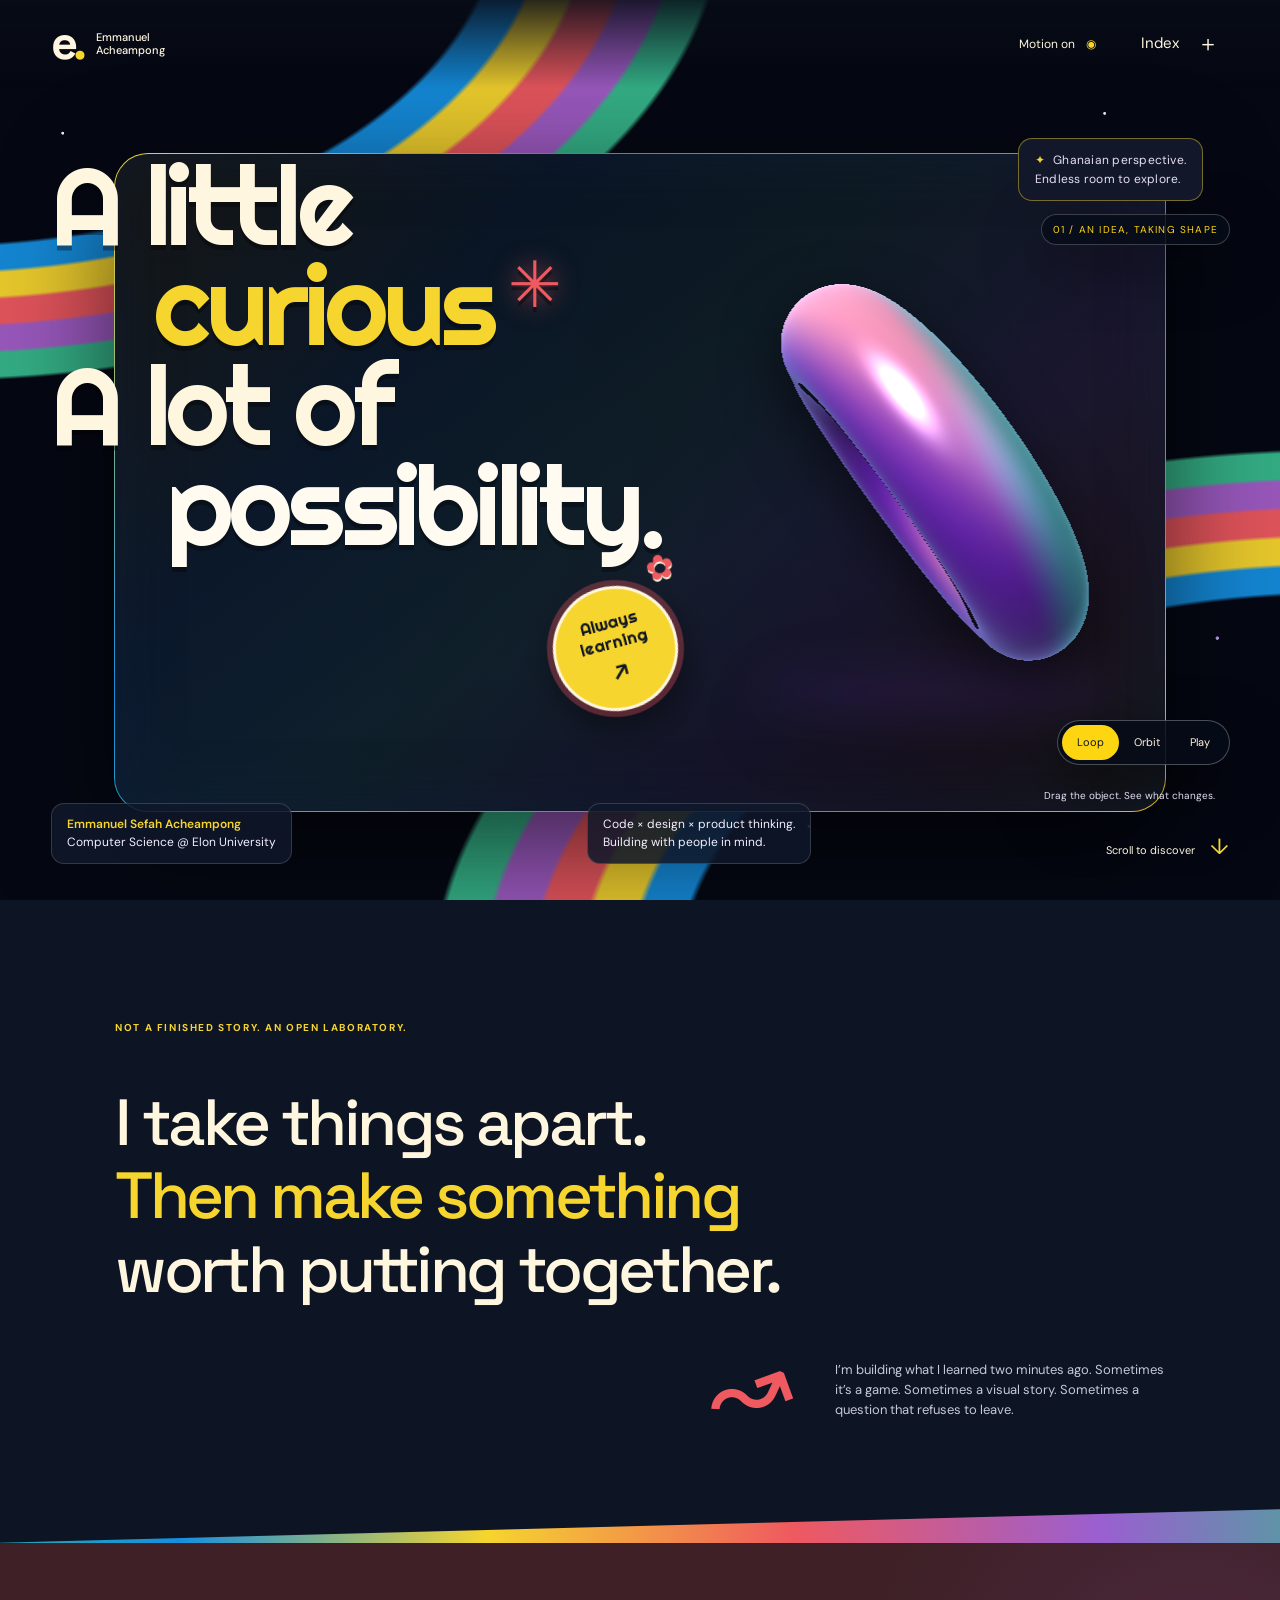
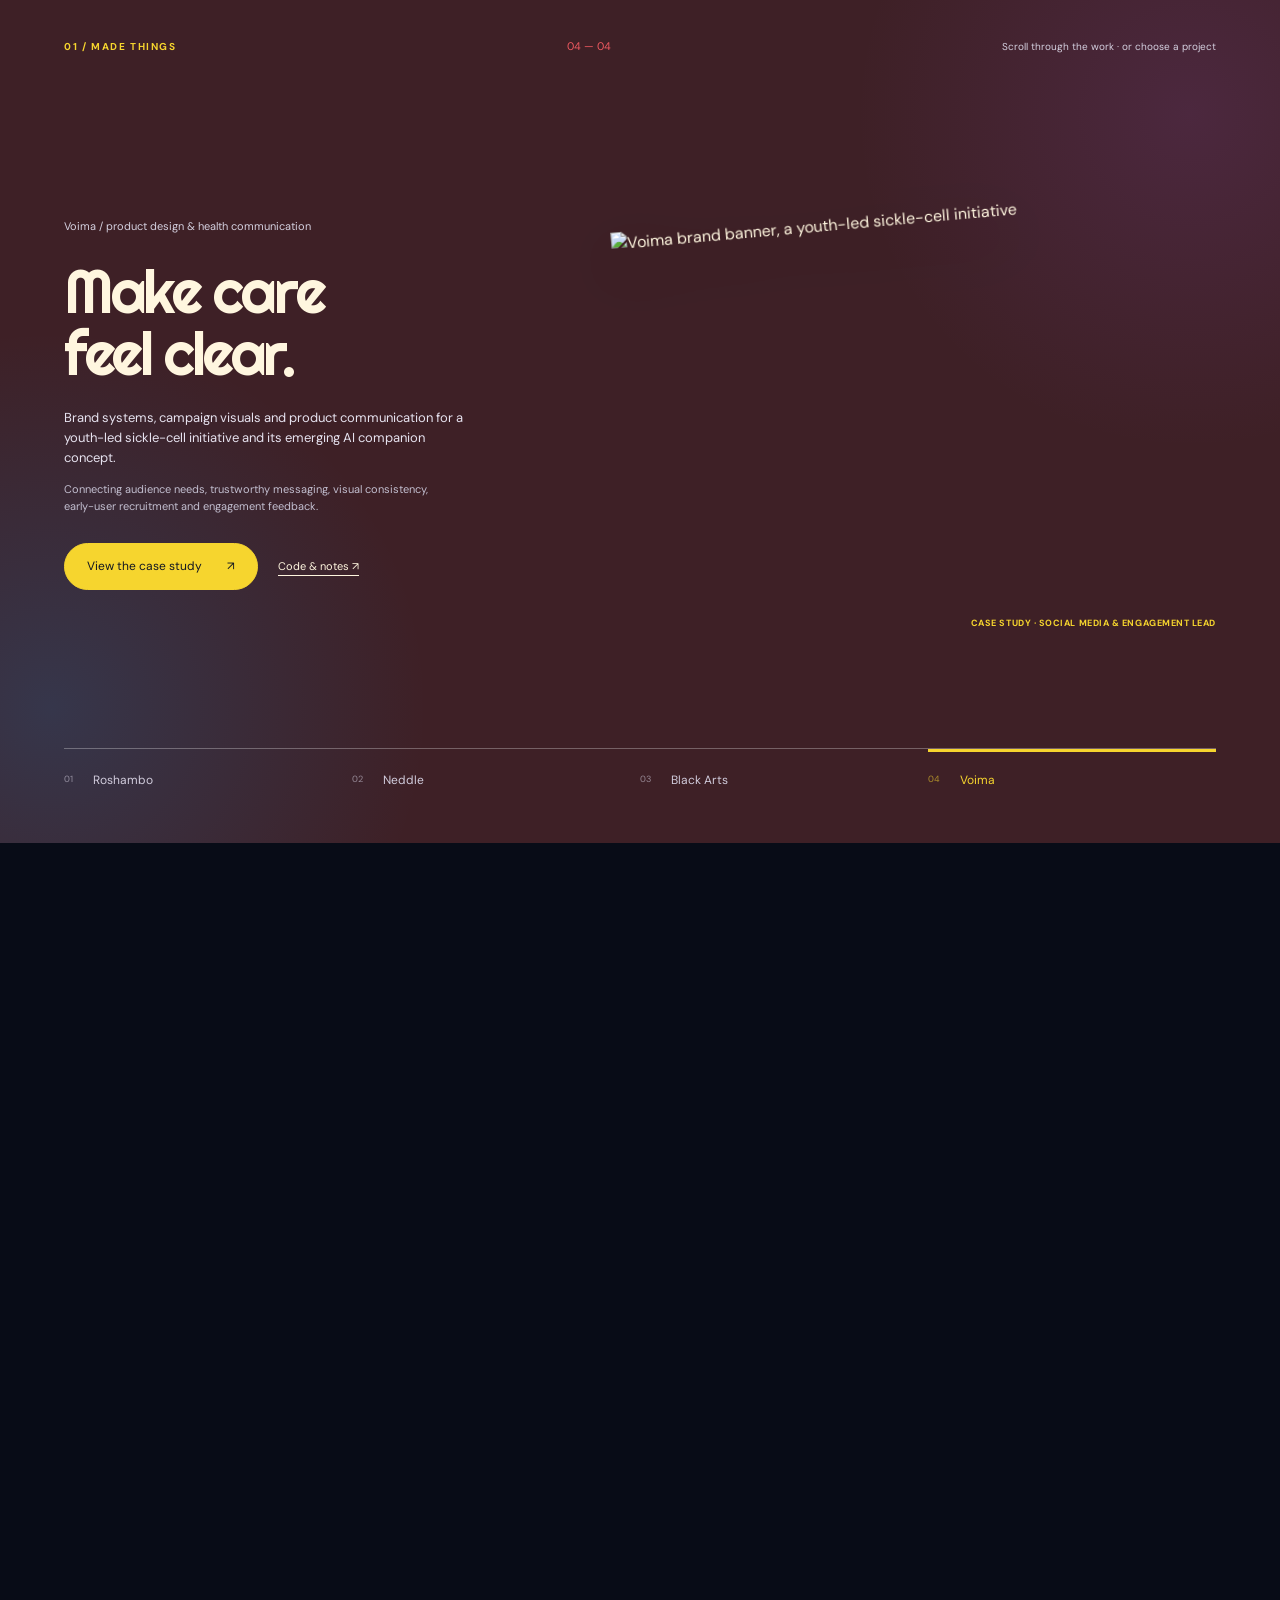
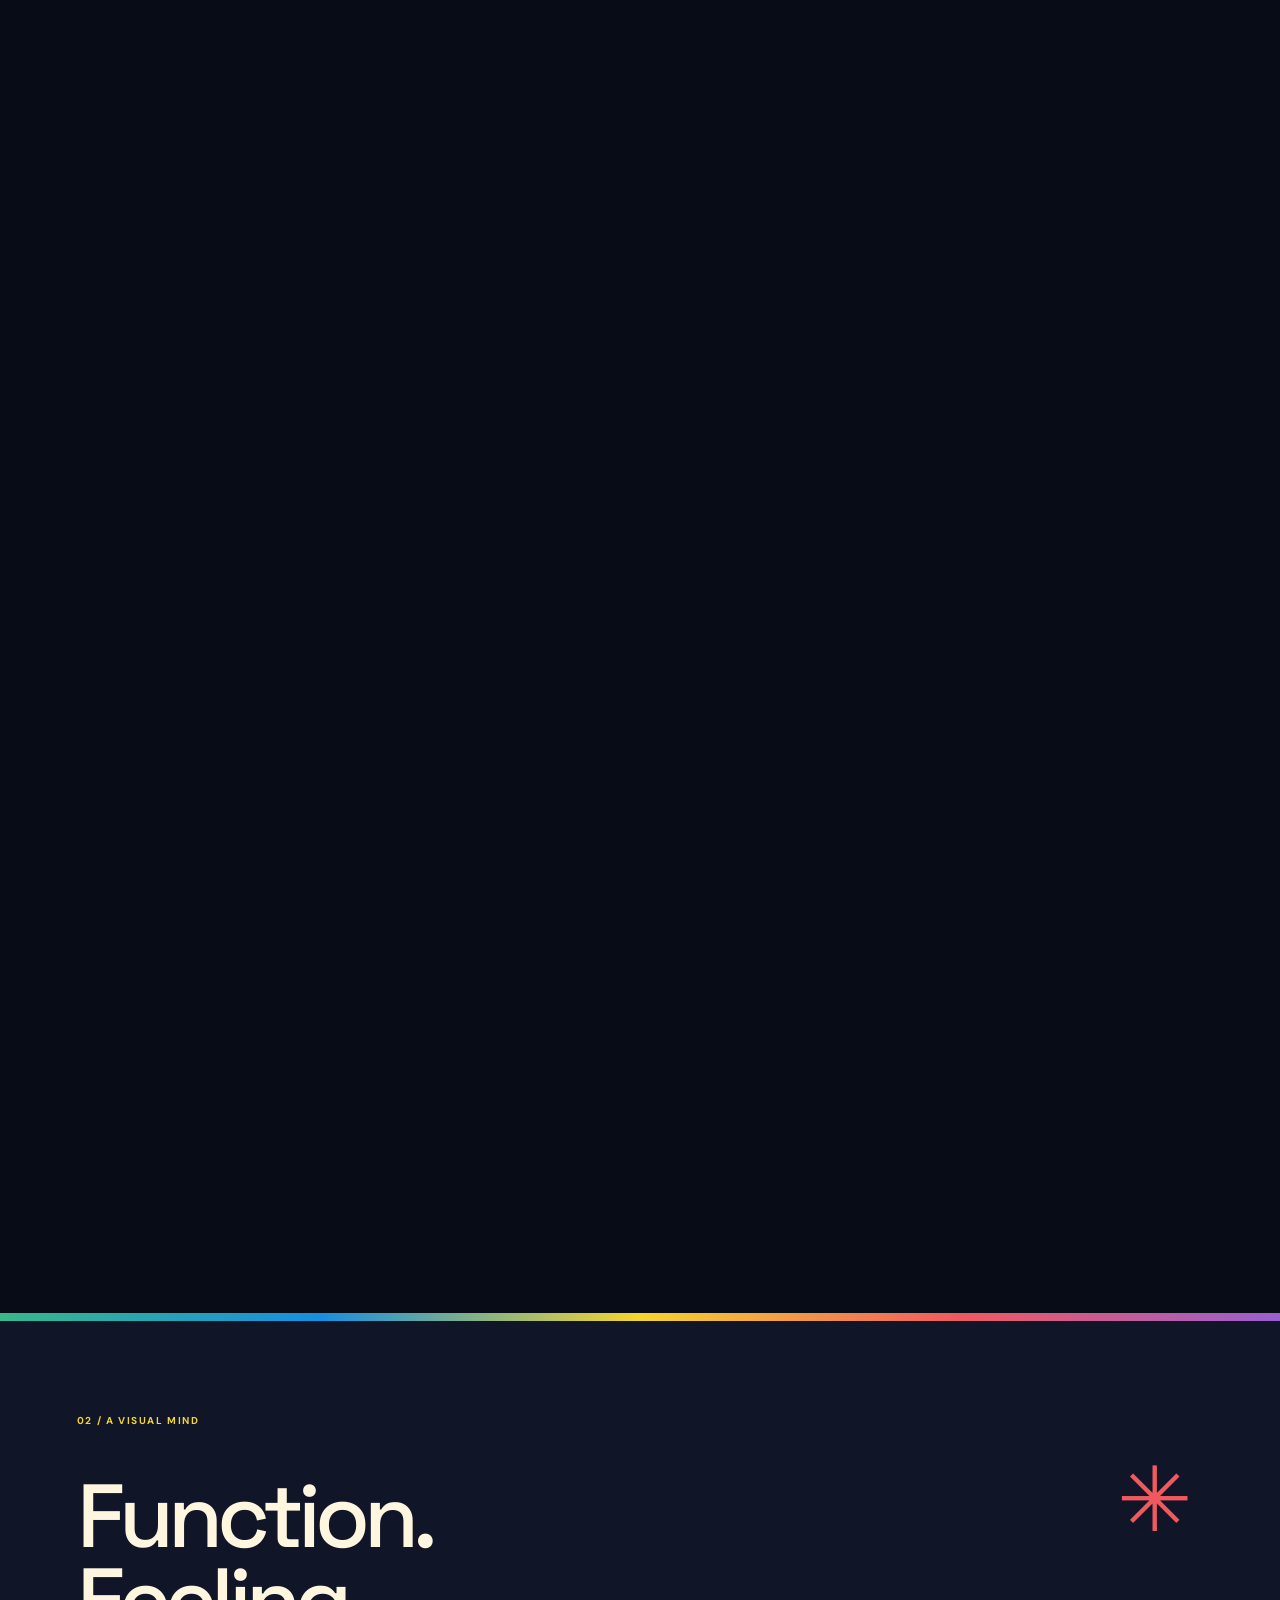
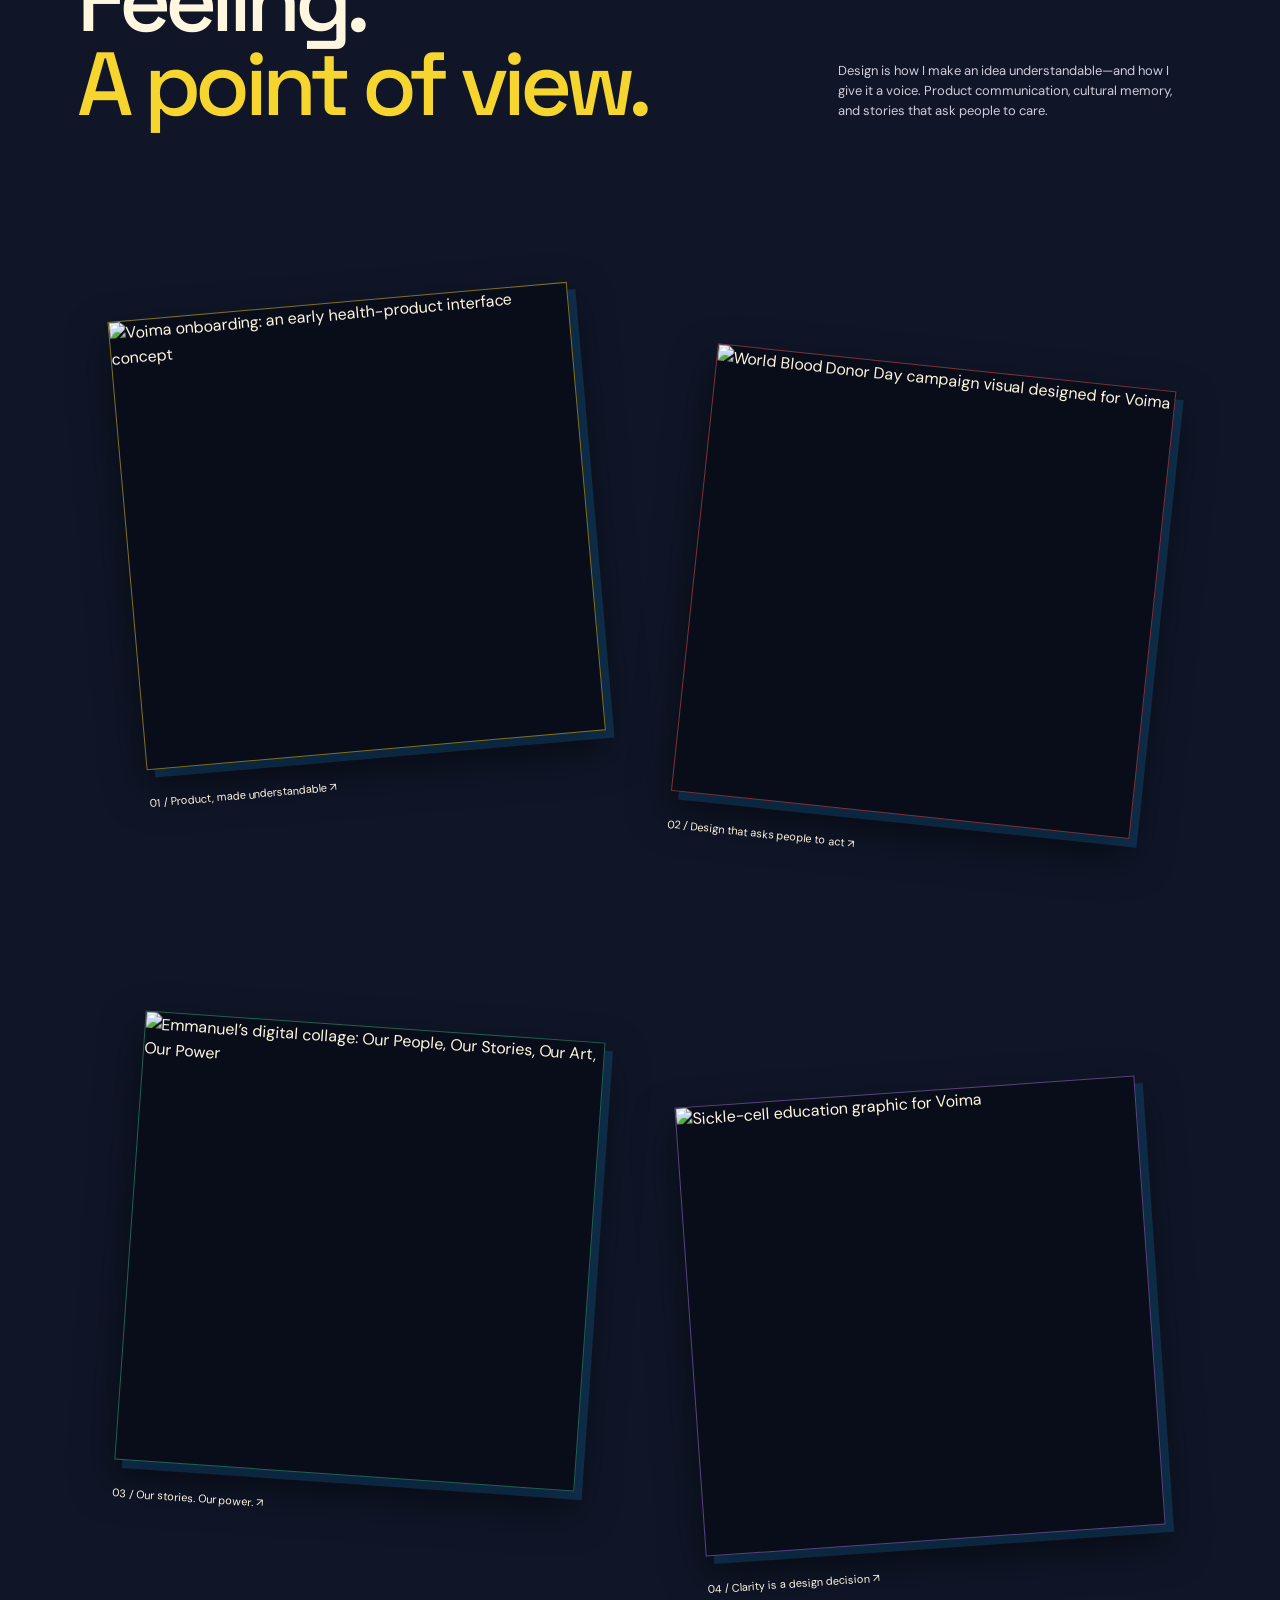
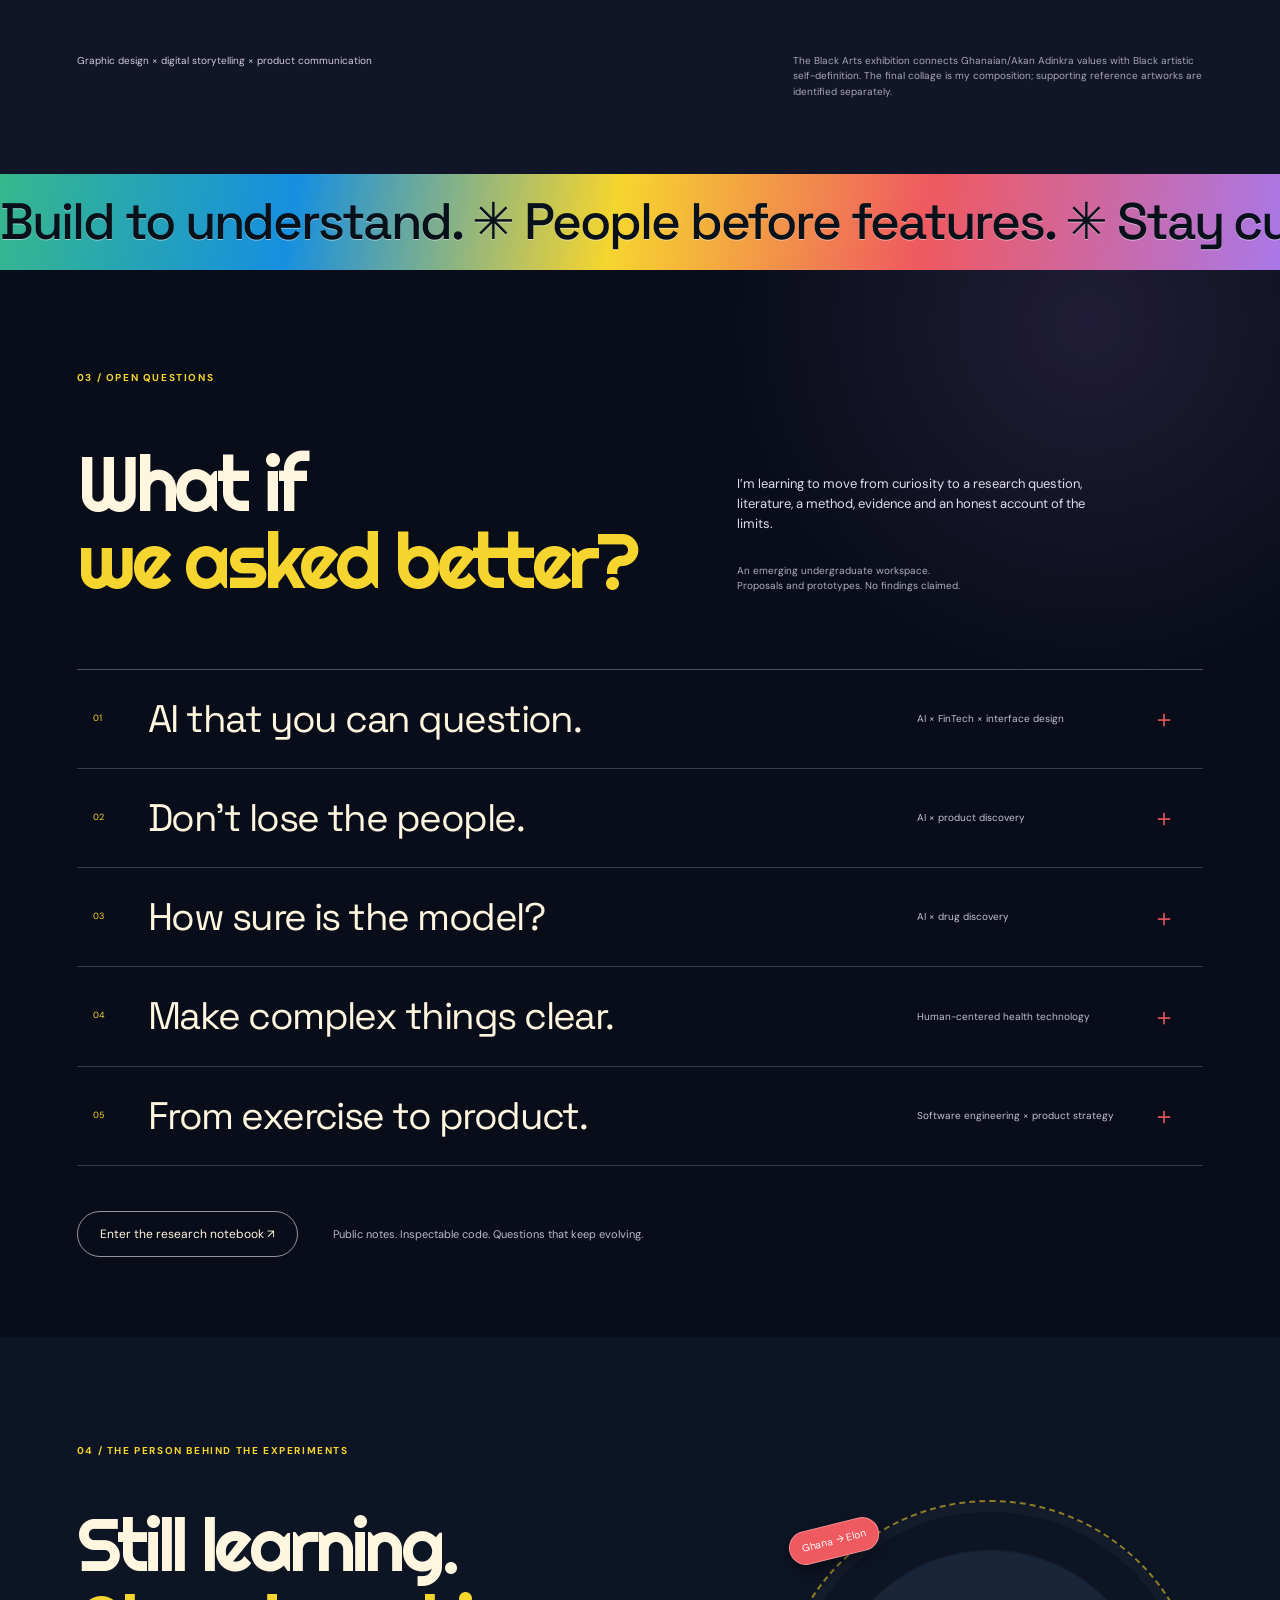
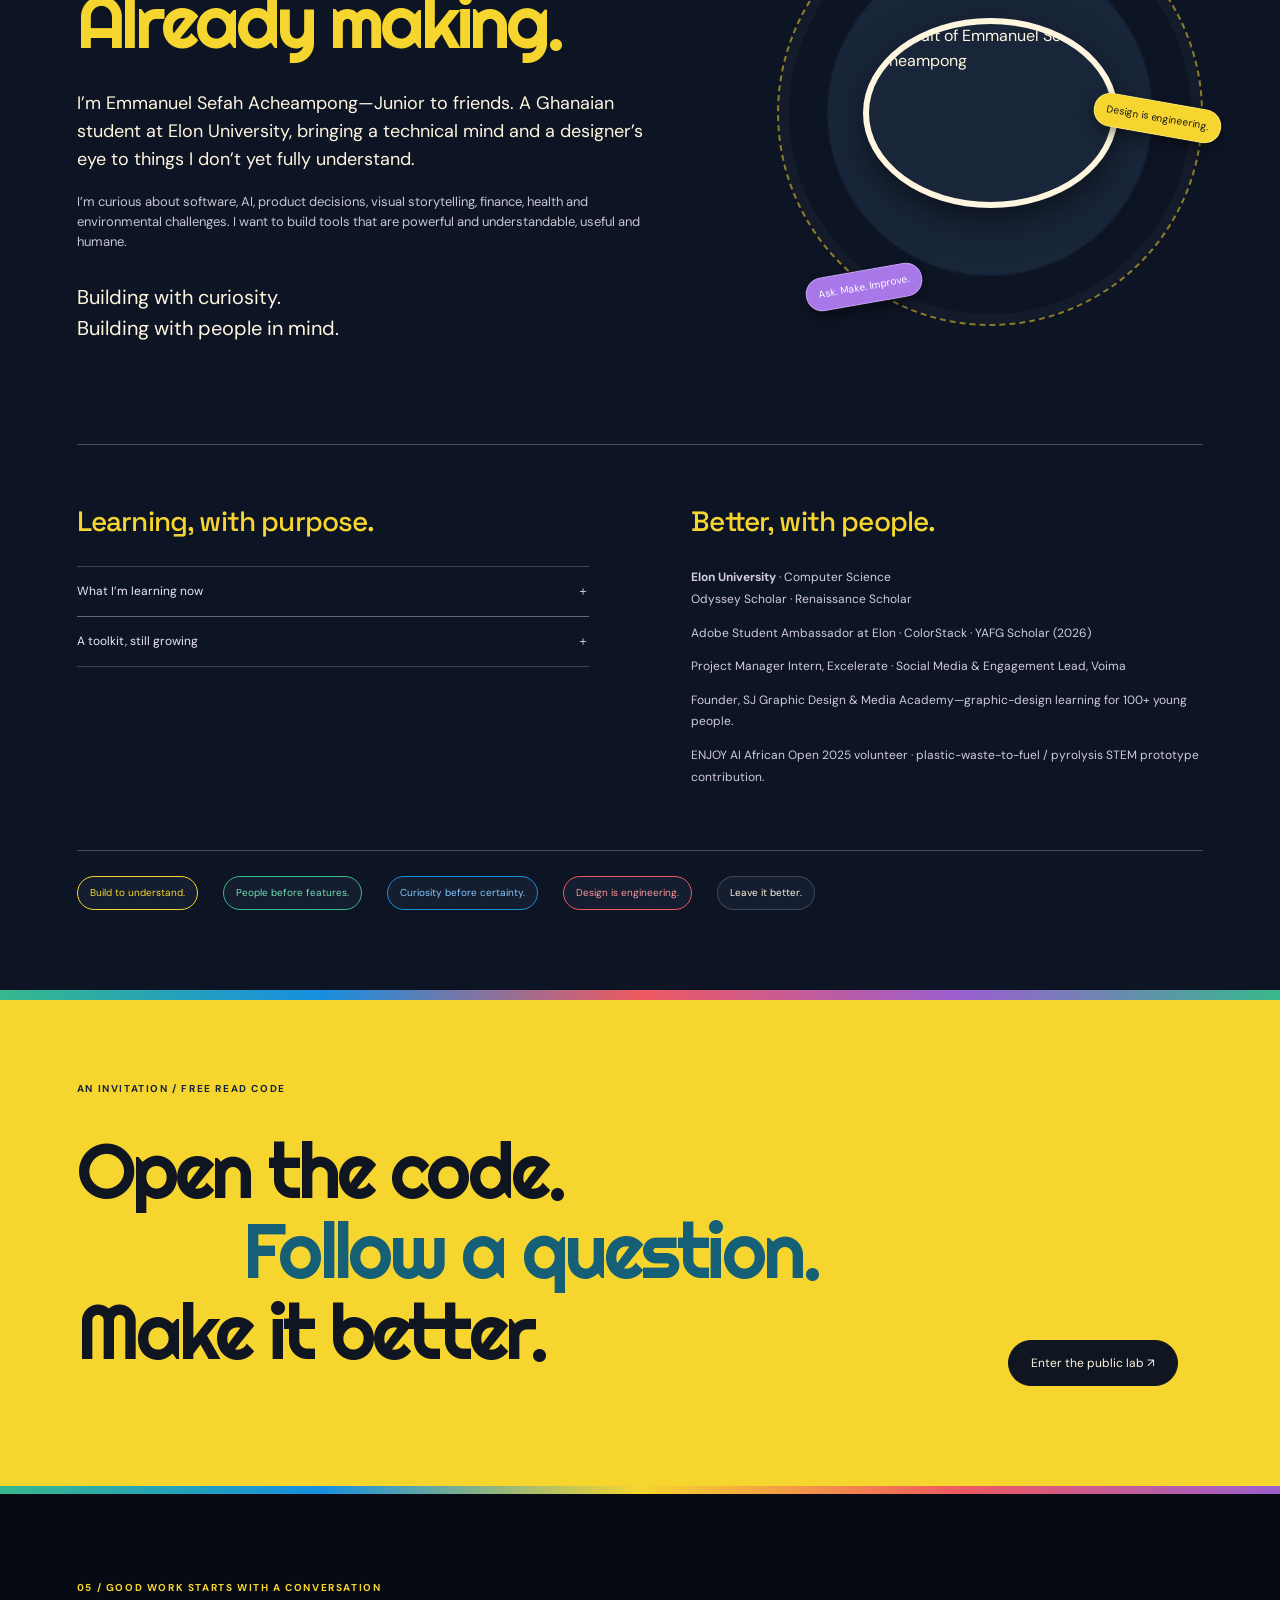
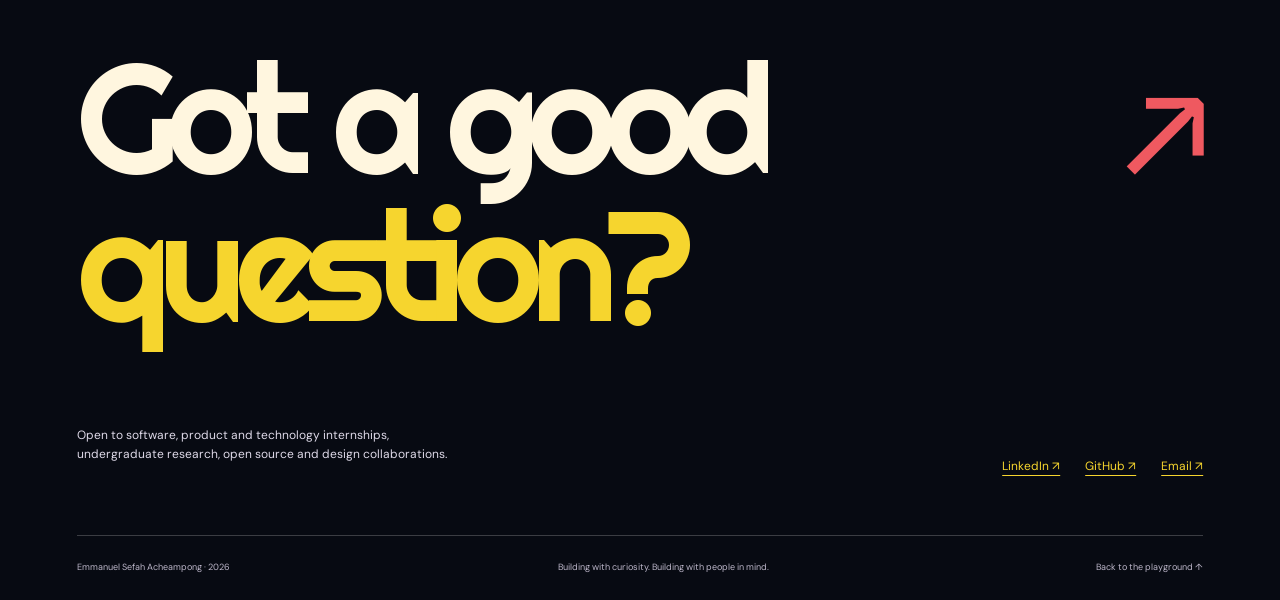
==== index.html @ b0d63a90 "Refresh festival portfolio styling" ====
<!doctype html>
<html lang="en"><head><meta charset="utf-8"><meta name="viewport" content="width=device-width,initial-scale=1"><meta name="theme-color" content="#ece9f7"><meta name="description" content="Emmanuel Sefah Acheampong: Computer Science student, design enthusiast, and curious builder. Explore playable games, visual stories and human-centered research."><title>Emmanuel — a curiosity playground</title><link rel="preconnect" href="https://fonts.googleapis.com"><link rel="preconnect" href="https://fonts.gstatic.com" crossorigin><link href="https://fonts.googleapis.com/css2?family=DM+Sans:wght@400;500;600;700&family=Righteous&family=Space+Grotesk:wght@400;500;600;700&display=swap" rel="stylesheet"><link rel="stylesheet" href="assets/portfolio/style.css?v=20261008-2"></head>
<body>
<a class="skip" href="#main">Skip to content</a><div class="cursor" aria-hidden="true"><span>Explore</span></div>
<header><a class="identity" href="#top" aria-label="Emmanuel, back to top">e<span class="identity-dot">.</span><span class="identity-name">Emmanuel<br>Acheampong</span></a><div class="header-right"><button class="motion-toggle" id="motion" type="button" aria-pressed="true">Motion on <span>◉</span></button><button class="menu-toggle" id="menu-button" aria-expanded="false" aria-controls="menu">Index <span>＋</span></button></div></header>
<div id="menu" class="menu-overlay" hidden><nav aria-label="Portfolio index"><a href="#work"><small>01</small> Made things <span>↗</span></a><a href="#design"><small>02</small> Visual mind <span>↗</span></a><a href="#lab"><small>03</small> Open questions <span>↗</span></a><a href="#about"><small>04</small> The person <span>↗</span></a><a href="#contact"><small>05</small> Say hello <span>↗</span></a><a class="menu-github" href="https://github.com/emmanuelacheampong0">Or open the source on GitHub ↗</a></nav></div>
<main id="main"><section class="hero" id="top" aria-labelledby="hero-title"><div class="hero-note">Ghanaian perspective.<br>Endless room to explore.</div><h1 id="hero-title"><span>A little</span><span class="curious">curious<span class="asterisk" aria-hidden="true">✳</span></span><span>A lot of</span><span class="possibility">possibility.</span></h1><div class="sculpture"><canvas id="sculpture" role="img" aria-label="A glossy, interactive 3D curiosity sculpture. Drag to rotate or use the shape controls."></canvas><div class="fallback-orb" aria-hidden="true"></div><span class="sculpture-caption">01 / an idea, taking shape</span><div class="shape-controls" role="group" aria-label="Change sculpture shape"><button type="button" data-shape="0" aria-pressed="true">Loop</button><button type="button" data-shape="1" aria-pressed="false">Orbit</button><button type="button" data-shape="2" aria-pressed="false">Play</button></div><p class="drag-hint">Drag the object. See what changes.</p></div><button type="button" class="sticker" id="spark" aria-label="Try another sculpture shape">Always<br>learning<span>↗</span></button><div class="hero-bottom"><p><strong>Emmanuel Sefah Acheampong</strong><br>Computer Science @ Elon University</p><p class="hero-position">Code × design × product thinking.<br>Building with people in mind.</p><a class="scroll-link" href="#work">Scroll to discover <span>↓</span></a></div></section>
<section class="manifesto" aria-labelledby="manifesto-title"><div class="chapter-label">Not a finished story. An open laboratory.</div><h2 id="manifesto-title" data-reveal>I take things apart.<br><span>Then make something</span><br>worth putting together.</h2><div class="manifesto-aside"><span class="scribble" aria-hidden="true">↝</span><p>I’m building what I learned two minutes ago. Sometimes it’s a game. Sometimes a visual story. Sometimes a question that refuses to leave.</p></div></section>
<section id="work" class="work-scroll" aria-labelledby="work-title"><div class="stage"><div class="stage-top"><span class="chapter-label" id="work-title">01 / made things</span><span class="stage-number" aria-hidden="true">01 — 04</span><span class="stage-instruction">Scroll through the work · or choose a project</span></div><div class="stage-layout"><div class="project-story" aria-live="polite"><span class="project-category" id="project-category">Python foundations / browser playable</span><h2 id="project-title">Small game.<br>Big learning.</h2><p id="project-description">Roshambo turns a familiar ruleset into reusable functions, fair decisions, randomized computer behavior and a complete little game.</p><p class="project-learning" id="project-learning">Built to understand functions, loops, debugging and incremental testing.</p><div class="project-actions"><a class="pill primary" id="project-demo" href="games/roshambo/">Play Roshambo <span>↗</span></a><a class="source-link" id="project-source" href="https://github.com/emmanuelacheampong0/emmanuelacheampong0/tree/main/games/roshambo">Code & notes ↗</a></div></div><div class="project-art" id="project-art" data-cursor="Look closer"><div class="project-art-inner" id="project-preview"><div class="rps-preview" aria-label="Roshambo game preview"><span class="preview-label">ROSHAMBO / PLAY</span><div class="rps-discs"><span>R</span><span>P</span><span>S</span></div><span class="preview-caption">A familiar ruleset. A new way to learn.</span></div></div><span class="art-tag" id="art-tag">Playable · Python + browser edition</span></div></div><div class="project-picker" role="group" aria-label="Choose a featured project"><button type="button" data-project="0" aria-pressed="true"><small>01</small> Roshambo</button><button type="button" data-project="1" aria-pressed="false"><small>02</small> Neddle</button><button type="button" data-project="2" aria-pressed="false"><small>03</small> Black Arts</button><button type="button" data-project="3" aria-pressed="false"><small>04</small> Voima</button></div></div></section>
<section class="visuals" id="design" aria-labelledby="design-title"><div class="visual-intro"><span class="chapter-label">02 / a visual mind</span><h2 id="design-title" data-reveal>Function.<br>Feeling.<br><em>A point of view.</em></h2><p>Design is how I make an idea understandable—and how I give it a voice. Product communication, cultural memory, and stories that ask people to care.</p><span class="visual-star" aria-hidden="true">✳</span></div><div class="gallery"><a class="gallery-piece piece-one" href="projects/voima/" data-cursor="View story"><img src="https://raw.githubusercontent.com/emmanuelacheampong0/emmanuelacheampong0/main/assets/projects/voima-app.jpg" loading="lazy" alt="Voima onboarding: an early health-product interface concept"><span>01 / Product, made understandable ↗</span></a><a class="gallery-piece piece-two" href="projects/voima/" data-cursor="View story"><img src="https://raw.githubusercontent.com/emmanuelacheampong0/emmanuelacheampong0/main/assets/projects/voima-campaign.jpg" loading="lazy" alt="World Blood Donor Day campaign visual designed for Voima"><span>02 / Design that asks people to act ↗</span></a><a class="gallery-piece piece-three" href="projects/black-arts/" data-cursor="Explore"><img src="https://raw.githubusercontent.com/emmanuelacheampong0/emmanuelacheampong0/main/assets/projects/black-arts-collage.jpg" loading="lazy" alt="Emmanuel’s digital collage: Our People, Our Stories, Our Art, Our Power"><span>03 / Our stories. Our power. ↗</span></a><a class="gallery-piece piece-four" href="projects/voima/" data-cursor="View story"><img src="https://raw.githubusercontent.com/emmanuelacheampong0/emmanuelacheampong0/main/assets/projects/voima-health-info.jpg" loading="lazy" alt="Sickle-cell education graphic for Voima"><span>04 / Clarity is a design decision ↗</span></a></div><div class="design-footnote"><span>Graphic design × digital storytelling × product communication</span><p>The Black Arts exhibition connects Ghanaian/Akan Adinkra values with Black artistic self-definition. The final collage is my composition; supporting reference artworks are identified separately.</p></div></section>
<div class="ticker" aria-hidden="true"><div>Build to understand. ✳ People before features. ✳ Stay curious. ✳ Build to understand. ✳ People before features. ✳ Stay curious. ✳ </div></div>
<section class="lab" id="lab" aria-labelledby="lab-title"><div class="lab-intro"><span class="chapter-label">03 / open questions</span><h2 id="lab-title" data-reveal>What if<br><span>we asked better?</span></h2><div><p>I’m learning to move from curiosity to a research question, literature, a method, evidence and an honest account of the limits.</p><p class="lab-status">An emerging undergraduate workspace.<br>Proposals and prototypes. No findings claimed.</p></div></div><div class="research-list">
<details><summary><span>01</span><h3>AI that you can question.</h3><small>AI × FinTech × interface design</small><b>＋</b></summary><div class="research-content"><p class="research-question">Can evidence, uncertainty and reflection cues help students evaluate an AI budgeting suggestion?</p><dl><dt>Why it matters</dt><dd>Trust alone is not success. People should be able to inspect advice and retain judgment.</dd><dt>Current work</dt><dd>A literature-based proposal, fixed fictional scenarios and an interactive comparison of two interface approaches.</dd><dt>Status</dt><dd>Proposal + scripted prototype. No participants, live AI or study results.</dd><dt>Next step</dt><dd>Review task clarity and evaluation criteria before a supervised pilot.</dd><dt>Collaboration</dt><dd>HCI, responsible AI and student financial well-being.</dd></dl><div class="research-links"><a class="pill" href="research/prototype/">Try the prototype ↗</a><a href="https://github.com/emmanuelacheampong0/emmanuelacheampong0/blob/main/research/proposal.md">Read the full proposal ↗</a></div></div></details>
<details><summary><span>02</span><h3>Don’t lose the people.</h3><small>AI × product discovery</small><b>＋</b></summary><div class="research-content"><p class="research-question">How can AI synthesize user feedback without hiding minority perspectives or losing source context?</p><dl><dt>Why it matters</dt><dd>A persuasive summary can influence a roadmap even when its evidence is weak.</dd><dt>Current work</dt><dd>A source-linked feedback-synthesis direction with human review.</dd><dt>Status</dt><dd>Question development.</dd><dt>Next step</dt><dd>Create a synthetic feedback set; compare coverage, source fidelity and minority-need preservation.</dd><dt>Collaboration</dt><dd>Product discovery, NLP evaluation and user research.</dd></dl><a href="https://github.com/emmanuelacheampong0/emmanuelacheampong0/blob/main/research/ai-product-discovery.md">Read the direction ↗</a></div></details>
<details><summary><span>03</span><h3>How sure is the model?</h3><small>AI × drug discovery</small><b>＋</b></summary><div class="research-content"><p class="research-question">How do scaffold-aware splits and calibrated uncertainty change the evaluation of public bioactivity predictions?</p><dl><dt>Why it matters</dt><dd>Generalization and uncertainty deserve attention alongside prediction scores.</dd><dt>Current work</dt><dd>A sourced computational benchmark brief with baselines, metrics and limitations.</dd><dt>Status</dt><dd>Scoping / literature review. No trained models, biomedical experiments or results.</dd><dt>Next step</dt><dd>Select one public task and reproduce a modest baseline.</dd><dt>Collaboration</dt><dd>Cheminformatics, ML evaluation and undergraduate mentoring.</dd></dl><a href="https://github.com/emmanuelacheampong0/emmanuelacheampong0/blob/main/research/drug-discovery.md">Read the research brief ↗</a></div></details>
<details><summary><span>04</span><h3>Make complex things clear.</h3><small>Human-centered health technology</small><b>＋</b></summary><div class="research-content"><p class="research-question">What helps intelligent interfaces communicate complex or sensitive health information accessibly?</p><dl><dt>Why it matters</dt><dd>Understanding and trust matter when information affects well-being.</dd><dt>Current work</dt><dd>Reflecting on Voima’s health communication work and identifying interface questions.</dd><dt>Status</dt><dd>Exploring.</dd><dt>Next step</dt><dd>Map comprehension needs and review health-communication literature.</dd><dt>Collaboration</dt><dd>Health equity, accessibility and human-centered computing.</dd></dl><a href="projects/voima/">Explore the design context ↗</a></div></details>
<details><summary><span>05</span><h3>From exercise to product.</h3><small>Software engineering × product strategy</small><b>＋</b></summary><div class="research-content"><p class="research-question">What helps a small program become a maintainable product—and what evidence tells us it is worth building?</p><dl><dt>Why it matters</dt><dd>Correct functions, clear experiences and meaningful user needs belong together.</dd><dt>Current work</dt><dd>Modular games, edge-case tests, documentation and deployment; learning product discovery and prioritization.</dd><dt>Status</dt><dd>Building / learning foundations.</dd><dt>Next step</dt><dd>Document architecture choices and write a hypothesis-driven product brief.</dd><dt>Collaboration</dt><dd>Testing, developer experience, UX research and experimentation.</dd></dl><a href="https://github.com/emmanuelacheampong0/emmanuelacheampong0/tree/main/games">Inspect the game systems ↗</a></div></details>
</div><div class="lab-footer"><a class="pill" href="research/">Enter the research notebook ↗</a><p>Public notes. Inspectable code. Questions that keep evolving.</p></div></section>
<section id="about" class="about" aria-labelledby="about-title"><span class="chapter-label">04 / the person behind the experiments</span><div class="about-layout"><div><h2 id="about-title" data-reveal>Still learning.<br><em>Already making.</em></h2><p class="about-lede">I’m Emmanuel Sefah Acheampong—Junior to friends. A Ghanaian student at Elon University, bringing a technical mind and a designer’s eye to things I don’t yet fully understand.</p><p>I’m curious about software, AI, product decisions, visual storytelling, finance, health and environmental challenges. I want to build tools that are powerful and understandable, useful and humane.</p><p class="philosophy">Building with curiosity.<br>Building with people in mind.</p></div><div class="about-orbit"><img src="https://raw.githubusercontent.com/emmanuelacheampong0/emmanuelacheampong0/main/assets/projects/emmanuel-portrait.jpg" loading="lazy" alt="Portrait of Emmanuel Sefah Acheampong"><span class="orbit-note note-one">Ghana → Elon</span><span class="orbit-note note-two">Design is engineering.</span><span class="orbit-note note-three">Ask. Make. Improve.</span></div></div><div class="about-columns"><div><h3>Learning, with purpose.</h3><details><summary>What I’m learning now <span>＋</span></summary><ul><li><strong>Software engineering & Python</strong> — functions, strings, sequences, modularity, tests, debugging, documentation, deployment and maintenance.</li><li><strong>AI & machine learning</strong> — programming, math, data, model evaluation and human-centered foundations.</li><li><strong>Product management</strong> — discovery, user research, requirements, prioritization, experiments, metrics and strategy.</li><li><strong>Product design & UI/UX</strong> — accessible flows, information architecture, hierarchy, prototyping and usability.</li><li><strong>FinTech & research</strong> — understandable tools and the process from questions to methods, evidence and limitations.</li></ul></details><details><summary>A toolkit, still growing <span>＋</span></summary><p>Engineering: Python, HTML, JavaScript, Git, GitHub, tests.<br>Design: Adobe Creative Cloud, Figma, UI/UX, prototyping and visual storytelling.<br>Product: discovery, workflows and meaningful metrics.<br>Research: literature review, questions, methods and evaluation.<br>Development: VS Code, browser tools and documentation.</p><p>Tools I use or am learning through projects—not claims of expert-level proficiency.</p></details></div><div><h3>Better, with people.</h3><p><strong>Elon University</strong> · Computer Science<br>Odyssey Scholar · Renaissance Scholar</p><p>Adobe Student Ambassador at Elon · ColorStack · YAFG Scholar (2026)</p><p>Project Manager Intern, Excelerate · Social Media & Engagement Lead, Voima</p><p>Founder, SJ Graphic Design & Media Academy—graphic-design learning for 100+ young people.</p><p>ENJOY AI African Open 2025 volunteer · plastic-waste-to-fuel / pyrolysis STEM prototype contribution.</p></div></div><div class="principle-line"><span>Build to understand.</span><span>People before features.</span><span>Curiosity before certainty.</span><span>Design is engineering.</span><span>Leave it better.</span></div></section>
<section class="open-source"><span class="chapter-label">An invitation / Free Read Code</span><p>Open the code.<br><span>Follow a question.</span><br>Make it better.</p><a class="pill" href="https://github.com/emmanuelacheampong0">Enter the public lab ↗</a></section>
<footer id="contact"><span class="chapter-label">05 / good work starts with a conversation</span><a class="hello" href="mailto:emmanuelacheampong816@gmail.com" data-cursor="Say hello">Got a good<br><em>question?</em><span>↗</span></a><div class="contact-bottom"><p>Open to software, product and technology internships,<br>undergraduate research, open source and design collaborations.</p><div><a href="https://www.linkedin.com/in/emmanuel-acheampong0">LinkedIn ↗</a><a href="https://github.com/emmanuelacheampong0">GitHub ↗</a><a href="mailto:emmanuelacheampong816@gmail.com">Email ↗</a></div></div><div class="colophon"><span>Emmanuel Sefah Acheampong · <span id="year"></span></span><span>Building with curiosity. Building with people in mind.</span><a href="#top">Back to the playground ↑</a></div></footer>
</main><script src="assets/portfolio/app.js?v=20261007-1"></script><script src="assets/portfolio/sculpture.js?v=20261006-2"></script></body></html>
---- assets/portfolio/style.css ----
:root{--paper:#ece9f7;--ink:#16171d;--muted:#64616e;--acid:#dbff7a;--purple:#6f47da;--line:#c8c3d5;--display:'Space Grotesk',Arial,sans-serif;--body:'DM Sans',Arial,sans-serif}*{box-sizing:border-box}html{scroll-behavior:smooth;scroll-padding-top:90px}body{margin:0;background:var(--paper);color:var(--ink);font-family:var(--body);line-height:1.55}button,a{-webkit-tap-highlight-color:transparent}button{font:inherit;cursor:pointer}a{color:inherit;text-underline-offset:5px}button:focus-visible,a:focus-visible,summary:focus-visible{outline:3px solid #844aff;outline-offset:6px}[hidden]{display:none!important}.skip{position:fixed;top:-100px;left:20px;z-index:1000;background:#fff;padding:12px}.skip:focus{top:15px}header{position:fixed;inset:0 0 auto;z-index:40;display:flex;justify-content:space-between;align-items:center;padding:20px 4vw;transition:background .3s,backdrop-filter .3s}header.scrolled{background:#ece9f7e8;backdrop-filter:blur(15px);border-bottom:1px solid #16171d12}.identity{display:flex;align-items:center;font:700 47px/.8 var(--display);letter-spacing:-5px;text-decoration:none}.identity-dot{color:var(--purple);margin-right:14px}.identity-name{font:500 11px/1.2 var(--body);letter-spacing:0}.header-right{display:flex;align-items:center;gap:25px}.menu-toggle,.motion-toggle{border:0;background:none;font-size:12px;padding:10px}.menu-toggle{display:flex;gap:18px;align-items:center;font-size:15px}.menu-toggle span{font-size:22px}.motion-toggle span{margin-left:8px;color:var(--purple)}.menu-overlay{position:fixed;inset:0;background:#18171f;color:#f1edff;z-index:35;display:grid;place-items:center;padding:85px 7vw 30px}.menu-overlay nav{width:min(100%,1000px)}.menu-overlay nav>a{display:flex;align-items:center;gap:25px;border-bottom:1px solid #ffffff24;padding:8px 0;font:500 clamp(30px,6vw,70px)/1.3 var(--display);letter-spacing:-.05em;text-decoration:none}.menu-overlay nav>a small{font:12px var(--body);letter-spacing:0;color:#b8b0c7}.menu-overlay nav>a span{margin-left:auto;transition:transform .3s}.menu-overlay nav>a:hover span{transform:rotate(45deg);color:var(--acid)}.menu-overlay nav>a.menu-github{font:14px var(--body);letter-spacing:0;margin-top:20px;border:0}body.menu-open header{color:white;background:none}.cursor{position:fixed;width:16px;height:16px;border-radius:50%;background:var(--purple);pointer-events:none;z-index:100;left:0;top:0;opacity:0;display:grid;place-items:center;transition:width .25s,height .25s,background .25s;transform:translate(-50%,-50%)}.cursor span{display:none;font-size:11px;color:#18171f;white-space:nowrap}.cursor.big{width:90px;height:90px;background:var(--acid)}.cursor.big span{display:block}.chapter-label{text-transform:uppercase;font-size:10px;letter-spacing:.12em;font-weight:500}.hero{min-height:850px;height:100svh;max-height:1200px;position:relative;padding:155px 4vw 35px;overflow:hidden}.hero-note{position:absolute;top:138px;right:6vw;font-size:12px;z-index:3}.hero h1{margin:0;position:relative;z-index:2;font:500 clamp(68px,8.6vw,142px)/.91 var(--display);letter-spacing:-.075em;pointer-events:none}.hero h1>span{display:block;max-width:1050px}.hero .curious{padding-left:8vw}.hero .possibility{padding-left:9vw}.asterisk{display:inline-block;font-size:.58em;vertical-align:top;color:var(--purple);margin:0 0 0 15px;animation:starspin 22s linear infinite}.sculpture{position:absolute;width:59vw;height:68vh;max-height:720px;right:-2vw;top:19vh;z-index:1;touch-action:pan-y}.sculpture canvas{width:100%;height:100%;display:block;touch-action:pan-y;cursor:grab}.sculpture canvas.dragging{cursor:grabbing;touch-action:none}.sculpture::after{content:'';position:absolute;width:47%;height:8%;background:#52318d2e;filter:blur(22px);border-radius:50%;bottom:11%;left:28%;z-index:-1}.sculpture-caption{position:absolute;top:7%;right:10%;font-size:10px;text-transform:uppercase;letter-spacing:.12em}.shape-controls{position:absolute;bottom:3%;right:10%;display:flex;padding:4px;background:#ffffff8a;border:1px solid #b3aabf80;backdrop-filter:blur(10px);border-radius:50px;z-index:5}.shape-controls button{padding:9px 15px;border:0;border-radius:30px;background:none;font-size:11px}.shape-controls button[aria-pressed=true]{background:var(--ink);color:#fff}.drag-hint{position:absolute;right:12%;bottom:-5%;font-size:10px;color:var(--muted)}.fallback-orb{display:none;position:absolute;inset:20% 25%;border-radius:42% 58% 68% 32%;background:radial-gradient(circle at 33% 27%,#fff,#ceb3f1 23%,#7037b0 50%,#5220bb 68%,#2bbfc8);box-shadow:inset -22px -20px 20px #30165599;transform:rotate(-25deg);animation:float 7s ease-in-out infinite}.no-webgl .fallback-orb{display:block}.no-webgl canvas{visibility:hidden}.sticker{position:absolute;right:47%;bottom:21%;z-index:4;background:var(--acid);color:var(--ink);border:0;border-radius:50%;height:125px;width:125px;font:500 17px/1.2 var(--display);transform:rotate(-15deg);box-shadow:0 12px 35px #49336112;transition:transform .3s}.sticker span{display:block;font-size:27px}.sticker:hover{transform:rotate(10deg) scale(1.06)}.hero-bottom{position:absolute;bottom:36px;left:4vw;right:4vw;display:flex;justify-content:space-between;align-items:end;gap:20px;z-index:3}.hero-bottom p{font-size:12px;margin:0}.hero-bottom strong{font-weight:600}.scroll-link{font-size:11px;text-decoration:none}.scroll-link span{display:inline-block;font-size:22px;margin-left:12px;animation:nudge 2s ease-in-out infinite}.manifesto{padding:120px 9vw 110px;background:#f9f8fc;position:relative}.manifesto h2{font:500 clamp(34px,5.1vw,78px)/1.13 var(--display);letter-spacing:-.055em;margin:50px 0 40px}.manifesto h2 span{color:var(--purple)}.manifesto-aside{display:flex;justify-content:end;align-items:center;gap:45px}.manifesto-aside p{max-width:330px;font-size:13px;color:var(--muted)}.scribble{font:100px/.7 var(--display);transform:rotate(-20deg);color:var(--purple)}[data-reveal]{opacity:.2;transform:translateY(35px);transition:opacity .9s,transform .9s}[data-reveal].seen{opacity:1;transform:none}.work-scroll{height:330vh;background:#171720;color:#f9f7ff;position:relative}.stage{position:sticky;top:0;min-height:100svh;padding:95px 5vw 35px;display:flex;flex-direction:column;justify-content:space-between;overflow:hidden;background:#171720;transition:background .65s}.stage-top{display:flex;justify-content:space-between;align-items:center;gap:20px}.stage-instruction{font-size:10px;color:#c7c4d0}.stage-number{font-size:11px}.stage-layout{display:grid;grid-template-columns:.9fr 1.1fr;gap:4vw;align-items:center;margin:36px 0}.project-category{font-size:11px;color:#cbc5dd}.project-story h2{font:500 clamp(37px,4.7vw,75px)/1.03 var(--display);letter-spacing:-.055em;margin:23px 0;max-width:540px}.project-story p{font-size:13px;max-width:400px;color:#e3ddec}.project-story p.project-learning{font-size:11px;color:#beb4cd;max-width:390px}.project-actions{display:flex;gap:20px;align-items:center;margin-top:28px;flex-wrap:wrap}.pill{display:inline-flex;align-items:center;justify-content:space-between;gap:25px;border:1px solid currentColor;border-radius:50px;padding:13px 22px;font-size:12px;text-decoration:none;transition:transform .25s,background .25s,color .25s}.pill:hover{transform:translateY(-4px);background:var(--acid);color:#15141c;border-color:var(--acid)}.pill.primary{background:var(--acid);color:#15141c;border-color:var(--acid)}.source-link{font-size:11px}.project-art{height:min(46vh,500px);position:relative;perspective:1100px;display:grid;place-items:center}.project-art-inner{width:95%;height:94%;position:relative;transform:rotate(-5deg);transition:transform .6s,opacity .35s;filter:drop-shadow(0 25px 28px #0003)}.project-art-inner.changed{animation:projectenter .65s cubic-bezier(.2,.8,.2,1)}.project-art img{height:100%;width:100%;object-fit:contain}.art-tag{position:absolute;bottom:-22px;right:0;font-size:9px;letter-spacing:.06em;text-transform:uppercase;color:#c6bed6}.project-picker{display:grid;grid-template-columns:repeat(4,1fr);border-top:1px solid #ffffff3d}.project-picker button{background:none;color:#c1bacb;border:0;border-top:3px solid transparent;padding:19px 0;text-align:left;display:flex;gap:20px;align-items:center;font-size:12px}.project-picker button small{font-size:9px;opacity:.6}.project-picker button[aria-pressed=true]{border-color:var(--acid);color:var(--acid)}.rps-preview,.word-preview{height:100%;width:100%;background:#7359cb;border-radius:24px;padding:30px;color:white;position:relative;display:flex;flex-direction:column;justify-content:space-between;overflow:hidden}.rps-preview::before{content:'';position:absolute;width:380px;height:380px;border:1px solid #ffffff28;border-radius:50%;top:-170px;right:-80px}.preview-label{font-size:11px;letter-spacing:.1em}.preview-caption{font-size:12px}.rps-discs{display:flex;justify-content:center;align-items:center;gap:10px;position:relative}.rps-discs span{border-radius:50%;background:#ded2f9;color:#362360;width:100px;height:100px;display:grid;place-items:center;font:500 66px var(--display);box-shadow:0 9px 0 #39287255;animation:float 4s ease-in-out infinite}.rps-discs span:nth-child(2){background:var(--acid);animation-delay:-1.2s}.rps-discs span:nth-child(3){background:#fea9aa;animation-delay:-2.5s}.word-preview{background:#caee9d;color:#213525}.word-preview .word-title{font:500 clamp(35px,5vw,72px)/1 var(--display);letter-spacing:-.07em}.word-row{display:flex;gap:8px}.word-row span{background:#316554;color:white;flex:1;text-align:center;font:500 40px var(--display);padding:13px 0;border-radius:8px;transform:rotate(-4deg)}.word-row span:nth-child(2n){background:#fafae7;color:#316554;transform:rotate(4deg)}.visuals{background:#ffe8de;padding:100px 6vw 75px;position:relative;overflow:hidden}.visual-intro{display:grid;grid-template-columns:1.15fr .65fr;column-gap:9vw;align-items:end;position:relative}.visual-intro .chapter-label{grid-column:1/-1}.visual-intro h2{font:500 clamp(52px,7vw,105px)/.94 var(--display);letter-spacing:-.065em;margin:45px 0}.visual-intro h2 em{font-style:normal;color:#ab423e}.visual-intro p{font-size:13px;max-width:350px;margin-bottom:50px}.visual-star{position:absolute;right:1%;top:5%;font-size:90px;color:#da705f;animation:starspin 30s linear infinite}.gallery{display:grid;grid-template-columns:repeat(2,1fr);gap:8vw 8vw;align-items:center;padding:65px 4vw 70px}.gallery-piece{text-decoration:none;display:block;transition:transform .5s}.gallery-piece img{width:100%;height:450px;object-fit:contain;background:#f9d8ca;display:block;box-shadow:0 18px 40px #7b3e351c;transition:transform .5s}.gallery-piece span{display:block;font-size:11px;margin-top:25px}.piece-one{transform:rotate(-5deg)}.piece-two{transform:rotate(6deg);margin-top:130px}.piece-three{transform:rotate(4deg)}.piece-four{transform:rotate(-4deg);margin-top:130px}.gallery-piece:hover{transform:rotate(0) translateY(-15px)}.gallery-piece:hover img{transform:scale(1.03)}.design-footnote{display:flex;justify-content:space-between;gap:40px;font-size:10px;color:#8d554c}.design-footnote p{max-width:410px;margin:0}.ticker{background:var(--acid);padding:22px 0;overflow:hidden;color:#16171d}.ticker div{width:max-content;white-space:nowrap;font:500 clamp(28px,4vw,55px)/1 var(--display);letter-spacing:-.04em;animation:marquee 24s linear infinite}.lab{background:#191820;color:#ece8f5;padding:100px 6vw 80px}.lab-intro{display:grid;grid-template-columns:1.15fr .85fr;gap:30px;align-items:end}.lab-intro>.chapter-label{grid-column:1/-1}.lab-intro h2{font:500 clamp(45px,6vw,90px)/1 var(--display);letter-spacing:-.055em;margin:30px 0 70px}.lab-intro h2 span{color:#bdadf1}.lab-intro>div{font-size:13px;max-width:380px;margin-bottom:65px}.lab-status{color:#a198b4;font-size:10px;margin-top:28px}.research-list{border-top:1px solid #ffffff2e}.research-list details{border-bottom:1px solid #ffffff2e}.research-list summary{display:grid;grid-template-columns:30px 1fr 210px 35px;gap:25px;align-items:center;padding:28px 0;list-style:none;cursor:pointer}.research-list summary::-webkit-details-marker{display:none}.research-list summary>span{font-size:9px;color:#a198b4}.research-list summary h3{font:400 clamp(21px,3vw,39px)/1.1 var(--display);letter-spacing:-.04em;margin:0}.research-list summary small{font-size:10px;color:#aaa0bb}.research-list summary b{font-weight:400;font-size:24px;color:#b6a1eb;transition:transform .3s}.research-list details[open] summary b{transform:rotate(45deg)}.research-content{padding:0 60px 40px;animation:projectenter .45s ease-out}.research-question{font:400 23px/1.4 var(--display);max-width:750px;color:#cfc1f1}.research-content dl{display:grid;grid-template-columns:135px 1fr;gap:15px 25px;font-size:12px;max-width:860px;margin:30px 0}.research-content dt{color:#a097b1}.research-content dd{margin:0}.research-content a{font-size:12px}.research-links{display:flex;gap:25px;align-items:center;flex-wrap:wrap}.lab-footer{display:flex;align-items:center;gap:35px;margin-top:45px}.lab-footer p{font-size:11px;color:#aaa0bb}.about{padding:100px 6vw 80px;background:#f6f4eb}.about-layout{display:grid;grid-template-columns:1.1fr .8fr;gap:9vw;align-items:center}.about h2{font:500 clamp(42px,5.7vw,82px)/1.05 var(--display);letter-spacing:-.06em;margin:45px 0 30px}.about h2 em{font-style:normal;color:#7569a4}.about-layout p{max-width:600px;font-size:13px;color:#6b6573}.about-layout .about-lede{font-size:18px;color:var(--ink)}.about-layout .philosophy{font-size:20px;color:var(--ink);margin-top:30px}.about-orbit{position:relative;padding:65px 15px;border:1px dashed #bdb4ca;border-radius:50%;aspect-ratio:1;display:grid;place-items:center}.about-orbit img{height:65%;width:65%;object-fit:cover;border-radius:50%;filter:grayscale(1);transition:filter .5s}.about-orbit:hover img{filter:none}.orbit-note{position:absolute;font-size:10px;padding:8px 12px;border-radius:30px;background:#e4dcf0;white-space:nowrap}.note-one{top:5%;left:2%;transform:rotate(-14deg)}.note-two{right:-5%;top:47%;transform:rotate(10deg);background:var(--acid)}.note-three{bottom:5%;left:6%;transform:rotate(-10deg)}.about-columns{display:grid;grid-template-columns:1fr 1fr;gap:8vw;margin-top:80px;border-top:1px solid #c5bfcc;padding-top:30px;font-size:12px}.about-columns h3{font:500 28px var(--display);letter-spacing:-.03em}.about-columns details{border-block:1px solid #d3ced7;margin-top:-1px}.about-columns summary{padding:15px 0;cursor:pointer;list-style:none;display:flex;justify-content:space-between}.about-columns ul{padding-left:18px}.about-columns li{margin-bottom:15px}.about-columns p{line-height:1.8}.principle-line{display:flex;gap:25px;flex-wrap:wrap;font-size:10px;border-top:1px solid #c5bfcc;padding-top:25px;margin-top:50px}.open-source{padding:85px 6vw;background:#d6cdee;position:relative}.open-source p{font:500 clamp(42px,6vw,85px)/1.05 var(--display);letter-spacing:-.05em;margin:30px 0}.open-source p span{padding-left:13vw;color:#68518e}.open-source .pill{position:absolute;right:8vw;bottom:100px}footer{padding:80px 6vw 25px;background:#191820;color:#f4f0fa}.hello{position:relative;display:block;font:500 clamp(70px,12vw,185px)/.96 var(--display);letter-spacing:-.075em;text-decoration:none;margin:45px 0 75px}.hello em{font-style:normal;color:#cbb3ff;transition:color .3s}.hello:hover em{color:var(--acid)}.hello>span{position:absolute;right:0;top:0;font-weight:400;color:var(--acid);transition:transform .4s}.hello:hover>span{transform:translate(10px,-10px)}.contact-bottom{display:flex;justify-content:space-between;gap:30px;align-items:end;font-size:12px}.contact-bottom>div{display:flex;gap:25px}.colophon{border-top:1px solid #ffffff25;padding-top:25px;margin-top:60px;font-size:9px;color:#b8acc7;display:flex;justify-content:space-between;gap:25px}.colophon a{text-decoration:none}.motion-off *, .motion-off *::before,.motion-off *::after{animation:none!important;transition:none!important;scroll-behavior:auto!important}.motion-off [data-reveal]{opacity:1;transform:none}
@keyframes starspin{to{transform:rotate(360deg)}}@keyframes float{0%,100%{transform:translateY(0)}50%{transform:translateY(-14px)}}@keyframes nudge{50%{transform:translateY(6px)}}@keyframes marquee{to{transform:translateX(-50%)}}@keyframes projectenter{from{opacity:0;transform:translateY(25px) rotate(-3deg)}to{opacity:1}}
@media(min-width:1700px){.hero h1{font-size:155px}.hero{padding-top:180px}.hero-bottom{bottom:50px}}
@media(max-width:950px){.hero{min-height:800px}.hero h1{font-size:clamp(74px,10.2vw,105px)}.sculpture{width:68vw;right:-8vw;top:28vh;height:58vh}.sticker{right:50%;bottom:22%;width:100px;height:100px;font-size:14px}.hero-position{display:none}.gallery-piece img{height:340px}.research-list summary{grid-template-columns:20px 1fr 160px 25px;gap:15px}.stage-layout{gap:20px}.rps-discs span{width:70px;height:70px;font-size:45px}.project-picker button{gap:8px}.open-source .pill{position:static}.about-orbit{padding:25px}}
@media(max-width:650px){header{padding:17px 5vw}.header-right{gap:6px}.identity-name{font-size:9px}.identity{font-size:39px}.motion-toggle{font-size:10px}.menu-toggle{font-size:12px;gap:8px}.hero{height:105svh;min-height:790px;padding:125px 5vw 20px;max-height:none}.hero-note{top:92px;right:5vw;font-size:9px}.hero h1{font-size:clamp(55px,14.8vw,95px);line-height:.97}.hero .curious{padding-left:4vw}.hero .possibility{padding-left:0}.asterisk{margin-left:5px}.sculpture{width:100vw;right:-2vw;top:38%;height:50%;max-height:430px}.sculpture-caption{top:5%;font-size:8px;right:8%}.shape-controls{right:6%;bottom:5%}.shape-controls button{padding:7px 12px}.drag-hint{right:8%;bottom:-1%;font-size:8px}.sticker{right:auto;left:8%;bottom:25%;width:89px;height:89px;font-size:12px}.sticker span{font-size:22px}.hero-bottom{bottom:28px;left:5vw;right:5vw}.hero-bottom p{font-size:10px}.scroll-link{font-size:9px}.manifesto{padding:75px 6vw}.manifesto h2{font-size:clamp(30px,7.7vw,48px);margin:35px 0}.manifesto-aside{gap:20px}.manifesto-aside p{max-width:260px;font-size:12px}.scribble{font-size:70px}.work-scroll{height:350vh}.stage{padding:85px 6vw 20px;min-height:100svh}.stage-instruction{display:none}.stage-layout{display:flex;flex-direction:column;gap:22px;margin:25px 0 28px;align-items:stretch}.project-category{font-size:9px}.project-story h2{font-size:37px;margin:12px 0}.project-story h2 br{display:none}.project-story p{font-size:11px;margin:10px 0}.project-story p.project-learning{font-size:9px}.project-actions{margin-top:15px;gap:18px}.pill{font-size:10px;padding:11px 17px}.source-link{font-size:9px}.project-art{height:230px;margin:0 8px}.project-art-inner{width:100%;height:95%}.art-tag{font-size:7px;bottom:-14px}.project-picker button{font-size:9px;padding:13px 0;gap:3px;display:block}.project-picker button small{display:block;margin-bottom:4px}.rps-preview,.word-preview{padding:20px;border-radius:14px}.rps-discs span{width:68px;height:68px;font-size:42px}.word-preview .word-title{font-size:43px}.word-row span{font-size:28px;padding:6px}.preview-label{font-size:9px}.preview-caption{font-size:9px}.visuals{padding:75px 6vw 50px}.visual-intro{display:block}.visual-intro h2{font-size:57px;margin:35px 0}.visual-intro p{max-width:310px;font-size:12px;margin:25px 0}.visual-star{right:2%;top:9%;font-size:65px}.gallery{padding:35px 2vw;gap:45px 5vw}.gallery-piece img{height:240px}.gallery-piece span{font-size:8px;margin-top:12px}.piece-two,.piece-four{margin-top:60px}.design-footnote{display:block;font-size:9px}.design-footnote p{margin-top:20px}.lab{padding:75px 6vw 60px}.lab-intro{display:block}.lab-intro h2{font-size:50px;margin:35px 0}.lab-intro>div{font-size:12px;margin-bottom:40px}.research-list summary{grid-template-columns:20px 1fr 20px;gap:10px;padding:25px 0}.research-list summary small{grid-column:2;grid-row:2;margin-top:-10px;font-size:8px}.research-list summary b{grid-column:3;grid-row:1/3}.research-list summary h3{font-size:26px}.research-content{padding:0 10px 30px}.research-question{font-size:19px}.research-content dl{grid-template-columns:1fr;gap:7px;font-size:11px}.research-content dt{margin-top:10px}.research-content a{font-size:10px}.lab-footer{display:block}.lab-footer p{margin-top:20px;font-size:10px}.about{padding:75px 6vw 50px}.about-layout{display:block}.about h2{font-size:50px}.about-layout .about-lede{font-size:16px}.about-orbit{width:75%;margin:55px auto 20px;padding:20px}.about-columns{grid-template-columns:1fr;gap:30px;margin-top:60px}.about-columns h3{font-size:25px}.principle-line{font-size:9px;gap:15px}.open-source{padding:70px 6vw}.open-source p{font-size:45px}.open-source p span{padding-left:0}footer{padding:70px 6vw 20px}.hello{font-size:clamp(66px,14vw,100px);margin:40px 0 50px}.hello>span{font-size:70px}.contact-bottom{display:block;font-size:11px}.contact-bottom>div{margin-top:28px}.colophon{display:block;line-height:2.5;margin-top:40px;font-size:8px}.colophon>*{display:block}.cursor{display:none}}
@media(prefers-reduced-motion:reduce){html{scroll-behavior:auto}*,*::before,*::after{animation:none!important;transition:none!important}[data-reveal]{opacity:1;transform:none}}
@media(pointer:coarse){.cursor{display:none}}
/* A responsive, interactive graphics fallback for devices without WebGL. */
.no-webgl .fallback-orb{cursor:grab;touch-action:pan-y;rotate:-25deg;transition:border-radius .6s,filter .6s;mask:radial-gradient(ellipse at center,transparent 0 23%,#000 25%);border-radius:50%}
.no-webgl[data-shape="1"] .fallback-orb{mask:radial-gradient(ellipse at center,transparent 0 39%,#000 41%);border-radius:35% 65% 35% 65%;filter:hue-rotate(35deg)}
.no-webgl[data-shape="2"] .fallback-orb{mask:none;border-radius:42% 58% 68% 32%;filter:hue-rotate(-20deg)}
.no-webgl .fallback-orb:active{cursor:grabbing}


/* Hacklanta-inspired festival pass art direction: playful, vivid, and original to Emmanuel. */
:root{
  --paper:#080c17;--ink:#fff6df;--muted:#c3c7d6;--acid:#f6d52e;--purple:#a978e8;--line:#ffffff2b;
  --display:'Space Grotesk',Arial,sans-serif;--body:'DM Sans',Arial,sans-serif;
  --night:#080c17;--navy:#10182b;--coral:#ef5960;--sky:#168fe0;--teal:#37b88c;--violet:#9a5fd0;
}
html{background:var(--night);scroll-padding-top:82px}
body{background:var(--night);color:var(--ink);background-image:radial-gradient(1px 1px at 8% 11%,#fff8 0 1px,transparent 1.6px),radial-gradient(1.5px 1.5px at 72% 21%,#f5d96b99 0 1px,transparent 1.8px),radial-gradient(1px 1px at 38% 77%,#cfc5ff99 0 1px,transparent 1.7px),radial-gradient(1px 1px at 92% 61%,#fff9 0 1px,transparent 1.7px);background-size:300px 240px,380px 290px,420px 330px,500px 400px}
a{color:inherit}button:focus-visible,a:focus-visible,summary:focus-visible{outline-color:var(--acid)}
header{color:var(--ink);background:linear-gradient(#080c17d9,#080c1700);padding-top:17px;padding-bottom:17px}
header.scrolled{background:#080c17ed;border-bottom:1px solid #ffffff24}
.identity{color:#fff6df}.identity-dot,.motion-toggle span{color:var(--acid)}
.menu-toggle:hover,.motion-toggle:hover{color:var(--acid)}
.menu-overlay{background:#080c17f7;color:var(--ink)}
.menu-overlay::before{content:"";position:absolute;inset:0 0 auto;height:7px;background:linear-gradient(90deg,var(--teal),var(--sky),var(--acid),var(--coral),var(--violet),var(--teal))}
.menu-overlay nav>a{border-color:#ffffff35}.menu-overlay nav>a small{color:var(--acid)}
.cursor{background:var(--acid)}.cursor span{color:#111624}.cursor.big{background:var(--acid)}
.chapter-label{color:var(--acid);font-weight:700;letter-spacing:.16em}
.hero{isolation:isolate;background:#050813;color:var(--ink);padding-top:155px}
.hero::before{content:"";position:absolute;z-index:0;inset:-5%;pointer-events:none;opacity:.93;background:
 radial-gradient(circle at 9% 18%,#fff 0 1px,transparent 1.8px),radial-gradient(circle at 25% 47%,#f7d75a 0 1.5px,transparent 2px),radial-gradient(circle at 83% 16%,#fff 0 1px,transparent 1.8px),radial-gradient(circle at 91% 69%,#c4a3ff 0 1.4px,transparent 2px),radial-gradient(circle at 62% 88%,#fff 0 1px,transparent 1.8px),
 radial-gradient(ellipse 105% 90% at 0% -5%,transparent 38%,#168fe0 38.4% 41%,#f6d52e 41.4% 44%,#ef5960 44.4% 47%,#a35dc7 47.4% 50%,#37b88c 50.4% 53%,transparent 53.4%),
 radial-gradient(ellipse 115% 96% at 100% 104%,transparent 41%,#168fe0 41.4% 44%,#f6d52e 44.4% 47%,#ef5960 47.4% 50%,#a35dc7 50.4% 53%,#37b88c 53.4% 56%,transparent 56.4%);
 animation:ribbonDrift 18s ease-in-out infinite alternate
}
.hero::after{content:"";position:absolute;z-index:0;top:17%;left:50%;transform:translateX(-50%);width:min(1050px,88vw);height:73%;border-radius:34px;background:linear-gradient(155deg,#080b13f2,#0b1020e8 60%,#080c17f2) padding-box,linear-gradient(130deg,#f6d52e,#168fe0 28%,#37b88c 48%,#a35dc7 69%,#ef5960 85%,#f6d52e) border-box;border:1px solid transparent;box-shadow:0 35px 110px #0009, inset 0 0 60px #10203980;pointer-events:none}
.hero-note{color:#e5dff0;background:#12182a;border:1px solid #f6d52e70;padding:12px 16px;border-radius:14px;letter-spacing:.02em}
.hero-note::before{content:"✦";color:var(--acid);margin-right:8px}
.hero h1{font-family:'Righteous','Space Grotesk',sans-serif;font-weight:400;letter-spacing:-.045em;line-height:.91;color:#fff6df;text-shadow:0 5px 0 #0005}
.hero h1>span{max-width:900px}
.hero .curious{color:#f6d52e}
.hero .possibility{color:#fffbf1}
.asterisk{color:#ef5960;filter:drop-shadow(0 0 12px #ef596099)}
.sculpture{filter:saturate(1.18) drop-shadow(0 20px 28px #0008)}
.sculpture-caption{color:#f6d52e;background:#080c17c9;border:1px solid #ffffff35;border-radius:100px;padding:7px 11px}
.shape-controls{background:#080c17dc;border-color:#ffffff45}
.shape-controls button{color:#fff6df}
.shape-controls button[aria-pressed=true]{background:var(--acid);color:#101522}
.drag-hint{color:#e2dff0}
.fallback-orb{background:radial-gradient(circle at 32% 25%,#fffbd4,#ffcf4a 22%,#ee594f 39%,#a452cf 58%,#168fe0 76%,#37b88c 90%);box-shadow:inset -22px -20px 20px #07101e99,0 22px 55px #050813aa}
.sticker{background:var(--acid);color:#101522;border:3px solid #fff6df;box-shadow:0 0 0 6px #ef596055,0 15px 40px #0008;font-family:'Righteous','Space Grotesk',sans-serif}
.sticker::before{content:"✿";position:absolute;top:-24px;right:-18px;color:#ef5960;font:34px/1 Georgia,serif;text-shadow:0 2px #fff6df}
.sticker:hover{box-shadow:0 0 0 8px #ef596070,0 15px 40px #0008}
.hero-bottom{color:#f4f0ff}.hero-bottom p{background:#10182bd9;border:1px solid #ffffff28;border-radius:13px;padding:11px 15px}.hero-bottom strong{color:var(--acid)}
.scroll-link{color:#fff6df}.scroll-link span{color:var(--acid)}
.manifesto{background:#0d1424;color:var(--ink);overflow:hidden}
.manifesto::after{content:"";position:absolute;inset:auto -10% -33px;height:50px;background:linear-gradient(90deg,var(--teal),var(--sky),var(--acid),var(--coral),var(--violet),var(--teal));transform:rotate(-1.5deg);filter:blur(.3px)}
.manifesto h2{color:#fff6df}
.manifesto h2 span{color:var(--acid)}
.manifesto-aside p{color:#c5c9d7}
.scribble{color:var(--coral)}
.work-scroll,.stage{background:#080c17;color:var(--ink)}
.stage{background-image:radial-gradient(circle at 93% 19%,#a55bdc22,transparent 24%),radial-gradient(circle at 4% 85%,#168fe033,transparent 26%)}
.stage-top{color:#fff6df}.stage-number{color:var(--coral)}
.stage-instruction,.project-category{color:#d5d1e0}
.project-story h2{font-family:'Righteous','Space Grotesk',sans-serif;font-weight:400;color:#fff6df}
.project-story p{color:#e6e2ef}.project-story p.project-learning{color:#c3bfd0}
.pill{border-color:#ffffff90}
.pill:hover,.pill.primary{background:var(--acid);color:#121722;border-color:var(--acid)}
.project-art-inner{filter:drop-shadow(0 22px 34px #0008)}
.art-tag{color:var(--acid);font-weight:700}
.project-picker{border-color:#ffffff4a}
.project-picker button{color:#d1ccdc}
.project-picker button[aria-pressed=true]{border-color:var(--acid);color:var(--acid)}
.rps-preview,.word-preview{border:1px solid #ffffff46;box-shadow:0 0 0 6px #ffffff08,0 20px 55px #0008}
.rps-preview{background:linear-gradient(145deg,#132342,#202051 60%,#3a1e5f);border-radius:22px}
.rps-preview::before{border-color:#f6d52e55}
.word-preview{background:linear-gradient(145deg,#c8ec8f,#f6d52e);color:#172218;border-radius:22px}
.word-preview .word-title{font-family:'Righteous','Space Grotesk',sans-serif}
.word-row span{background:#155a58;color:white;box-shadow:0 5px 0 #0b2b35;transform:rotate(-4deg)}
.word-row span:nth-child(2n){background:#fff6df;color:#163f42;transform:rotate(4deg)}
.visuals{background:#101628;color:#fff6df}
.visuals::before{content:"";display:block;position:absolute;top:0;left:0;right:0;height:8px;background:linear-gradient(90deg,var(--teal),var(--sky),var(--acid),var(--coral),var(--violet))}
.visual-intro h2{color:#fff6df}.visual-intro h2 em{color:var(--acid)}
.visual-intro p{color:#d0ccda}.visual-star{color:var(--coral)}
.gallery-piece img{background:#090d19;border:1px solid #ffffff38;box-shadow:8px 8px 0 #168fe033,0 18px 40px #0008}
.gallery-piece span{color:#fff6df}
.piece-one img{border-color:#f6d52e80}.piece-two img{border-color:#ef596080}.piece-three img{border-color:#37b88c80}.piece-four img{border-color:#a978e880}
.design-footnote{color:#d3ccdc}.design-footnote p{color:#aaa5b6}
.ticker{background:linear-gradient(100deg,#37b88c 0%,#168fe0 23%,#f6d52e 48%,#ef5960 72%,#a978e8 100%);color:#08101a}
.ticker div{text-shadow:0 1px #ffffff77}
.lab{background:#090d19;color:#fff6df;background-image:radial-gradient(circle at 85% 5%,#a978e825,transparent 24%)}
.lab-intro h2{font-family:'Righteous','Space Grotesk',sans-serif;font-weight:400}
.lab-intro h2 span{color:var(--acid)}
.lab-intro>div{color:#e0ddeb}.lab-status{color:#b1adbd}
.research-list{border-color:#ffffff45}
.research-list details{border-color:#ffffff31;transition:background .25s}
.research-list details:hover,.research-list details[open]{background:#121a2b}
.research-list summary{padding-left:16px;padding-right:16px}
.research-list summary>span{color:var(--acid)}
.research-list summary small{color:#c5bfd1}
.research-list summary b{color:var(--coral)}
.research-content{color:#e5e0ec}
.research-question{color:#f6d52e}
.research-content dt{color:#b2aec1}
.research-links .pill{color:var(--ink)}
.lab-footer p{color:#bdb7ca}
.about{background:#0d1424;color:#fff6df}
.about-layout p{color:#c8c5d1}.about-layout .about-lede,.about-layout .philosophy{color:#fff6df}
.about h2{font-family:'Righteous','Space Grotesk',sans-serif;font-weight:400}
.about h2 em{color:var(--acid)}
.about-orbit{border:2px dashed #f6d52e8c;background:radial-gradient(circle at center,#19263a 0 54%,transparent 55%);box-shadow:inset 0 0 0 10px #ffffff08}
.about-orbit img{filter:none;border:6px solid #fff6df;box-shadow:0 12px 35px #0008}
.about-orbit:hover img{filter:saturate(1.12)}
.orbit-note{background:#168fe0;color:white;border:1px solid #ffffff50;box-shadow:0 6px 16px #0006}
.note-one{background:#ef5960}.note-two{background:var(--acid);color:#121722}.note-three{background:#a978e8}
.about-columns{border-color:#ffffff3e;color:#ece8f4}
.about-columns h3{color:var(--acid)}
.about-columns details{border-color:#ffffff32}
.about-columns p{color:#d1ccda}
.principle-line{border-color:#ffffff3e}
.principle-line span{background:#141e30;border:1px solid #ffffff2d;border-radius:100px;padding:8px 12px;color:#fff6df}
.principle-line span:nth-child(5n+1){border-color:#f6d52e;color:#f6d52e}
.principle-line span:nth-child(5n+2){border-color:#37b88c;color:#72ddb3}
.principle-line span:nth-child(5n+3){border-color:#168fe0;color:#85c7ff}
.principle-line span:nth-child(5n+4){border-color:#ef5960;color:#ff969b}
.open-source{background:#f6d52e;color:#101522;overflow:hidden}
.open-source::before{content:"";position:absolute;inset:0 0 auto;height:10px;background:linear-gradient(90deg,var(--teal),var(--sky),var(--coral),var(--violet),var(--teal))}
.open-source p{font-family:'Righteous','Space Grotesk',sans-serif;font-weight:400}
.open-source p span{color:#155f77}
.open-source .pill{background:#101522;color:#fff6df;border-color:#101522}
.open-source .chapter-label{color:#17243c}
footer{background:#070a12;color:#fff6df;border-top:8px solid transparent;border-image:linear-gradient(90deg,var(--teal),var(--sky),var(--acid),var(--coral),var(--violet)) 1}
.hello{font-family:'Righteous','Space Grotesk',sans-serif;font-weight:400}
.hello em{color:var(--acid)}
.hello>span{color:var(--coral)}
.contact-bottom{color:#ded9e8}.contact-bottom a{color:#f6d52e}
.colophon{border-color:#ffffff35;color:#bdb7ca}
.motion-toggle span{color:var(--acid)}
@keyframes ribbonDrift{from{background-position:0 0,0 0,0 0,0 0,0 0,0 0,0 0}to{background-position:2% -1%,0 0,-1% 2%,0 -1%,1% 0,2% 1%,-2% -1%}}
@media(max-width:950px){
 .hero::after{width:92vw;height:70%;top:18%}
 .hero-note{background:#12182ae8}
}
@media(max-width:650px){
 .hero{background:#050813}
 .hero::before{inset:-2%;opacity:.8}
 .hero::after{top:18%;width:94vw;height:72%;border-radius:25px}
 .hero h1{font-family:'Righteous','Space Grotesk',sans-serif;font-size:clamp(53px,14vw,91px);line-height:.95}
 .hero-note{max-width:145px;border-radius:12px;padding:8px 10px;font-size:9px}
 .hero .curious{padding-left:4vw}
 .hero .possibility{padding-left:0}
 .sculpture{filter:saturate(1.2) drop-shadow(0 16px 22px #0009)}
 .hero-bottom p{background:#10182bd9}
 .manifesto::after{height:16px;bottom:-9px;transform:rotate(-2deg)}
 .gallery-piece img{background:#090d19}
 .about-orbit{background:radial-gradient(circle at center,#19263a 0 54%,transparent 55%)}
}
@media(prefers-reduced-motion:reduce){.hero::before{animation:none}}

/* Keep the fixed navigation readable against the dark festival header. */
header .menu-toggle,header .motion-toggle{color:var(--ink)}
header .menu-toggle:hover,header .motion-toggle:hover{color:var(--acid)}
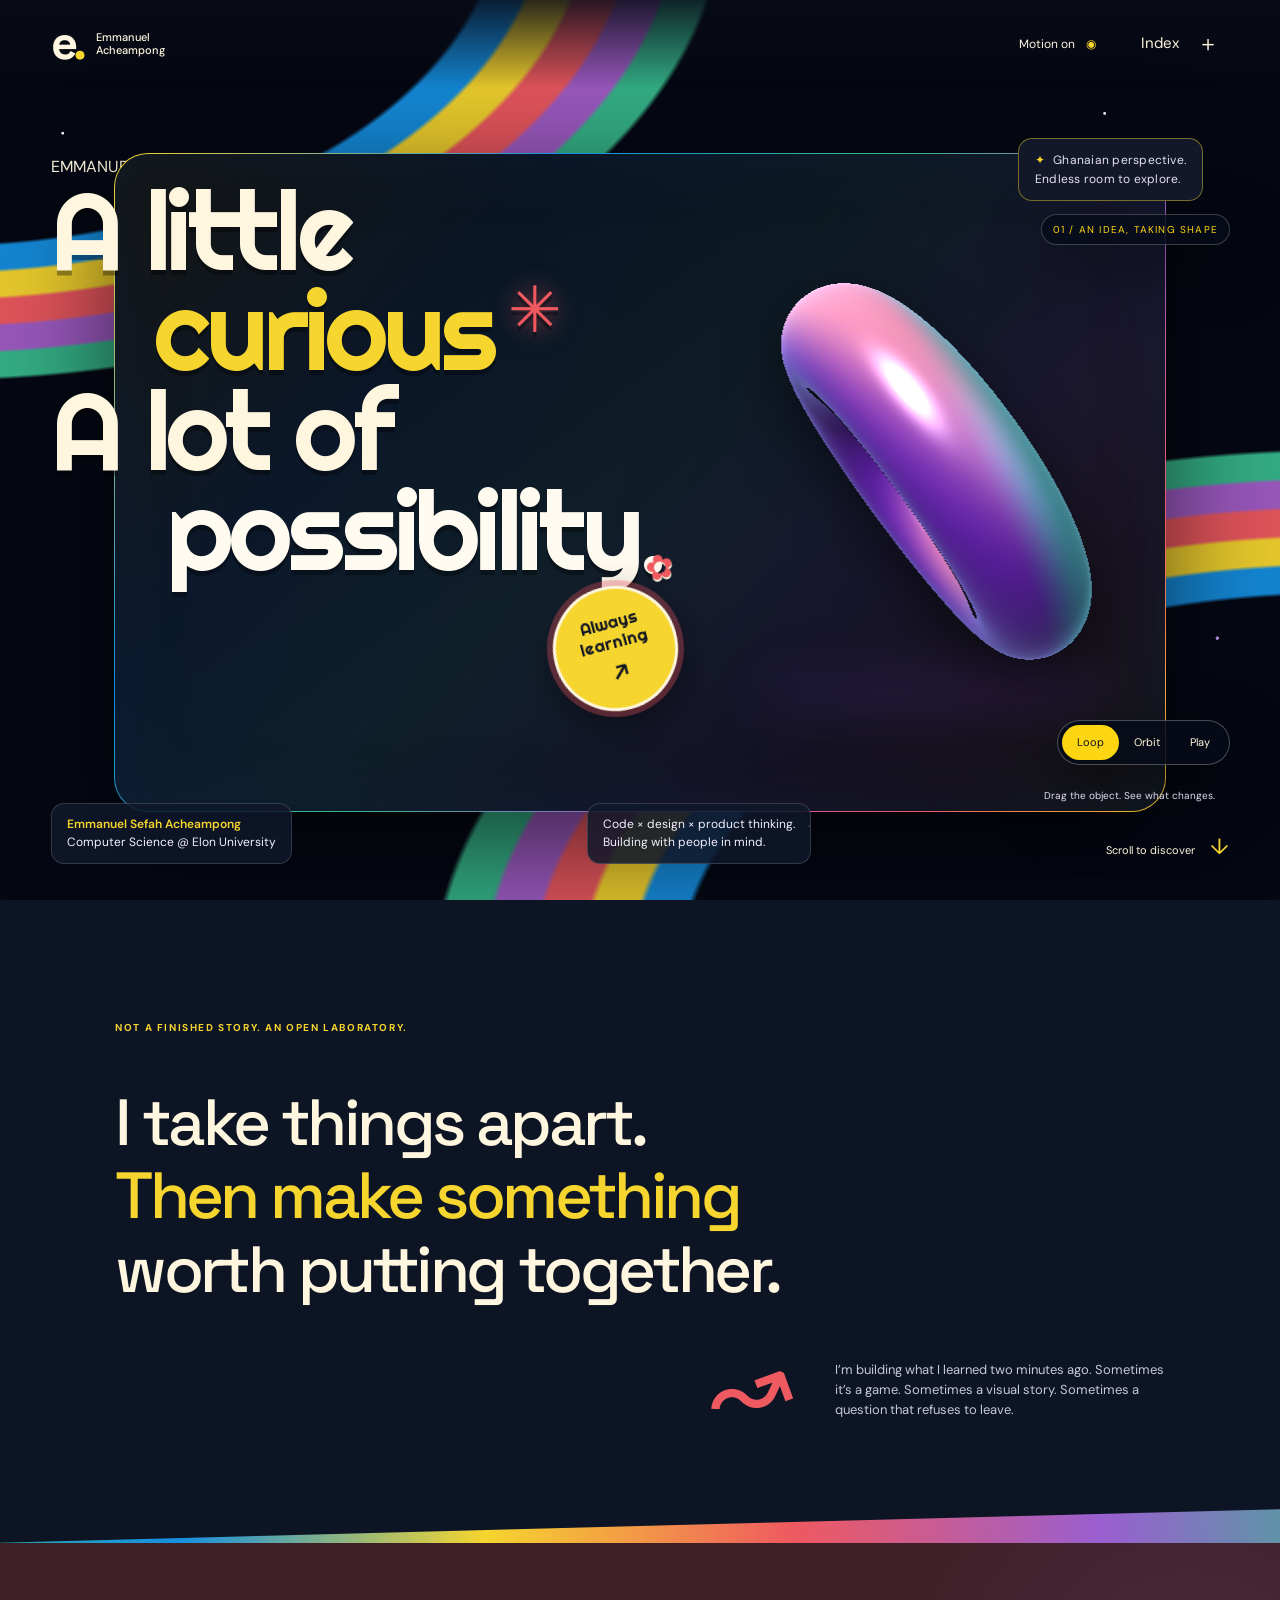
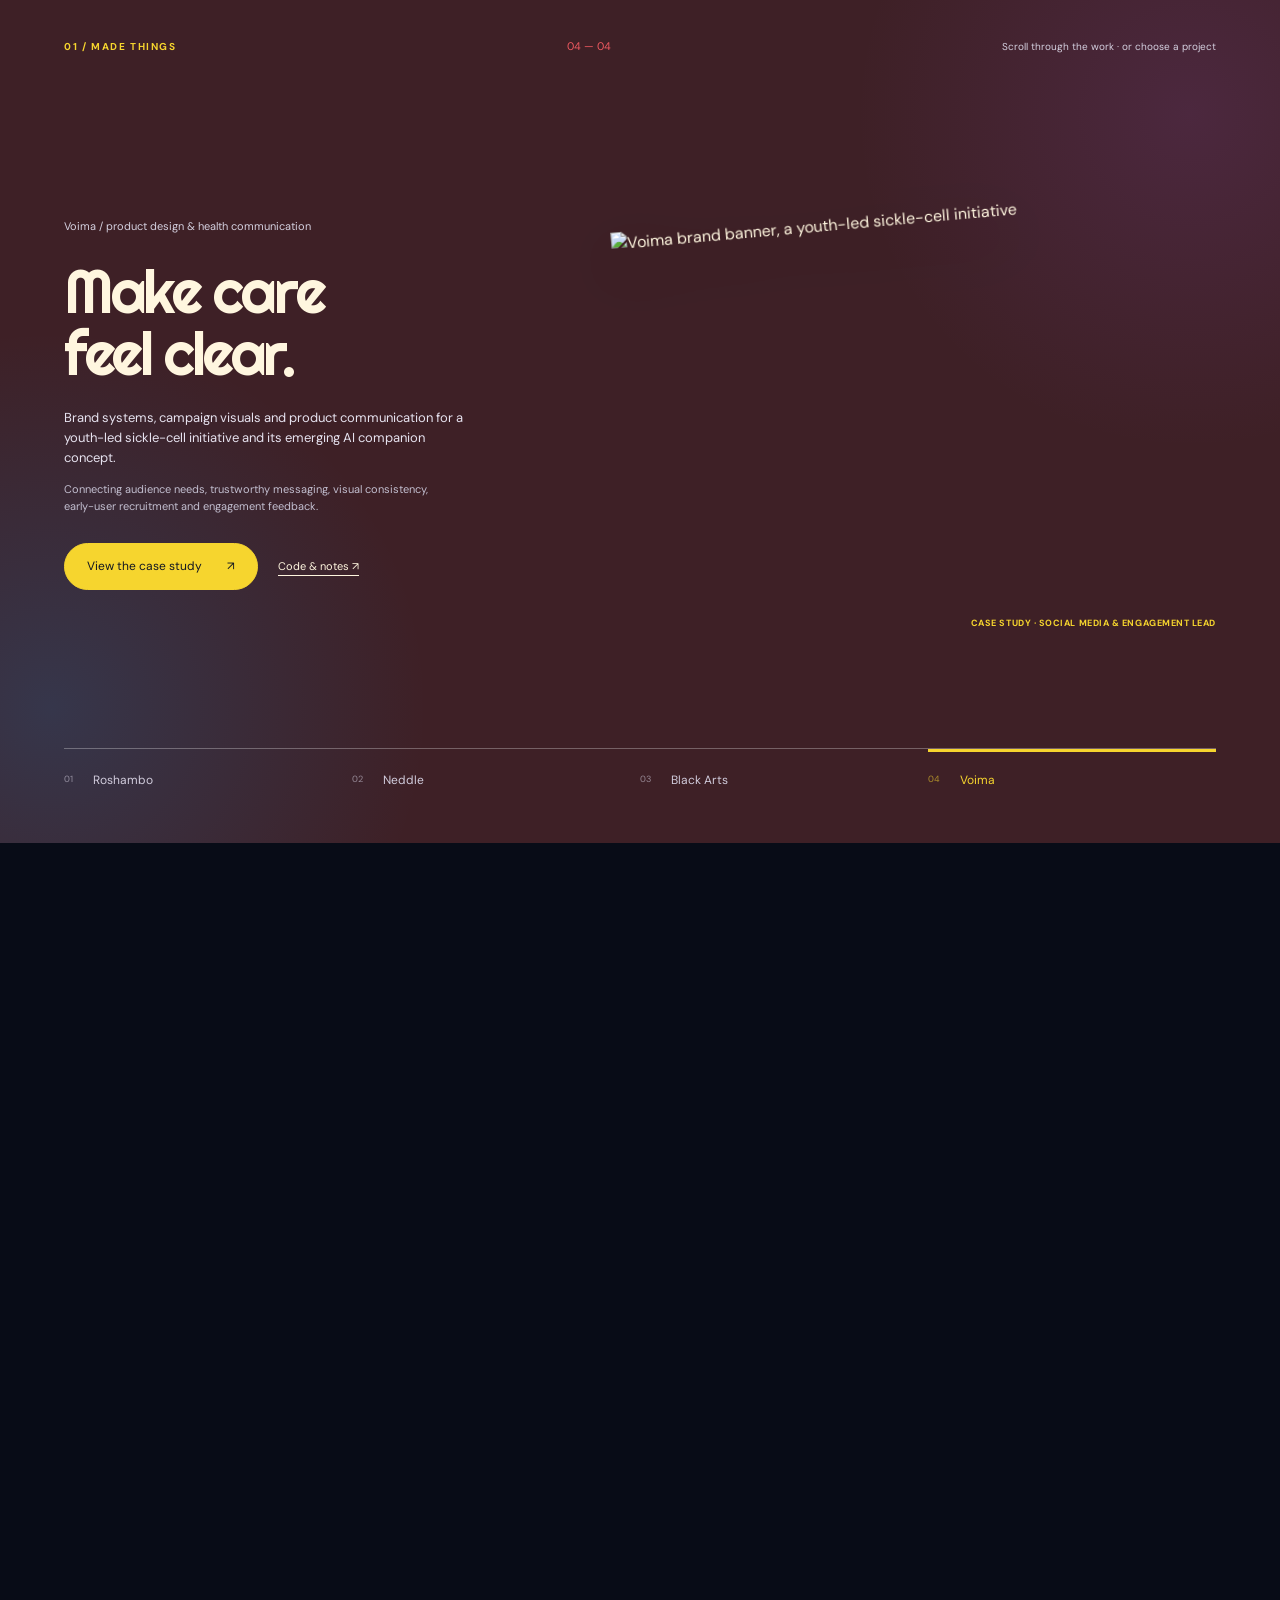
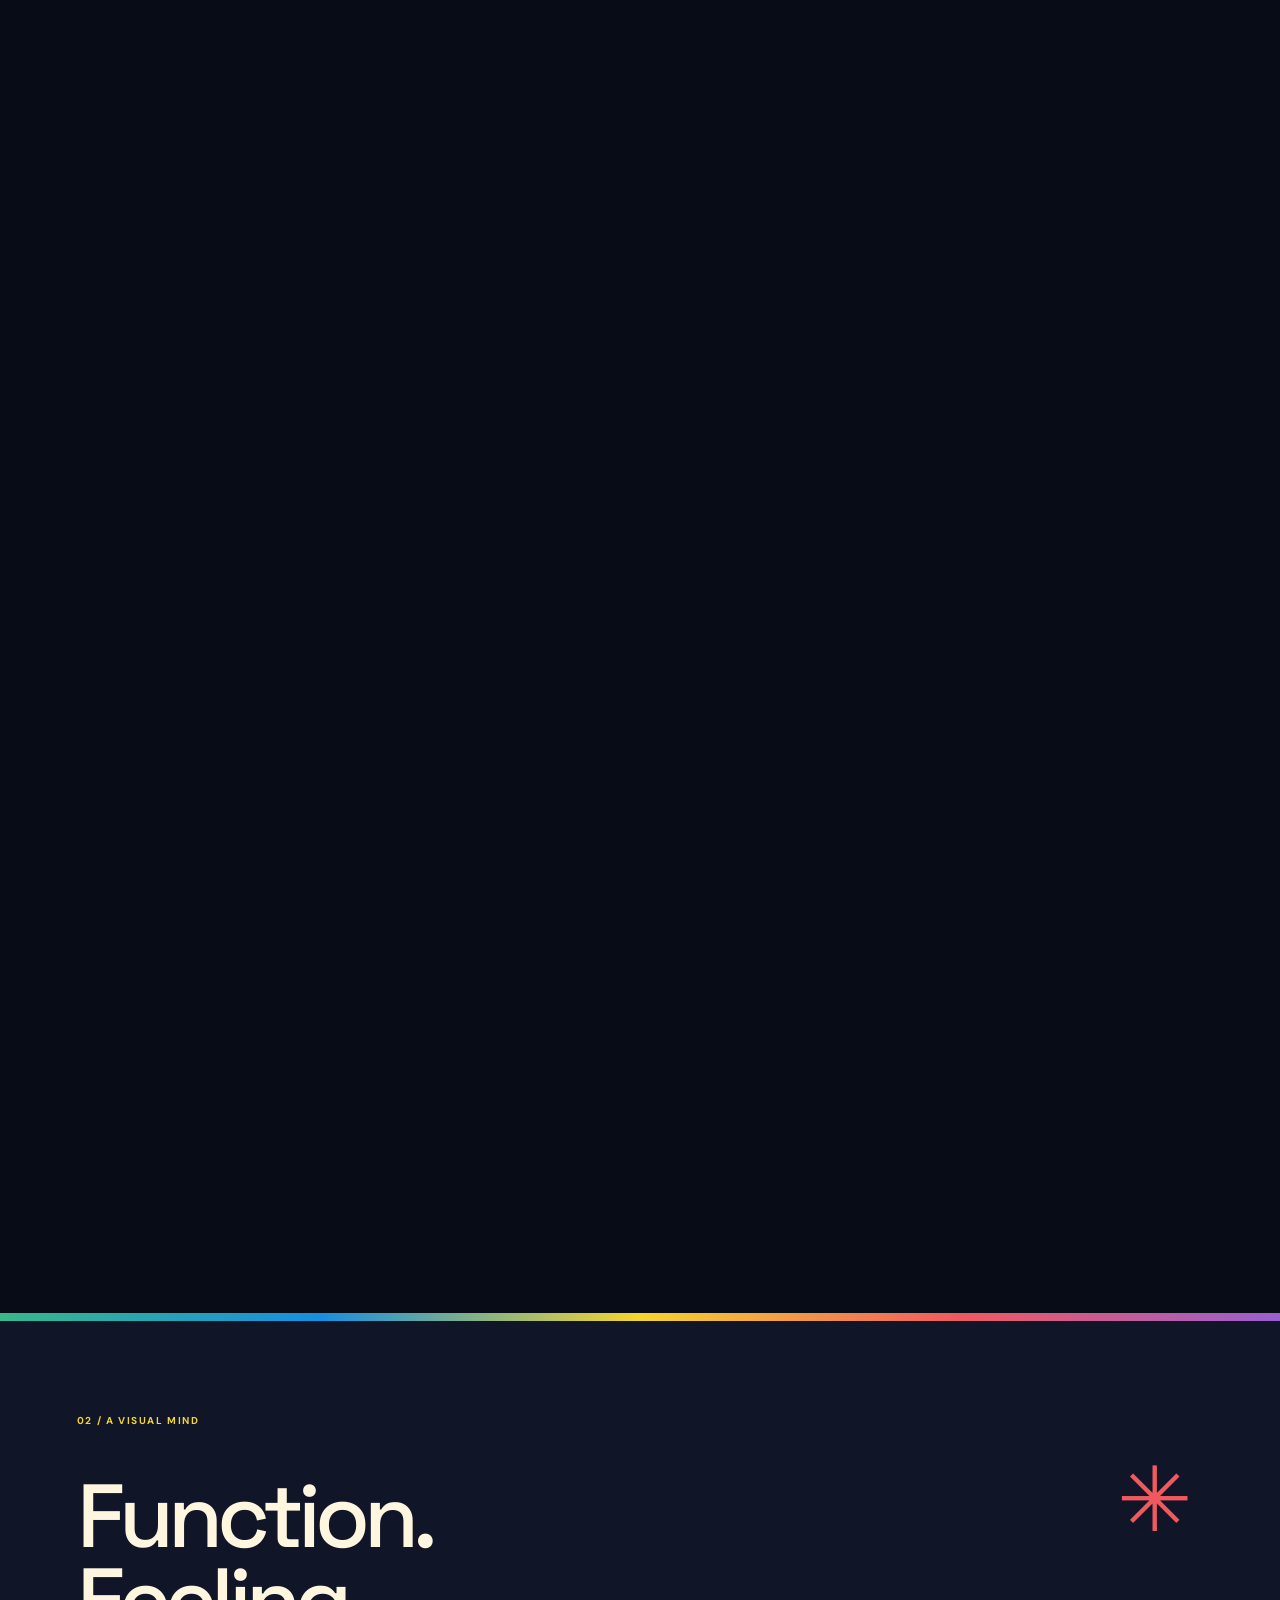
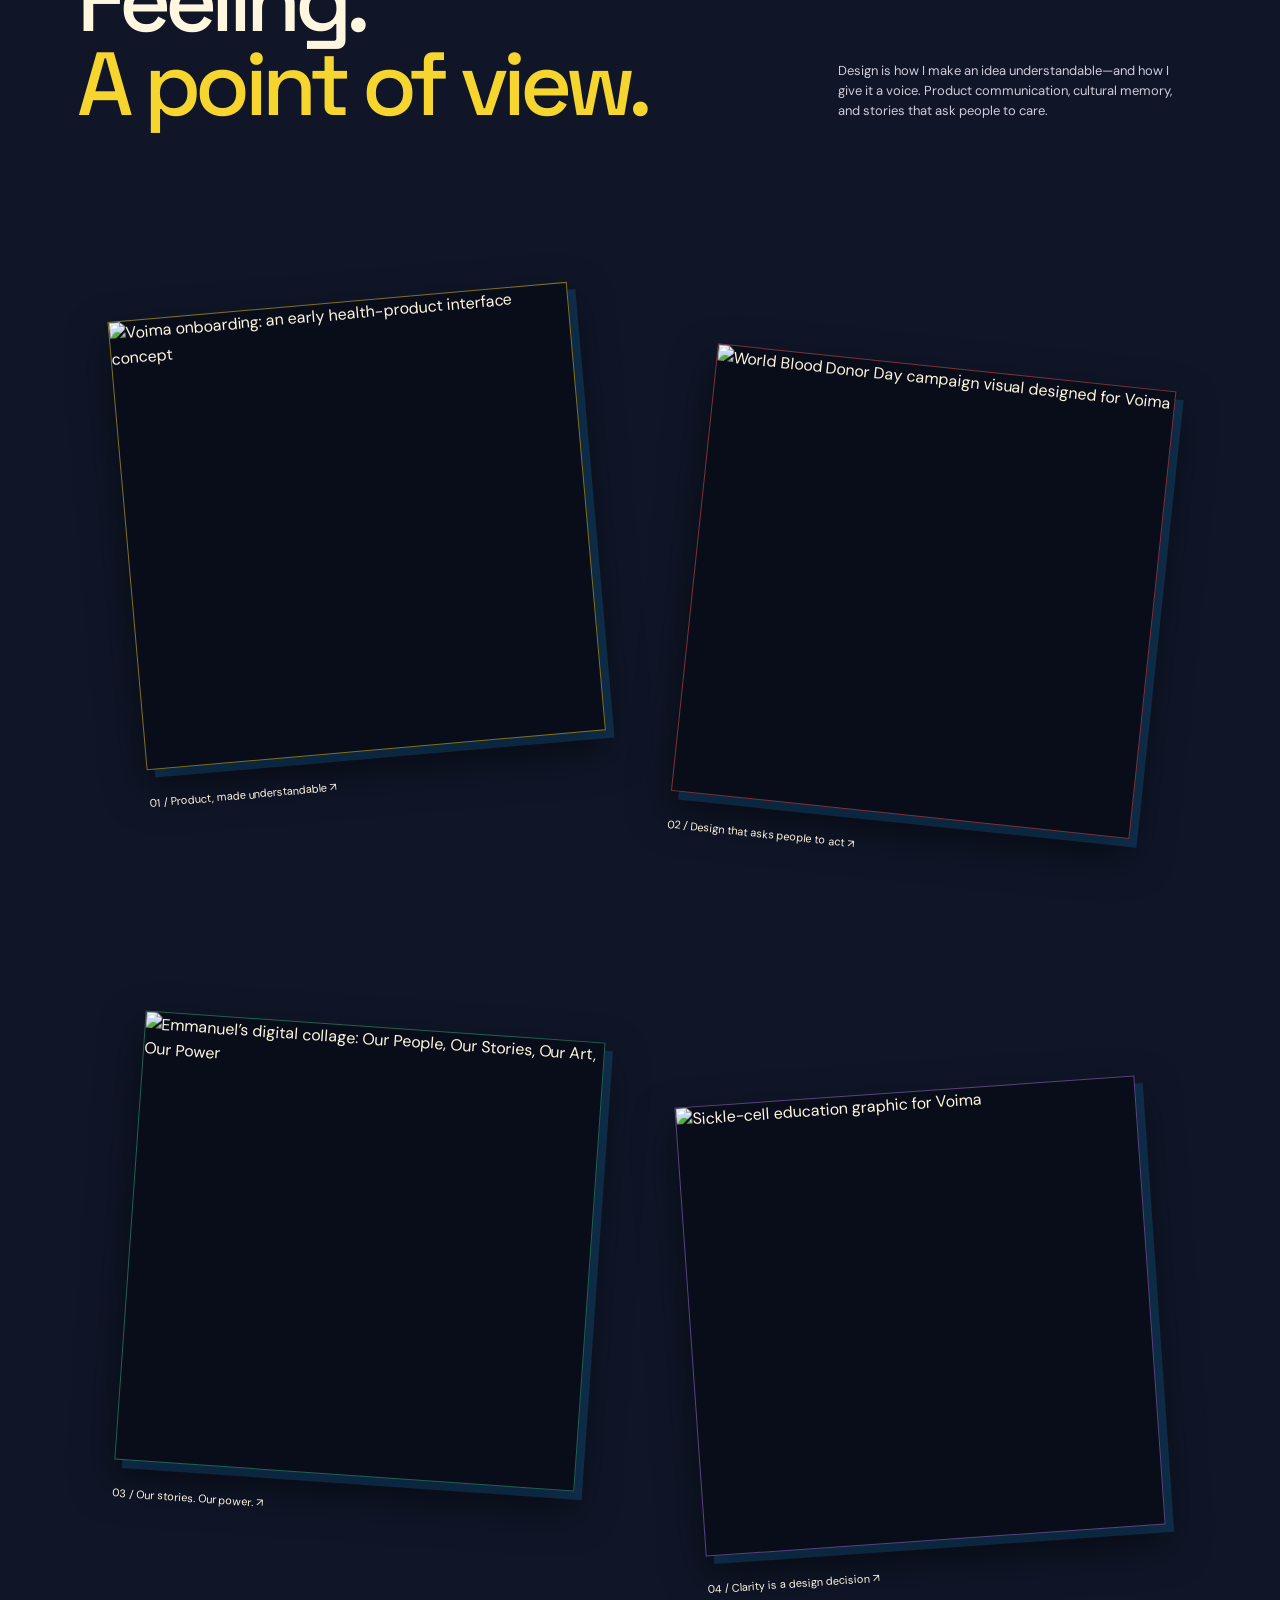
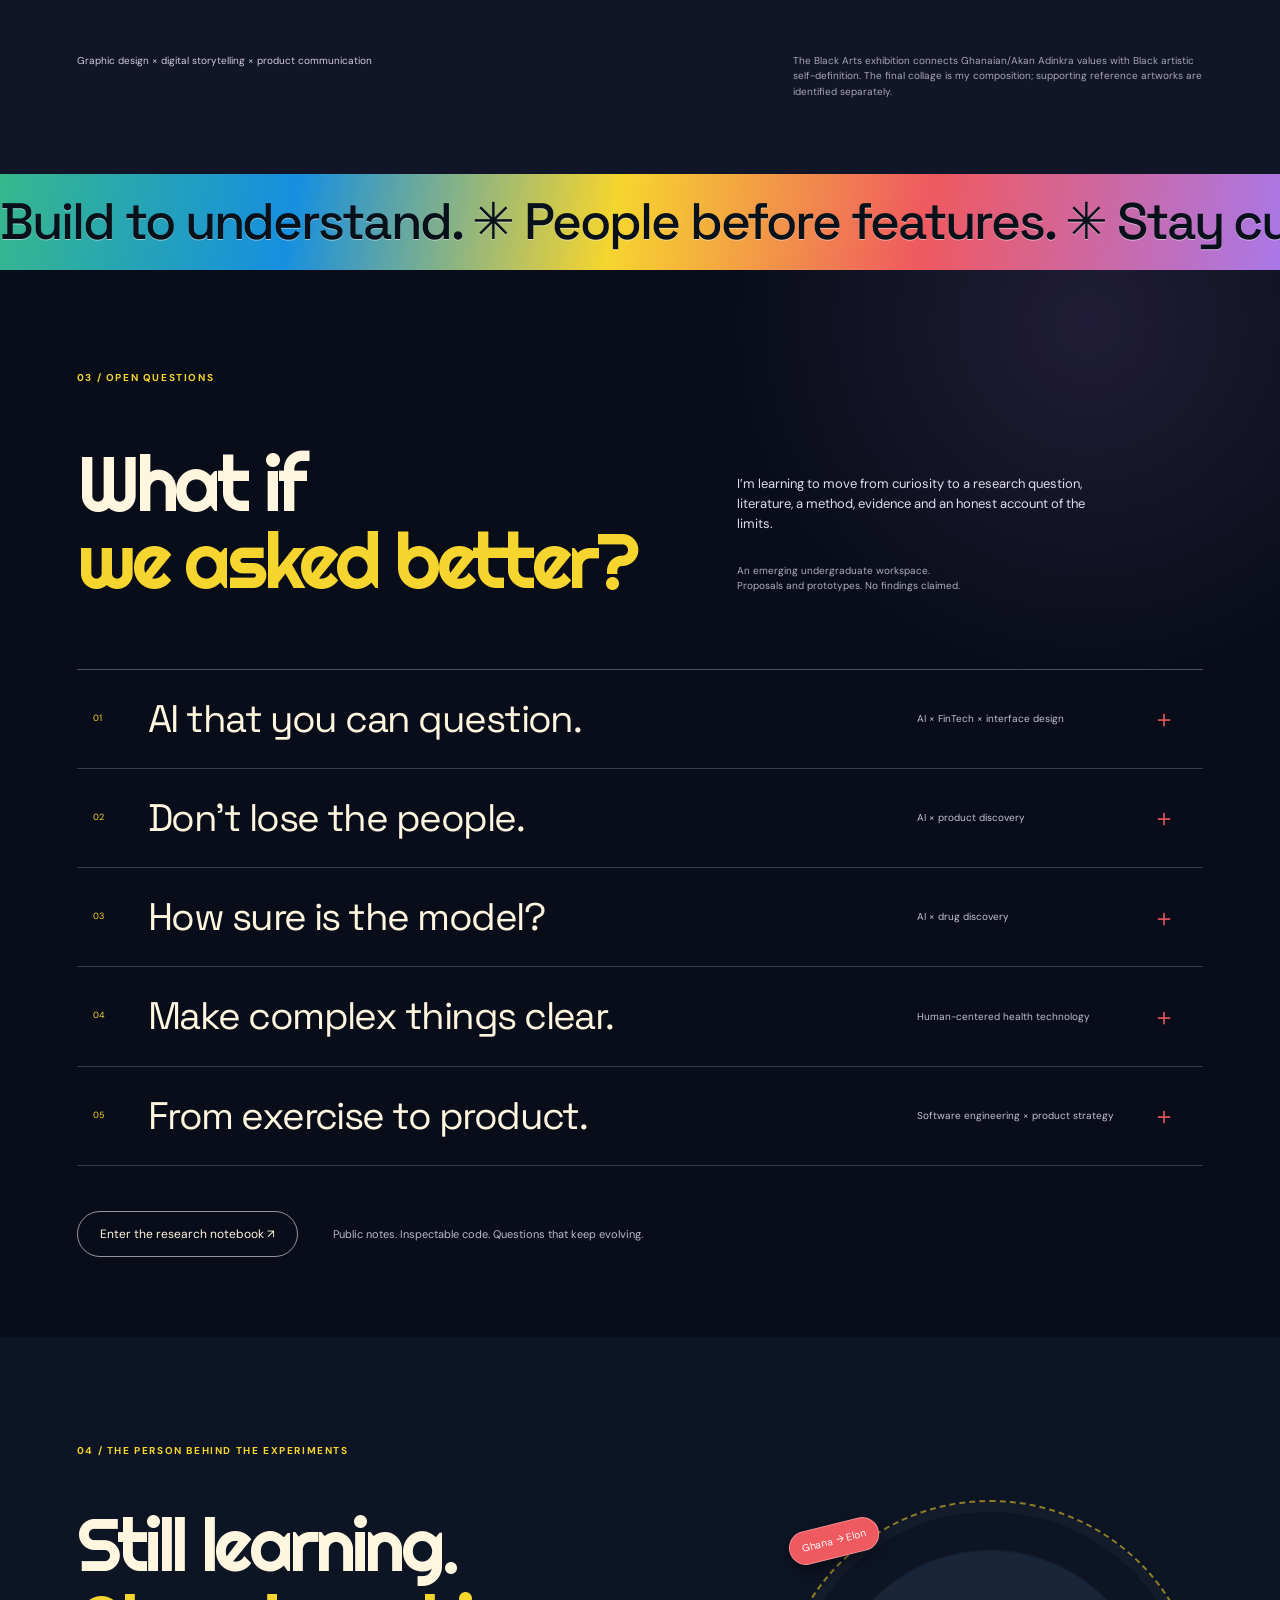
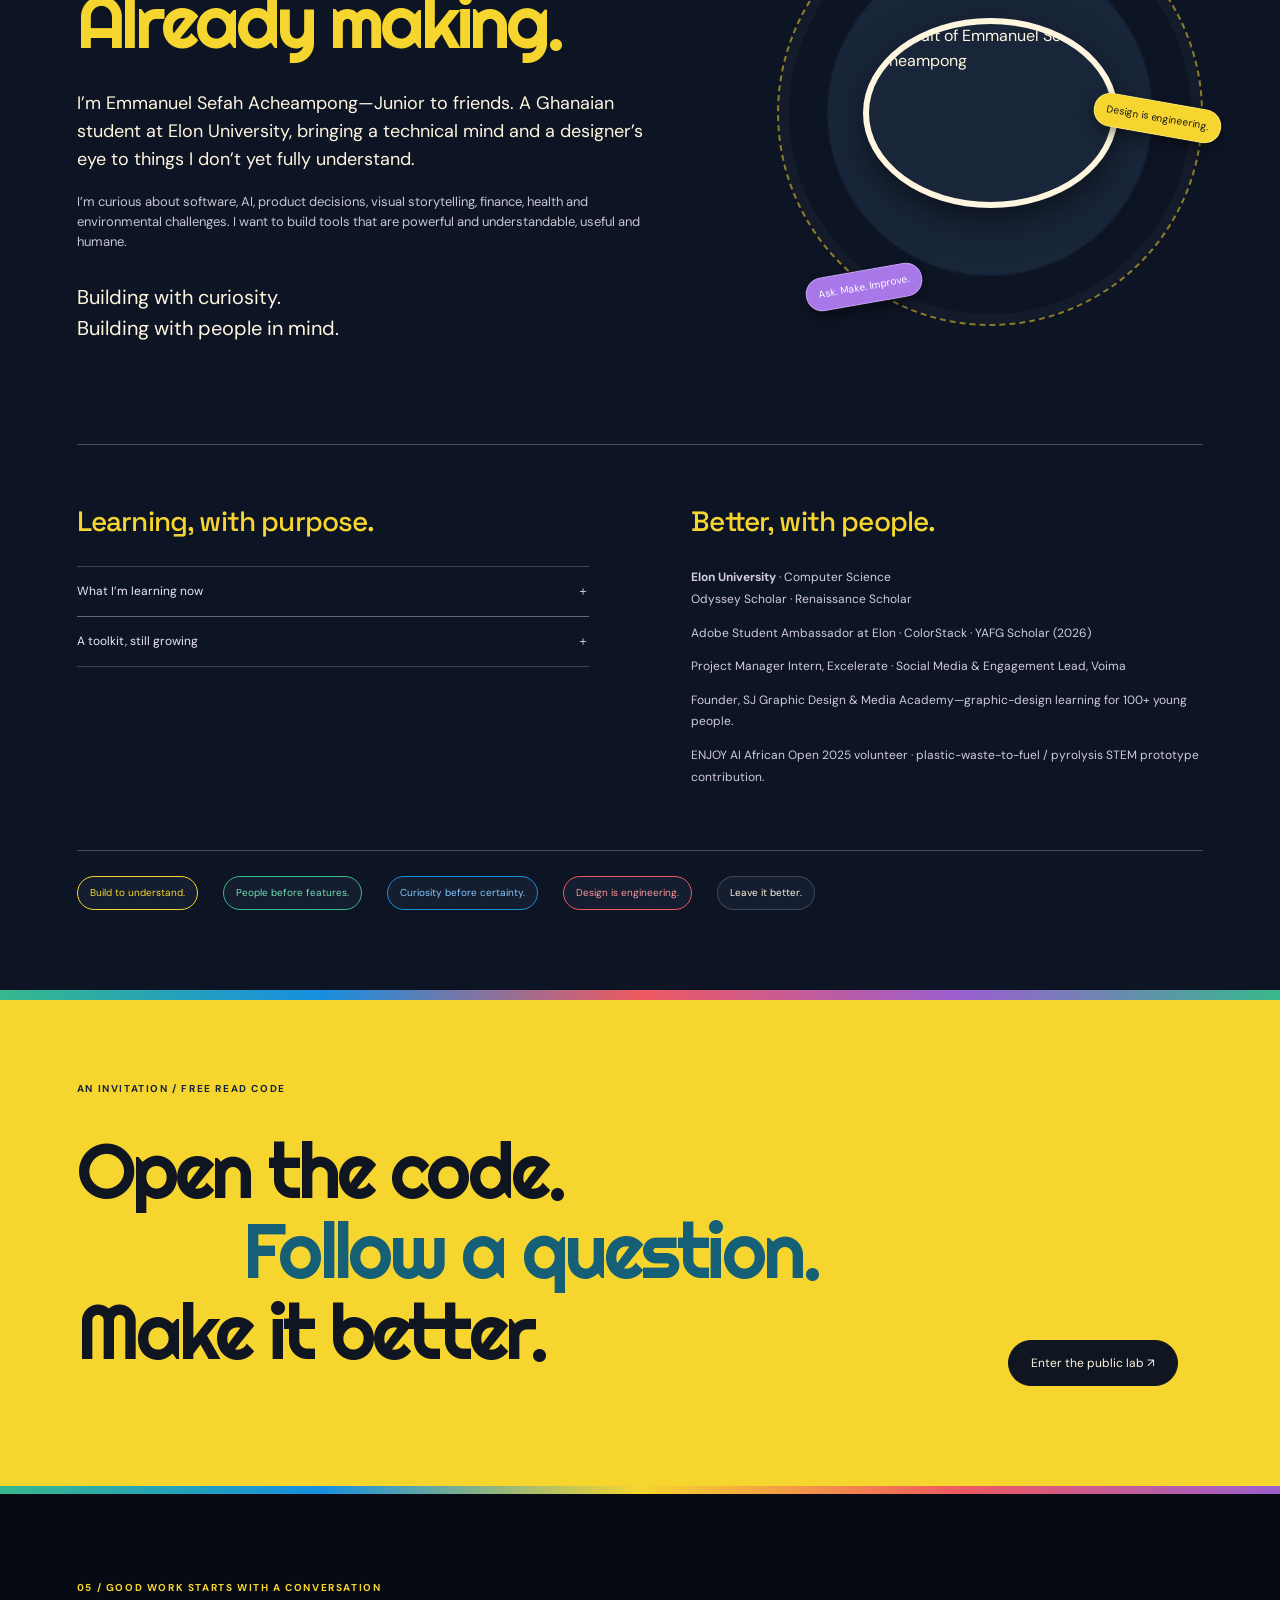
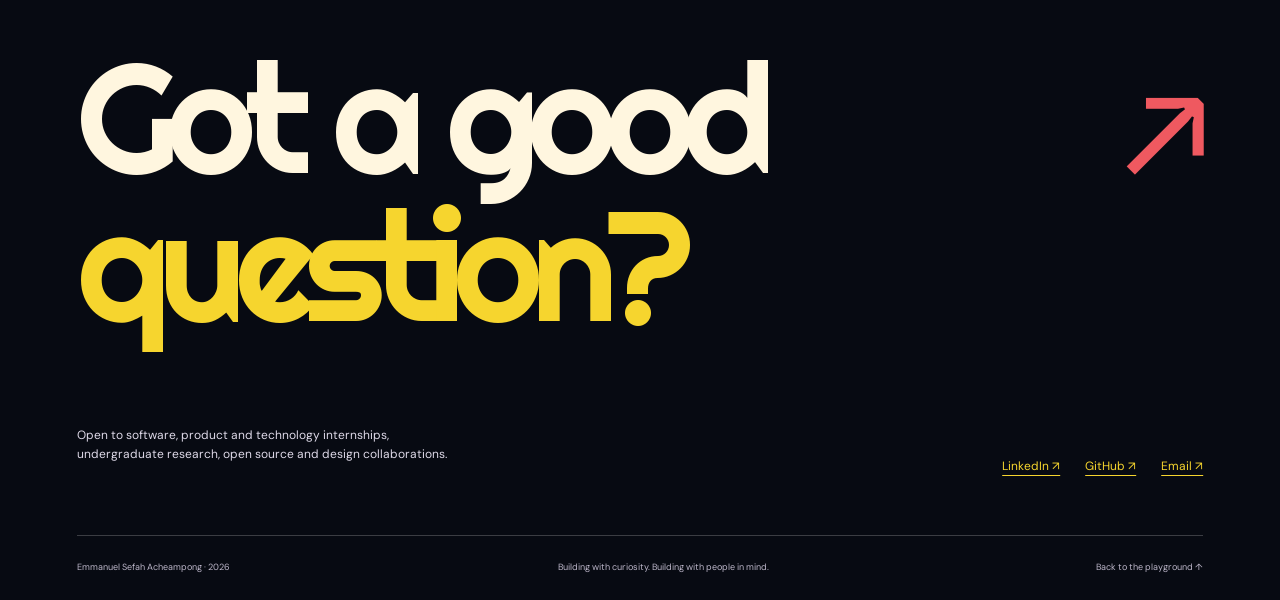
==== commit 52fcb5e9: "Rework portfolio hero as an interactive festival pass" ====
--- a/index.html
+++ b/index.html
@@ -1,10 +1,10 @@
 <!doctype html>
-<html lang="en"><head><meta charset="utf-8"><meta name="viewport" content="width=device-width,initial-scale=1"><meta name="theme-color" content="#ece9f7"><meta name="description" content="Emmanuel Sefah Acheampong: Computer Science student, design enthusiast, and curious builder. Explore playable games, visual stories and human-centered research."><title>Emmanuel — a curiosity playground</title><link rel="preconnect" href="https://fonts.googleapis.com"><link rel="preconnect" href="https://fonts.gstatic.com" crossorigin><link href="https://fonts.googleapis.com/css2?family=DM+Sans:wght@400;500;600;700&family=Righteous&family=Space+Grotesk:wght@400;500;600;700&display=swap" rel="stylesheet"><link rel="stylesheet" href="assets/portfolio/style.css?v=20261008-2"></head>
+<html lang="en"><head><meta charset="utf-8"><meta name="viewport" content="width=device-width,initial-scale=1"><meta name="theme-color" content="#080c17"><meta name="description" content="Emmanuel Sefah Acheampong: Computer Science student, design enthusiast, and curious builder. Explore playable games, visual stories and human-centered research."><title>Emmanuel — a curiosity playground</title><link rel="preconnect" href="https://fonts.googleapis.com"><link rel="preconnect" href="https://fonts.gstatic.com" crossorigin><link href="https://fonts.googleapis.com/css2?family=DM+Sans:wght@400;500;600;700&family=Righteous&family=Space+Grotesk:wght@400;500;600;700&display=swap" rel="stylesheet"><link rel="stylesheet" href="assets/portfolio/style.css?v=20261008-3"></head>
 <body>
 <a class="skip" href="#main">Skip to content</a><div class="cursor" aria-hidden="true"><span>Explore</span></div>
 <header><a class="identity" href="#top" aria-label="Emmanuel, back to top">e<span class="identity-dot">.</span><span class="identity-name">Emmanuel<br>Acheampong</span></a><div class="header-right"><button class="motion-toggle" id="motion" type="button" aria-pressed="true">Motion on <span>◉</span></button><button class="menu-toggle" id="menu-button" aria-expanded="false" aria-controls="menu">Index <span>＋</span></button></div></header>
 <div id="menu" class="menu-overlay" hidden><nav aria-label="Portfolio index"><a href="#work"><small>01</small> Made things <span>↗</span></a><a href="#design"><small>02</small> Visual mind <span>↗</span></a><a href="#lab"><small>03</small> Open questions <span>↗</span></a><a href="#about"><small>04</small> The person <span>↗</span></a><a href="#contact"><small>05</small> Say hello <span>↗</span></a><a class="menu-github" href="https://github.com/emmanuelacheampong0">Or open the source on GitHub ↗</a></nav></div>
-<main id="main"><section class="hero" id="top" aria-labelledby="hero-title"><div class="hero-note">Ghanaian perspective.<br>Endless room to explore.</div><h1 id="hero-title"><span>A little</span><span class="curious">curious<span class="asterisk" aria-hidden="true">✳</span></span><span>A lot of</span><span class="possibility">possibility.</span></h1><div class="sculpture"><canvas id="sculpture" role="img" aria-label="A glossy, interactive 3D curiosity sculpture. Drag to rotate or use the shape controls."></canvas><div class="fallback-orb" aria-hidden="true"></div><span class="sculpture-caption">01 / an idea, taking shape</span><div class="shape-controls" role="group" aria-label="Change sculpture shape"><button type="button" data-shape="0" aria-pressed="true">Loop</button><button type="button" data-shape="1" aria-pressed="false">Orbit</button><button type="button" data-shape="2" aria-pressed="false">Play</button></div><p class="drag-hint">Drag the object. See what changes.</p></div><button type="button" class="sticker" id="spark" aria-label="Try another sculpture shape">Always<br>learning<span>↗</span></button><div class="hero-bottom"><p><strong>Emmanuel Sefah Acheampong</strong><br>Computer Science @ Elon University</p><p class="hero-position">Code × design × product thinking.<br>Building with people in mind.</p><a class="scroll-link" href="#work">Scroll to discover <span>↓</span></a></div></section>
+<main id="main"><section class="hero" id="top" aria-labelledby="hero-title"><div class="pass-lanyard" aria-hidden="true"><span>EMMANUEL · CURIOSITY LAB</span><b></b></div><div class="hero-note">Ghanaian perspective.<br>Endless room to explore.</div><h1 id="hero-title"><span>A little</span><span class="curious">curious<span class="asterisk" aria-hidden="true">✳</span></span><span>A lot of</span><span class="possibility">possibility.</span></h1><div class="sculpture"><canvas id="sculpture" role="img" aria-label="A glossy, interactive 3D curiosity sculpture. Drag to rotate or use the shape controls."></canvas><div class="fallback-orb" aria-hidden="true"></div><span class="sculpture-caption">01 / an idea, taking shape</span><div class="shape-controls" role="group" aria-label="Change sculpture shape"><button type="button" data-shape="0" aria-pressed="true">Loop</button><button type="button" data-shape="1" aria-pressed="false">Orbit</button><button type="button" data-shape="2" aria-pressed="false">Play</button></div><p class="drag-hint">Drag the object. See what changes.</p></div><button type="button" class="sticker" id="spark" aria-label="Try another sculpture shape">Always<br>learning<span>↗</span></button><div class="hero-bottom"><p><strong>Emmanuel Sefah Acheampong</strong><br>Computer Science @ Elon University</p><p class="hero-position">Code × design × product thinking.<br>Building with people in mind.</p><a class="scroll-link" href="#work">Scroll to discover <span>↓</span></a></div></section>
 <section class="manifesto" aria-labelledby="manifesto-title"><div class="chapter-label">Not a finished story. An open laboratory.</div><h2 id="manifesto-title" data-reveal>I take things apart.<br><span>Then make something</span><br>worth putting together.</h2><div class="manifesto-aside"><span class="scribble" aria-hidden="true">↝</span><p>I’m building what I learned two minutes ago. Sometimes it’s a game. Sometimes a visual story. Sometimes a question that refuses to leave.</p></div></section>
 <section id="work" class="work-scroll" aria-labelledby="work-title"><div class="stage"><div class="stage-top"><span class="chapter-label" id="work-title">01 / made things</span><span class="stage-number" aria-hidden="true">01 — 04</span><span class="stage-instruction">Scroll through the work · or choose a project</span></div><div class="stage-layout"><div class="project-story" aria-live="polite"><span class="project-category" id="project-category">Python foundations / browser playable</span><h2 id="project-title">Small game.<br>Big learning.</h2><p id="project-description">Roshambo turns a familiar ruleset into reusable functions, fair decisions, randomized computer behavior and a complete little game.</p><p class="project-learning" id="project-learning">Built to understand functions, loops, debugging and incremental testing.</p><div class="project-actions"><a class="pill primary" id="project-demo" href="games/roshambo/">Play Roshambo <span>↗</span></a><a class="source-link" id="project-source" href="https://github.com/emmanuelacheampong0/emmanuelacheampong0/tree/main/games/roshambo">Code & notes ↗</a></div></div><div class="project-art" id="project-art" data-cursor="Look closer"><div class="project-art-inner" id="project-preview"><div class="rps-preview" aria-label="Roshambo game preview"><span class="preview-label">ROSHAMBO / PLAY</span><div class="rps-discs"><span>R</span><span>P</span><span>S</span></div><span class="preview-caption">A familiar ruleset. A new way to learn.</span></div></div><span class="art-tag" id="art-tag">Playable · Python + browser edition</span></div></div><div class="project-picker" role="group" aria-label="Choose a featured project"><button type="button" data-project="0" aria-pressed="true"><small>01</small> Roshambo</button><button type="button" data-project="1" aria-pressed="false"><small>02</small> Neddle</button><button type="button" data-project="2" aria-pressed="false"><small>03</small> Black Arts</button><button type="button" data-project="3" aria-pressed="false"><small>04</small> Voima</button></div></div></section>
 <section class="visuals" id="design" aria-labelledby="design-title"><div class="visual-intro"><span class="chapter-label">02 / a visual mind</span><h2 id="design-title" data-reveal>Function.<br>Feeling.<br><em>A point of view.</em></h2><p>Design is how I make an idea understandable—and how I give it a voice. Product communication, cultural memory, and stories that ask people to care.</p><span class="visual-star" aria-hidden="true">✳</span></div><div class="gallery"><a class="gallery-piece piece-one" href="projects/voima/" data-cursor="View story"><img src="https://raw.githubusercontent.com/emmanuelacheampong0/emmanuelacheampong0/main/assets/projects/voima-app.jpg" loading="lazy" alt="Voima onboarding: an early health-product interface concept"><span>01 / Product, made understandable ↗</span></a><a class="gallery-piece piece-two" href="projects/voima/" data-cursor="View story"><img src="https://raw.githubusercontent.com/emmanuelacheampong0/emmanuelacheampong0/main/assets/projects/voima-campaign.jpg" loading="lazy" alt="World Blood Donor Day campaign visual designed for Voima"><span>02 / Design that asks people to act ↗</span></a><a class="gallery-piece piece-three" href="projects/black-arts/" data-cursor="Explore"><img src="https://raw.githubusercontent.com/emmanuelacheampong0/emmanuelacheampong0/main/assets/projects/black-arts-collage.jpg" loading="lazy" alt="Emmanuel’s digital collage: Our People, Our Stories, Our Art, Our Power"><span>03 / Our stories. Our power. ↗</span></a><a class="gallery-piece piece-four" href="projects/voima/" data-cursor="View story"><img src="https://raw.githubusercontent.com/emmanuelacheampong0/emmanuelacheampong0/main/assets/projects/voima-health-info.jpg" loading="lazy" alt="Sickle-cell education graphic for Voima"><span>04 / Clarity is a design decision ↗</span></a></div><div class="design-footnote"><span>Graphic design × digital storytelling × product communication</span><p>The Black Arts exhibition connects Ghanaian/Akan Adinkra values with Black artistic self-definition. The final collage is my composition; supporting reference artworks are identified separately.</p></div></section>
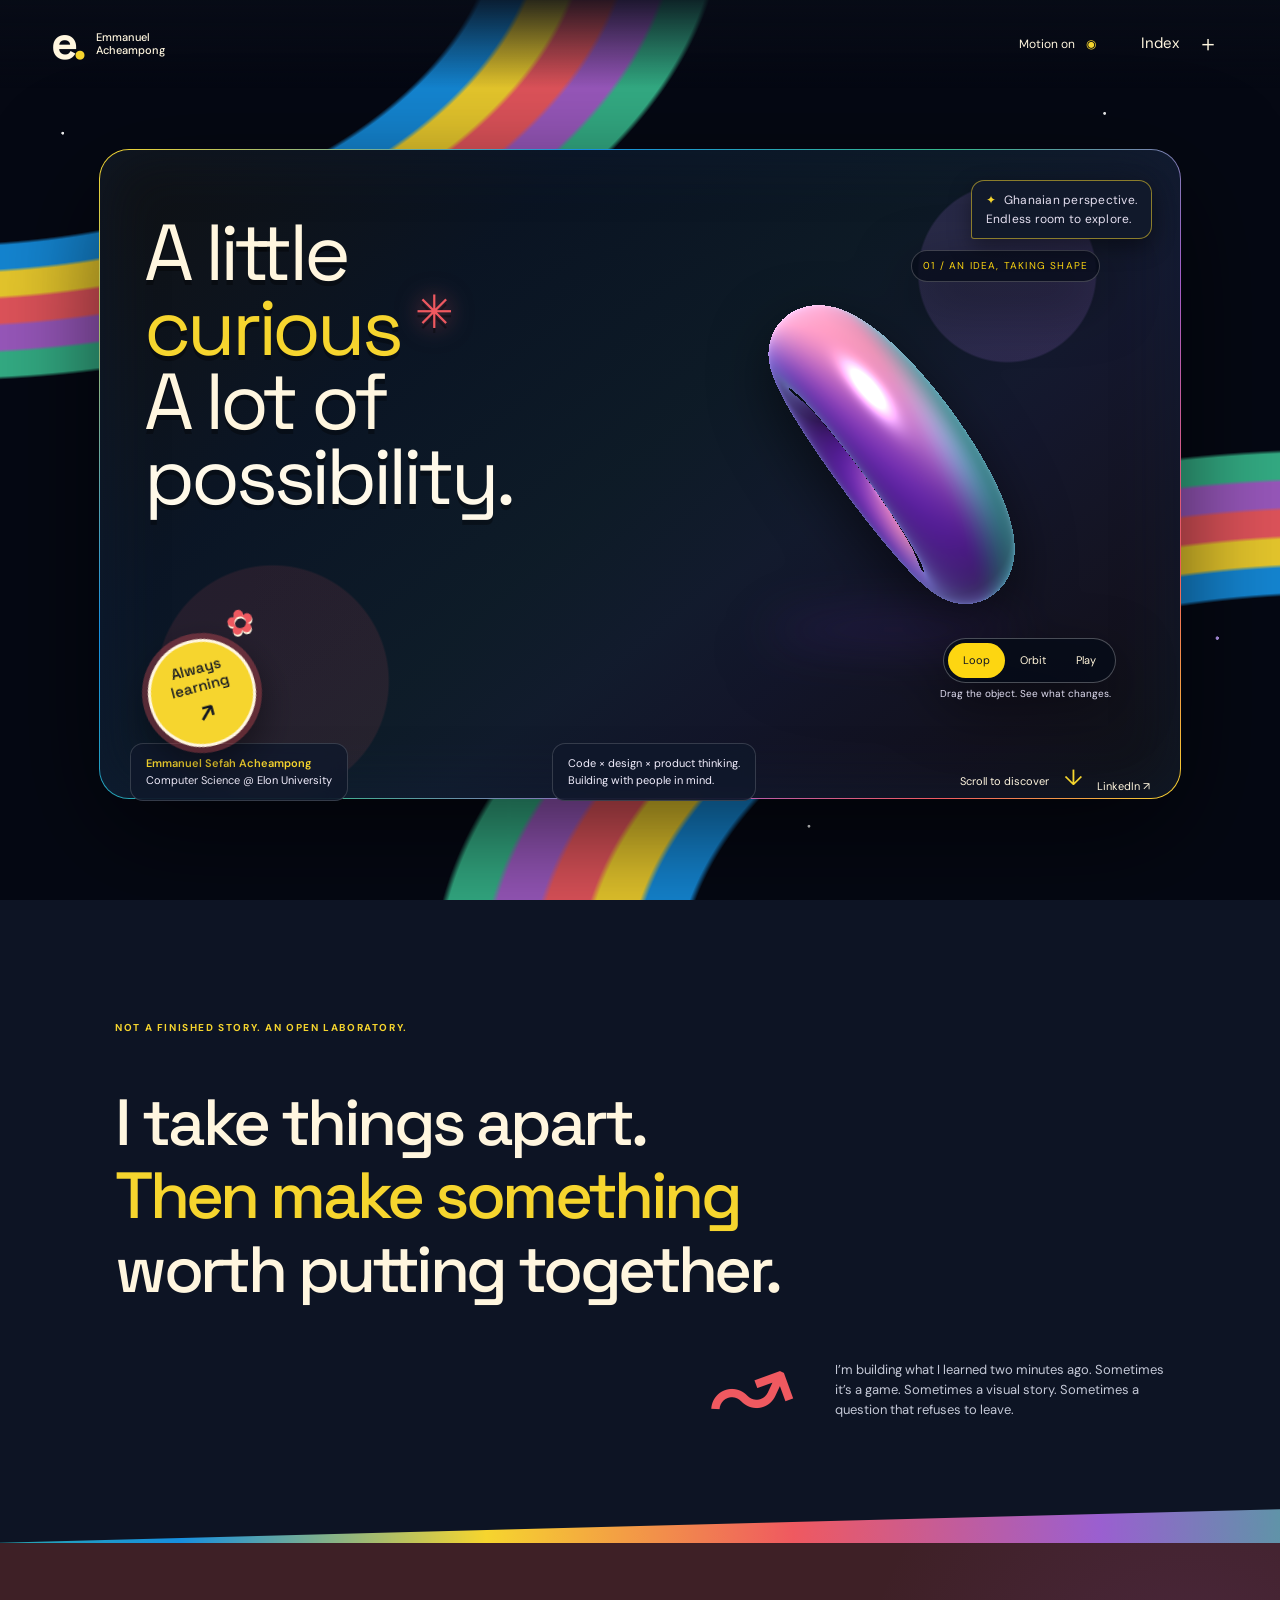
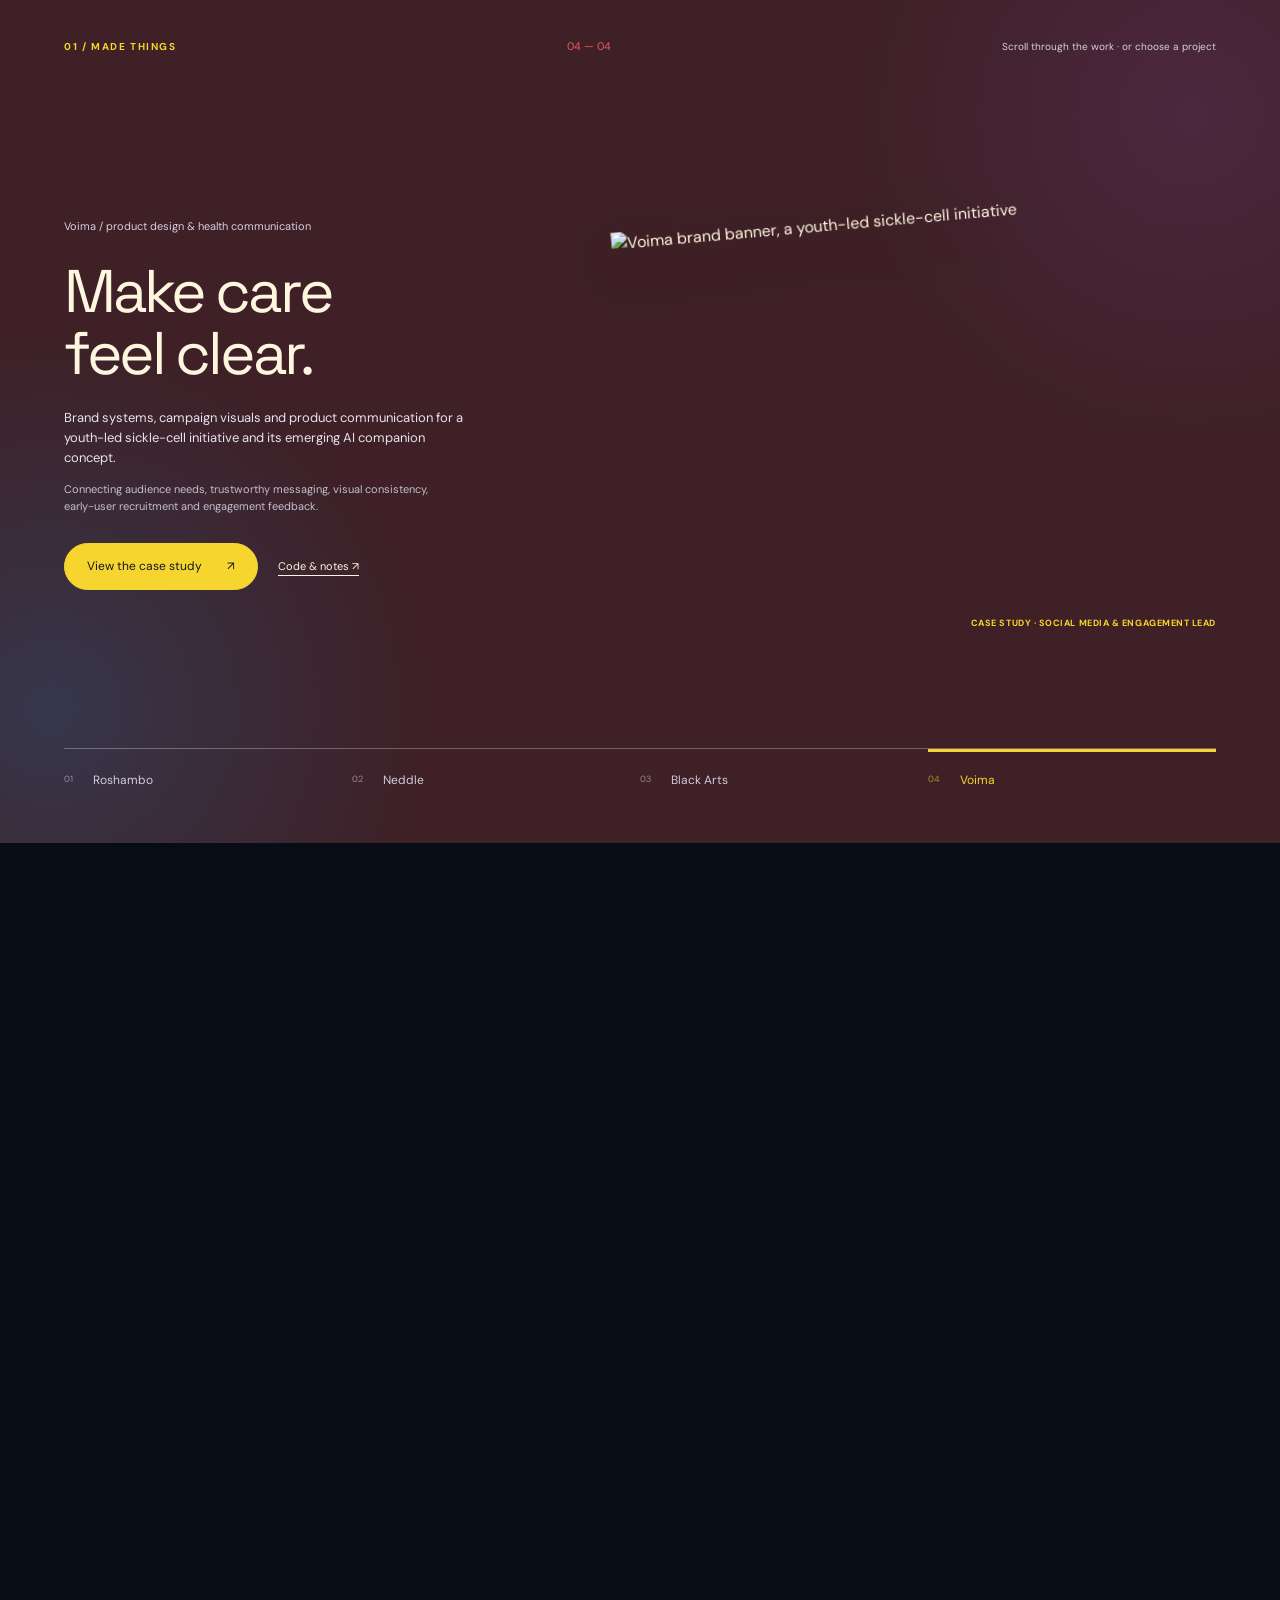
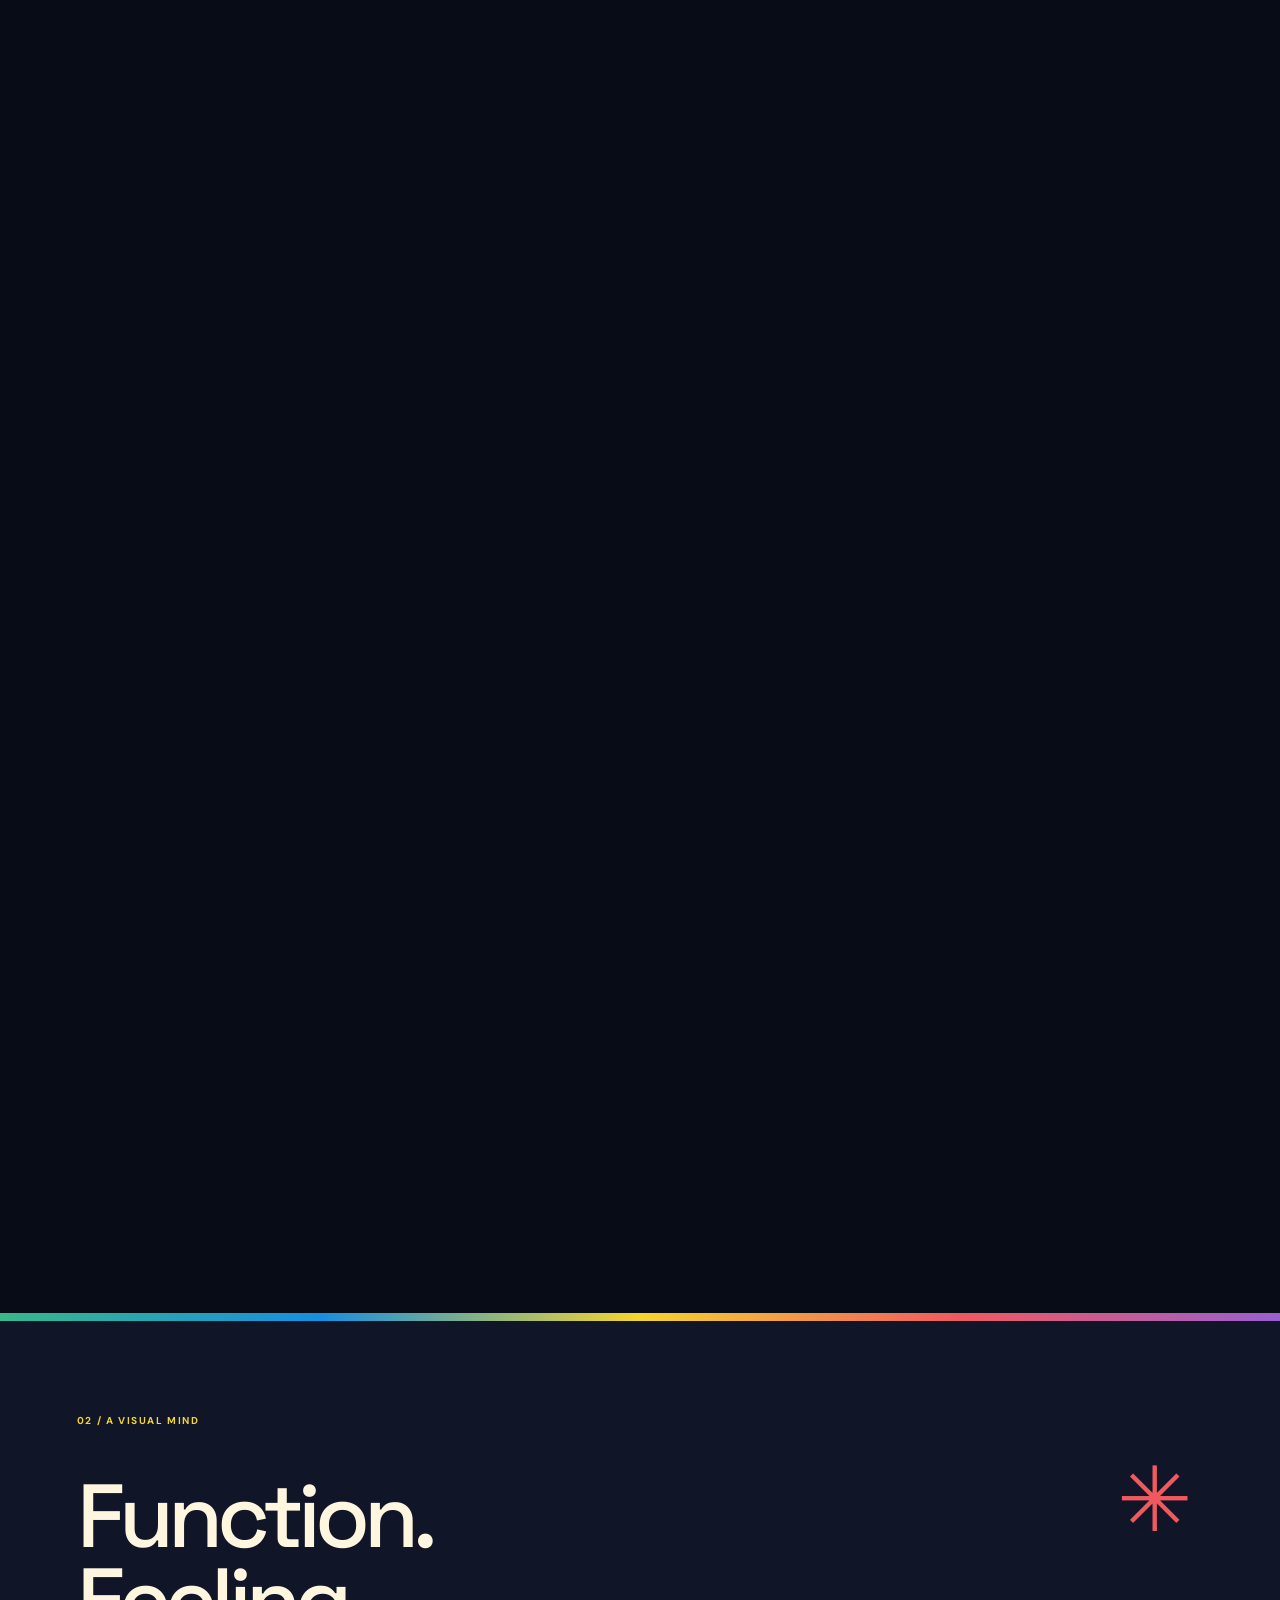
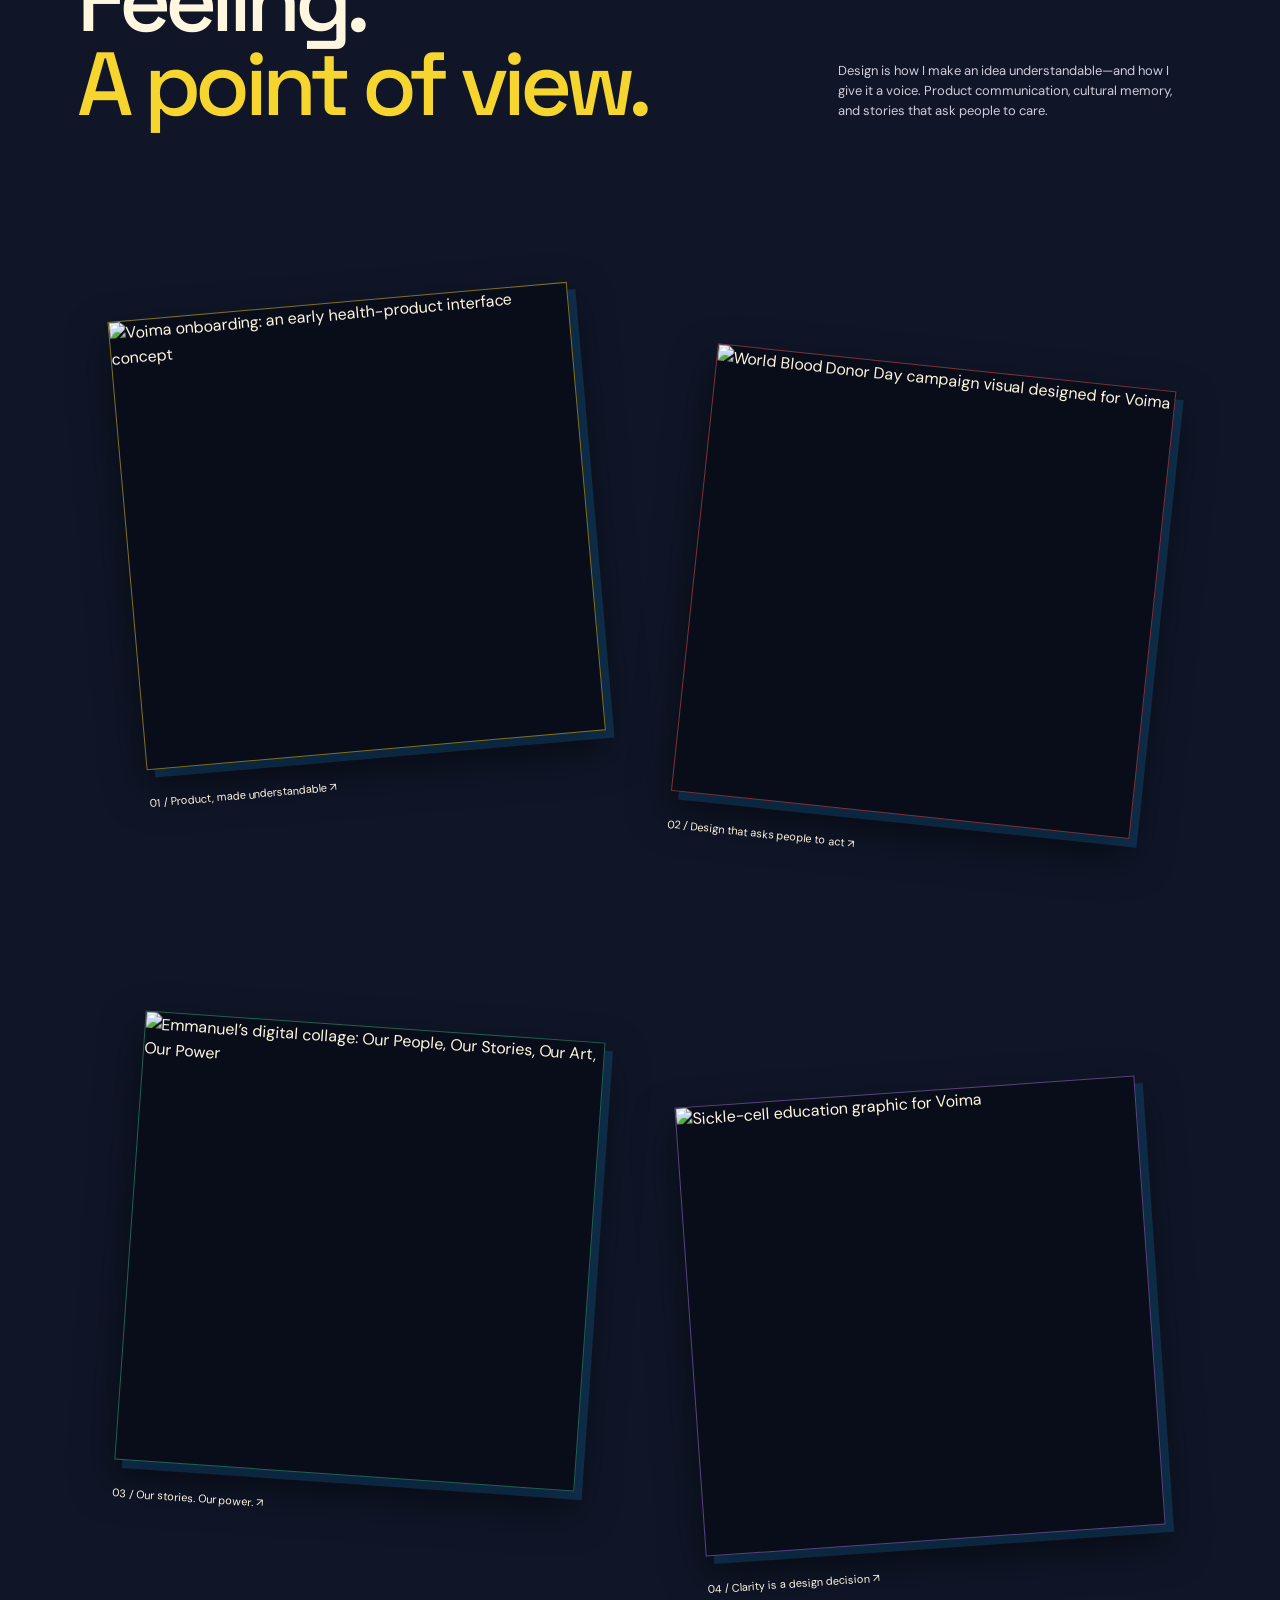
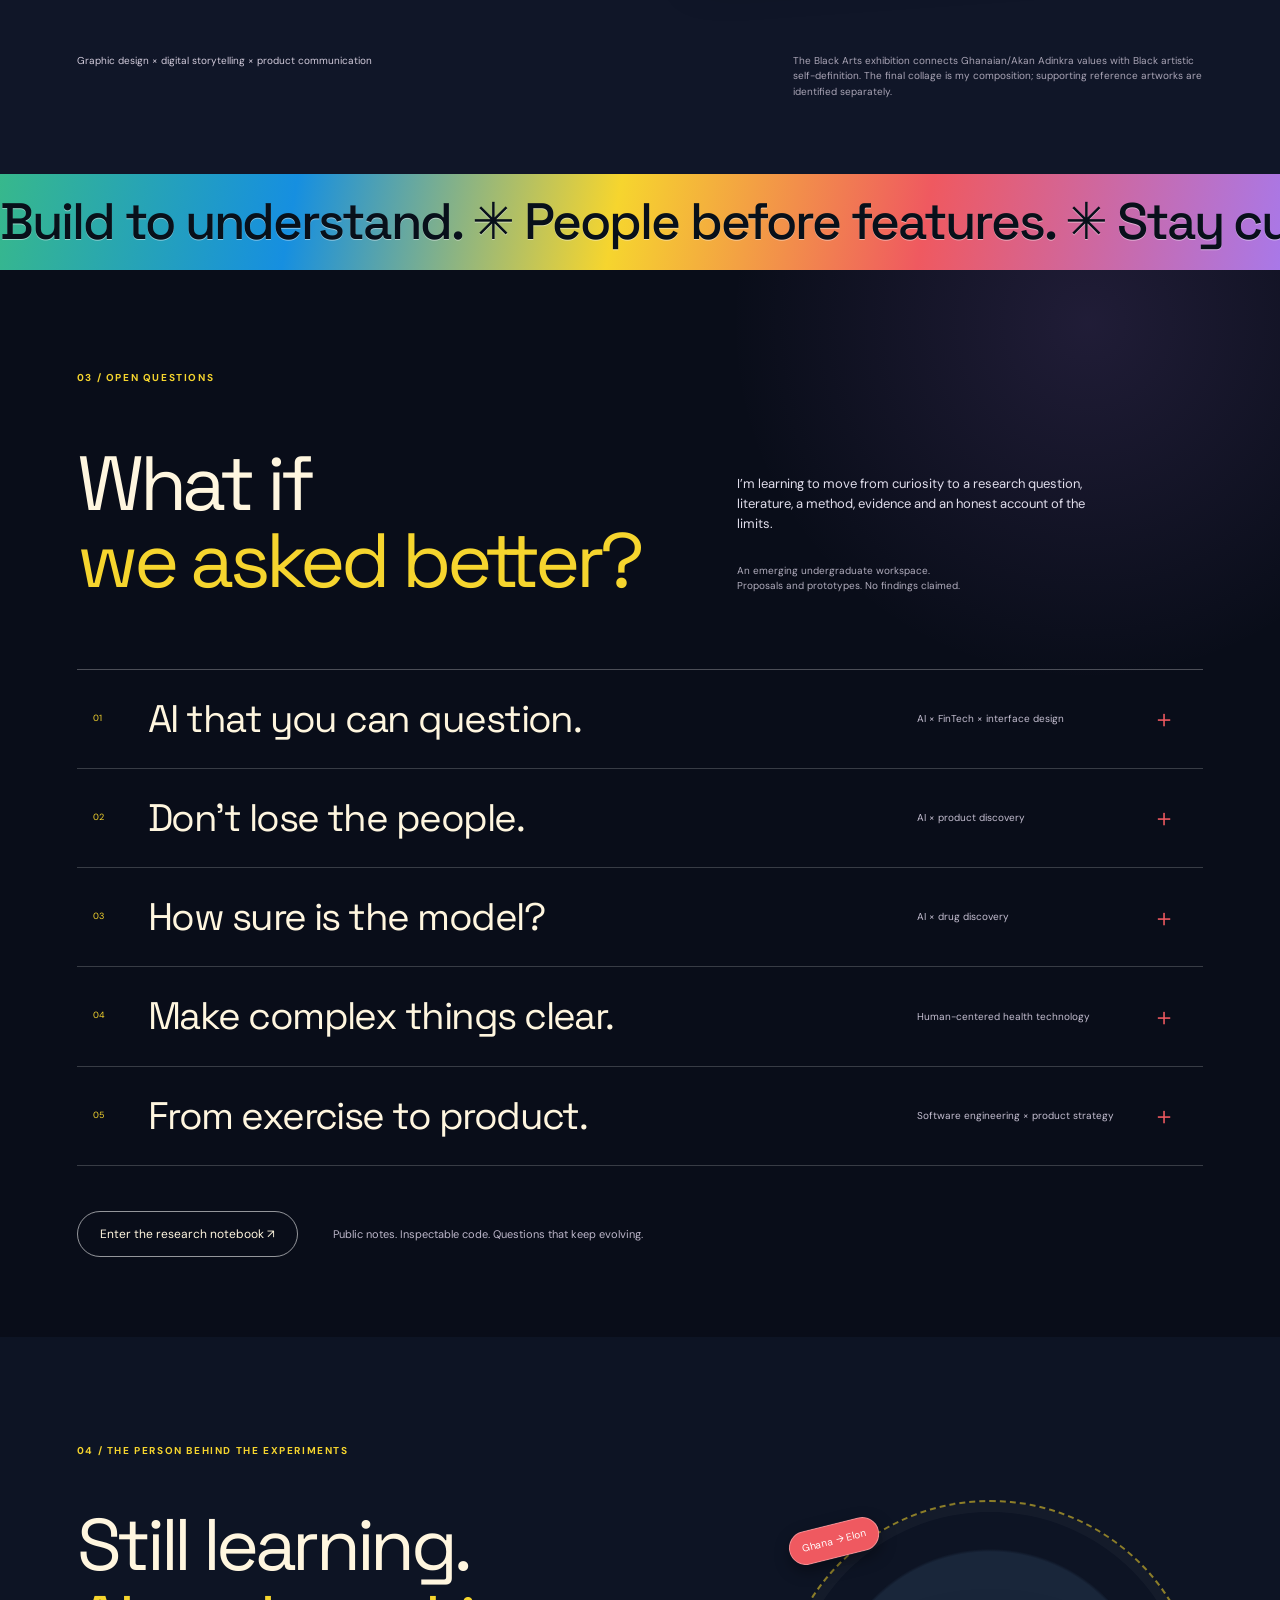
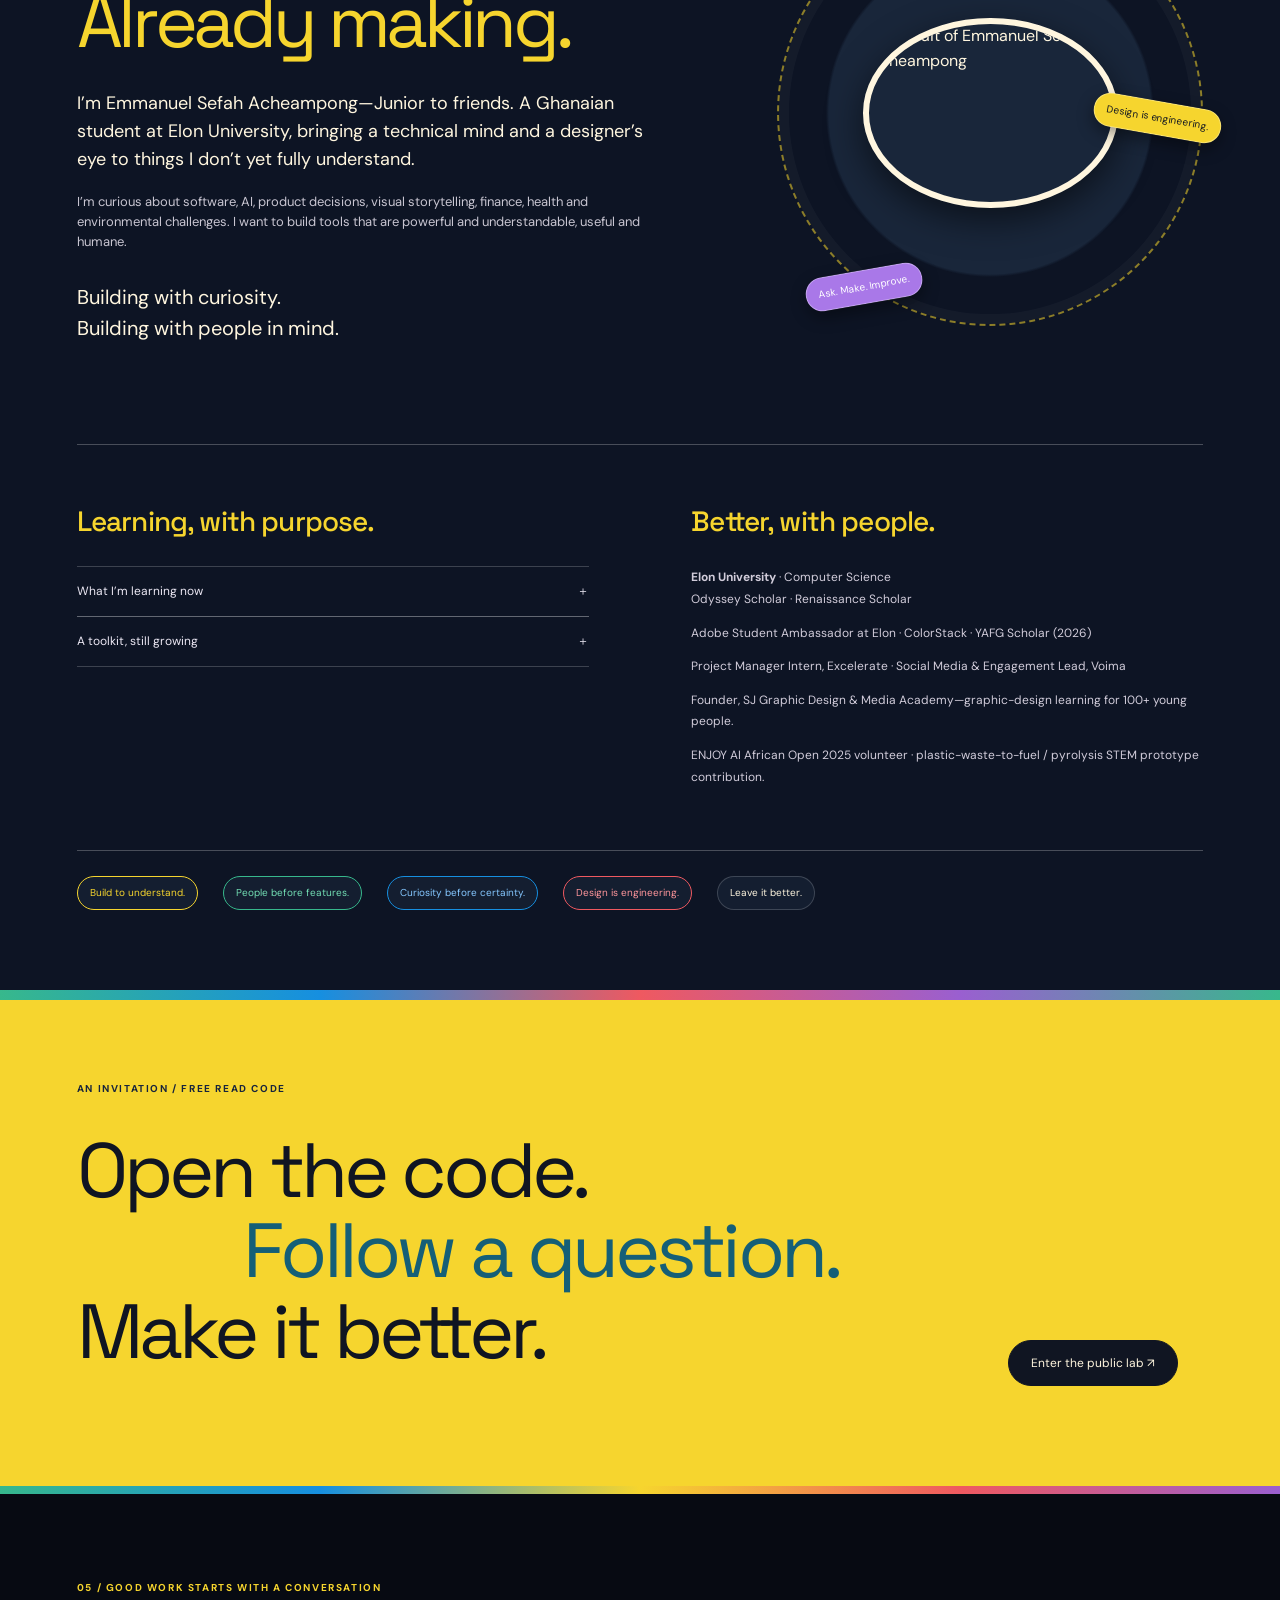
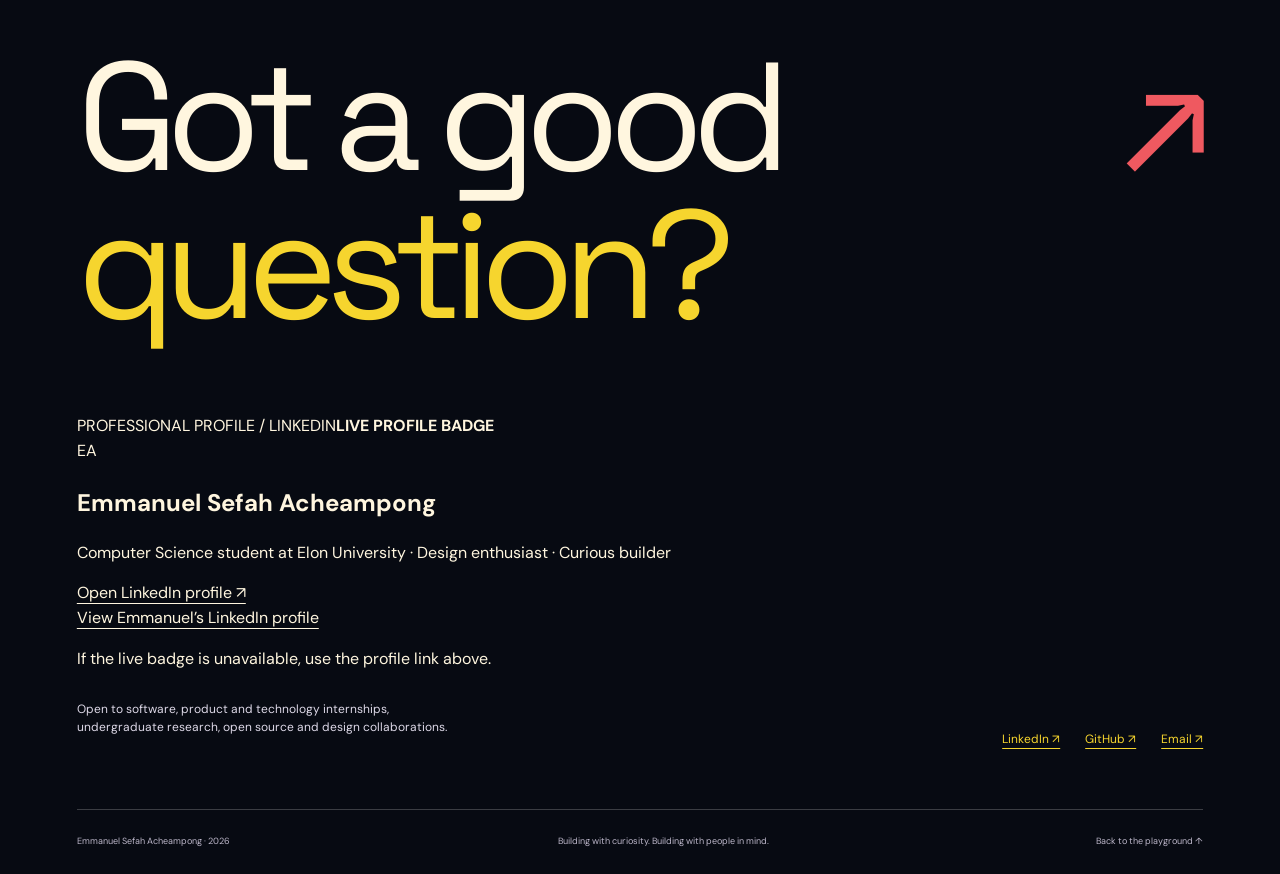
==== commit 71bf7c44: "Show LinkedIn profile preview in portfolio" ====
--- a/index.html
+++ b/index.html
@@ -1,10 +1,10 @@
 <!doctype html>
-<html lang="en"><head><meta charset="utf-8"><meta name="viewport" content="width=device-width,initial-scale=1"><meta name="theme-color" content="#080c17"><meta name="description" content="Emmanuel Sefah Acheampong: Computer Science student, design enthusiast, and curious builder. Explore playable games, visual stories and human-centered research."><title>Emmanuel — a curiosity playground</title><link rel="preconnect" href="https://fonts.googleapis.com"><link rel="preconnect" href="https://fonts.gstatic.com" crossorigin><link href="https://fonts.googleapis.com/css2?family=DM+Sans:wght@400;500;600;700&family=Righteous&family=Space+Grotesk:wght@400;500;600;700&display=swap" rel="stylesheet"><link rel="stylesheet" href="assets/portfolio/style.css?v=20261008-3"></head>
+<html lang="en"><head><meta charset="utf-8"><meta name="viewport" content="width=device-width,initial-scale=1"><meta name="theme-color" content="#ece9f7"><meta name="description" content="Emmanuel Sefah Acheampong: Computer Science student, design enthusiast, and curious builder. Explore playable games, visual stories and human-centered research."><title>Emmanuel — a curiosity playground</title><link rel="preconnect" href="https://fonts.googleapis.com"><link rel="preconnect" href="https://fonts.gstatic.com" crossorigin><link href="https://fonts.googleapis.com/css2?family=DM+Sans:wght@400;500;600;700&family=Space+Grotesk:wght@400;500;600;700&display=swap" rel="stylesheet"><link rel="stylesheet" href="assets/portfolio/style.css?v=20261006-2"></head>
 <body>
 <a class="skip" href="#main">Skip to content</a><div class="cursor" aria-hidden="true"><span>Explore</span></div>
 <header><a class="identity" href="#top" aria-label="Emmanuel, back to top">e<span class="identity-dot">.</span><span class="identity-name">Emmanuel<br>Acheampong</span></a><div class="header-right"><button class="motion-toggle" id="motion" type="button" aria-pressed="true">Motion on <span>◉</span></button><button class="menu-toggle" id="menu-button" aria-expanded="false" aria-controls="menu">Index <span>＋</span></button></div></header>
-<div id="menu" class="menu-overlay" hidden><nav aria-label="Portfolio index"><a href="#work"><small>01</small> Made things <span>↗</span></a><a href="#design"><small>02</small> Visual mind <span>↗</span></a><a href="#lab"><small>03</small> Open questions <span>↗</span></a><a href="#about"><small>04</small> The person <span>↗</span></a><a href="#contact"><small>05</small> Say hello <span>↗</span></a><a class="menu-github" href="https://github.com/emmanuelacheampong0">Or open the source on GitHub ↗</a></nav></div>
-<main id="main"><section class="hero" id="top" aria-labelledby="hero-title"><div class="pass-lanyard" aria-hidden="true"><span>EMMANUEL · CURIOSITY LAB</span><b></b></div><div class="hero-note">Ghanaian perspective.<br>Endless room to explore.</div><h1 id="hero-title"><span>A little</span><span class="curious">curious<span class="asterisk" aria-hidden="true">✳</span></span><span>A lot of</span><span class="possibility">possibility.</span></h1><div class="sculpture"><canvas id="sculpture" role="img" aria-label="A glossy, interactive 3D curiosity sculpture. Drag to rotate or use the shape controls."></canvas><div class="fallback-orb" aria-hidden="true"></div><span class="sculpture-caption">01 / an idea, taking shape</span><div class="shape-controls" role="group" aria-label="Change sculpture shape"><button type="button" data-shape="0" aria-pressed="true">Loop</button><button type="button" data-shape="1" aria-pressed="false">Orbit</button><button type="button" data-shape="2" aria-pressed="false">Play</button></div><p class="drag-hint">Drag the object. See what changes.</p></div><button type="button" class="sticker" id="spark" aria-label="Try another sculpture shape">Always<br>learning<span>↗</span></button><div class="hero-bottom"><p><strong>Emmanuel Sefah Acheampong</strong><br>Computer Science @ Elon University</p><p class="hero-position">Code × design × product thinking.<br>Building with people in mind.</p><a class="scroll-link" href="#work">Scroll to discover <span>↓</span></a></div></section>
+<div id="menu" class="menu-overlay" hidden><nav aria-label="Portfolio index"><a href="#work"><small>01</small> Made things <span>↗</span></a><a href="games/index.html"><small>↗</small> Play the games <span>↗</span></a><a href="#design"><small>02</small> Visual mind <span>↗</span></a><a href="#lab"><small>03</small> Open questions <span>↗</span></a><a href="#about"><small>04</small> The person <span>↗</span></a><a href="#contact"><small>05</small> Say hello <span>↗</span></a><a class="menu-github" href="https://github.com/emmanuelacheampong0">Or open the source on GitHub ↗</a></nav></div>
+<main id="main"><section class="hero" id="top" aria-labelledby="hero-title"><div class="hero-note">Ghanaian perspective.<br>Endless room to explore.</div><h1 id="hero-title"><span>A little</span><span class="curious">curious<span class="asterisk" aria-hidden="true">✳</span></span><span>A lot of</span><span class="possibility">possibility.</span></h1><div class="sculpture"><canvas id="sculpture" role="img" aria-label="A glossy, interactive 3D curiosity sculpture. Drag to rotate or use the shape controls."></canvas><div class="fallback-orb" aria-hidden="true"></div><span class="sculpture-caption">01 / an idea, taking shape</span><div class="shape-controls" role="group" aria-label="Change sculpture shape"><button type="button" data-shape="0" aria-pressed="true">Loop</button><button type="button" data-shape="1" aria-pressed="false">Orbit</button><button type="button" data-shape="2" aria-pressed="false">Play</button></div><p class="drag-hint">Drag the object. See what changes.</p></div><button type="button" class="sticker" id="spark" aria-label="Try another sculpture shape">Always<br>learning<span>↗</span></button><div class="hero-bottom"><p><strong>Emmanuel Sefah Acheampong</strong><br>Computer Science @ Elon University</p><p class="hero-position">Code × design × product thinking.<br>Building with people in mind.</p><a class="scroll-link" href="#work">Scroll to discover <span>↓</span></a><a class="scroll-link" href="https://www.linkedin.com/in/emmanuel-acheampong0/" target="_blank" rel="noopener noreferrer" aria-label="Visit Emmanuel’s LinkedIn profile">LinkedIn ↗</a></div></section>
 <section class="manifesto" aria-labelledby="manifesto-title"><div class="chapter-label">Not a finished story. An open laboratory.</div><h2 id="manifesto-title" data-reveal>I take things apart.<br><span>Then make something</span><br>worth putting together.</h2><div class="manifesto-aside"><span class="scribble" aria-hidden="true">↝</span><p>I’m building what I learned two minutes ago. Sometimes it’s a game. Sometimes a visual story. Sometimes a question that refuses to leave.</p></div></section>
 <section id="work" class="work-scroll" aria-labelledby="work-title"><div class="stage"><div class="stage-top"><span class="chapter-label" id="work-title">01 / made things</span><span class="stage-number" aria-hidden="true">01 — 04</span><span class="stage-instruction">Scroll through the work · or choose a project</span></div><div class="stage-layout"><div class="project-story" aria-live="polite"><span class="project-category" id="project-category">Python foundations / browser playable</span><h2 id="project-title">Small game.<br>Big learning.</h2><p id="project-description">Roshambo turns a familiar ruleset into reusable functions, fair decisions, randomized computer behavior and a complete little game.</p><p class="project-learning" id="project-learning">Built to understand functions, loops, debugging and incremental testing.</p><div class="project-actions"><a class="pill primary" id="project-demo" href="games/roshambo/">Play Roshambo <span>↗</span></a><a class="source-link" id="project-source" href="https://github.com/emmanuelacheampong0/emmanuelacheampong0/tree/main/games/roshambo">Code & notes ↗</a></div></div><div class="project-art" id="project-art" data-cursor="Look closer"><div class="project-art-inner" id="project-preview"><div class="rps-preview" aria-label="Roshambo game preview"><span class="preview-label">ROSHAMBO / PLAY</span><div class="rps-discs"><span>R</span><span>P</span><span>S</span></div><span class="preview-caption">A familiar ruleset. A new way to learn.</span></div></div><span class="art-tag" id="art-tag">Playable · Python + browser edition</span></div></div><div class="project-picker" role="group" aria-label="Choose a featured project"><button type="button" data-project="0" aria-pressed="true"><small>01</small> Roshambo</button><button type="button" data-project="1" aria-pressed="false"><small>02</small> Neddle</button><button type="button" data-project="2" aria-pressed="false"><small>03</small> Black Arts</button><button type="button" data-project="3" aria-pressed="false"><small>04</small> Voima</button></div></div></section>
 <section class="visuals" id="design" aria-labelledby="design-title"><div class="visual-intro"><span class="chapter-label">02 / a visual mind</span><h2 id="design-title" data-reveal>Function.<br>Feeling.<br><em>A point of view.</em></h2><p>Design is how I make an idea understandable—and how I give it a voice. Product communication, cultural memory, and stories that ask people to care.</p><span class="visual-star" aria-hidden="true">✳</span></div><div class="gallery"><a class="gallery-piece piece-one" href="projects/voima/" data-cursor="View story"><img src="https://raw.githubusercontent.com/emmanuelacheampong0/emmanuelacheampong0/main/assets/projects/voima-app.jpg" loading="lazy" alt="Voima onboarding: an early health-product interface concept"><span>01 / Product, made understandable ↗</span></a><a class="gallery-piece piece-two" href="projects/voima/" data-cursor="View story"><img src="https://raw.githubusercontent.com/emmanuelacheampong0/emmanuelacheampong0/main/assets/projects/voima-campaign.jpg" loading="lazy" alt="World Blood Donor Day campaign visual designed for Voima"><span>02 / Design that asks people to act ↗</span></a><a class="gallery-piece piece-three" href="projects/black-arts/" data-cursor="Explore"><img src="https://raw.githubusercontent.com/emmanuelacheampong0/emmanuelacheampong0/main/assets/projects/black-arts-collage.jpg" loading="lazy" alt="Emmanuel’s digital collage: Our People, Our Stories, Our Art, Our Power"><span>03 / Our stories. Our power. ↗</span></a><a class="gallery-piece piece-four" href="projects/voima/" data-cursor="View story"><img src="https://raw.githubusercontent.com/emmanuelacheampong0/emmanuelacheampong0/main/assets/projects/voima-health-info.jpg" loading="lazy" alt="Sickle-cell education graphic for Voima"><span>04 / Clarity is a design decision ↗</span></a></div><div class="design-footnote"><span>Graphic design × digital storytelling × product communication</span><p>The Black Arts exhibition connects Ghanaian/Akan Adinkra values with Black artistic self-definition. The final collage is my composition; supporting reference artworks are identified separately.</p></div></section>
@@ -18,5 +18,5 @@
 </div><div class="lab-footer"><a class="pill" href="research/">Enter the research notebook ↗</a><p>Public notes. Inspectable code. Questions that keep evolving.</p></div></section>
 <section id="about" class="about" aria-labelledby="about-title"><span class="chapter-label">04 / the person behind the experiments</span><div class="about-layout"><div><h2 id="about-title" data-reveal>Still learning.<br><em>Already making.</em></h2><p class="about-lede">I’m Emmanuel Sefah Acheampong—Junior to friends. A Ghanaian student at Elon University, bringing a technical mind and a designer’s eye to things I don’t yet fully understand.</p><p>I’m curious about software, AI, product decisions, visual storytelling, finance, health and environmental challenges. I want to build tools that are powerful and understandable, useful and humane.</p><p class="philosophy">Building with curiosity.<br>Building with people in mind.</p></div><div class="about-orbit"><img src="https://raw.githubusercontent.com/emmanuelacheampong0/emmanuelacheampong0/main/assets/projects/emmanuel-portrait.jpg" loading="lazy" alt="Portrait of Emmanuel Sefah Acheampong"><span class="orbit-note note-one">Ghana → Elon</span><span class="orbit-note note-two">Design is engineering.</span><span class="orbit-note note-three">Ask. Make. Improve.</span></div></div><div class="about-columns"><div><h3>Learning, with purpose.</h3><details><summary>What I’m learning now <span>＋</span></summary><ul><li><strong>Software engineering & Python</strong> — functions, strings, sequences, modularity, tests, debugging, documentation, deployment and maintenance.</li><li><strong>AI & machine learning</strong> — programming, math, data, model evaluation and human-centered foundations.</li><li><strong>Product management</strong> — discovery, user research, requirements, prioritization, experiments, metrics and strategy.</li><li><strong>Product design & UI/UX</strong> — accessible flows, information architecture, hierarchy, prototyping and usability.</li><li><strong>FinTech & research</strong> — understandable tools and the process from questions to methods, evidence and limitations.</li></ul></details><details><summary>A toolkit, still growing <span>＋</span></summary><p>Engineering: Python, HTML, JavaScript, Git, GitHub, tests.<br>Design: Adobe Creative Cloud, Figma, UI/UX, prototyping and visual storytelling.<br>Product: discovery, workflows and meaningful metrics.<br>Research: literature review, questions, methods and evaluation.<br>Development: VS Code, browser tools and documentation.</p><p>Tools I use or am learning through projects—not claims of expert-level proficiency.</p></details></div><div><h3>Better, with people.</h3><p><strong>Elon University</strong> · Computer Science<br>Odyssey Scholar · Renaissance Scholar</p><p>Adobe Student Ambassador at Elon · ColorStack · YAFG Scholar (2026)</p><p>Project Manager Intern, Excelerate · Social Media & Engagement Lead, Voima</p><p>Founder, SJ Graphic Design & Media Academy—graphic-design learning for 100+ young people.</p><p>ENJOY AI African Open 2025 volunteer · plastic-waste-to-fuel / pyrolysis STEM prototype contribution.</p></div></div><div class="principle-line"><span>Build to understand.</span><span>People before features.</span><span>Curiosity before certainty.</span><span>Design is engineering.</span><span>Leave it better.</span></div></section>
 <section class="open-source"><span class="chapter-label">An invitation / Free Read Code</span><p>Open the code.<br><span>Follow a question.</span><br>Make it better.</p><a class="pill" href="https://github.com/emmanuelacheampong0">Enter the public lab ↗</a></section>
-<footer id="contact"><span class="chapter-label">05 / good work starts with a conversation</span><a class="hello" href="mailto:emmanuelacheampong816@gmail.com" data-cursor="Say hello">Got a good<br><em>question?</em><span>↗</span></a><div class="contact-bottom"><p>Open to software, product and technology internships,<br>undergraduate research, open source and design collaborations.</p><div><a href="https://www.linkedin.com/in/emmanuel-acheampong0">LinkedIn ↗</a><a href="https://github.com/emmanuelacheampong0">GitHub ↗</a><a href="mailto:emmanuelacheampong816@gmail.com">Email ↗</a></div></div><div class="colophon"><span>Emmanuel Sefah Acheampong · <span id="year"></span></span><span>Building with curiosity. Building with people in mind.</span><a href="#top">Back to the playground ↑</a></div></footer>
-</main><script src="assets/portfolio/app.js?v=20261007-1"></script><script src="assets/portfolio/sculpture.js?v=20261006-2"></script></body></html>
+<footer id="contact"><span class="chapter-label">05 / good work starts with a conversation</span><a class="hello" href="mailto:emmanuelacheampong816@gmail.com" data-cursor="Say hello">Got a good<br><em>question?</em><span>↗</span></a><section class="linkedin-preview" aria-label="LinkedIn profile preview"><div class="linkedin-top"><span>PROFESSIONAL PROFILE / LINKEDIN</span><b>LIVE PROFILE BADGE</b></div><div class="linkedin-body"><div class="linkedin-monogram" aria-hidden="true">EA</div><div><h2>Emmanuel Sefah Acheampong</h2><p>Computer Science student at Elon University · Design enthusiast · Curious builder</p><a href="https://www.linkedin.com/in/emmanuel-acheampong0/" target="_blank" rel="noopener noreferrer">Open LinkedIn profile ↗</a></div></div><div class="badge-base LI-profile-badge" data-locale="en_US" data-size="medium" data-theme="dark" data-type="VERTICAL" data-vanity="emmanuel-acheampong0" data-version="v1"><a class="badge-base__link LI-simple-link" href="https://www.linkedin.com/in/emmanuel-acheampong0/">View Emmanuel’s LinkedIn profile</a></div><p class="linkedin-fallback">If the live badge is unavailable, use the profile link above.</p></section><div class="contact-bottom"><p>Open to software, product and technology internships,<br>undergraduate research, open source and design collaborations.</p><div><a href="https://www.linkedin.com/in/emmanuel-acheampong0">LinkedIn ↗</a><a href="https://github.com/emmanuelacheampong0">GitHub ↗</a><a href="mailto:emmanuelacheampong816@gmail.com">Email ↗</a></div></div><div class="colophon"><span>Emmanuel Sefah Acheampong · <span id="year"></span></span><span>Building with curiosity. Building with people in mind.</span><a href="#top">Back to the playground ↑</a></div></footer>
+</main><script src="assets/portfolio/app.js?v=20261006-2"></script><script src="assets/portfolio/sculpture.js?v=20261006-2"></script></body></html>
--- a/assets/portfolio/style.css
+++ b/assets/portfolio/style.css
@@ -165,3 +165,118 @@
 /* Keep the fixed navigation readable against the dark festival header. */
 header .menu-toggle,header .motion-toggle{color:var(--ink)}
 header .menu-toggle:hover,header .motion-toggle:hover{color:var(--acid)}
+
+
+/* A hanging pass turns the opening into an invitation to explore. */
+.hero{
+  height:100svh;min-height:790px;max-height:1040px;
+  padding:0 4vw 30px;
+  isolation:isolate;
+}
+.hero::after{
+  top:16.5%;left:50%;transform:translateX(-50%);
+  width:min(1080px,89vw);height:72%;
+  border-radius:30px;
+  background:
+    radial-gradient(circle at 84% 19%,#a978e82b 0 88px,transparent 90px),
+    radial-gradient(circle at 16% 82%,#ef59601c 0 115px,transparent 117px),
+    linear-gradient(145deg,#080b13f7,#0c1425f0 62%,#080c17f7) padding-box,
+    linear-gradient(135deg,#f6d52e,#168fe0 28%,#37b88c 49%,#a35dc7 70%,#ef5960 86%,#f6d52e) border-box;
+  animation:passSway 8s ease-in-out infinite;
+  transform-origin:50% 12%;
+}
+.pass-lanyard{
+  position:absolute;left:50%;top:0;z-index:2;transform:translateX(-50%);
+  width:38px;height:19.5%;display:flex;justify-content:center;
+  background:repeating-linear-gradient(180deg,#191d2c 0 15px,#30364a 15px 18px);
+  border-inline:1px solid #ffffff35;box-shadow:0 8px 20px #0008;
+}
+.pass-lanyard span{
+  position:absolute;top:7px;writing-mode:vertical-rl;transform:rotate(180deg);
+  color:#d7d3e2;font-size:7px;letter-spacing:.14em;white-space:nowrap;
+}
+.pass-lanyard b{
+  position:absolute;bottom:-9px;width:55px;height:22px;
+  border:4px solid #52576b;border-bottom:0;border-radius:18px 18px 0 0;
+  filter:drop-shadow(0 2px 2px #0008);
+}
+.hero h1{
+  position:absolute;z-index:3;top:24%;left:calc(50% - min(540px,44.5vw) + 44px);
+  width:min(47%,510px);max-width:none;
+  font-size:clamp(56px,6.2vw,92px);line-height:.94;
+  letter-spacing:-.052em;
+}
+.hero h1>span{max-width:none}
+.hero .curious,.hero .possibility{padding-left:0}
+.hero .curious{color:#f6d52e}
+.hero .possibility{color:#fff9e9}
+.hero-note{
+  top:20%;right:calc(50% - min(540px,44.5vw) + 28px);
+  z-index:4;max-width:230px;padding:10px 14px;
+  border-radius:13px 13px 13px 3px;
+  background:#11192b;border-color:#f6d52e88;
+  box-shadow:0 8px 22px #0006;
+}
+.sculpture{
+  top:24%;right:calc(50% - min(540px,44.5vw) + 26px);
+  width:min(42vw,570px);height:54%;max-height:570px;z-index:2;
+}
+.shape-controls{bottom:4%;right:7%}
+.drag-hint{right:8%;bottom:-2%}
+.sticker{
+  left:calc(50% - min(540px,44.5vw) + 48px);right:auto;bottom:17%;
+  width:108px;height:108px;font-size:15px;
+}
+.hero-bottom{
+  left:calc(50% - min(540px,44.5vw) + 30px);
+  right:calc(50% - min(540px,44.5vw) + 30px);
+  bottom:11%;gap:14px;
+}
+.hero-bottom p{font-size:11px}
+.hero-bottom .hero-position{margin-left:auto;margin-right:auto}
+.hero-bottom .scroll-link{white-space:nowrap;padding:6px 0}
+.hero::before{animation-duration:24s}
+.hero-note,.hero-bottom p,.shape-controls,.sticker{backdrop-filter:blur(9px)}
+@keyframes passSway{
+  0%,100%{transform:translateX(-50%) rotate(-.35deg)}
+  50%{transform:translateX(-50%) rotate(.45deg)}
+}
+@media(max-width:950px){
+  .hero{min-height:790px}
+  .hero::after{width:91vw;height:73%;top:15.5%}
+  .hero h1{left:calc(50% - 45.5vw + 32px);top:24%;width:47%;font-size:clamp(52px,7vw,76px)}
+  .hero-note{right:calc(50% - 45.5vw + 22px);top:18%;max-width:190px}
+  .sculpture{right:calc(50% - 45.5vw + 20px);top:29%;width:43vw;height:47%}
+  .sticker{left:calc(50% - 45.5vw + 40px);bottom:18%;width:94px;height:94px;font-size:13px}
+  .hero-bottom{left:calc(50% - 45.5vw + 20px);right:calc(50% - 45.5vw + 20px);bottom:9%}
+}
+@media(max-width:650px){
+  .hero{height:100svh;min-height:770px;max-height:none;padding:0 5vw 20px}
+  .hero::before{inset:-2%;opacity:.86}
+  .hero::after{top:13%;width:91vw;height:75%;border-radius:23px}
+  .pass-lanyard{height:15%;width:31px}
+  .pass-lanyard span{font-size:5.5px}
+  .pass-lanyard b{width:45px;height:18px;border-width:3px}
+  .hero-note{top:16.5%;right:8%;max-width:145px;padding:7px 9px;font-size:8px}
+  .hero h1{
+    top:26%;left:10%;width:78%;
+    font-size:clamp(44px,11.6vw,62px);line-height:.95;
+    letter-spacing:-.045em;
+  }
+  .hero .curious{padding-left:3vw}
+  .hero .possibility{padding-left:0}
+  .asterisk{font-size:.48em;margin-left:5px}
+  .sculpture{top:49%;left:16%;right:auto;width:78vw;height:37%;max-height:330px}
+  .sculpture-caption{top:4%;right:6%;font-size:7px}
+  .shape-controls{right:3%;bottom:4%;padding:3px}
+  .shape-controls button{font-size:9px;padding:7px 10px}
+  .drag-hint{display:none}
+  .sticker{left:8%;bottom:21%;width:82px;height:82px;font-size:11px;border-width:2px}
+  .sticker::before{font-size:25px;top:-18px;right:-13px}
+  .hero-bottom{left:8%;right:8%;bottom:6%;gap:8px;align-items:end}
+  .hero-bottom p{font-size:9px;padding:8px 9px}
+  .hero-bottom .hero-position{display:none}
+  .scroll-link{font-size:8px}
+  .scroll-link span{margin-left:4px;font-size:17px}
+}
+@media(prefers-reduced-motion:reduce){.hero::after{animation:none}}
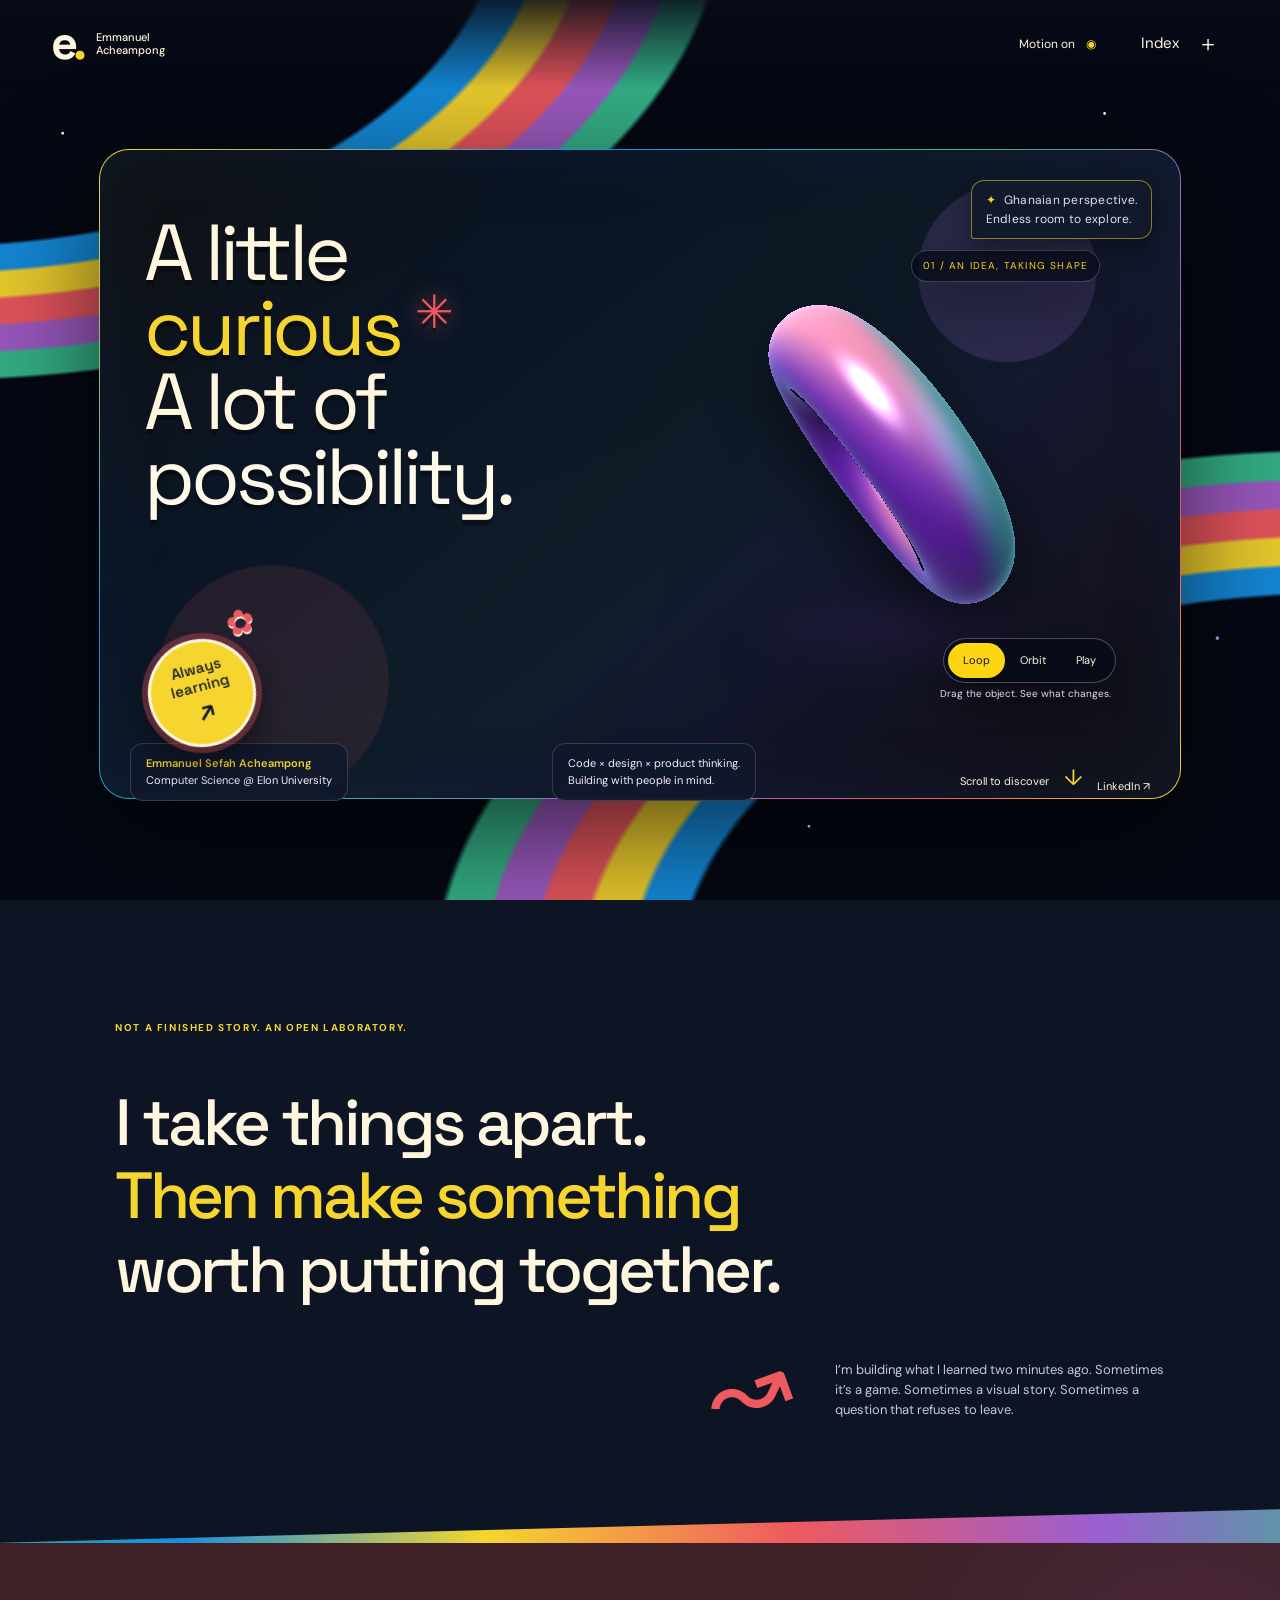
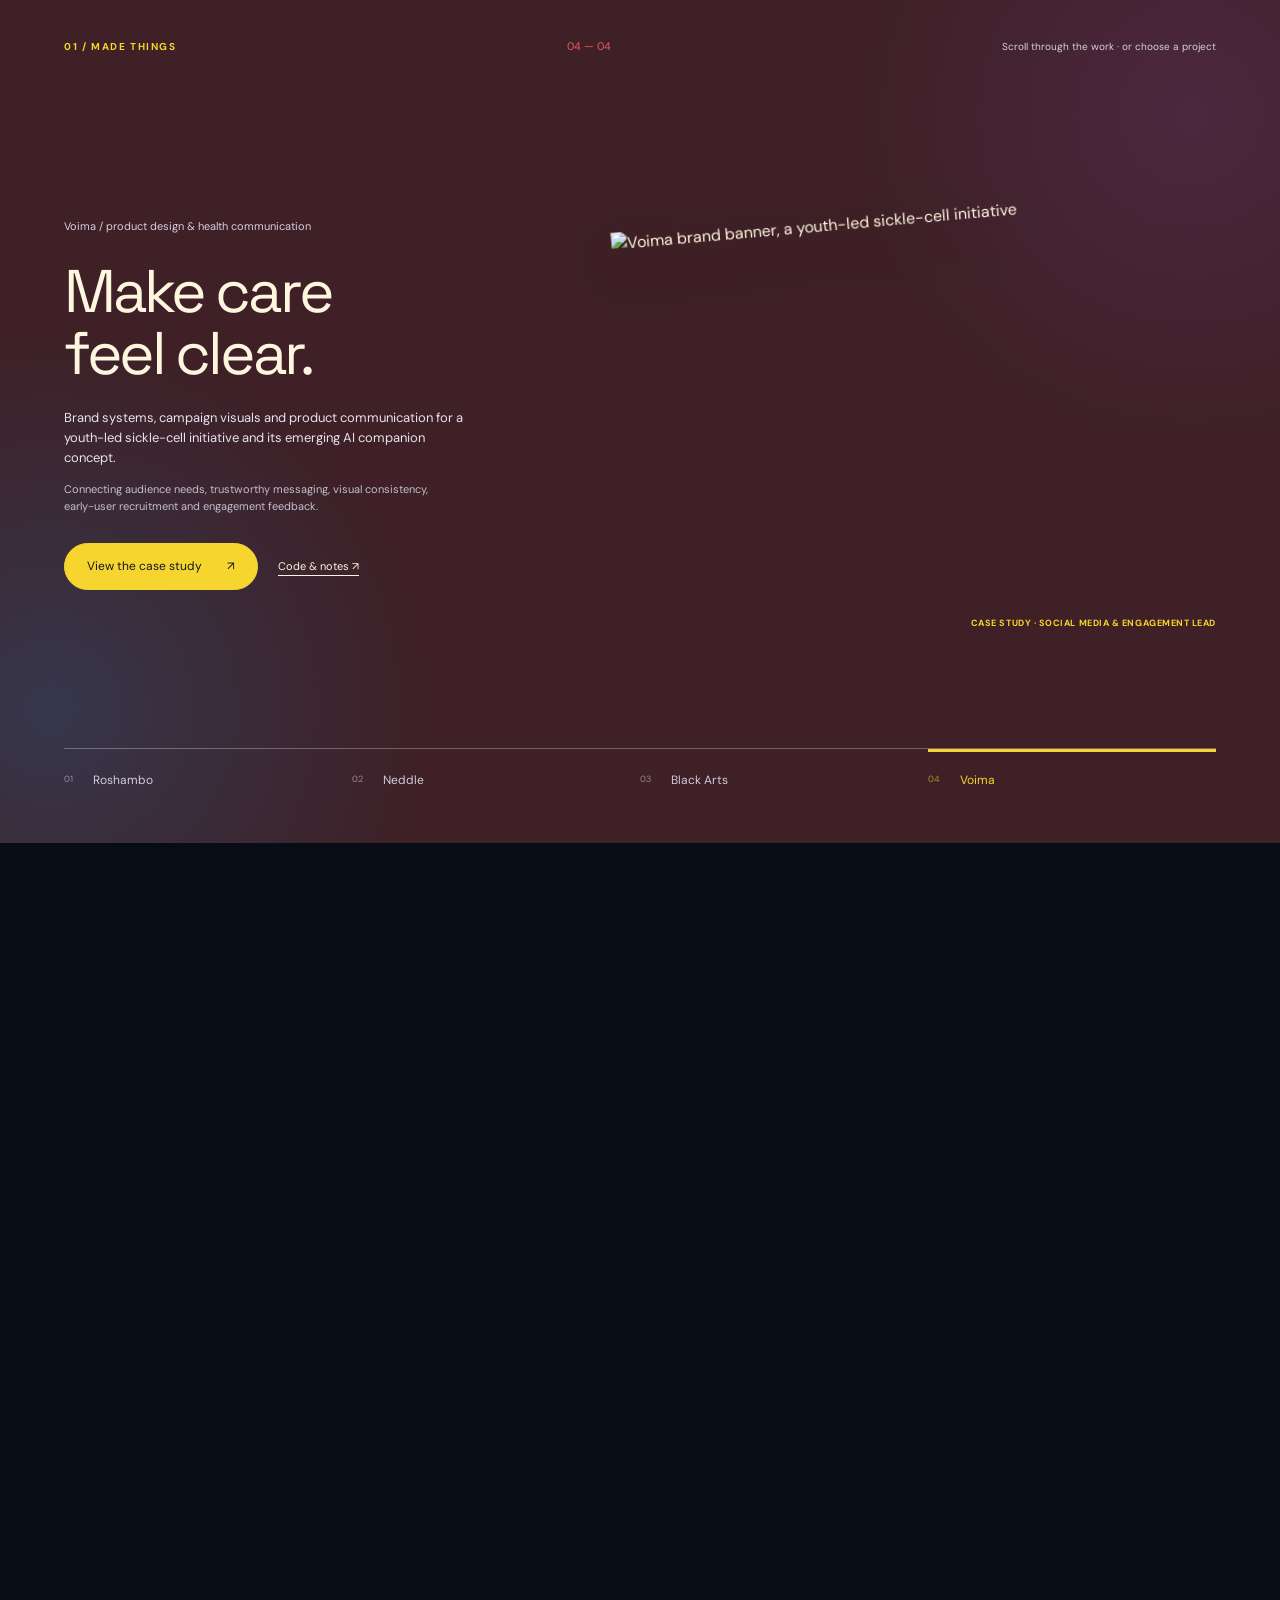
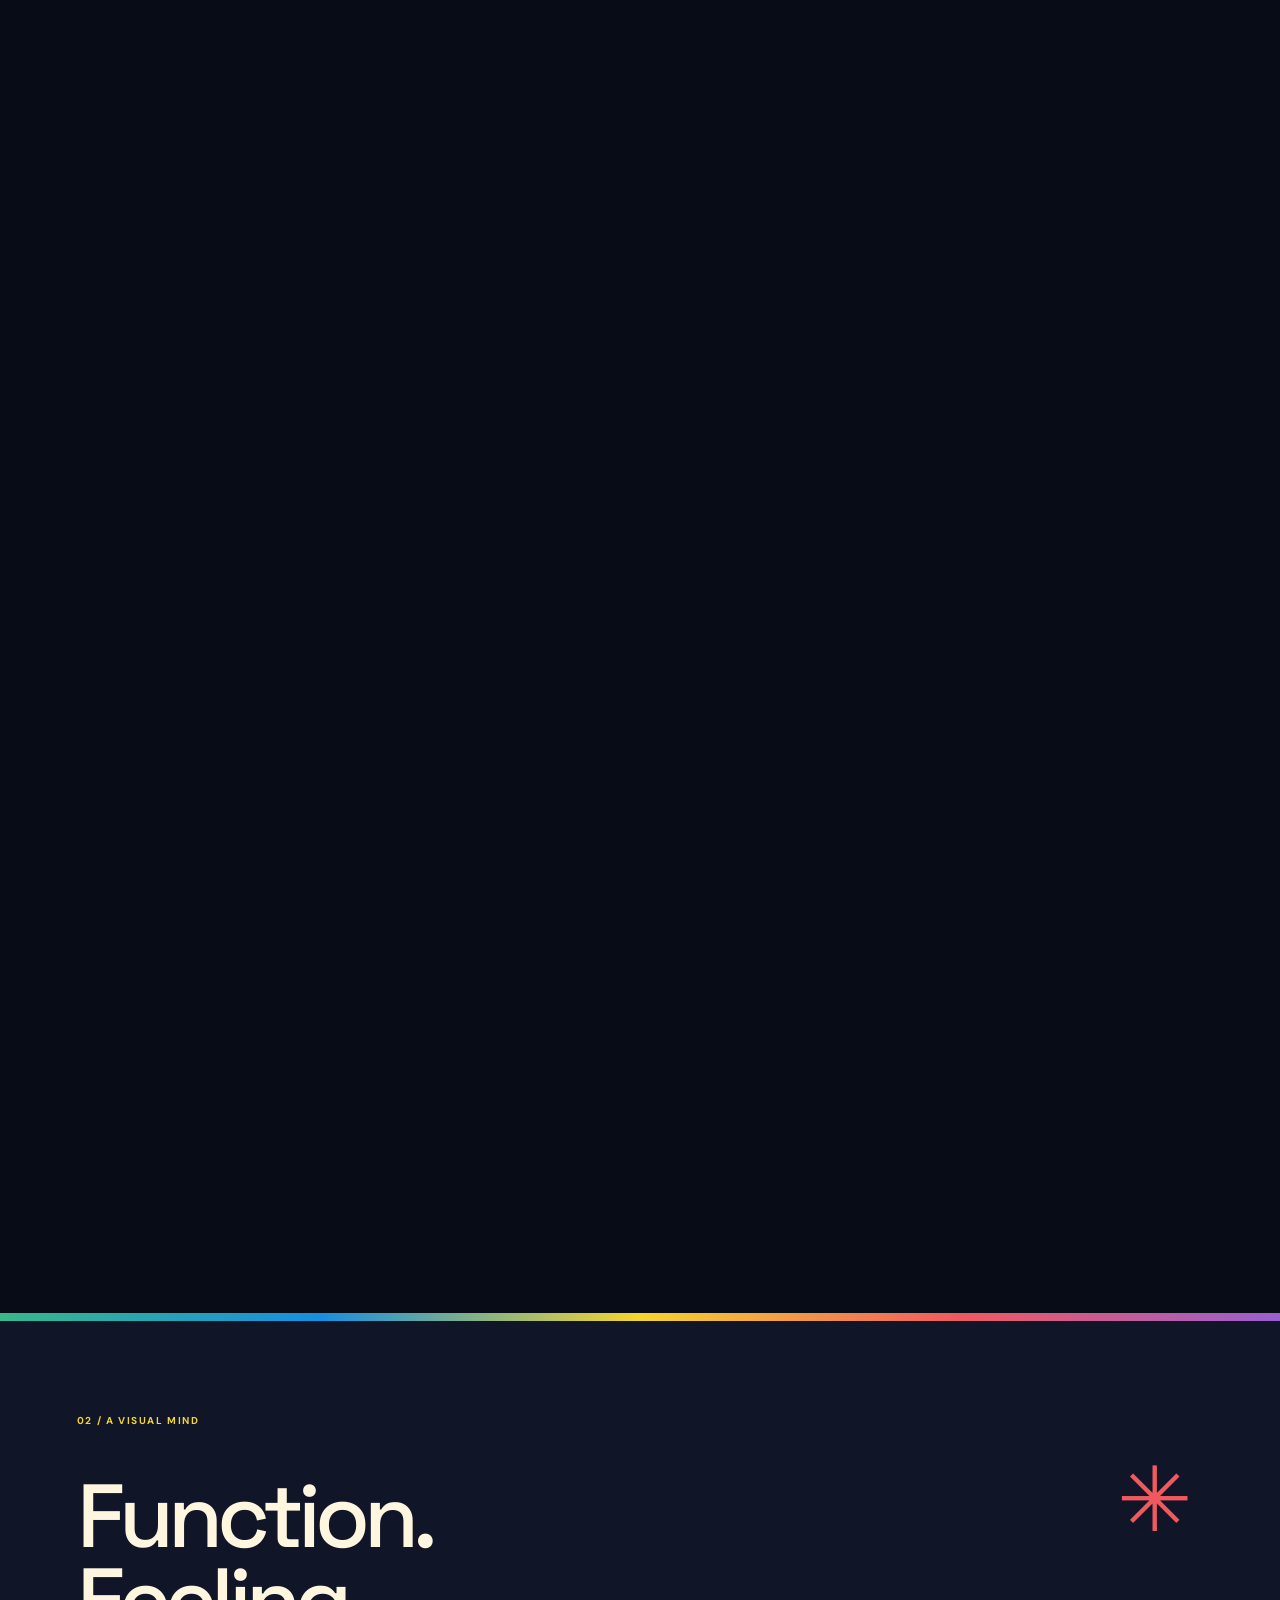
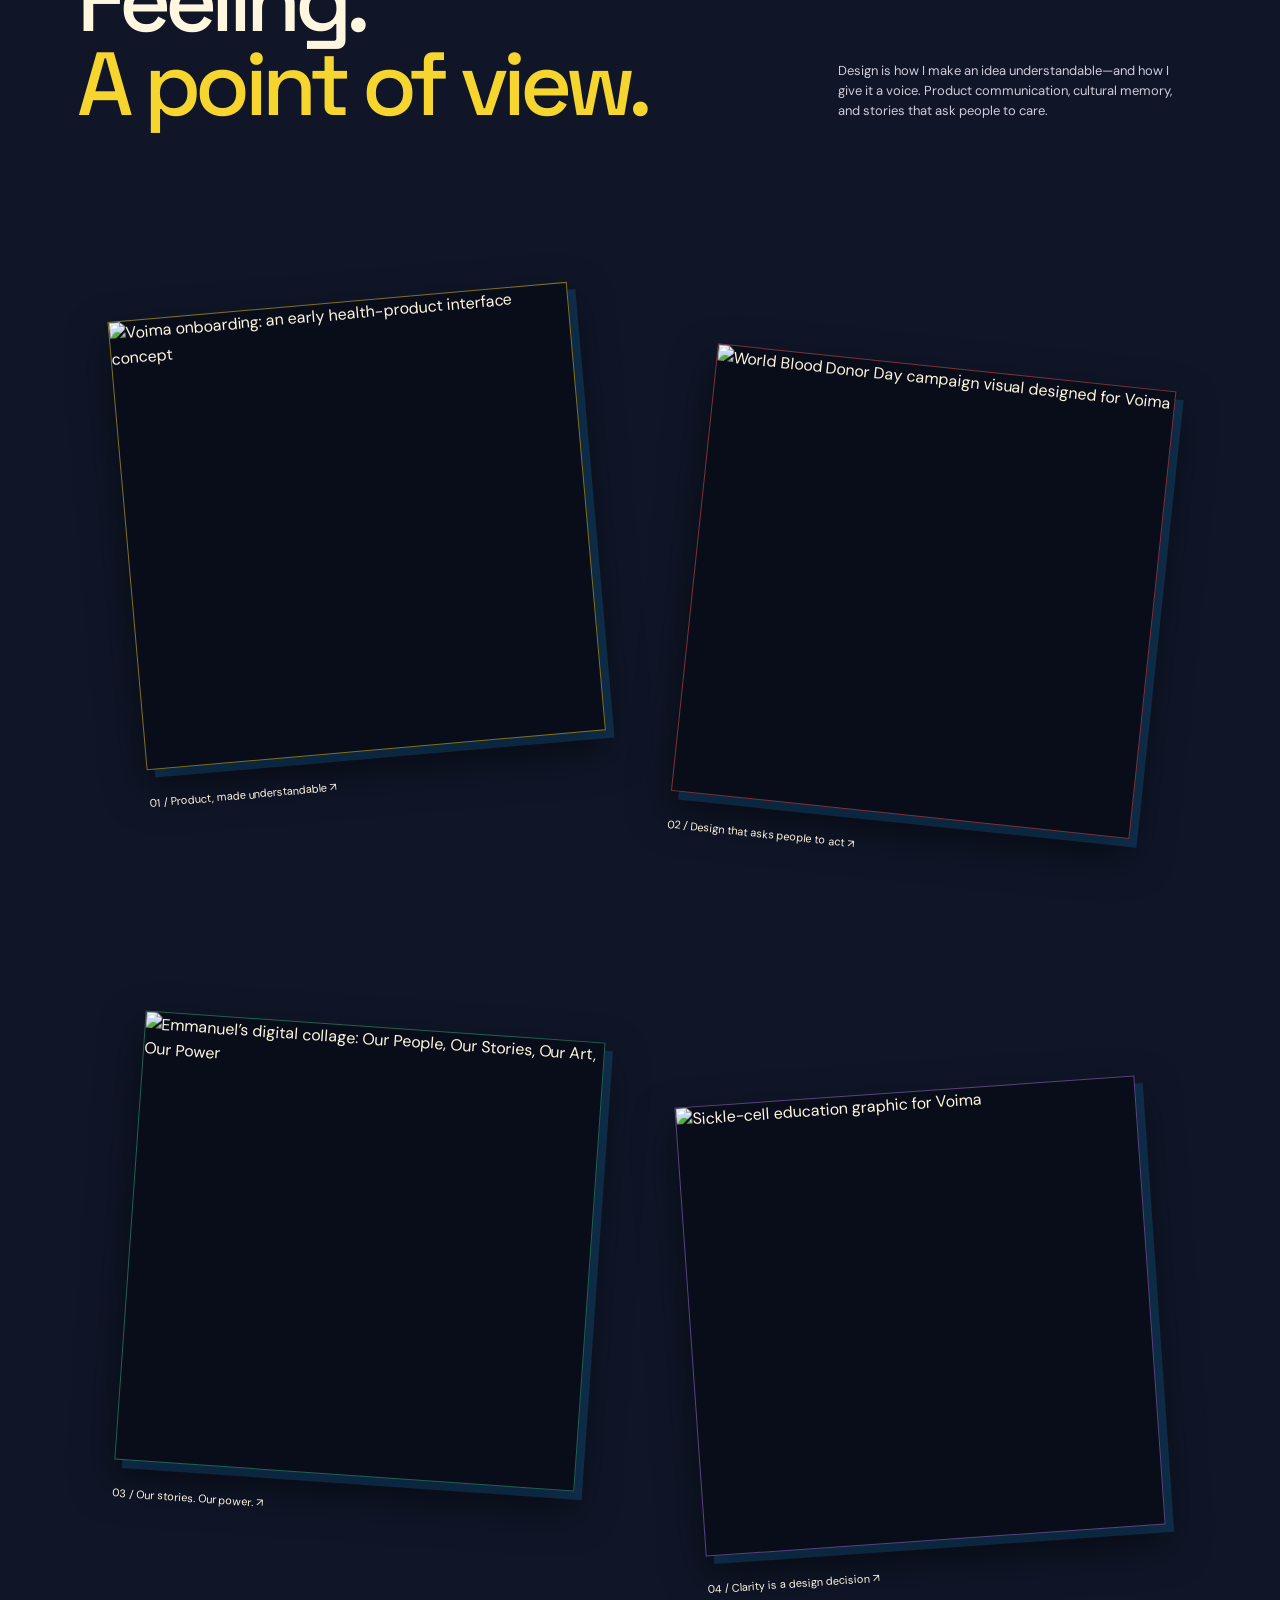
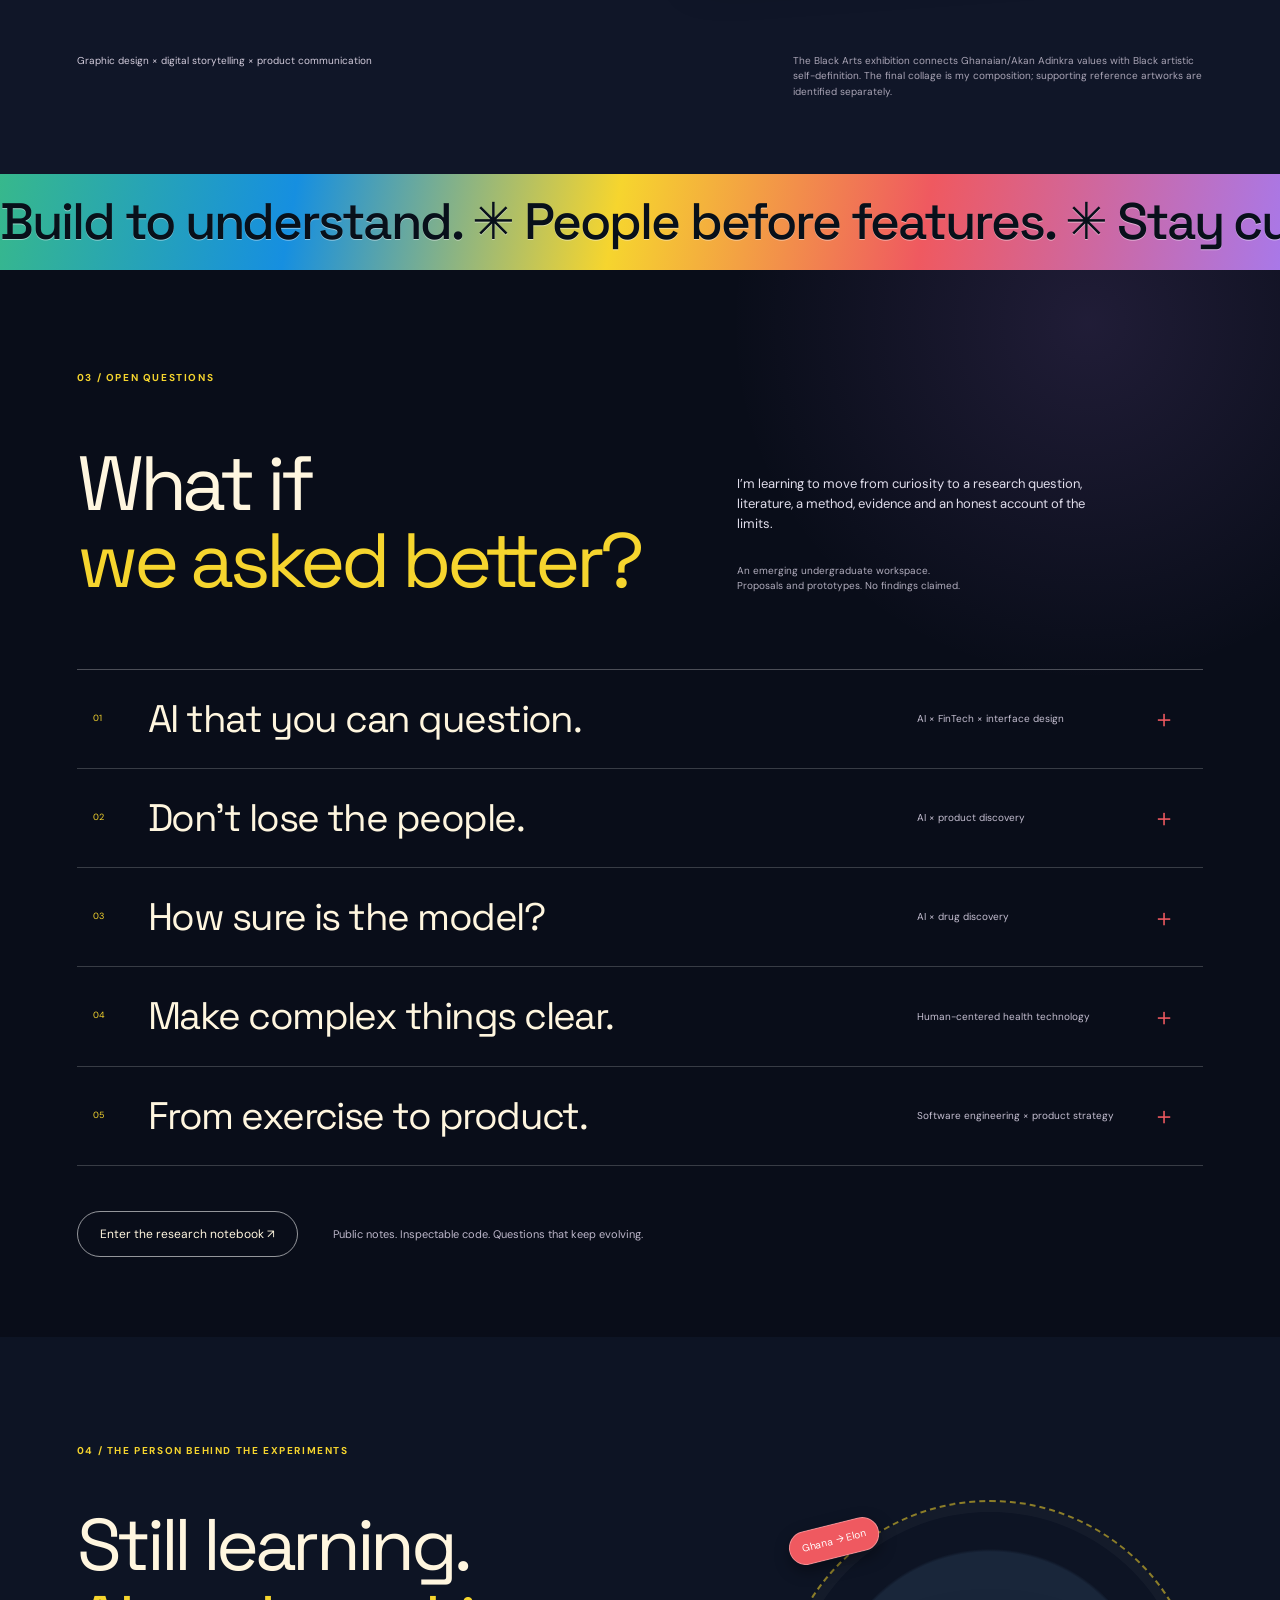
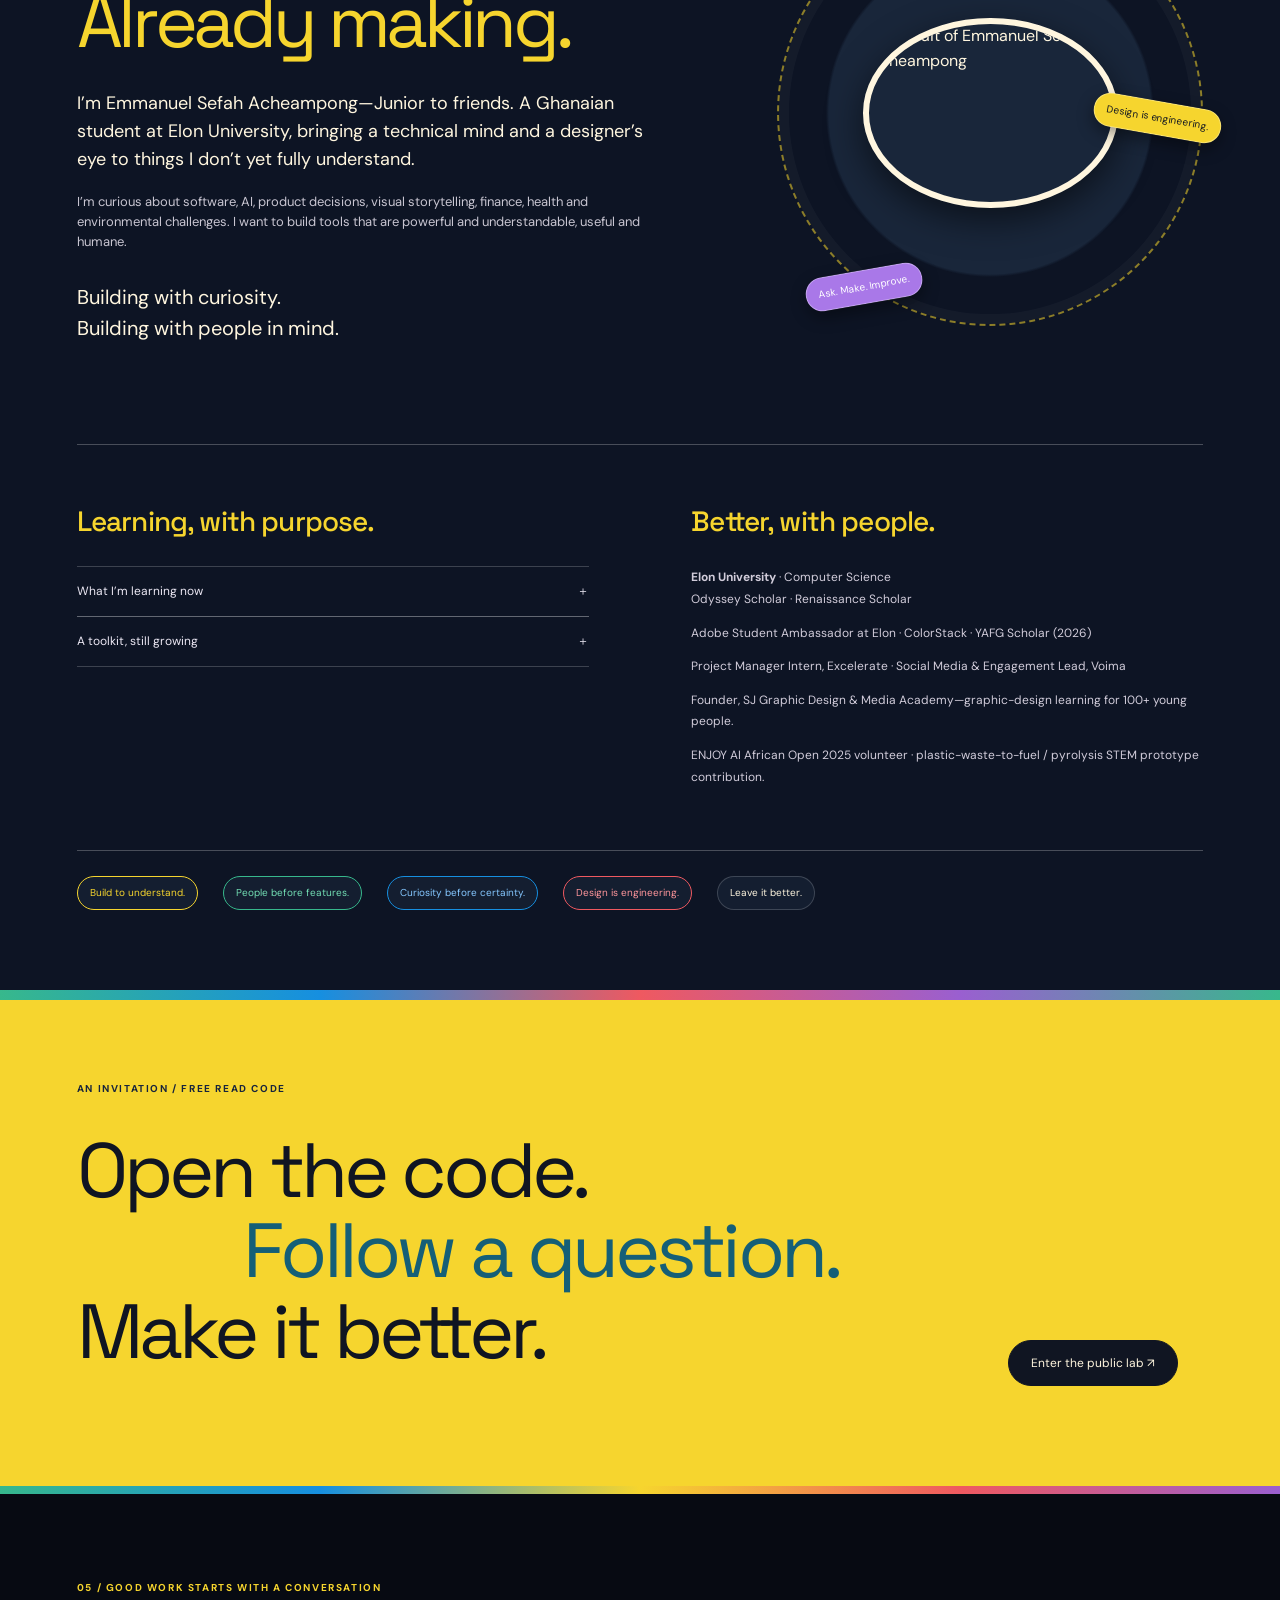
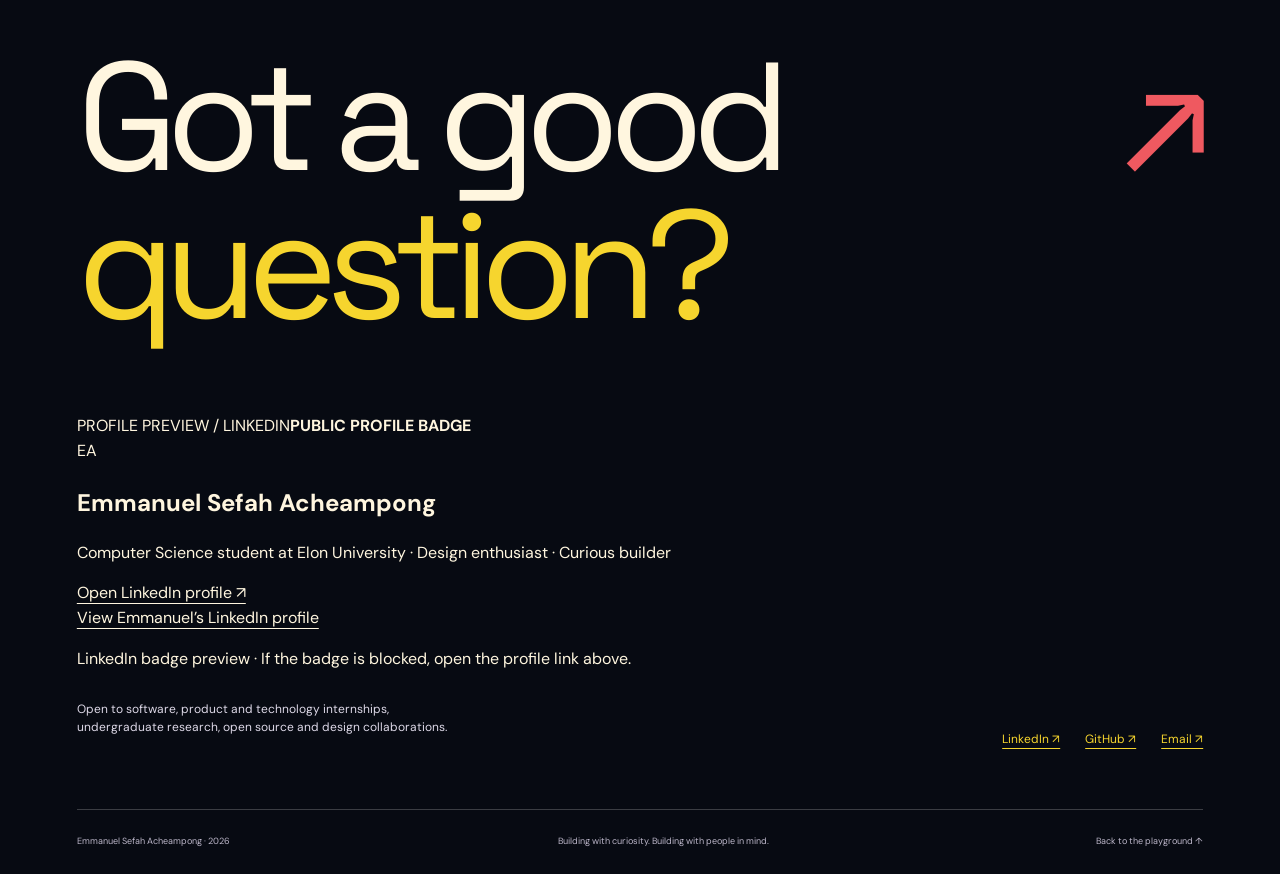
==== commit 56bb11b6: "Style LinkedIn badge preview and portfolio links" ====
--- a/index.html
+++ b/index.html
@@ -18,5 +18,5 @@
 </div><div class="lab-footer"><a class="pill" href="research/">Enter the research notebook ↗</a><p>Public notes. Inspectable code. Questions that keep evolving.</p></div></section>
 <section id="about" class="about" aria-labelledby="about-title"><span class="chapter-label">04 / the person behind the experiments</span><div class="about-layout"><div><h2 id="about-title" data-reveal>Still learning.<br><em>Already making.</em></h2><p class="about-lede">I’m Emmanuel Sefah Acheampong—Junior to friends. A Ghanaian student at Elon University, bringing a technical mind and a designer’s eye to things I don’t yet fully understand.</p><p>I’m curious about software, AI, product decisions, visual storytelling, finance, health and environmental challenges. I want to build tools that are powerful and understandable, useful and humane.</p><p class="philosophy">Building with curiosity.<br>Building with people in mind.</p></div><div class="about-orbit"><img src="https://raw.githubusercontent.com/emmanuelacheampong0/emmanuelacheampong0/main/assets/projects/emmanuel-portrait.jpg" loading="lazy" alt="Portrait of Emmanuel Sefah Acheampong"><span class="orbit-note note-one">Ghana → Elon</span><span class="orbit-note note-two">Design is engineering.</span><span class="orbit-note note-three">Ask. Make. Improve.</span></div></div><div class="about-columns"><div><h3>Learning, with purpose.</h3><details><summary>What I’m learning now <span>＋</span></summary><ul><li><strong>Software engineering & Python</strong> — functions, strings, sequences, modularity, tests, debugging, documentation, deployment and maintenance.</li><li><strong>AI & machine learning</strong> — programming, math, data, model evaluation and human-centered foundations.</li><li><strong>Product management</strong> — discovery, user research, requirements, prioritization, experiments, metrics and strategy.</li><li><strong>Product design & UI/UX</strong> — accessible flows, information architecture, hierarchy, prototyping and usability.</li><li><strong>FinTech & research</strong> — understandable tools and the process from questions to methods, evidence and limitations.</li></ul></details><details><summary>A toolkit, still growing <span>＋</span></summary><p>Engineering: Python, HTML, JavaScript, Git, GitHub, tests.<br>Design: Adobe Creative Cloud, Figma, UI/UX, prototyping and visual storytelling.<br>Product: discovery, workflows and meaningful metrics.<br>Research: literature review, questions, methods and evaluation.<br>Development: VS Code, browser tools and documentation.</p><p>Tools I use or am learning through projects—not claims of expert-level proficiency.</p></details></div><div><h3>Better, with people.</h3><p><strong>Elon University</strong> · Computer Science<br>Odyssey Scholar · Renaissance Scholar</p><p>Adobe Student Ambassador at Elon · ColorStack · YAFG Scholar (2026)</p><p>Project Manager Intern, Excelerate · Social Media & Engagement Lead, Voima</p><p>Founder, SJ Graphic Design & Media Academy—graphic-design learning for 100+ young people.</p><p>ENJOY AI African Open 2025 volunteer · plastic-waste-to-fuel / pyrolysis STEM prototype contribution.</p></div></div><div class="principle-line"><span>Build to understand.</span><span>People before features.</span><span>Curiosity before certainty.</span><span>Design is engineering.</span><span>Leave it better.</span></div></section>
 <section class="open-source"><span class="chapter-label">An invitation / Free Read Code</span><p>Open the code.<br><span>Follow a question.</span><br>Make it better.</p><a class="pill" href="https://github.com/emmanuelacheampong0">Enter the public lab ↗</a></section>
-<footer id="contact"><span class="chapter-label">05 / good work starts with a conversation</span><a class="hello" href="mailto:emmanuelacheampong816@gmail.com" data-cursor="Say hello">Got a good<br><em>question?</em><span>↗</span></a><section class="linkedin-preview" aria-label="LinkedIn profile preview"><div class="linkedin-top"><span>PROFESSIONAL PROFILE / LINKEDIN</span><b>LIVE PROFILE BADGE</b></div><div class="linkedin-body"><div class="linkedin-monogram" aria-hidden="true">EA</div><div><h2>Emmanuel Sefah Acheampong</h2><p>Computer Science student at Elon University · Design enthusiast · Curious builder</p><a href="https://www.linkedin.com/in/emmanuel-acheampong0/" target="_blank" rel="noopener noreferrer">Open LinkedIn profile ↗</a></div></div><div class="badge-base LI-profile-badge" data-locale="en_US" data-size="medium" data-theme="dark" data-type="VERTICAL" data-vanity="emmanuel-acheampong0" data-version="v1"><a class="badge-base__link LI-simple-link" href="https://www.linkedin.com/in/emmanuel-acheampong0/">View Emmanuel’s LinkedIn profile</a></div><p class="linkedin-fallback">If the live badge is unavailable, use the profile link above.</p></section><div class="contact-bottom"><p>Open to software, product and technology internships,<br>undergraduate research, open source and design collaborations.</p><div><a href="https://www.linkedin.com/in/emmanuel-acheampong0">LinkedIn ↗</a><a href="https://github.com/emmanuelacheampong0">GitHub ↗</a><a href="mailto:emmanuelacheampong816@gmail.com">Email ↗</a></div></div><div class="colophon"><span>Emmanuel Sefah Acheampong · <span id="year"></span></span><span>Building with curiosity. Building with people in mind.</span><a href="#top">Back to the playground ↑</a></div></footer>
+<footer id="contact"><span class="chapter-label">05 / good work starts with a conversation</span><a class="hello" href="mailto:emmanuelacheampong816@gmail.com" data-cursor="Say hello">Got a good<br><em>question?</em><span>↗</span></a><section class="linkedin-preview" aria-label="LinkedIn profile preview"><div class="linkedin-top"><span>PROFILE PREVIEW / LINKEDIN</span><b>PUBLIC PROFILE BADGE</b></div><div class="linkedin-body"><div class="linkedin-monogram" aria-hidden="true">EA</div><div><h2>Emmanuel Sefah Acheampong</h2><p>Computer Science student at Elon University · Design enthusiast · Curious builder</p><a href="https://www.linkedin.com/in/emmanuel-acheampong0/" target="_blank" rel="noopener noreferrer">Open LinkedIn profile ↗</a></div></div><div class="badge-base LI-profile-badge" data-locale="en_US" data-size="medium" data-theme="dark" data-type="VERTICAL" data-vanity="emmanuel-acheampong0" data-version="v1"><a class="badge-base__link LI-simple-link" href="https://www.linkedin.com/in/emmanuel-acheampong0/">View Emmanuel’s LinkedIn profile</a></div><p class="linkedin-fallback">LinkedIn badge preview · If the badge is blocked, open the profile link above.</p></section><div class="contact-bottom"><p>Open to software, product and technology internships,<br>undergraduate research, open source and design collaborations.</p><div><a href="https://www.linkedin.com/in/emmanuel-acheampong0">LinkedIn ↗</a><a href="https://github.com/emmanuelacheampong0">GitHub ↗</a><a href="mailto:emmanuelacheampong816@gmail.com">Email ↗</a></div></div><div class="colophon"><span>Emmanuel Sefah Acheampong · <span id="year"></span></span><span>Building with curiosity. Building with people in mind.</span><a href="#top">Back to the playground ↑</a></div></footer>
 </main><script src="assets/portfolio/app.js?v=20261006-2"></script><script src="assets/portfolio/sculpture.js?v=20261006-2"></script></body></html>
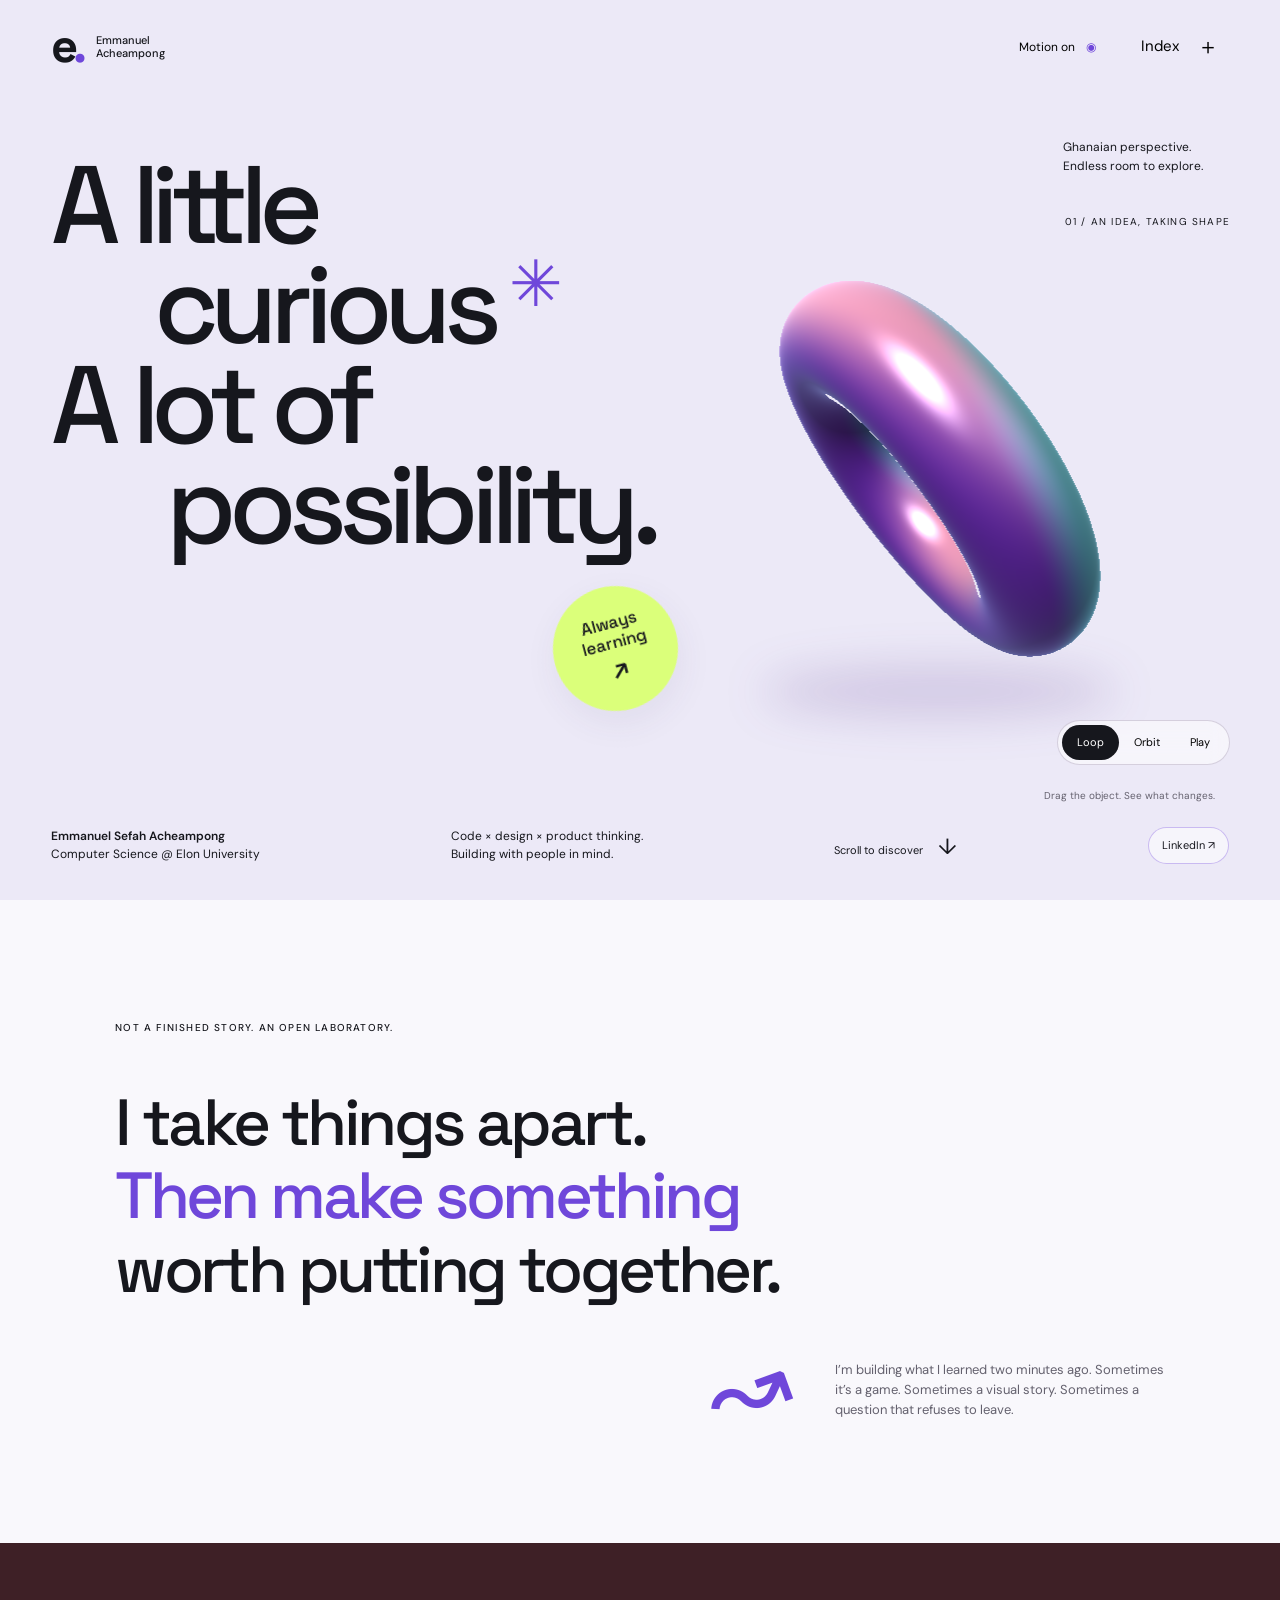
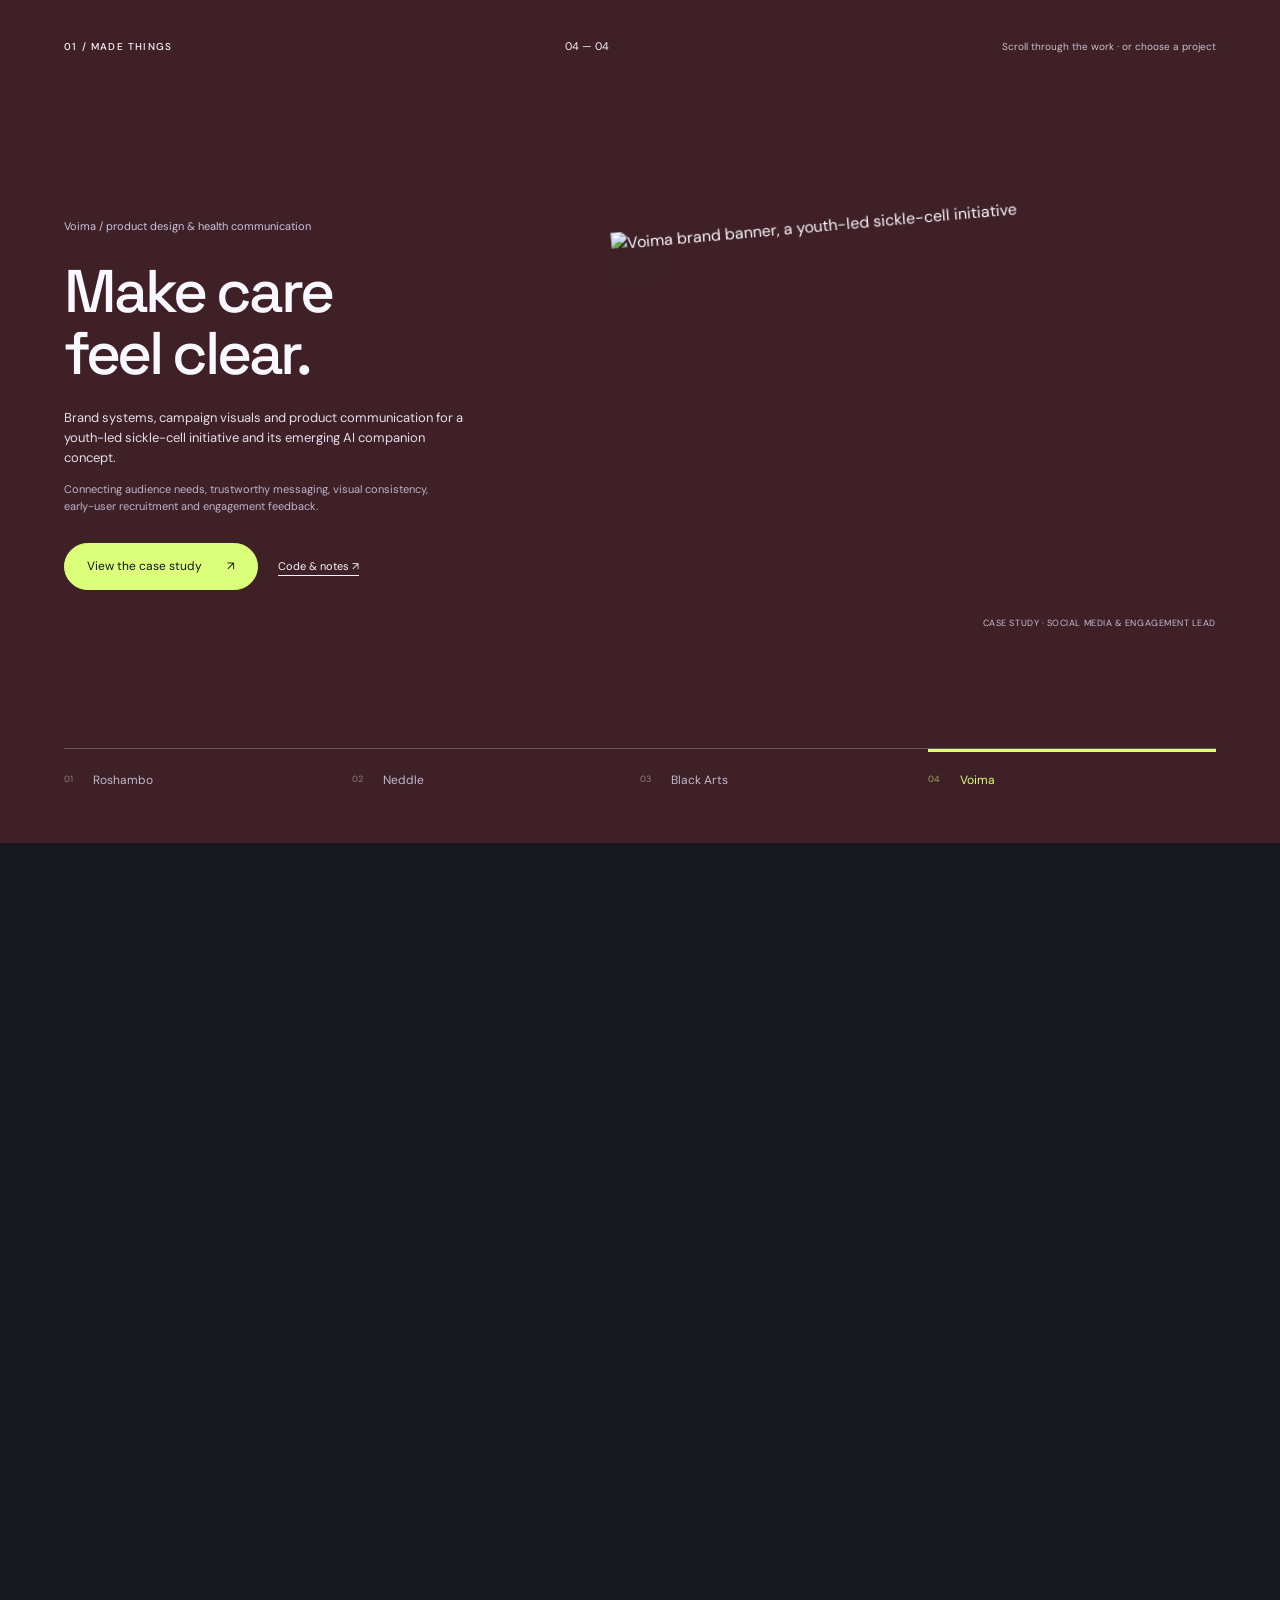
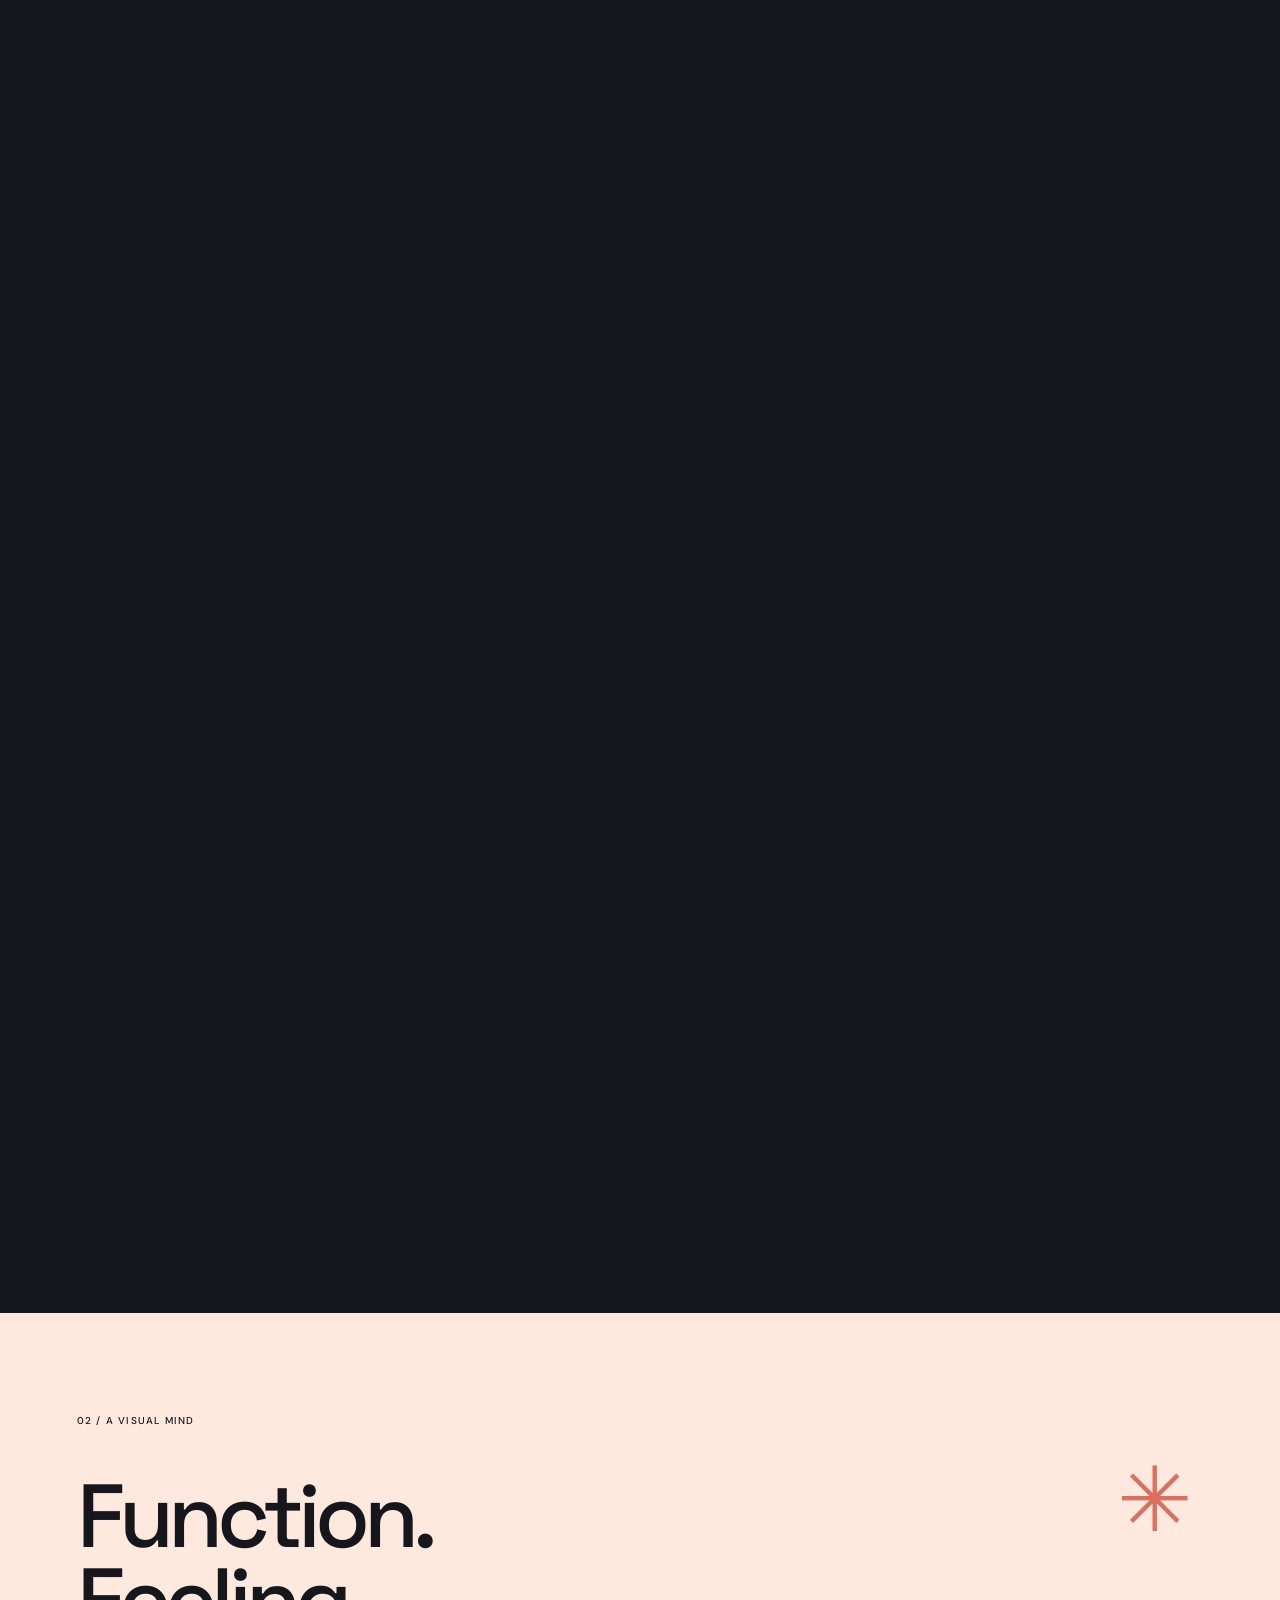
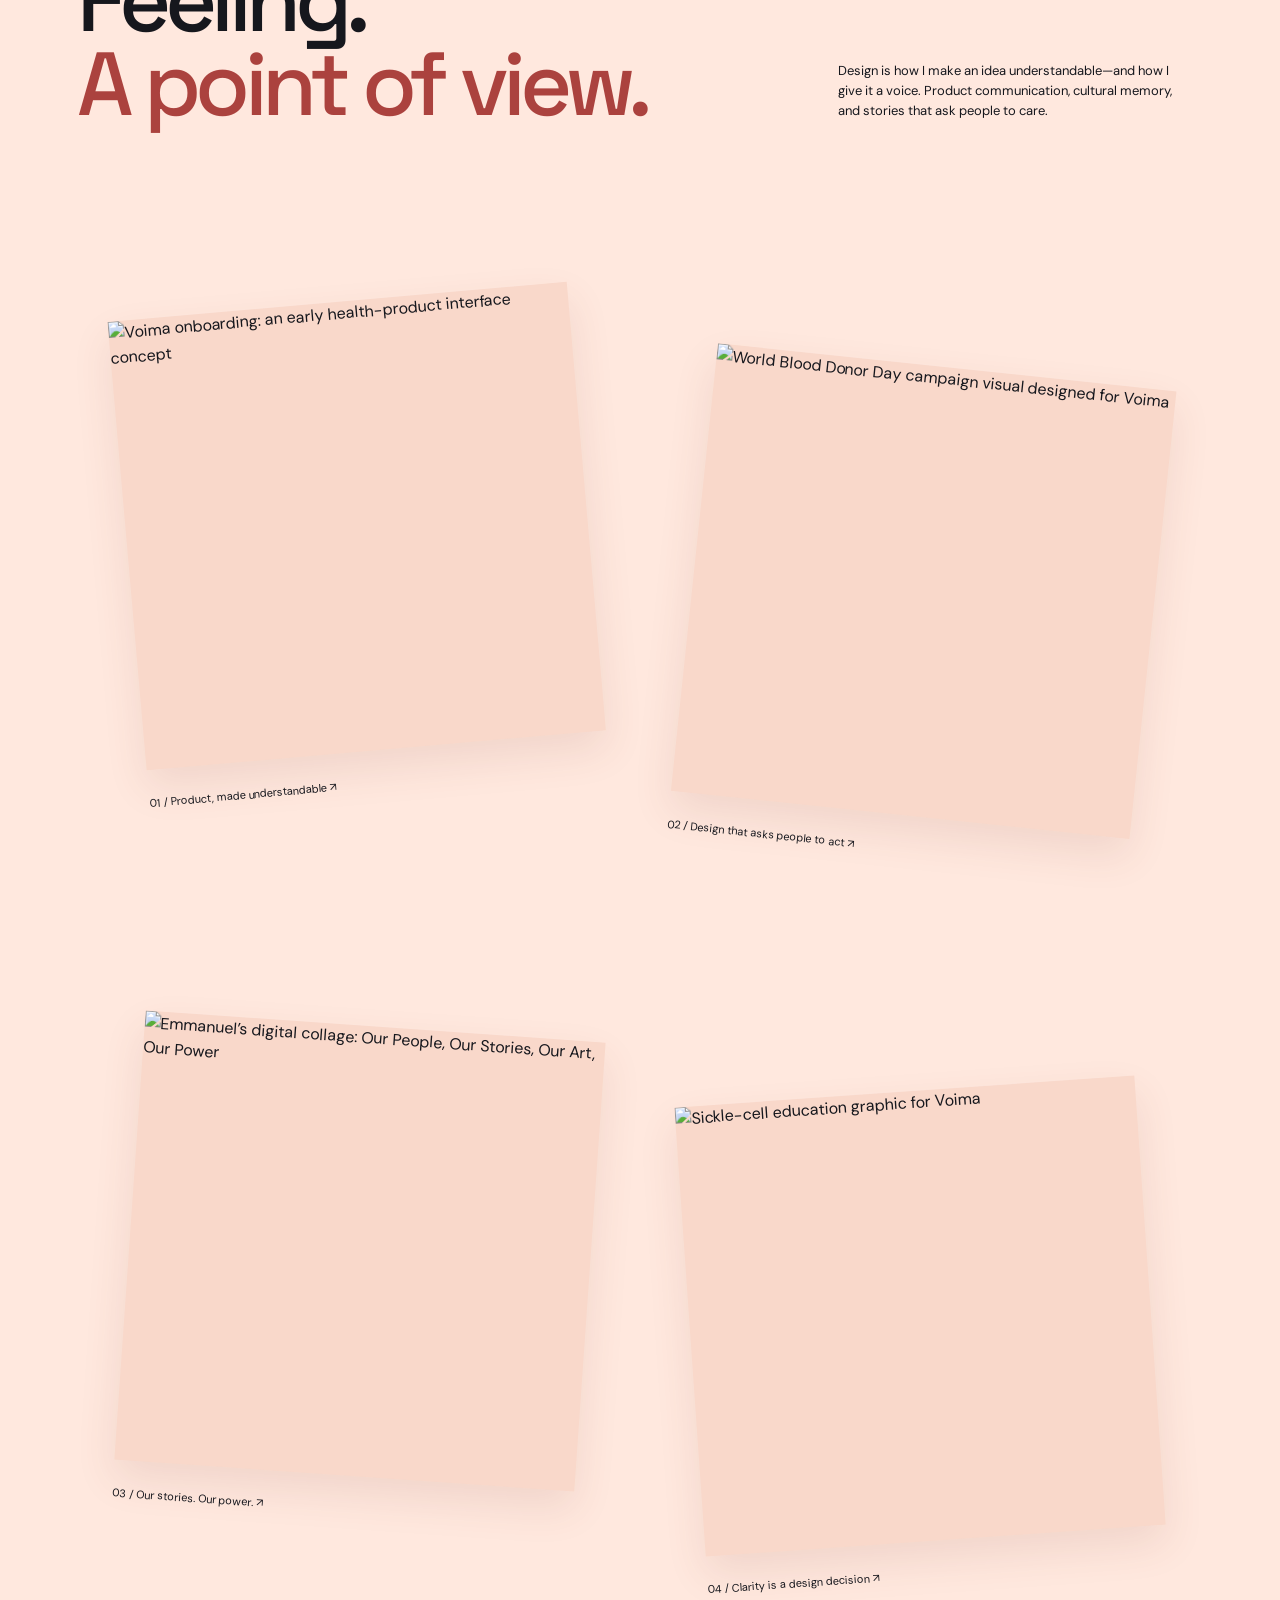
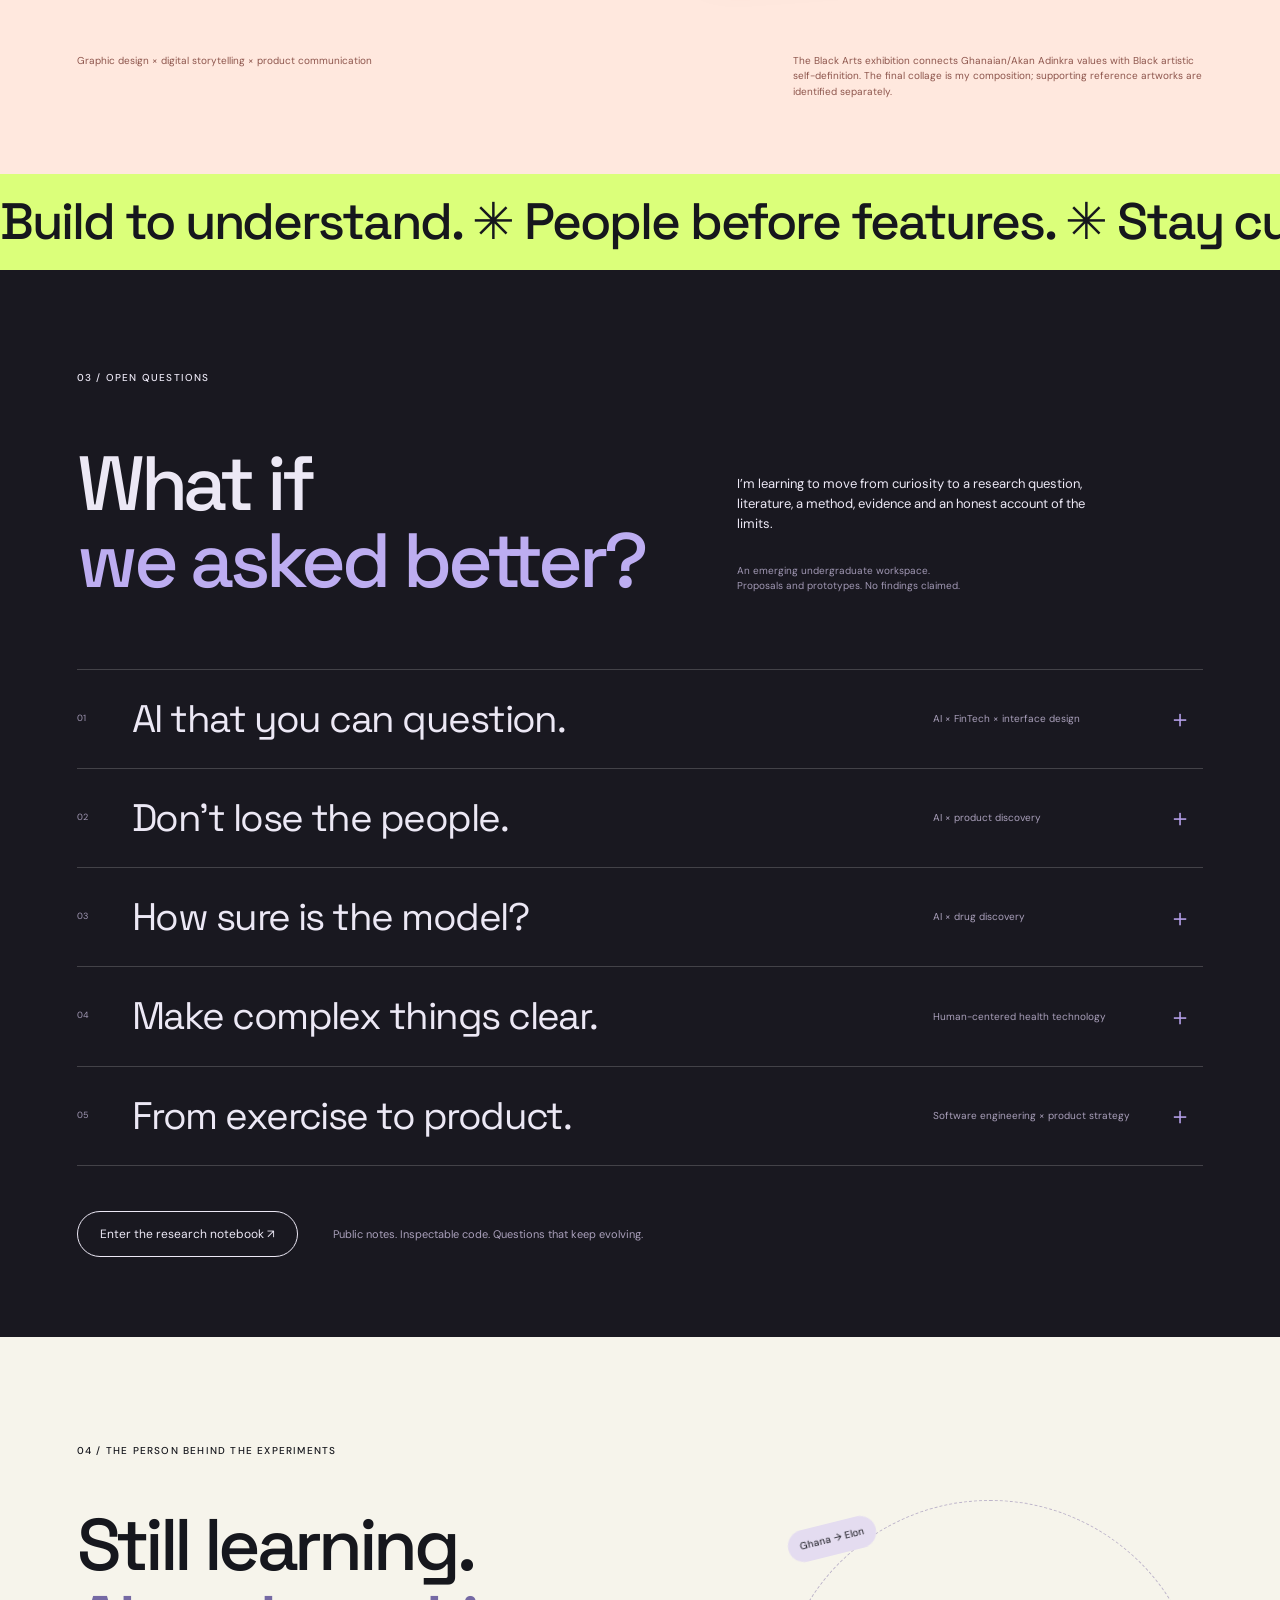
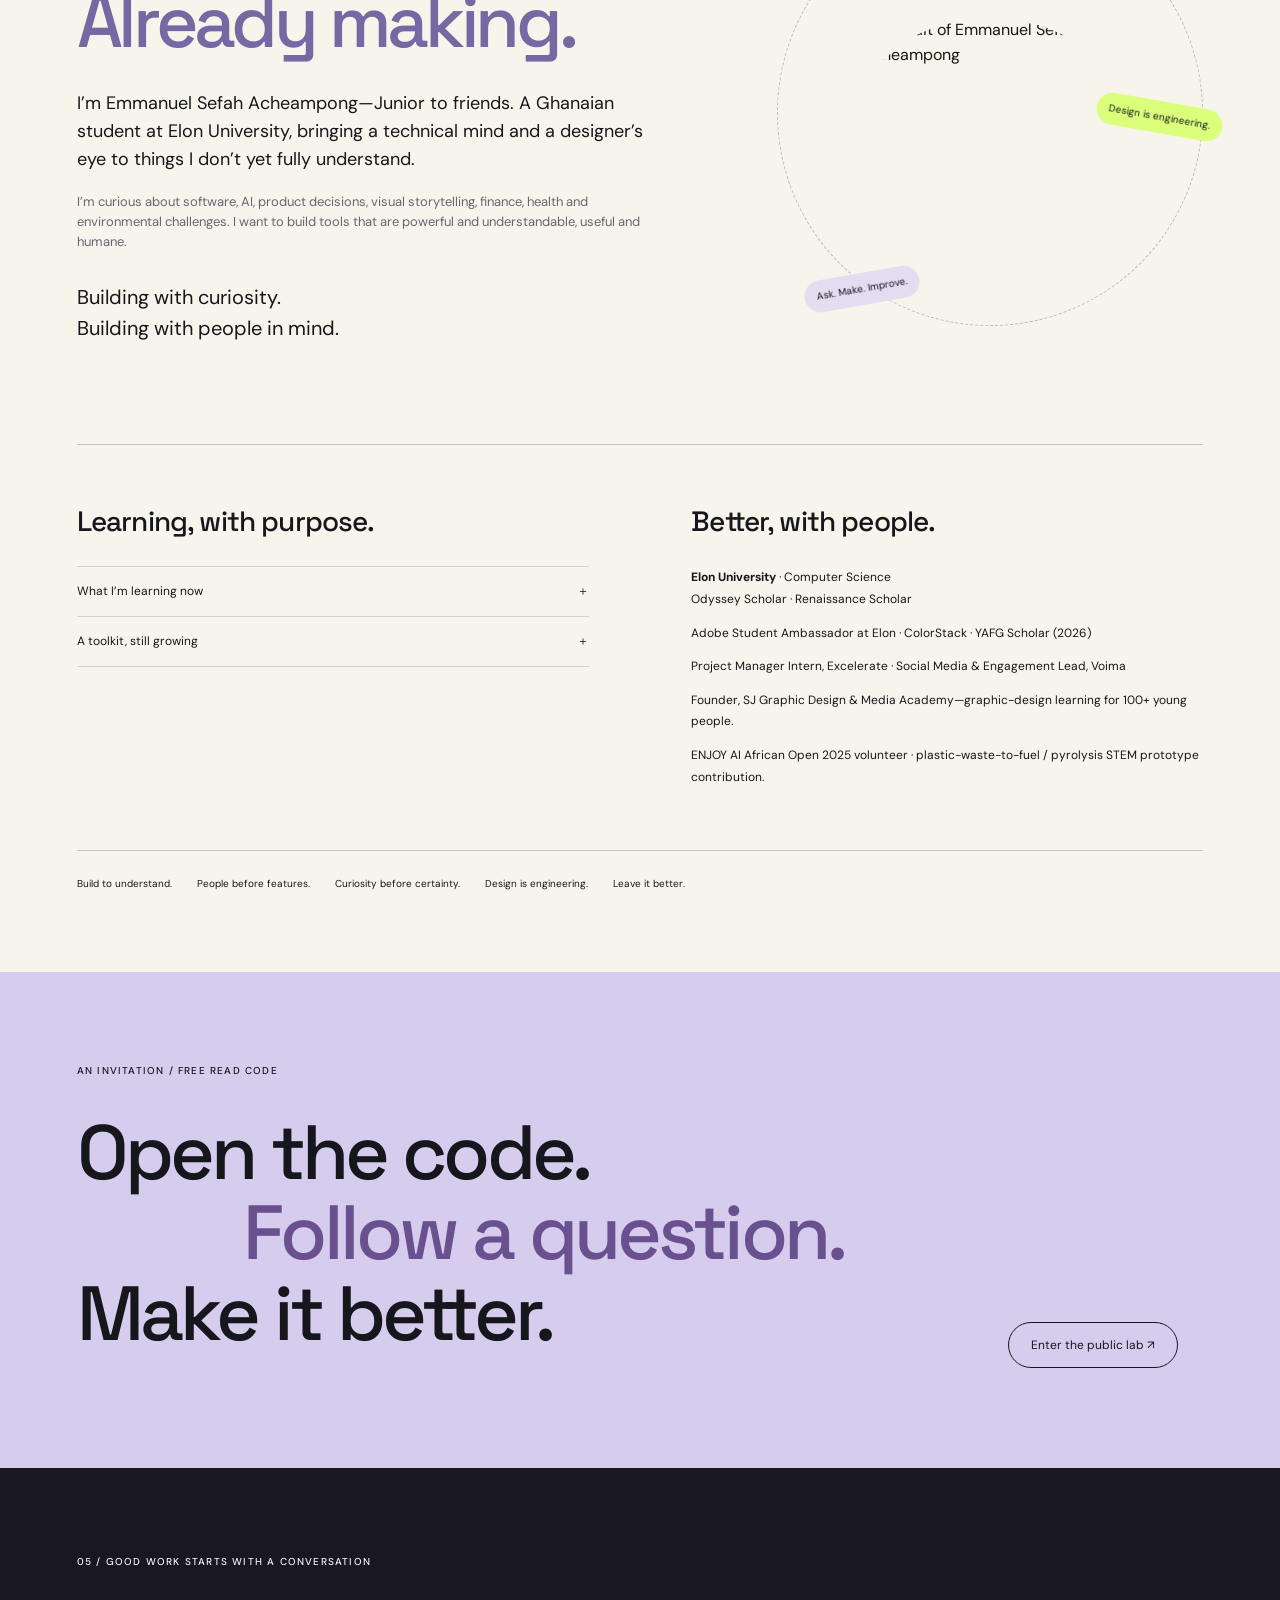
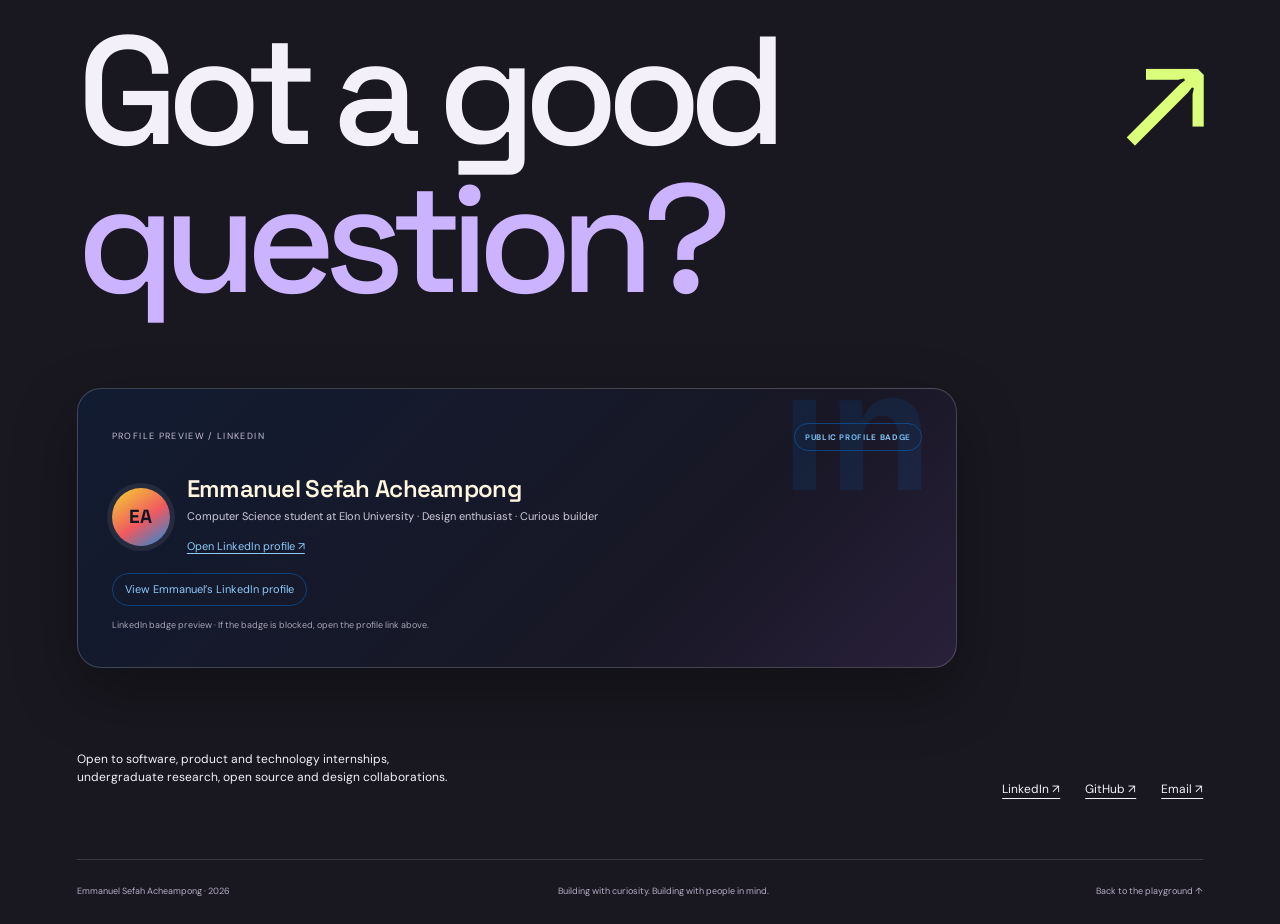
==== commit a6f70d82: "Refresh portfolio styles for LinkedIn profile badge" ====
--- a/index.html
+++ b/index.html
@@ -1,5 +1,5 @@
 <!doctype html>
-<html lang="en"><head><meta charset="utf-8"><meta name="viewport" content="width=device-width,initial-scale=1"><meta name="theme-color" content="#ece9f7"><meta name="description" content="Emmanuel Sefah Acheampong: Computer Science student, design enthusiast, and curious builder. Explore playable games, visual stories and human-centered research."><title>Emmanuel — a curiosity playground</title><link rel="preconnect" href="https://fonts.googleapis.com"><link rel="preconnect" href="https://fonts.gstatic.com" crossorigin><link href="https://fonts.googleapis.com/css2?family=DM+Sans:wght@400;500;600;700&family=Space+Grotesk:wght@400;500;600;700&display=swap" rel="stylesheet"><link rel="stylesheet" href="assets/portfolio/style.css?v=20261006-2"></head>
+<html lang="en"><head><meta charset="utf-8"><meta name="viewport" content="width=device-width,initial-scale=1"><meta name="theme-color" content="#080c17"><meta name="description" content="Emmanuel Sefah Acheampong: Computer Science student, design enthusiast, and curious builder. Explore playable games, visual stories and human-centered research."><title>Emmanuel — a curiosity playground</title><link rel="preconnect" href="https://fonts.googleapis.com"><link rel="preconnect" href="https://fonts.gstatic.com" crossorigin><link href="https://fonts.googleapis.com/css2?family=DM+Sans:wght@400;500;600;700&family=Space+Grotesk:wght@400;500;600;700&display=swap" rel="stylesheet"><link rel="stylesheet" href="assets/portfolio/style.css?v=20261008-4"></head>
 <body>
 <a class="skip" href="#main">Skip to content</a><div class="cursor" aria-hidden="true"><span>Explore</span></div>
 <header><a class="identity" href="#top" aria-label="Emmanuel, back to top">e<span class="identity-dot">.</span><span class="identity-name">Emmanuel<br>Acheampong</span></a><div class="header-right"><button class="motion-toggle" id="motion" type="button" aria-pressed="true">Motion on <span>◉</span></button><button class="menu-toggle" id="menu-button" aria-expanded="false" aria-controls="menu">Index <span>＋</span></button></div></header>
--- a/assets/portfolio/style.css
+++ b/assets/portfolio/style.css
@@ -11,272 +11,5 @@
 .no-webgl[data-shape="2"] .fallback-orb{mask:none;border-radius:42% 58% 68% 32%;filter:hue-rotate(-20deg)}
 .no-webgl .fallback-orb:active{cursor:grabbing}
 
-
-/* Hacklanta-inspired festival pass art direction: playful, vivid, and original to Emmanuel. */
-:root{
-  --paper:#080c17;--ink:#fff6df;--muted:#c3c7d6;--acid:#f6d52e;--purple:#a978e8;--line:#ffffff2b;
-  --display:'Space Grotesk',Arial,sans-serif;--body:'DM Sans',Arial,sans-serif;
-  --night:#080c17;--navy:#10182b;--coral:#ef5960;--sky:#168fe0;--teal:#37b88c;--violet:#9a5fd0;
-}
-html{background:var(--night);scroll-padding-top:82px}
-body{background:var(--night);color:var(--ink);background-image:radial-gradient(1px 1px at 8% 11%,#fff8 0 1px,transparent 1.6px),radial-gradient(1.5px 1.5px at 72% 21%,#f5d96b99 0 1px,transparent 1.8px),radial-gradient(1px 1px at 38% 77%,#cfc5ff99 0 1px,transparent 1.7px),radial-gradient(1px 1px at 92% 61%,#fff9 0 1px,transparent 1.7px);background-size:300px 240px,380px 290px,420px 330px,500px 400px}
-a{color:inherit}button:focus-visible,a:focus-visible,summary:focus-visible{outline-color:var(--acid)}
-header{color:var(--ink);background:linear-gradient(#080c17d9,#080c1700);padding-top:17px;padding-bottom:17px}
-header.scrolled{background:#080c17ed;border-bottom:1px solid #ffffff24}
-.identity{color:#fff6df}.identity-dot,.motion-toggle span{color:var(--acid)}
-.menu-toggle:hover,.motion-toggle:hover{color:var(--acid)}
-.menu-overlay{background:#080c17f7;color:var(--ink)}
-.menu-overlay::before{content:"";position:absolute;inset:0 0 auto;height:7px;background:linear-gradient(90deg,var(--teal),var(--sky),var(--acid),var(--coral),var(--violet),var(--teal))}
-.menu-overlay nav>a{border-color:#ffffff35}.menu-overlay nav>a small{color:var(--acid)}
-.cursor{background:var(--acid)}.cursor span{color:#111624}.cursor.big{background:var(--acid)}
-.chapter-label{color:var(--acid);font-weight:700;letter-spacing:.16em}
-.hero{isolation:isolate;background:#050813;color:var(--ink);padding-top:155px}
-.hero::before{content:"";position:absolute;z-index:0;inset:-5%;pointer-events:none;opacity:.93;background:
- radial-gradient(circle at 9% 18%,#fff 0 1px,transparent 1.8px),radial-gradient(circle at 25% 47%,#f7d75a 0 1.5px,transparent 2px),radial-gradient(circle at 83% 16%,#fff 0 1px,transparent 1.8px),radial-gradient(circle at 91% 69%,#c4a3ff 0 1.4px,transparent 2px),radial-gradient(circle at 62% 88%,#fff 0 1px,transparent 1.8px),
- radial-gradient(ellipse 105% 90% at 0% -5%,transparent 38%,#168fe0 38.4% 41%,#f6d52e 41.4% 44%,#ef5960 44.4% 47%,#a35dc7 47.4% 50%,#37b88c 50.4% 53%,transparent 53.4%),
- radial-gradient(ellipse 115% 96% at 100% 104%,transparent 41%,#168fe0 41.4% 44%,#f6d52e 44.4% 47%,#ef5960 47.4% 50%,#a35dc7 50.4% 53%,#37b88c 53.4% 56%,transparent 56.4%);
- animation:ribbonDrift 18s ease-in-out infinite alternate
-}
-.hero::after{content:"";position:absolute;z-index:0;top:17%;left:50%;transform:translateX(-50%);width:min(1050px,88vw);height:73%;border-radius:34px;background:linear-gradient(155deg,#080b13f2,#0b1020e8 60%,#080c17f2) padding-box,linear-gradient(130deg,#f6d52e,#168fe0 28%,#37b88c 48%,#a35dc7 69%,#ef5960 85%,#f6d52e) border-box;border:1px solid transparent;box-shadow:0 35px 110px #0009, inset 0 0 60px #10203980;pointer-events:none}
-.hero-note{color:#e5dff0;background:#12182a;border:1px solid #f6d52e70;padding:12px 16px;border-radius:14px;letter-spacing:.02em}
-.hero-note::before{content:"✦";color:var(--acid);margin-right:8px}
-.hero h1{font-family:'Righteous','Space Grotesk',sans-serif;font-weight:400;letter-spacing:-.045em;line-height:.91;color:#fff6df;text-shadow:0 5px 0 #0005}
-.hero h1>span{max-width:900px}
-.hero .curious{color:#f6d52e}
-.hero .possibility{color:#fffbf1}
-.asterisk{color:#ef5960;filter:drop-shadow(0 0 12px #ef596099)}
-.sculpture{filter:saturate(1.18) drop-shadow(0 20px 28px #0008)}
-.sculpture-caption{color:#f6d52e;background:#080c17c9;border:1px solid #ffffff35;border-radius:100px;padding:7px 11px}
-.shape-controls{background:#080c17dc;border-color:#ffffff45}
-.shape-controls button{color:#fff6df}
-.shape-controls button[aria-pressed=true]{background:var(--acid);color:#101522}
-.drag-hint{color:#e2dff0}
-.fallback-orb{background:radial-gradient(circle at 32% 25%,#fffbd4,#ffcf4a 22%,#ee594f 39%,#a452cf 58%,#168fe0 76%,#37b88c 90%);box-shadow:inset -22px -20px 20px #07101e99,0 22px 55px #050813aa}
-.sticker{background:var(--acid);color:#101522;border:3px solid #fff6df;box-shadow:0 0 0 6px #ef596055,0 15px 40px #0008;font-family:'Righteous','Space Grotesk',sans-serif}
-.sticker::before{content:"✿";position:absolute;top:-24px;right:-18px;color:#ef5960;font:34px/1 Georgia,serif;text-shadow:0 2px #fff6df}
-.sticker:hover{box-shadow:0 0 0 8px #ef596070,0 15px 40px #0008}
-.hero-bottom{color:#f4f0ff}.hero-bottom p{background:#10182bd9;border:1px solid #ffffff28;border-radius:13px;padding:11px 15px}.hero-bottom strong{color:var(--acid)}
-.scroll-link{color:#fff6df}.scroll-link span{color:var(--acid)}
-.manifesto{background:#0d1424;color:var(--ink);overflow:hidden}
-.manifesto::after{content:"";position:absolute;inset:auto -10% -33px;height:50px;background:linear-gradient(90deg,var(--teal),var(--sky),var(--acid),var(--coral),var(--violet),var(--teal));transform:rotate(-1.5deg);filter:blur(.3px)}
-.manifesto h2{color:#fff6df}
-.manifesto h2 span{color:var(--acid)}
-.manifesto-aside p{color:#c5c9d7}
-.scribble{color:var(--coral)}
-.work-scroll,.stage{background:#080c17;color:var(--ink)}
-.stage{background-image:radial-gradient(circle at 93% 19%,#a55bdc22,transparent 24%),radial-gradient(circle at 4% 85%,#168fe033,transparent 26%)}
-.stage-top{color:#fff6df}.stage-number{color:var(--coral)}
-.stage-instruction,.project-category{color:#d5d1e0}
-.project-story h2{font-family:'Righteous','Space Grotesk',sans-serif;font-weight:400;color:#fff6df}
-.project-story p{color:#e6e2ef}.project-story p.project-learning{color:#c3bfd0}
-.pill{border-color:#ffffff90}
-.pill:hover,.pill.primary{background:var(--acid);color:#121722;border-color:var(--acid)}
-.project-art-inner{filter:drop-shadow(0 22px 34px #0008)}
-.art-tag{color:var(--acid);font-weight:700}
-.project-picker{border-color:#ffffff4a}
-.project-picker button{color:#d1ccdc}
-.project-picker button[aria-pressed=true]{border-color:var(--acid);color:var(--acid)}
-.rps-preview,.word-preview{border:1px solid #ffffff46;box-shadow:0 0 0 6px #ffffff08,0 20px 55px #0008}
-.rps-preview{background:linear-gradient(145deg,#132342,#202051 60%,#3a1e5f);border-radius:22px}
-.rps-preview::before{border-color:#f6d52e55}
-.word-preview{background:linear-gradient(145deg,#c8ec8f,#f6d52e);color:#172218;border-radius:22px}
-.word-preview .word-title{font-family:'Righteous','Space Grotesk',sans-serif}
-.word-row span{background:#155a58;color:white;box-shadow:0 5px 0 #0b2b35;transform:rotate(-4deg)}
-.word-row span:nth-child(2n){background:#fff6df;color:#163f42;transform:rotate(4deg)}
-.visuals{background:#101628;color:#fff6df}
-.visuals::before{content:"";display:block;position:absolute;top:0;left:0;right:0;height:8px;background:linear-gradient(90deg,var(--teal),var(--sky),var(--acid),var(--coral),var(--violet))}
-.visual-intro h2{color:#fff6df}.visual-intro h2 em{color:var(--acid)}
-.visual-intro p{color:#d0ccda}.visual-star{color:var(--coral)}
-.gallery-piece img{background:#090d19;border:1px solid #ffffff38;box-shadow:8px 8px 0 #168fe033,0 18px 40px #0008}
-.gallery-piece span{color:#fff6df}
-.piece-one img{border-color:#f6d52e80}.piece-two img{border-color:#ef596080}.piece-three img{border-color:#37b88c80}.piece-four img{border-color:#a978e880}
-.design-footnote{color:#d3ccdc}.design-footnote p{color:#aaa5b6}
-.ticker{background:linear-gradient(100deg,#37b88c 0%,#168fe0 23%,#f6d52e 48%,#ef5960 72%,#a978e8 100%);color:#08101a}
-.ticker div{text-shadow:0 1px #ffffff77}
-.lab{background:#090d19;color:#fff6df;background-image:radial-gradient(circle at 85% 5%,#a978e825,transparent 24%)}
-.lab-intro h2{font-family:'Righteous','Space Grotesk',sans-serif;font-weight:400}
-.lab-intro h2 span{color:var(--acid)}
-.lab-intro>div{color:#e0ddeb}.lab-status{color:#b1adbd}
-.research-list{border-color:#ffffff45}
-.research-list details{border-color:#ffffff31;transition:background .25s}
-.research-list details:hover,.research-list details[open]{background:#121a2b}
-.research-list summary{padding-left:16px;padding-right:16px}
-.research-list summary>span{color:var(--acid)}
-.research-list summary small{color:#c5bfd1}
-.research-list summary b{color:var(--coral)}
-.research-content{color:#e5e0ec}
-.research-question{color:#f6d52e}
-.research-content dt{color:#b2aec1}
-.research-links .pill{color:var(--ink)}
-.lab-footer p{color:#bdb7ca}
-.about{background:#0d1424;color:#fff6df}
-.about-layout p{color:#c8c5d1}.about-layout .about-lede,.about-layout .philosophy{color:#fff6df}
-.about h2{font-family:'Righteous','Space Grotesk',sans-serif;font-weight:400}
-.about h2 em{color:var(--acid)}
-.about-orbit{border:2px dashed #f6d52e8c;background:radial-gradient(circle at center,#19263a 0 54%,transparent 55%);box-shadow:inset 0 0 0 10px #ffffff08}
-.about-orbit img{filter:none;border:6px solid #fff6df;box-shadow:0 12px 35px #0008}
-.about-orbit:hover img{filter:saturate(1.12)}
-.orbit-note{background:#168fe0;color:white;border:1px solid #ffffff50;box-shadow:0 6px 16px #0006}
-.note-one{background:#ef5960}.note-two{background:var(--acid);color:#121722}.note-three{background:#a978e8}
-.about-columns{border-color:#ffffff3e;color:#ece8f4}
-.about-columns h3{color:var(--acid)}
-.about-columns details{border-color:#ffffff32}
-.about-columns p{color:#d1ccda}
-.principle-line{border-color:#ffffff3e}
-.principle-line span{background:#141e30;border:1px solid #ffffff2d;border-radius:100px;padding:8px 12px;color:#fff6df}
-.principle-line span:nth-child(5n+1){border-color:#f6d52e;color:#f6d52e}
-.principle-line span:nth-child(5n+2){border-color:#37b88c;color:#72ddb3}
-.principle-line span:nth-child(5n+3){border-color:#168fe0;color:#85c7ff}
-.principle-line span:nth-child(5n+4){border-color:#ef5960;color:#ff969b}
-.open-source{background:#f6d52e;color:#101522;overflow:hidden}
-.open-source::before{content:"";position:absolute;inset:0 0 auto;height:10px;background:linear-gradient(90deg,var(--teal),var(--sky),var(--coral),var(--violet),var(--teal))}
-.open-source p{font-family:'Righteous','Space Grotesk',sans-serif;font-weight:400}
-.open-source p span{color:#155f77}
-.open-source .pill{background:#101522;color:#fff6df;border-color:#101522}
-.open-source .chapter-label{color:#17243c}
-footer{background:#070a12;color:#fff6df;border-top:8px solid transparent;border-image:linear-gradient(90deg,var(--teal),var(--sky),var(--acid),var(--coral),var(--violet)) 1}
-.hello{font-family:'Righteous','Space Grotesk',sans-serif;font-weight:400}
-.hello em{color:var(--acid)}
-.hello>span{color:var(--coral)}
-.contact-bottom{color:#ded9e8}.contact-bottom a{color:#f6d52e}
-.colophon{border-color:#ffffff35;color:#bdb7ca}
-.motion-toggle span{color:var(--acid)}
-@keyframes ribbonDrift{from{background-position:0 0,0 0,0 0,0 0,0 0,0 0,0 0}to{background-position:2% -1%,0 0,-1% 2%,0 -1%,1% 0,2% 1%,-2% -1%}}
-@media(max-width:950px){
- .hero::after{width:92vw;height:70%;top:18%}
- .hero-note{background:#12182ae8}
-}
-@media(max-width:650px){
- .hero{background:#050813}
- .hero::before{inset:-2%;opacity:.8}
- .hero::after{top:18%;width:94vw;height:72%;border-radius:25px}
- .hero h1{font-family:'Righteous','Space Grotesk',sans-serif;font-size:clamp(53px,14vw,91px);line-height:.95}
- .hero-note{max-width:145px;border-radius:12px;padding:8px 10px;font-size:9px}
- .hero .curious{padding-left:4vw}
- .hero .possibility{padding-left:0}
- .sculpture{filter:saturate(1.2) drop-shadow(0 16px 22px #0009)}
- .hero-bottom p{background:#10182bd9}
- .manifesto::after{height:16px;bottom:-9px;transform:rotate(-2deg)}
- .gallery-piece img{background:#090d19}
- .about-orbit{background:radial-gradient(circle at center,#19263a 0 54%,transparent 55%)}
-}
-@media(prefers-reduced-motion:reduce){.hero::before{animation:none}}
-
-/* Keep the fixed navigation readable against the dark festival header. */
-header .menu-toggle,header .motion-toggle{color:var(--ink)}
-header .menu-toggle:hover,header .motion-toggle:hover{color:var(--acid)}
-
-
-/* A hanging pass turns the opening into an invitation to explore. */
-.hero{
-  height:100svh;min-height:790px;max-height:1040px;
-  padding:0 4vw 30px;
-  isolation:isolate;
-}
-.hero::after{
-  top:16.5%;left:50%;transform:translateX(-50%);
-  width:min(1080px,89vw);height:72%;
-  border-radius:30px;
-  background:
-    radial-gradient(circle at 84% 19%,#a978e82b 0 88px,transparent 90px),
-    radial-gradient(circle at 16% 82%,#ef59601c 0 115px,transparent 117px),
-    linear-gradient(145deg,#080b13f7,#0c1425f0 62%,#080c17f7) padding-box,
-    linear-gradient(135deg,#f6d52e,#168fe0 28%,#37b88c 49%,#a35dc7 70%,#ef5960 86%,#f6d52e) border-box;
-  animation:passSway 8s ease-in-out infinite;
-  transform-origin:50% 12%;
-}
-.pass-lanyard{
-  position:absolute;left:50%;top:0;z-index:2;transform:translateX(-50%);
-  width:38px;height:19.5%;display:flex;justify-content:center;
-  background:repeating-linear-gradient(180deg,#191d2c 0 15px,#30364a 15px 18px);
-  border-inline:1px solid #ffffff35;box-shadow:0 8px 20px #0008;
-}
-.pass-lanyard span{
-  position:absolute;top:7px;writing-mode:vertical-rl;transform:rotate(180deg);
-  color:#d7d3e2;font-size:7px;letter-spacing:.14em;white-space:nowrap;
-}
-.pass-lanyard b{
-  position:absolute;bottom:-9px;width:55px;height:22px;
-  border:4px solid #52576b;border-bottom:0;border-radius:18px 18px 0 0;
-  filter:drop-shadow(0 2px 2px #0008);
-}
-.hero h1{
-  position:absolute;z-index:3;top:24%;left:calc(50% - min(540px,44.5vw) + 44px);
-  width:min(47%,510px);max-width:none;
-  font-size:clamp(56px,6.2vw,92px);line-height:.94;
-  letter-spacing:-.052em;
-}
-.hero h1>span{max-width:none}
-.hero .curious,.hero .possibility{padding-left:0}
-.hero .curious{color:#f6d52e}
-.hero .possibility{color:#fff9e9}
-.hero-note{
-  top:20%;right:calc(50% - min(540px,44.5vw) + 28px);
-  z-index:4;max-width:230px;padding:10px 14px;
-  border-radius:13px 13px 13px 3px;
-  background:#11192b;border-color:#f6d52e88;
-  box-shadow:0 8px 22px #0006;
-}
-.sculpture{
-  top:24%;right:calc(50% - min(540px,44.5vw) + 26px);
-  width:min(42vw,570px);height:54%;max-height:570px;z-index:2;
-}
-.shape-controls{bottom:4%;right:7%}
-.drag-hint{right:8%;bottom:-2%}
-.sticker{
-  left:calc(50% - min(540px,44.5vw) + 48px);right:auto;bottom:17%;
-  width:108px;height:108px;font-size:15px;
-}
-.hero-bottom{
-  left:calc(50% - min(540px,44.5vw) + 30px);
-  right:calc(50% - min(540px,44.5vw) + 30px);
-  bottom:11%;gap:14px;
-}
-.hero-bottom p{font-size:11px}
-.hero-bottom .hero-position{margin-left:auto;margin-right:auto}
-.hero-bottom .scroll-link{white-space:nowrap;padding:6px 0}
-.hero::before{animation-duration:24s}
-.hero-note,.hero-bottom p,.shape-controls,.sticker{backdrop-filter:blur(9px)}
-@keyframes passSway{
-  0%,100%{transform:translateX(-50%) rotate(-.35deg)}
-  50%{transform:translateX(-50%) rotate(.45deg)}
-}
-@media(max-width:950px){
-  .hero{min-height:790px}
-  .hero::after{width:91vw;height:73%;top:15.5%}
-  .hero h1{left:calc(50% - 45.5vw + 32px);top:24%;width:47%;font-size:clamp(52px,7vw,76px)}
-  .hero-note{right:calc(50% - 45.5vw + 22px);top:18%;max-width:190px}
-  .sculpture{right:calc(50% - 45.5vw + 20px);top:29%;width:43vw;height:47%}
-  .sticker{left:calc(50% - 45.5vw + 40px);bottom:18%;width:94px;height:94px;font-size:13px}
-  .hero-bottom{left:calc(50% - 45.5vw + 20px);right:calc(50% - 45.5vw + 20px);bottom:9%}
-}
-@media(max-width:650px){
-  .hero{height:100svh;min-height:770px;max-height:none;padding:0 5vw 20px}
-  .hero::before{inset:-2%;opacity:.86}
-  .hero::after{top:13%;width:91vw;height:75%;border-radius:23px}
-  .pass-lanyard{height:15%;width:31px}
-  .pass-lanyard span{font-size:5.5px}
-  .pass-lanyard b{width:45px;height:18px;border-width:3px}
-  .hero-note{top:16.5%;right:8%;max-width:145px;padding:7px 9px;font-size:8px}
-  .hero h1{
-    top:26%;left:10%;width:78%;
-    font-size:clamp(44px,11.6vw,62px);line-height:.95;
-    letter-spacing:-.045em;
-  }
-  .hero .curious{padding-left:3vw}
-  .hero .possibility{padding-left:0}
-  .asterisk{font-size:.48em;margin-left:5px}
-  .sculpture{top:49%;left:16%;right:auto;width:78vw;height:37%;max-height:330px}
-  .sculpture-caption{top:4%;right:6%;font-size:7px}
-  .shape-controls{right:3%;bottom:4%;padding:3px}
-  .shape-controls button{font-size:9px;padding:7px 10px}
-  .drag-hint{display:none}
-  .sticker{left:8%;bottom:21%;width:82px;height:82px;font-size:11px;border-width:2px}
-  .sticker::before{font-size:25px;top:-18px;right:-13px}
-  .hero-bottom{left:8%;right:8%;bottom:6%;gap:8px;align-items:end}
-  .hero-bottom p{font-size:9px;padding:8px 9px}
-  .hero-bottom .hero-position{display:none}
-  .scroll-link{font-size:8px}
-  .scroll-link span{margin-left:4px;font-size:17px}
-}
-@media(prefers-reduced-motion:reduce){.hero::after{animation:none}}
+/* LinkedIn public profile preview card */
+.linkedin-preview{max-width:880px;margin:10px 0 70px;padding:clamp(20px,4vw,34px);border:1px solid #ffffff30;border-radius:24px;background:linear-gradient(135deg,#111b31,#181725 68%,#29203a);color:#f4f0e8;box-shadow:0 24px 65px #0005;position:relative;overflow:hidden}.linkedin-preview:before{content:"in";position:absolute;right:24px;top:-43px;font:bold 170px/1 Arial,sans-serif;color:#0a66c222;pointer-events:none}.linkedin-top{display:flex;justify-content:space-between;gap:15px;align-items:center;color:#c8bfd5;font-size:9px;letter-spacing:.15em}.linkedin-top b{padding:7px 10px;border:1px solid #0a66c288;border-radius:99px;color:#85c5f3;letter-spacing:.08em;font-size:8px}.linkedin-body{display:flex;align-items:center;gap:17px;margin:24px 0 15px}.linkedin-monogram{width:58px;height:58px;flex:0 0 auto;display:grid;place-items:center;border-radius:50%;background:linear-gradient(145deg,#f6d52e,#ef5960 55%,#168fe0);font:700 19px 'Space Grotesk',sans-serif;color:#111624;box-shadow:0 0 0 5px #ffffff13}.linkedin-body h2{margin:0 0 5px;color:#fff6df;font:600 clamp(18px,3vw,24px)/1.15 'Space Grotesk',sans-serif!important;letter-spacing:-.03em}.linkedin-body p{margin:0 0 8px;color:#d1ccda;font-size:11px}.linkedin-body a,.linkedin-preview .badge-base__link{color:#8dcafa;font-size:11px;text-underline-offset:3px}.linkedin-preview .badge-base{width:100%;max-width:320px;min-height:36px;position:relative;z-index:1}.linkedin-preview .badge-base__link{display:inline-flex;align-items:center;min-height:32px;padding:7px 12px;border:1px solid #0a66c288;border-radius:99px;text-decoration:none}.linkedin-preview .badge-base__link:hover{background:#0a66c222}.linkedin-fallback{margin:10px 0 0;color:#aaa3b4;font-size:9px}.hero-bottom .scroll-link[href*="linkedin"]{padding:9px 13px;border:1px solid #6f47da55;border-radius:99px;background:#ffffff8a;text-decoration:none;white-space:nowrap}.hero-bottom .scroll-link[href*="linkedin"]:hover{background:var(--acid)}@media(max-width:760px){.linkedin-preview{margin:0 0 50px}.linkedin-top{align-items:flex-start;flex-direction:column}.linkedin-body{align-items:flex-start}.hero-bottom{flex-wrap:wrap}.hero-bottom .hero-position{display:none}.hero-bottom .scroll-link[href*="linkedin"]{font-size:10px}}
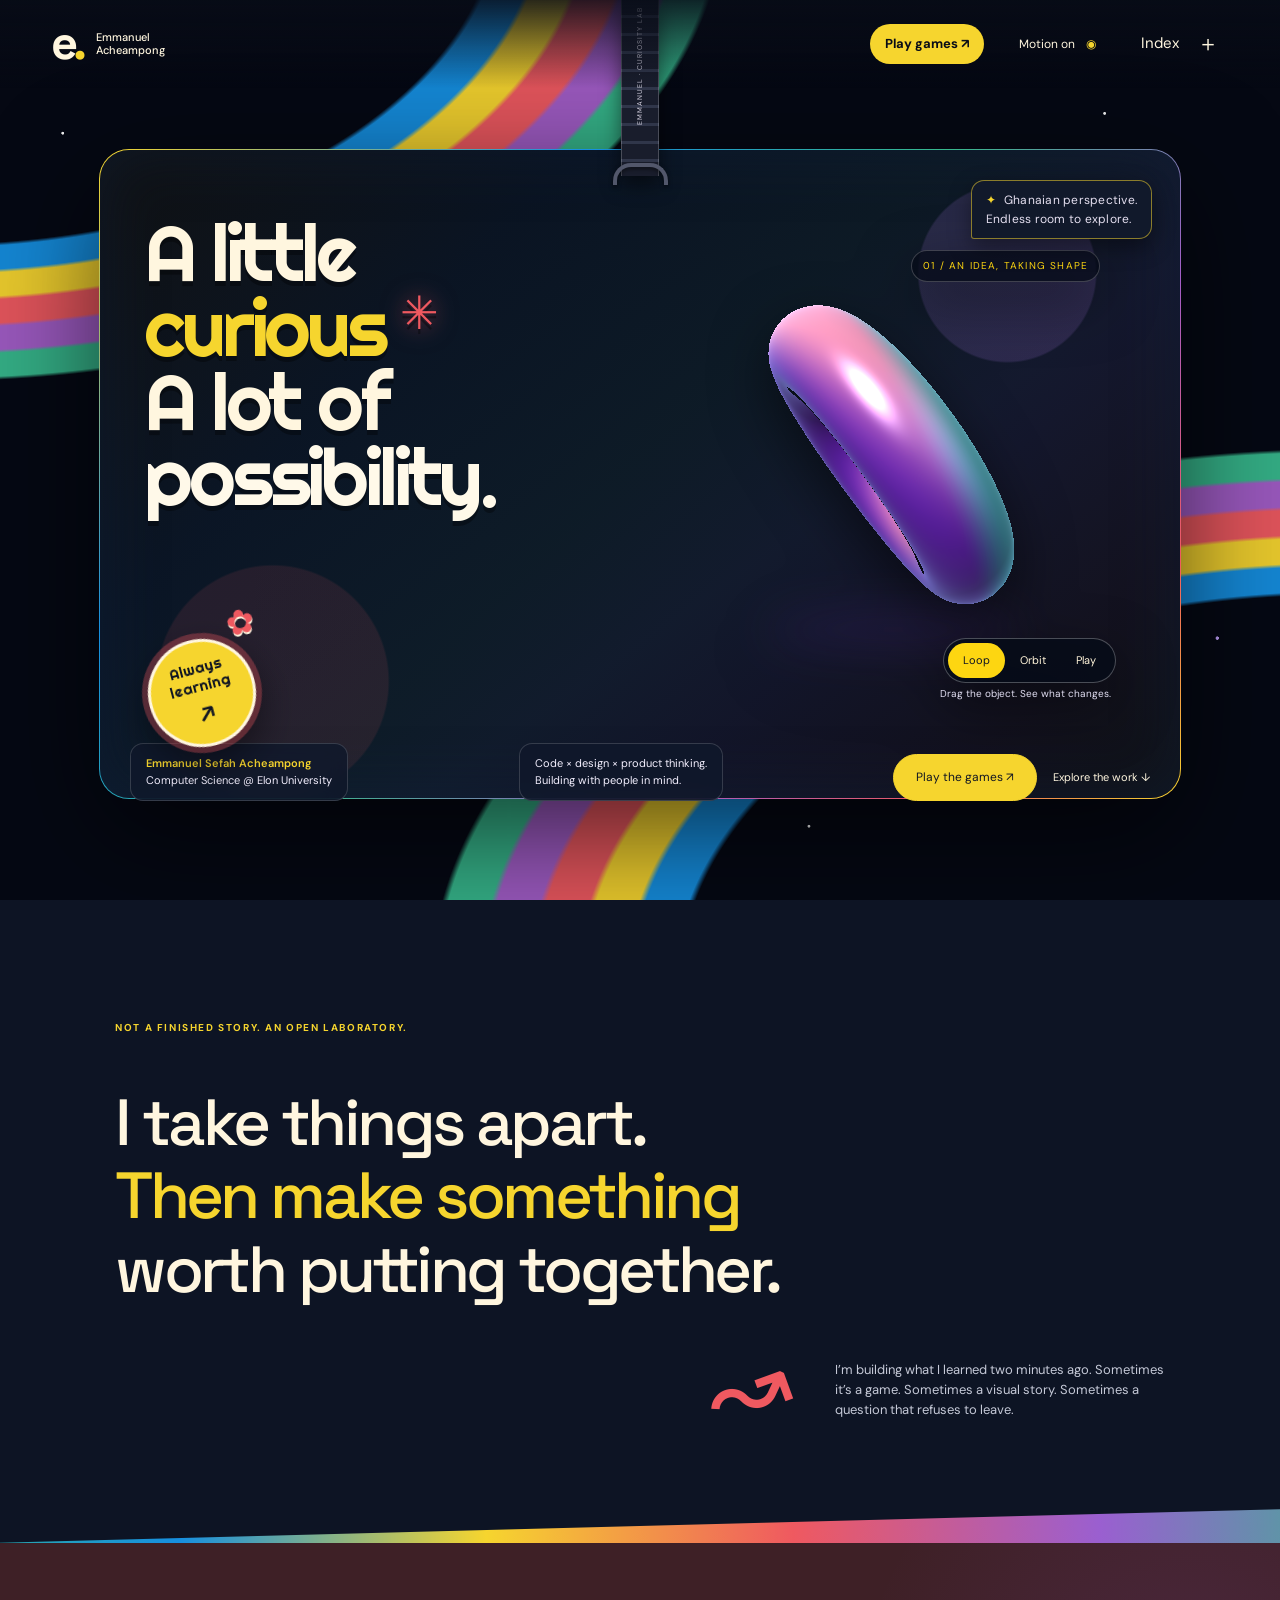
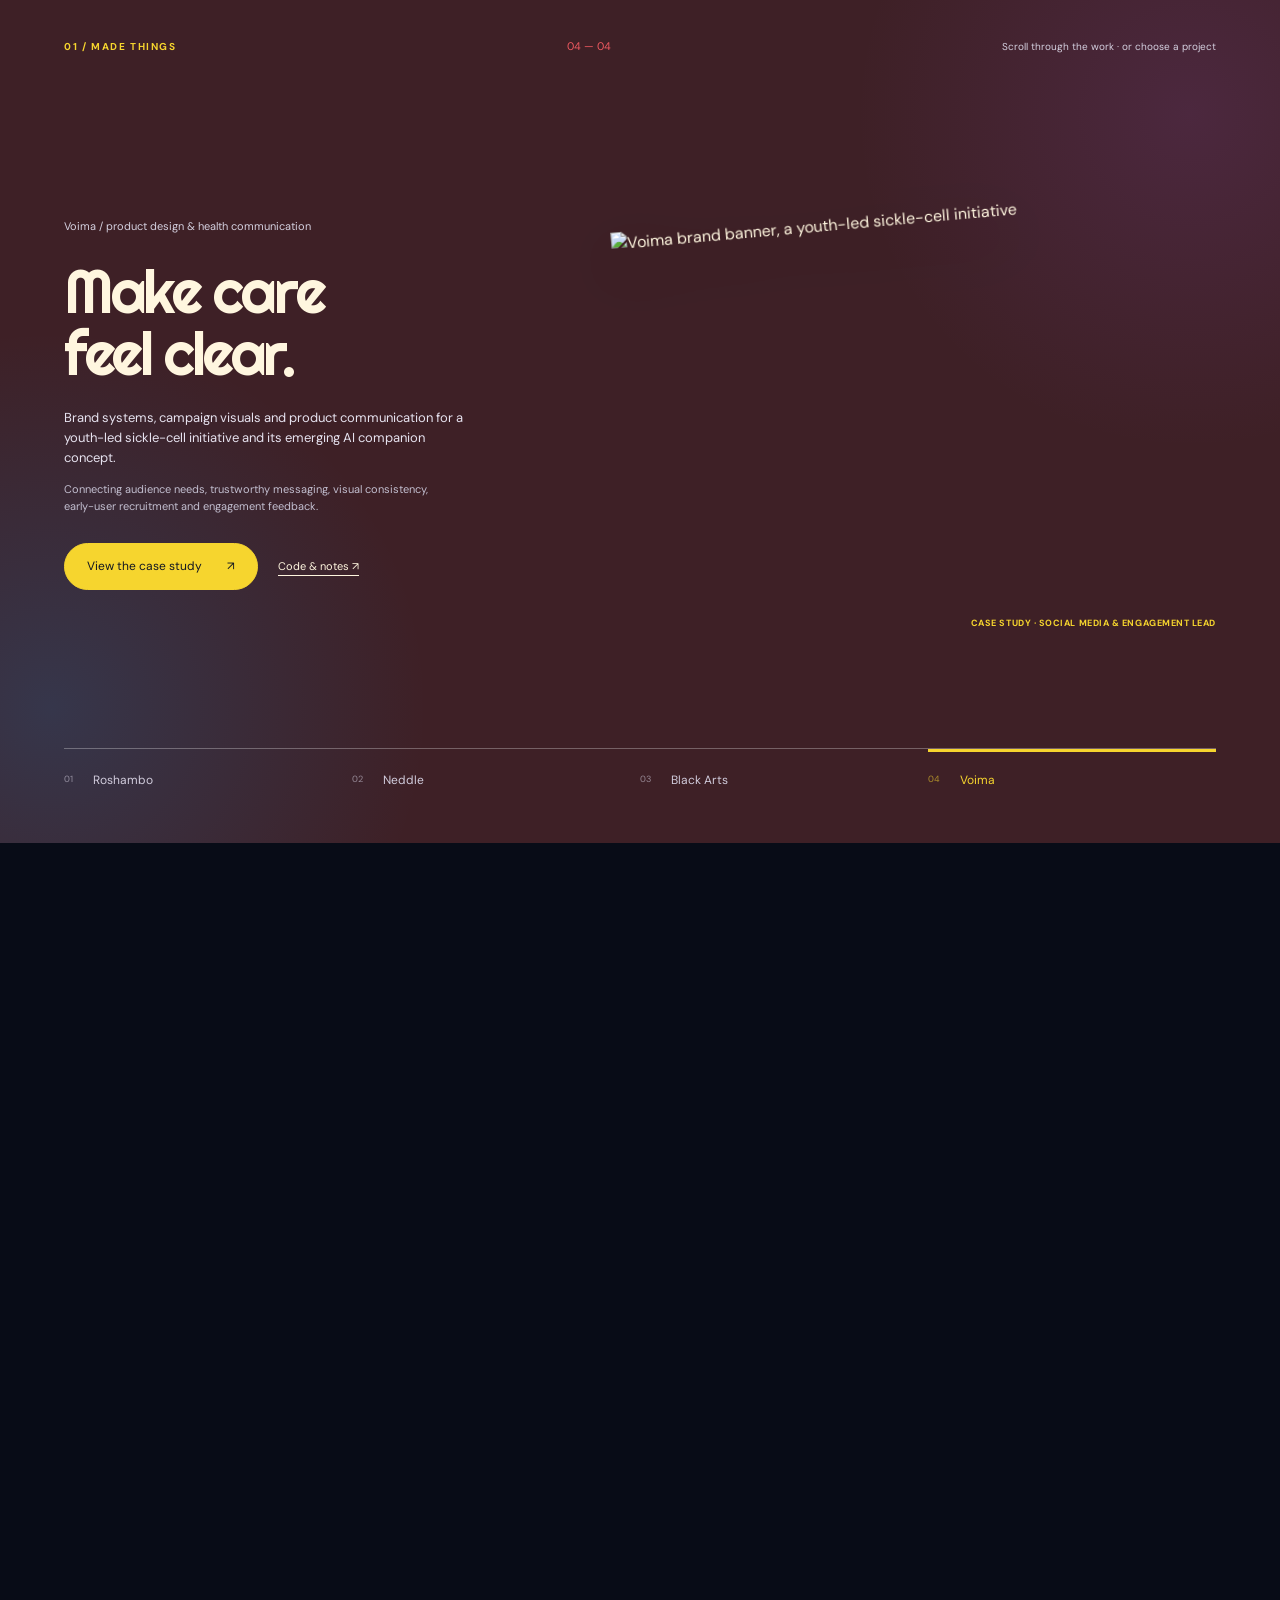
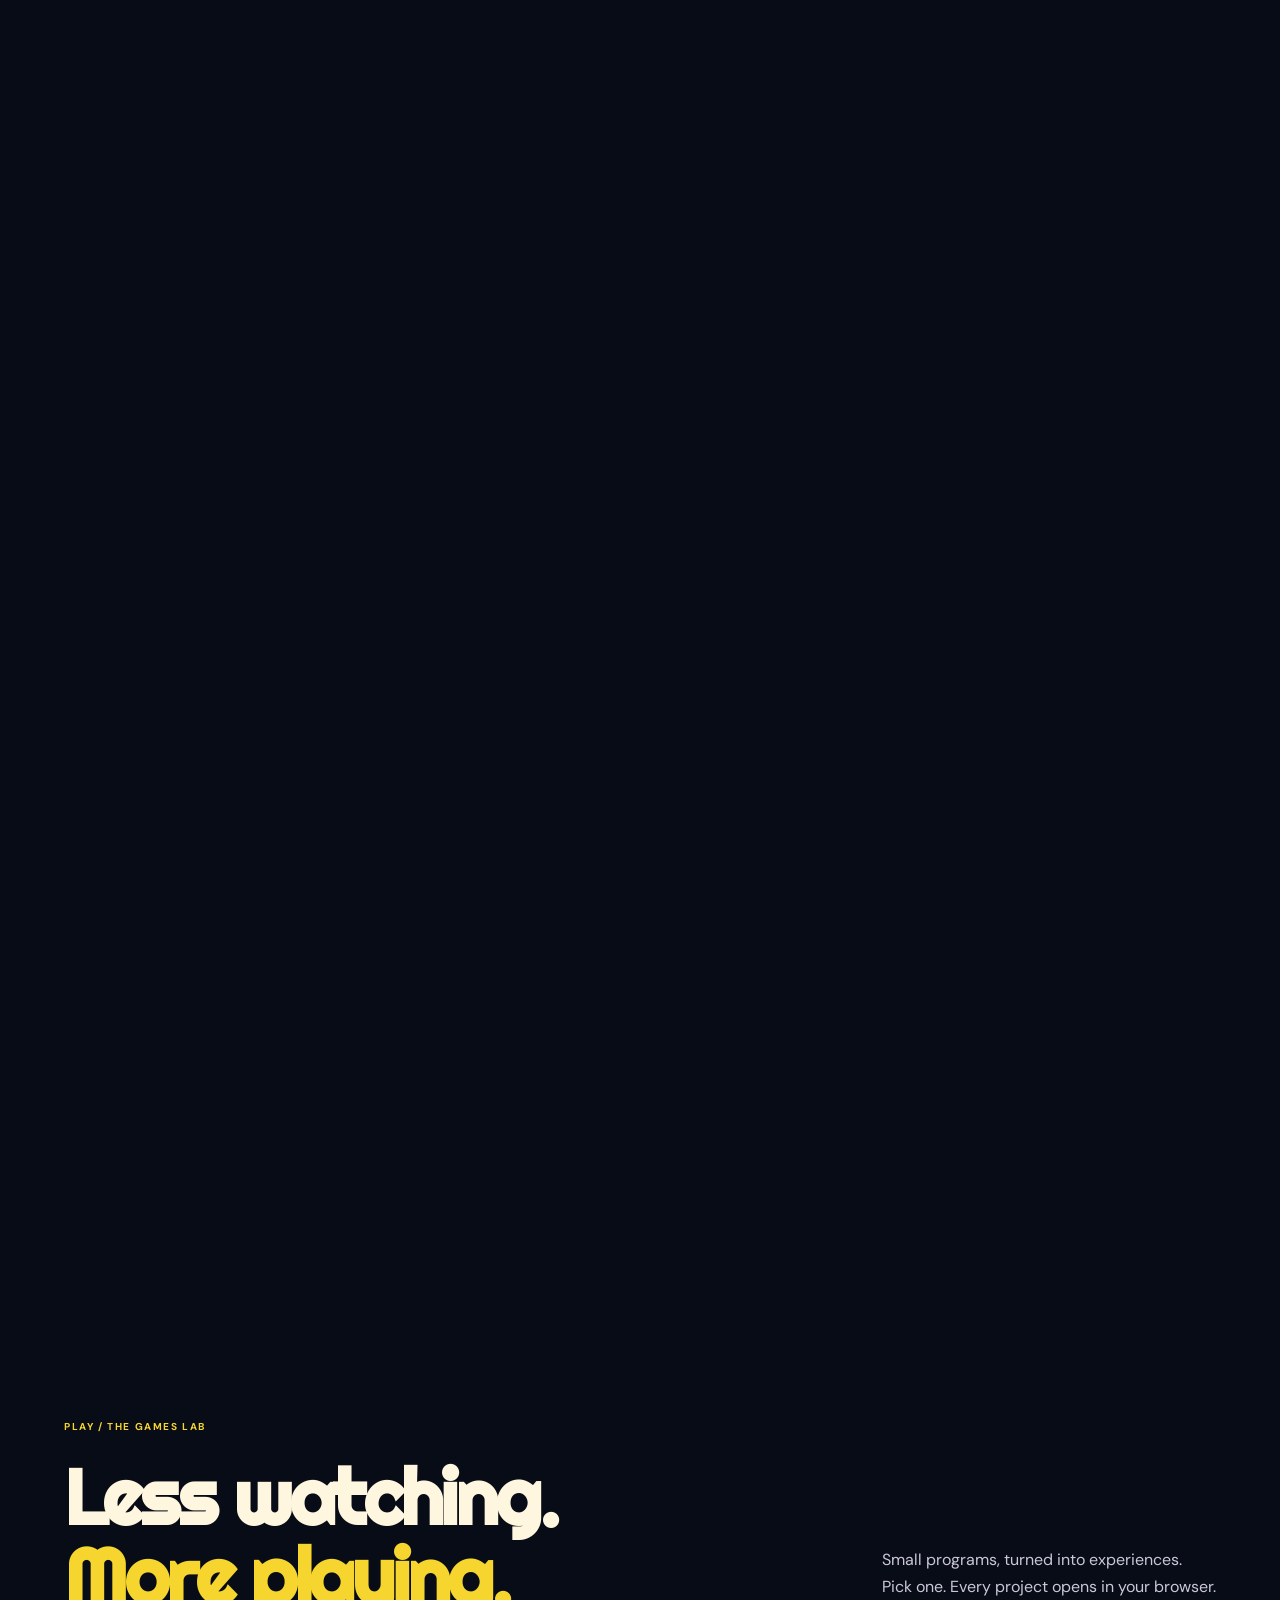
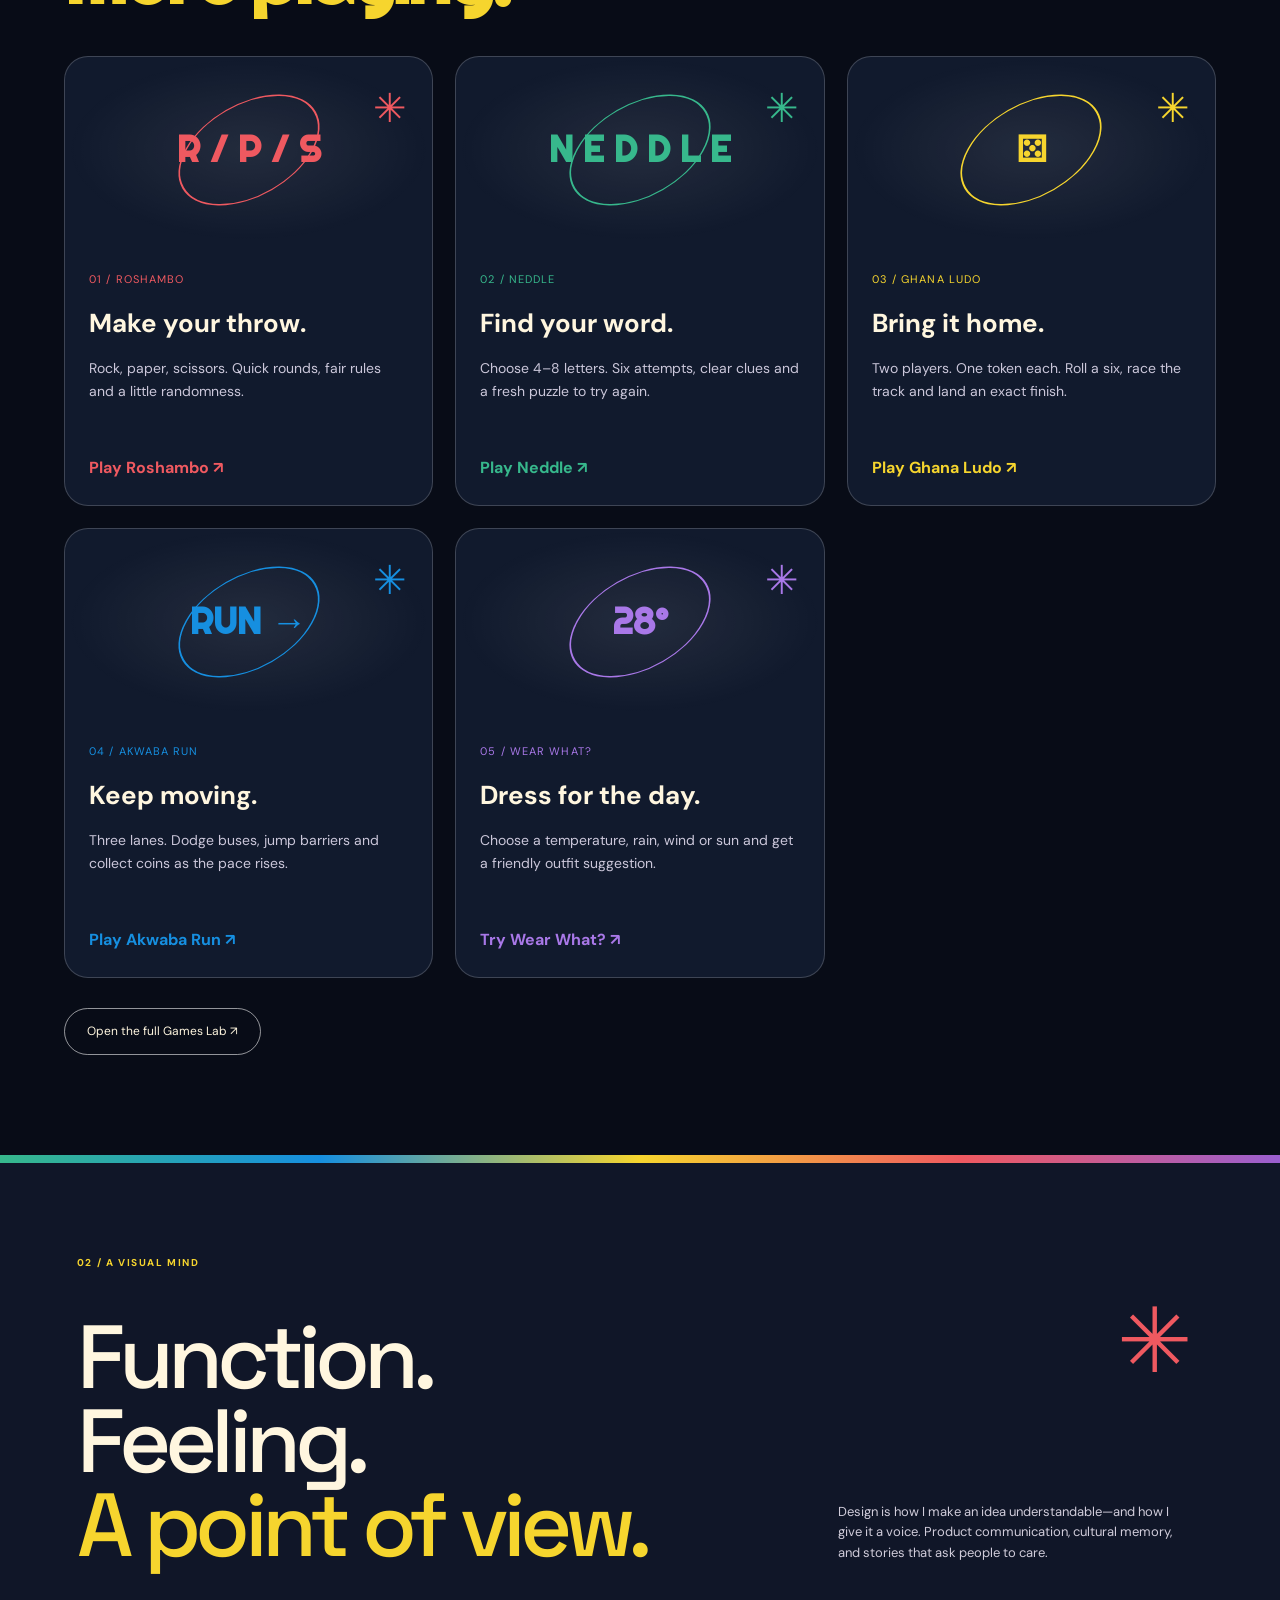
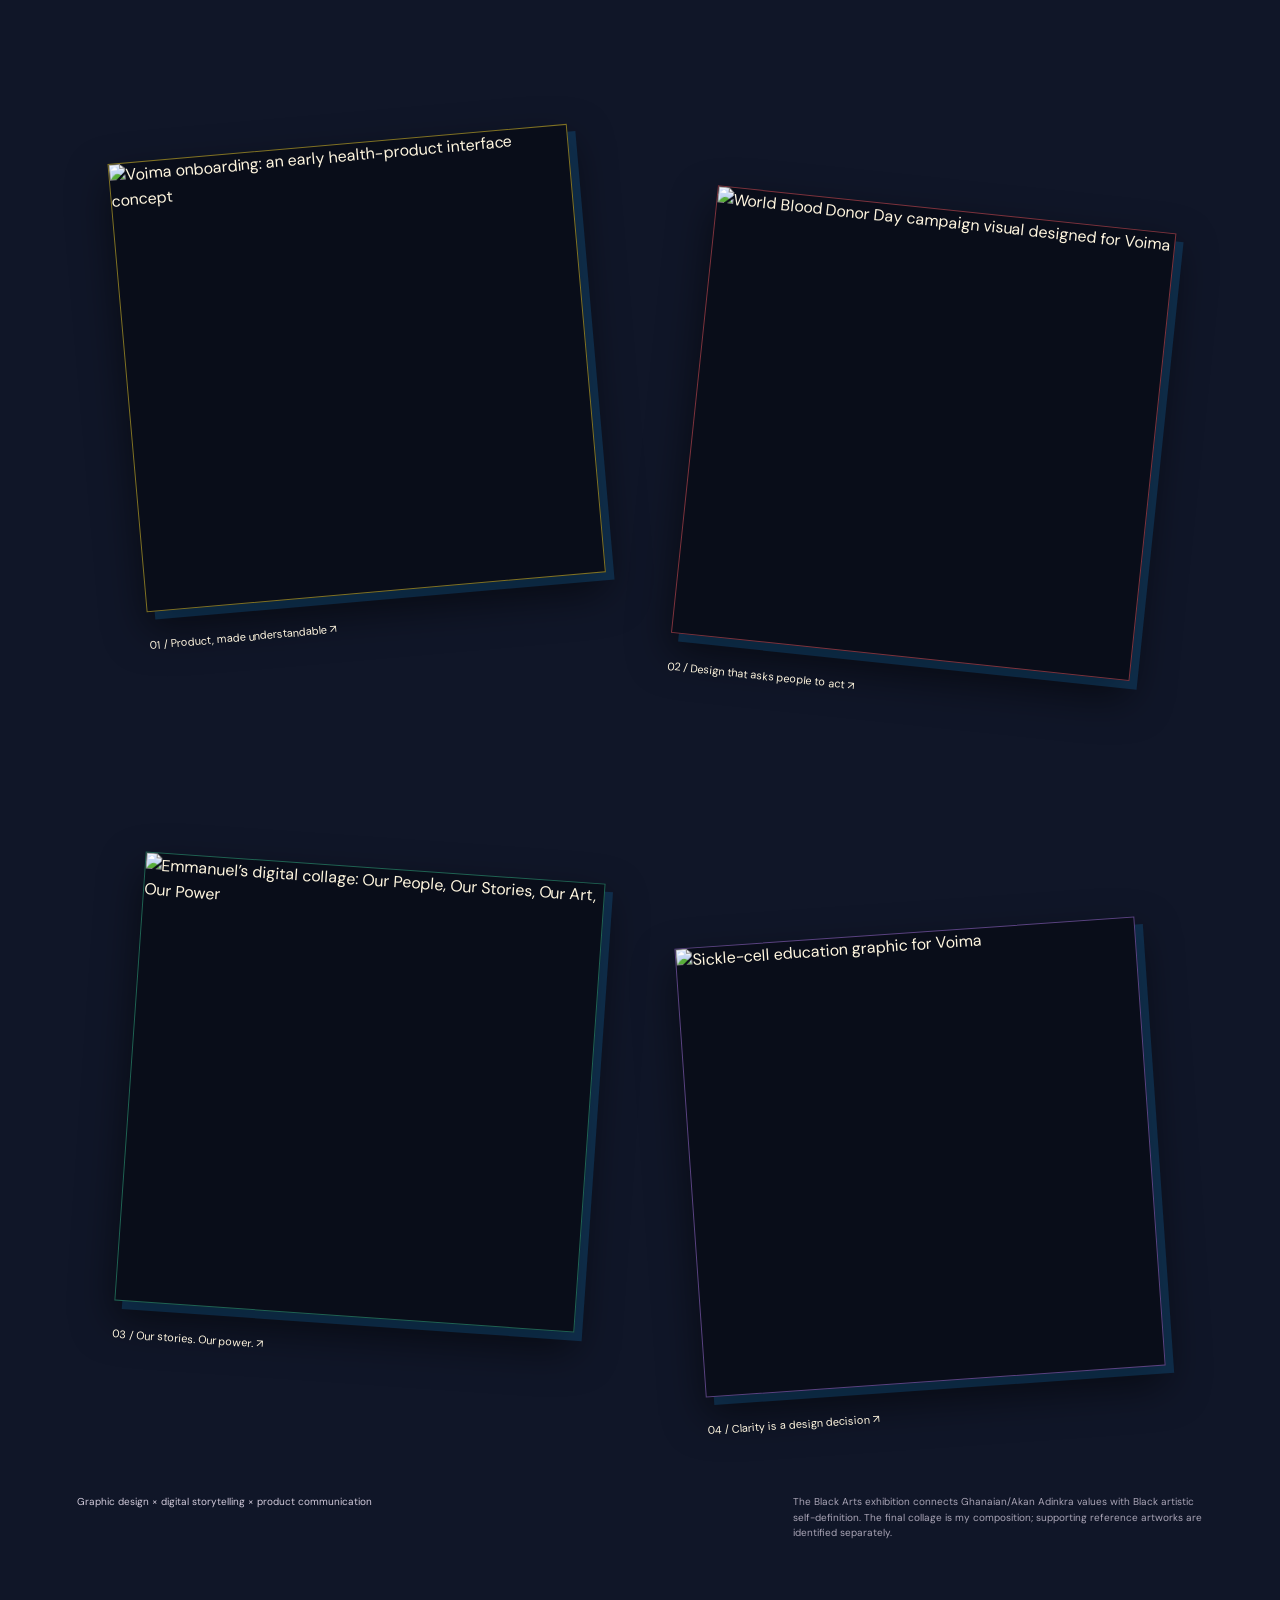
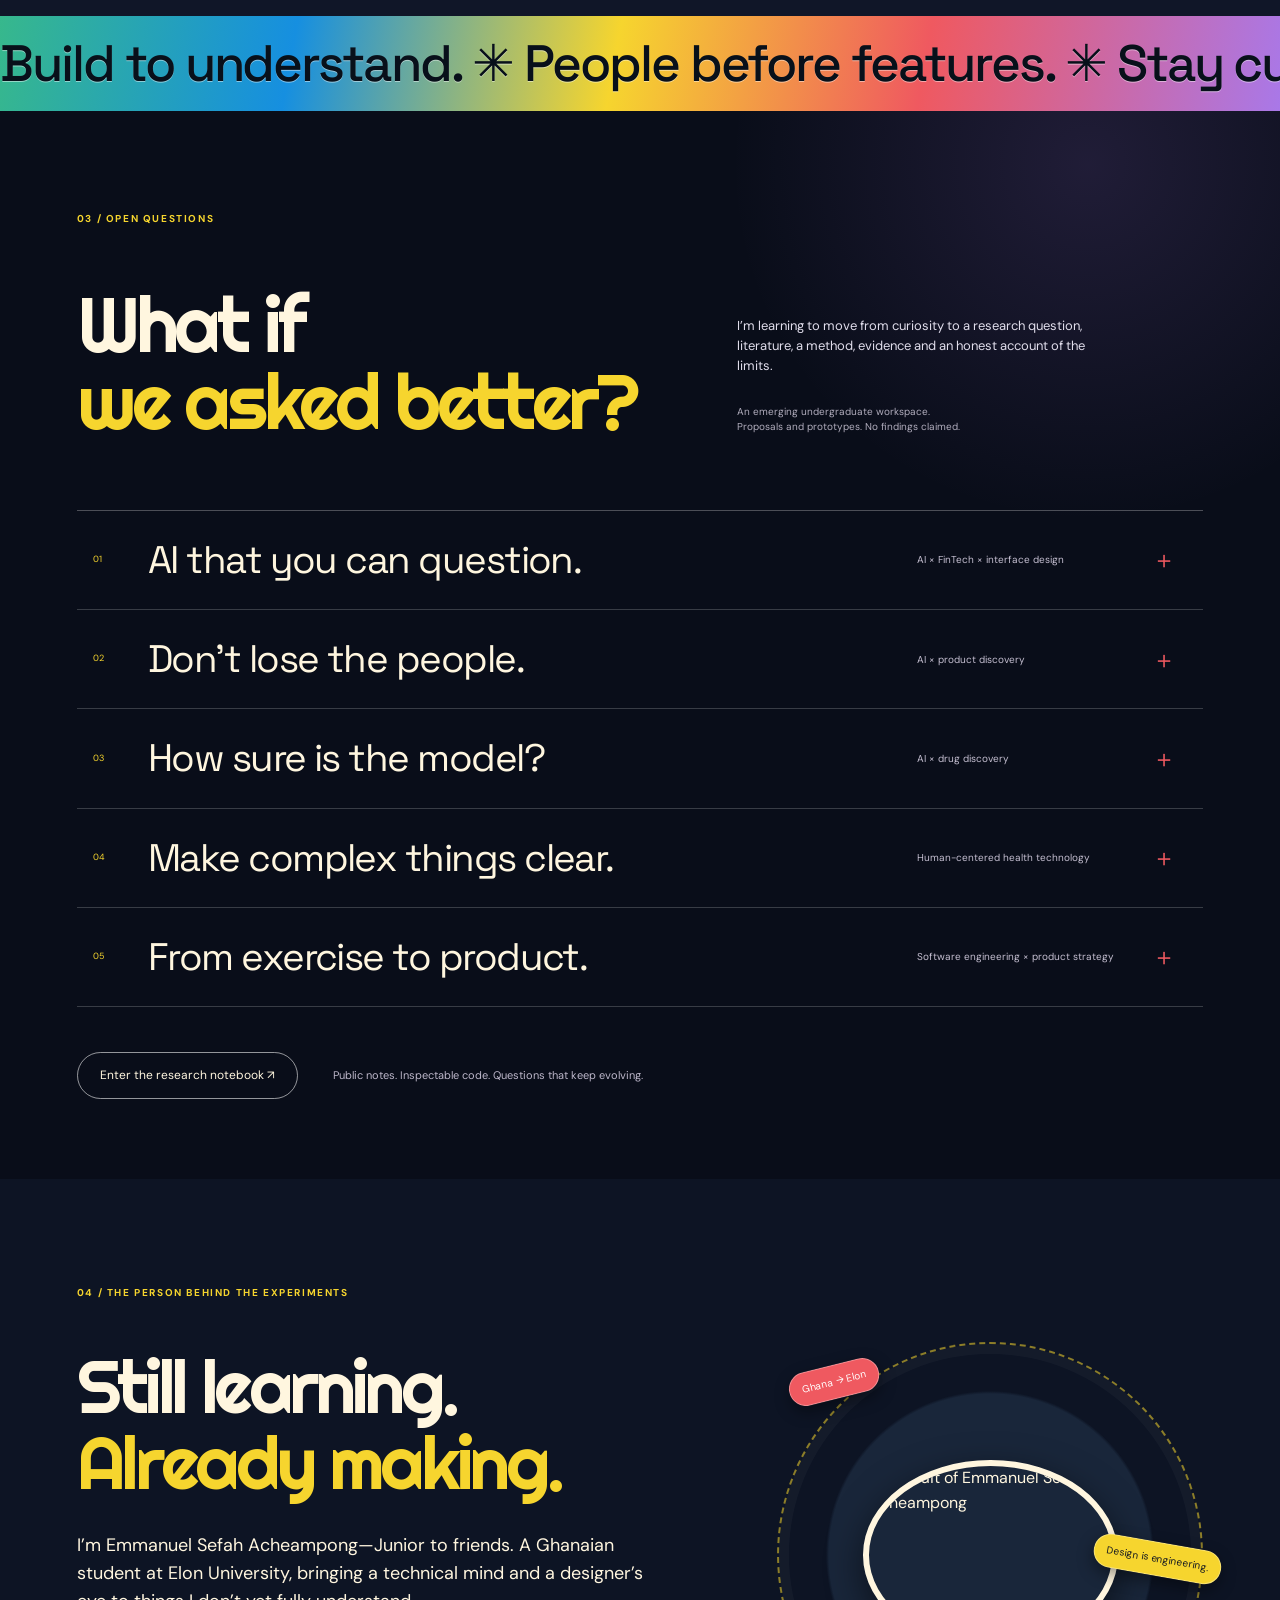
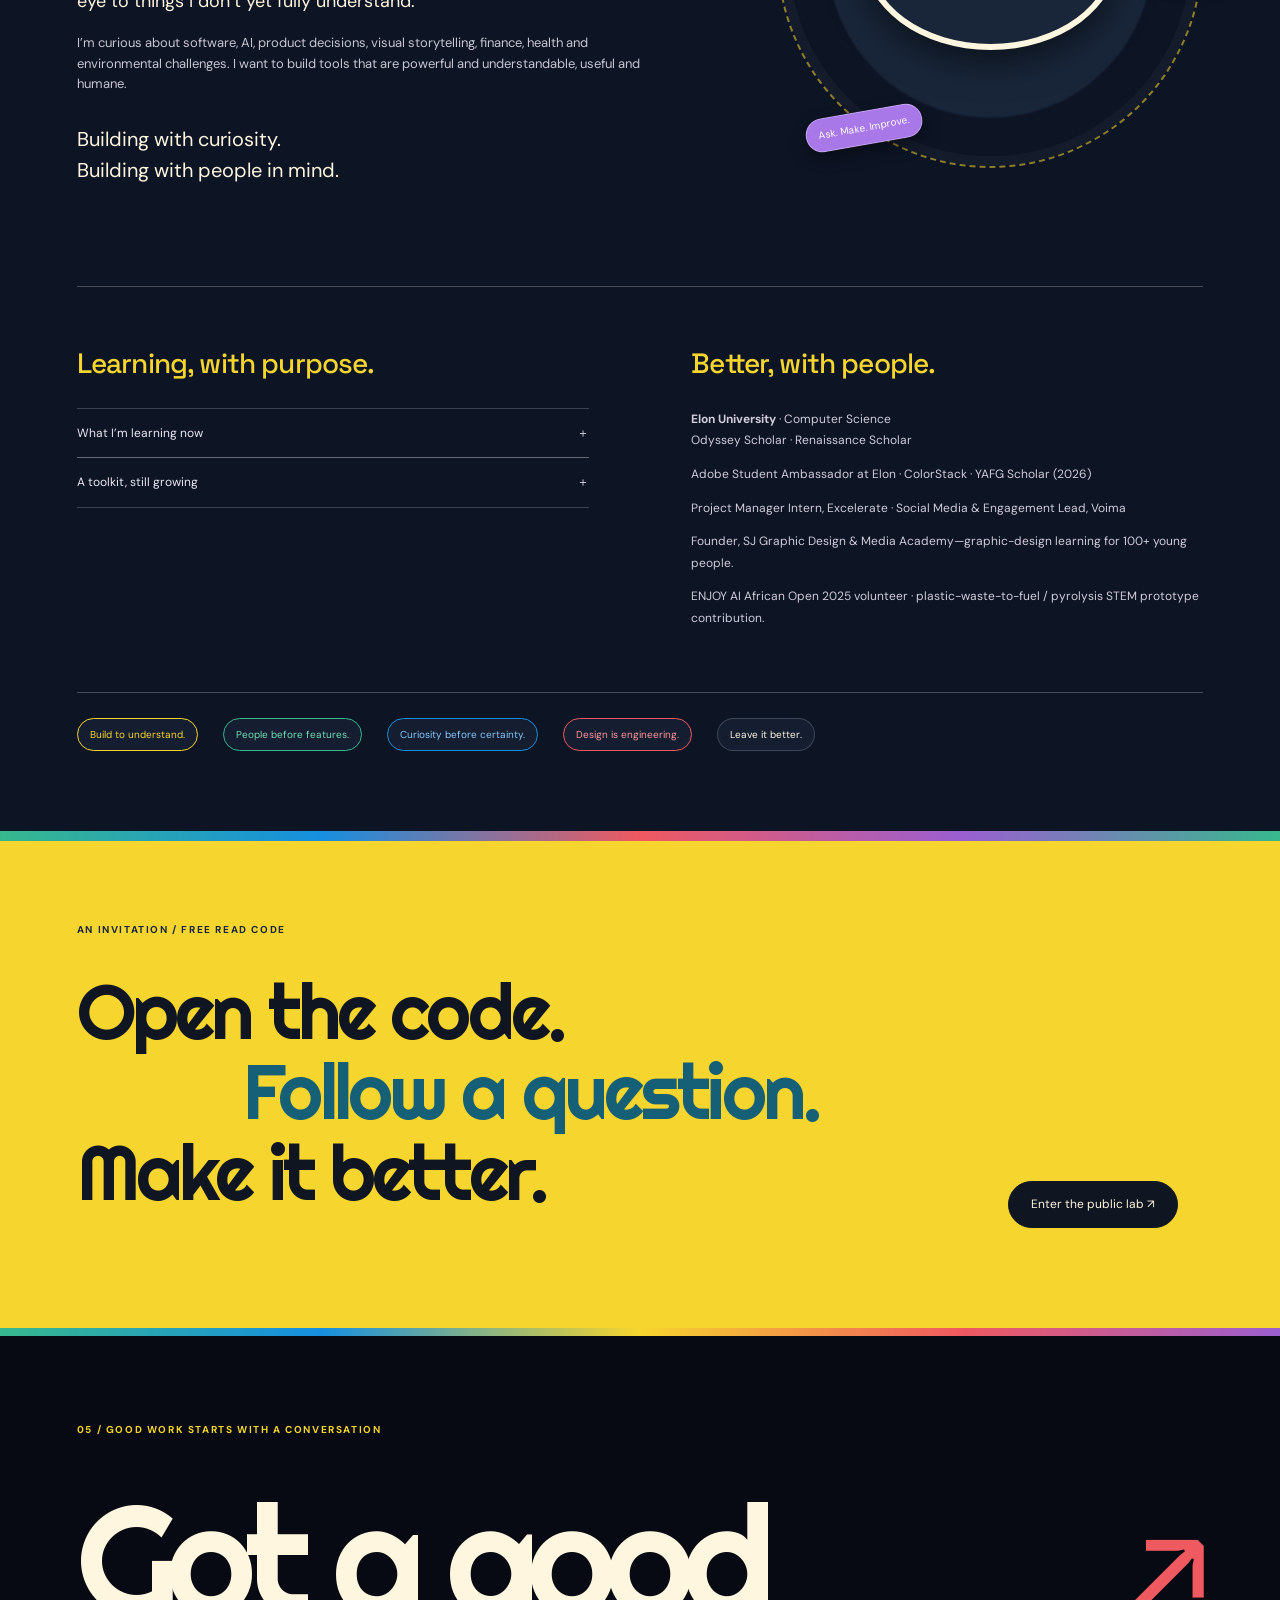
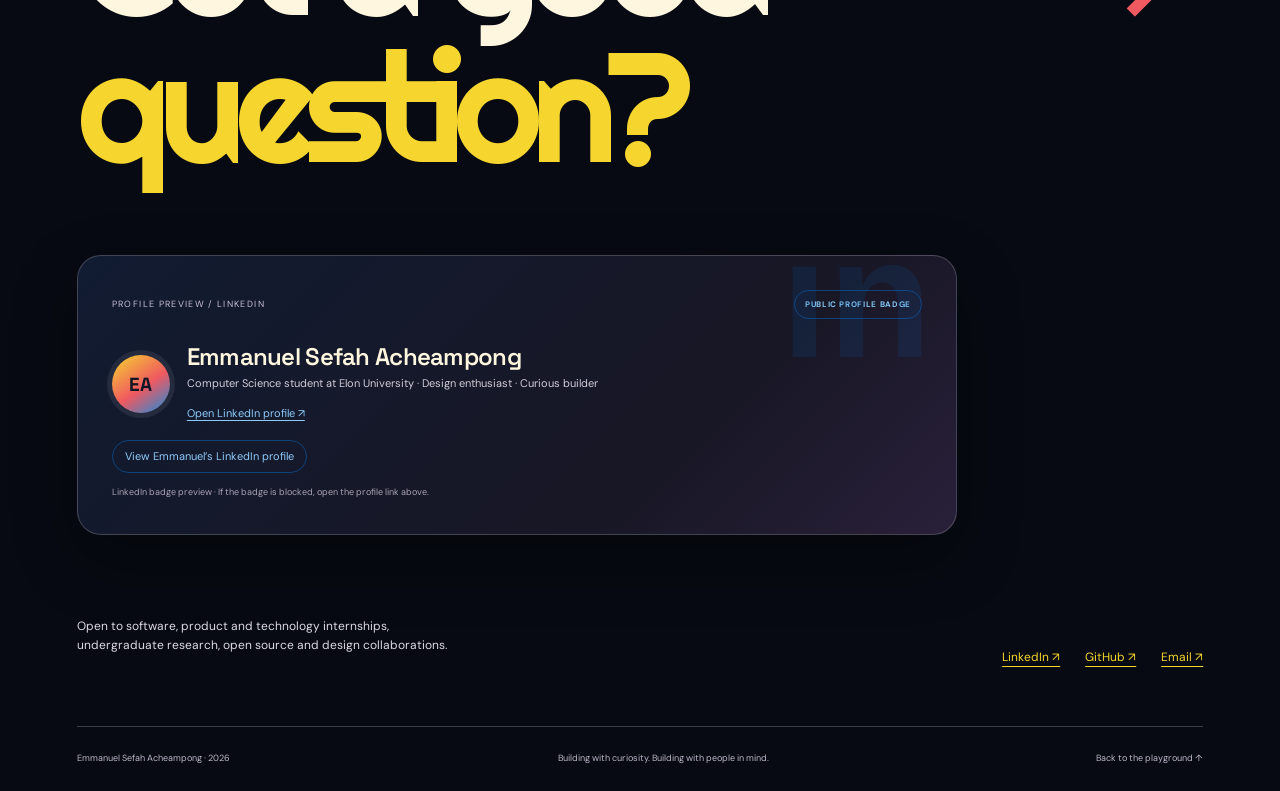
==== commit 5a28a263: "Restore festival portfolio design and make every game visible" ====
--- a/index.html
+++ b/index.html
@@ -1,13 +1,13 @@
 <!doctype html>
-<html lang="en"><head><meta charset="utf-8"><meta name="viewport" content="width=device-width,initial-scale=1"><meta name="theme-color" content="#080c17"><meta name="description" content="Emmanuel Sefah Acheampong: Computer Science student, design enthusiast, and curious builder. Explore playable games, visual stories and human-centered research."><title>Emmanuel — a curiosity playground</title><link rel="preconnect" href="https://fonts.googleapis.com"><link rel="preconnect" href="https://fonts.gstatic.com" crossorigin><link href="https://fonts.googleapis.com/css2?family=DM+Sans:wght@400;500;600;700&family=Space+Grotesk:wght@400;500;600;700&display=swap" rel="stylesheet"><link rel="stylesheet" href="assets/portfolio/style.css?v=20261008-4"></head>
+<html lang="en"><head><meta charset="utf-8"><meta name="viewport" content="width=device-width,initial-scale=1"><meta name="theme-color" content="#080c17"><meta name="description" content="Emmanuel Sefah Acheampong: Computer Science student, design enthusiast, and curious builder. Explore playable games, visual stories and human-centered research."><title>Emmanuel — a curiosity playground</title><link rel="preconnect" href="https://fonts.googleapis.com"><link rel="preconnect" href="https://fonts.gstatic.com" crossorigin><link href="https://fonts.googleapis.com/css2?family=DM+Sans:wght@400;500;600;700&family=Righteous&family=Space+Grotesk:wght@400;500;600;700&display=swap" rel="stylesheet"><link rel="stylesheet" href="assets/portfolio/style.css?v=20261008-restored-5"></head>
 <body>
 <a class="skip" href="#main">Skip to content</a><div class="cursor" aria-hidden="true"><span>Explore</span></div>
-<header><a class="identity" href="#top" aria-label="Emmanuel, back to top">e<span class="identity-dot">.</span><span class="identity-name">Emmanuel<br>Acheampong</span></a><div class="header-right"><button class="motion-toggle" id="motion" type="button" aria-pressed="true">Motion on <span>◉</span></button><button class="menu-toggle" id="menu-button" aria-expanded="false" aria-controls="menu">Index <span>＋</span></button></div></header>
-<div id="menu" class="menu-overlay" hidden><nav aria-label="Portfolio index"><a href="#work"><small>01</small> Made things <span>↗</span></a><a href="games/index.html"><small>↗</small> Play the games <span>↗</span></a><a href="#design"><small>02</small> Visual mind <span>↗</span></a><a href="#lab"><small>03</small> Open questions <span>↗</span></a><a href="#about"><small>04</small> The person <span>↗</span></a><a href="#contact"><small>05</small> Say hello <span>↗</span></a><a class="menu-github" href="https://github.com/emmanuelacheampong0">Or open the source on GitHub ↗</a></nav></div>
-<main id="main"><section class="hero" id="top" aria-labelledby="hero-title"><div class="hero-note">Ghanaian perspective.<br>Endless room to explore.</div><h1 id="hero-title"><span>A little</span><span class="curious">curious<span class="asterisk" aria-hidden="true">✳</span></span><span>A lot of</span><span class="possibility">possibility.</span></h1><div class="sculpture"><canvas id="sculpture" role="img" aria-label="A glossy, interactive 3D curiosity sculpture. Drag to rotate or use the shape controls."></canvas><div class="fallback-orb" aria-hidden="true"></div><span class="sculpture-caption">01 / an idea, taking shape</span><div class="shape-controls" role="group" aria-label="Change sculpture shape"><button type="button" data-shape="0" aria-pressed="true">Loop</button><button type="button" data-shape="1" aria-pressed="false">Orbit</button><button type="button" data-shape="2" aria-pressed="false">Play</button></div><p class="drag-hint">Drag the object. See what changes.</p></div><button type="button" class="sticker" id="spark" aria-label="Try another sculpture shape">Always<br>learning<span>↗</span></button><div class="hero-bottom"><p><strong>Emmanuel Sefah Acheampong</strong><br>Computer Science @ Elon University</p><p class="hero-position">Code × design × product thinking.<br>Building with people in mind.</p><a class="scroll-link" href="#work">Scroll to discover <span>↓</span></a><a class="scroll-link" href="https://www.linkedin.com/in/emmanuel-acheampong0/" target="_blank" rel="noopener noreferrer" aria-label="Visit Emmanuel’s LinkedIn profile">LinkedIn ↗</a></div></section>
+<header><a class="identity" href="#top" aria-label="Emmanuel, back to top">e<span class="identity-dot">.</span><span class="identity-name">Emmanuel<br>Acheampong</span></a><div class="header-right"><a class="header-play" href="#games">Play games ↗</a><button class="motion-toggle" id="motion" type="button" aria-pressed="true">Motion on <span>◉</span></button><button class="menu-toggle" id="menu-button" aria-expanded="false" aria-controls="menu">Index <span>＋</span></button></div></header>
+<div id="menu" class="menu-overlay" hidden><nav aria-label="Portfolio index"><a href="#work"><small>01</small> Made things <span>↗</span></a><a href="#games"><small>↗</small> Play the games <span>↗</span></a><a href="#design"><small>02</small> Visual mind <span>↗</span></a><a href="#lab"><small>03</small> Open questions <span>↗</span></a><a href="#about"><small>04</small> The person <span>↗</span></a><a href="#contact"><small>05</small> Say hello <span>↗</span></a><a class="menu-github" href="https://github.com/emmanuelacheampong0">Or open the source on GitHub ↗</a></nav></div>
+<main id="main"><section class="hero" id="top" aria-labelledby="hero-title"><div class="pass-lanyard" aria-hidden="true"><span>EMMANUEL · CURIOSITY LAB</span><b></b></div><div class="hero-note">Ghanaian perspective.<br>Endless room to explore.</div><h1 id="hero-title"><span>A little</span><span class="curious">curious<span class="asterisk" aria-hidden="true">✳</span></span><span>A lot of</span><span class="possibility">possibility.</span></h1><div class="sculpture"><canvas id="sculpture" role="img" aria-label="A glossy, interactive 3D curiosity sculpture. Drag to rotate or use the shape controls."></canvas><div class="fallback-orb" aria-hidden="true"></div><span class="sculpture-caption">01 / an idea, taking shape</span><div class="shape-controls" role="group" aria-label="Change sculpture shape"><button type="button" data-shape="0" aria-pressed="true">Loop</button><button type="button" data-shape="1" aria-pressed="false">Orbit</button><button type="button" data-shape="2" aria-pressed="false">Play</button></div><p class="drag-hint">Drag the object. See what changes.</p></div><button type="button" class="sticker" id="spark" aria-label="Try another sculpture shape">Always<br>learning<span>↗</span></button><div class="hero-bottom"><p><strong>Emmanuel Sefah Acheampong</strong><br>Computer Science @ Elon University</p><p class="hero-position">Code × design × product thinking.<br>Building with people in mind.</p><div class="hero-links"><a class="pill primary" href="#games">Play the games ↗</a><a class="scroll-link" href="#work">Explore the work ↓</a></div></div></section>
 <section class="manifesto" aria-labelledby="manifesto-title"><div class="chapter-label">Not a finished story. An open laboratory.</div><h2 id="manifesto-title" data-reveal>I take things apart.<br><span>Then make something</span><br>worth putting together.</h2><div class="manifesto-aside"><span class="scribble" aria-hidden="true">↝</span><p>I’m building what I learned two minutes ago. Sometimes it’s a game. Sometimes a visual story. Sometimes a question that refuses to leave.</p></div></section>
 <section id="work" class="work-scroll" aria-labelledby="work-title"><div class="stage"><div class="stage-top"><span class="chapter-label" id="work-title">01 / made things</span><span class="stage-number" aria-hidden="true">01 — 04</span><span class="stage-instruction">Scroll through the work · or choose a project</span></div><div class="stage-layout"><div class="project-story" aria-live="polite"><span class="project-category" id="project-category">Python foundations / browser playable</span><h2 id="project-title">Small game.<br>Big learning.</h2><p id="project-description">Roshambo turns a familiar ruleset into reusable functions, fair decisions, randomized computer behavior and a complete little game.</p><p class="project-learning" id="project-learning">Built to understand functions, loops, debugging and incremental testing.</p><div class="project-actions"><a class="pill primary" id="project-demo" href="games/roshambo/">Play Roshambo <span>↗</span></a><a class="source-link" id="project-source" href="https://github.com/emmanuelacheampong0/emmanuelacheampong0/tree/main/games/roshambo">Code & notes ↗</a></div></div><div class="project-art" id="project-art" data-cursor="Look closer"><div class="project-art-inner" id="project-preview"><div class="rps-preview" aria-label="Roshambo game preview"><span class="preview-label">ROSHAMBO / PLAY</span><div class="rps-discs"><span>R</span><span>P</span><span>S</span></div><span class="preview-caption">A familiar ruleset. A new way to learn.</span></div></div><span class="art-tag" id="art-tag">Playable · Python + browser edition</span></div></div><div class="project-picker" role="group" aria-label="Choose a featured project"><button type="button" data-project="0" aria-pressed="true"><small>01</small> Roshambo</button><button type="button" data-project="1" aria-pressed="false"><small>02</small> Neddle</button><button type="button" data-project="2" aria-pressed="false"><small>03</small> Black Arts</button><button type="button" data-project="3" aria-pressed="false"><small>04</small> Voima</button></div></div></section>
-<section class="visuals" id="design" aria-labelledby="design-title"><div class="visual-intro"><span class="chapter-label">02 / a visual mind</span><h2 id="design-title" data-reveal>Function.<br>Feeling.<br><em>A point of view.</em></h2><p>Design is how I make an idea understandable—and how I give it a voice. Product communication, cultural memory, and stories that ask people to care.</p><span class="visual-star" aria-hidden="true">✳</span></div><div class="gallery"><a class="gallery-piece piece-one" href="projects/voima/" data-cursor="View story"><img src="https://raw.githubusercontent.com/emmanuelacheampong0/emmanuelacheampong0/main/assets/projects/voima-app.jpg" loading="lazy" alt="Voima onboarding: an early health-product interface concept"><span>01 / Product, made understandable ↗</span></a><a class="gallery-piece piece-two" href="projects/voima/" data-cursor="View story"><img src="https://raw.githubusercontent.com/emmanuelacheampong0/emmanuelacheampong0/main/assets/projects/voima-campaign.jpg" loading="lazy" alt="World Blood Donor Day campaign visual designed for Voima"><span>02 / Design that asks people to act ↗</span></a><a class="gallery-piece piece-three" href="projects/black-arts/" data-cursor="Explore"><img src="https://raw.githubusercontent.com/emmanuelacheampong0/emmanuelacheampong0/main/assets/projects/black-arts-collage.jpg" loading="lazy" alt="Emmanuel’s digital collage: Our People, Our Stories, Our Art, Our Power"><span>03 / Our stories. Our power. ↗</span></a><a class="gallery-piece piece-four" href="projects/voima/" data-cursor="View story"><img src="https://raw.githubusercontent.com/emmanuelacheampong0/emmanuelacheampong0/main/assets/projects/voima-health-info.jpg" loading="lazy" alt="Sickle-cell education graphic for Voima"><span>04 / Clarity is a design decision ↗</span></a></div><div class="design-footnote"><span>Graphic design × digital storytelling × product communication</span><p>The Black Arts exhibition connects Ghanaian/Akan Adinkra values with Black artistic self-definition. The final collage is my composition; supporting reference artworks are identified separately.</p></div></section>
+<section id="games" class="arcade" aria-labelledby="games-title"><div class="arcade-heading"><div><span class="chapter-label">PLAY / THE GAMES LAB</span><h2 id="games-title">Less watching.<br><em>More playing.</em></h2></div><p>Small programs, turned into experiences.<br>Pick one. Every project opens in your browser.</p></div><div class="arcade-grid"><a class="arcade-card arcade-coral" href="games/roshambo/"><span class="arcade-art" aria-hidden="true"><b>R / P / S</b><i>✳</i></span><div class="arcade-info"><span class="arcade-label">01 / ROSHAMBO</span><h3>Make your throw.</h3><p>Rock, paper, scissors. Quick rounds, fair rules and a little randomness.</p><span class="arcade-action">Play Roshambo ↗</span></div></a><a class="arcade-card arcade-teal" href="games/neddle/"><span class="arcade-art" aria-hidden="true"><b>N E D D L E</b><i>✳</i></span><div class="arcade-info"><span class="arcade-label">02 / NEDDLE</span><h3>Find your word.</h3><p>Choose 4–8 letters. Six attempts, clear clues and a fresh puzzle to try again.</p><span class="arcade-action">Play Neddle ↗</span></div></a><a class="arcade-card arcade-gold" href="games/ludo/"><span class="arcade-art" aria-hidden="true"><b>⚄</b><i>✳</i></span><div class="arcade-info"><span class="arcade-label">03 / GHANA LUDO</span><h3>Bring it home.</h3><p>Two players. One token each. Roll a six, race the track and land an exact finish.</p><span class="arcade-action">Play Ghana Ludo ↗</span></div></a><a class="arcade-card arcade-blue" href="games/akwaba-run/"><span class="arcade-art" aria-hidden="true"><b>RUN →</b><i>✳</i></span><div class="arcade-info"><span class="arcade-label">04 / AKWABA RUN</span><h3>Keep moving.</h3><p>Three lanes. Dodge buses, jump barriers and collect coins as the pace rises.</p><span class="arcade-action">Play Akwaba Run ↗</span></div></a><a class="arcade-card arcade-violet" href="games/wear-what/"><span class="arcade-art" aria-hidden="true"><b>28°</b><i>✳</i></span><div class="arcade-info"><span class="arcade-label">05 / WEAR WHAT?</span><h3>Dress for the day.</h3><p>Choose a temperature, rain, wind or sun and get a friendly outfit suggestion.</p><span class="arcade-action">Try Wear What? ↗</span></div></a></div><a class="pill" href="games/">Open the full Games Lab ↗</a></section><section class="visuals" id="design" aria-labelledby="design-title"><div class="visual-intro"><span class="chapter-label">02 / a visual mind</span><h2 id="design-title" data-reveal>Function.<br>Feeling.<br><em>A point of view.</em></h2><p>Design is how I make an idea understandable—and how I give it a voice. Product communication, cultural memory, and stories that ask people to care.</p><span class="visual-star" aria-hidden="true">✳</span></div><div class="gallery"><a class="gallery-piece piece-one" href="projects/voima/" data-cursor="View story"><img src="https://raw.githubusercontent.com/emmanuelacheampong0/emmanuelacheampong0/main/assets/projects/voima-app.jpg" loading="lazy" alt="Voima onboarding: an early health-product interface concept"><span>01 / Product, made understandable ↗</span></a><a class="gallery-piece piece-two" href="projects/voima/" data-cursor="View story"><img src="https://raw.githubusercontent.com/emmanuelacheampong0/emmanuelacheampong0/main/assets/projects/voima-campaign.jpg" loading="lazy" alt="World Blood Donor Day campaign visual designed for Voima"><span>02 / Design that asks people to act ↗</span></a><a class="gallery-piece piece-three" href="projects/black-arts/" data-cursor="Explore"><img src="https://raw.githubusercontent.com/emmanuelacheampong0/emmanuelacheampong0/main/assets/projects/black-arts-collage.jpg" loading="lazy" alt="Emmanuel’s digital collage: Our People, Our Stories, Our Art, Our Power"><span>03 / Our stories. Our power. ↗</span></a><a class="gallery-piece piece-four" href="projects/voima/" data-cursor="View story"><img src="https://raw.githubusercontent.com/emmanuelacheampong0/emmanuelacheampong0/main/assets/projects/voima-health-info.jpg" loading="lazy" alt="Sickle-cell education graphic for Voima"><span>04 / Clarity is a design decision ↗</span></a></div><div class="design-footnote"><span>Graphic design × digital storytelling × product communication</span><p>The Black Arts exhibition connects Ghanaian/Akan Adinkra values with Black artistic self-definition. The final collage is my composition; supporting reference artworks are identified separately.</p></div></section>
 <div class="ticker" aria-hidden="true"><div>Build to understand. ✳ People before features. ✳ Stay curious. ✳ Build to understand. ✳ People before features. ✳ Stay curious. ✳ </div></div>
 <section class="lab" id="lab" aria-labelledby="lab-title"><div class="lab-intro"><span class="chapter-label">03 / open questions</span><h2 id="lab-title" data-reveal>What if<br><span>we asked better?</span></h2><div><p>I’m learning to move from curiosity to a research question, literature, a method, evidence and an honest account of the limits.</p><p class="lab-status">An emerging undergraduate workspace.<br>Proposals and prototypes. No findings claimed.</p></div></div><div class="research-list">
 <details><summary><span>01</span><h3>AI that you can question.</h3><small>AI × FinTech × interface design</small><b>＋</b></summary><div class="research-content"><p class="research-question">Can evidence, uncertainty and reflection cues help students evaluate an AI budgeting suggestion?</p><dl><dt>Why it matters</dt><dd>Trust alone is not success. People should be able to inspect advice and retain judgment.</dd><dt>Current work</dt><dd>A literature-based proposal, fixed fictional scenarios and an interactive comparison of two interface approaches.</dd><dt>Status</dt><dd>Proposal + scripted prototype. No participants, live AI or study results.</dd><dt>Next step</dt><dd>Review task clarity and evaluation criteria before a supervised pilot.</dd><dt>Collaboration</dt><dd>HCI, responsible AI and student financial well-being.</dd></dl><div class="research-links"><a class="pill" href="research/prototype/">Try the prototype ↗</a><a href="https://github.com/emmanuelacheampong0/emmanuelacheampong0/blob/main/research/proposal.md">Read the full proposal ↗</a></div></div></details>
@@ -19,4 +19,4 @@
 <section id="about" class="about" aria-labelledby="about-title"><span class="chapter-label">04 / the person behind the experiments</span><div class="about-layout"><div><h2 id="about-title" data-reveal>Still learning.<br><em>Already making.</em></h2><p class="about-lede">I’m Emmanuel Sefah Acheampong—Junior to friends. A Ghanaian student at Elon University, bringing a technical mind and a designer’s eye to things I don’t yet fully understand.</p><p>I’m curious about software, AI, product decisions, visual storytelling, finance, health and environmental challenges. I want to build tools that are powerful and understandable, useful and humane.</p><p class="philosophy">Building with curiosity.<br>Building with people in mind.</p></div><div class="about-orbit"><img src="https://raw.githubusercontent.com/emmanuelacheampong0/emmanuelacheampong0/main/assets/projects/emmanuel-portrait.jpg" loading="lazy" alt="Portrait of Emmanuel Sefah Acheampong"><span class="orbit-note note-one">Ghana → Elon</span><span class="orbit-note note-two">Design is engineering.</span><span class="orbit-note note-three">Ask. Make. Improve.</span></div></div><div class="about-columns"><div><h3>Learning, with purpose.</h3><details><summary>What I’m learning now <span>＋</span></summary><ul><li><strong>Software engineering & Python</strong> — functions, strings, sequences, modularity, tests, debugging, documentation, deployment and maintenance.</li><li><strong>AI & machine learning</strong> — programming, math, data, model evaluation and human-centered foundations.</li><li><strong>Product management</strong> — discovery, user research, requirements, prioritization, experiments, metrics and strategy.</li><li><strong>Product design & UI/UX</strong> — accessible flows, information architecture, hierarchy, prototyping and usability.</li><li><strong>FinTech & research</strong> — understandable tools and the process from questions to methods, evidence and limitations.</li></ul></details><details><summary>A toolkit, still growing <span>＋</span></summary><p>Engineering: Python, HTML, JavaScript, Git, GitHub, tests.<br>Design: Adobe Creative Cloud, Figma, UI/UX, prototyping and visual storytelling.<br>Product: discovery, workflows and meaningful metrics.<br>Research: literature review, questions, methods and evaluation.<br>Development: VS Code, browser tools and documentation.</p><p>Tools I use or am learning through projects—not claims of expert-level proficiency.</p></details></div><div><h3>Better, with people.</h3><p><strong>Elon University</strong> · Computer Science<br>Odyssey Scholar · Renaissance Scholar</p><p>Adobe Student Ambassador at Elon · ColorStack · YAFG Scholar (2026)</p><p>Project Manager Intern, Excelerate · Social Media & Engagement Lead, Voima</p><p>Founder, SJ Graphic Design & Media Academy—graphic-design learning for 100+ young people.</p><p>ENJOY AI African Open 2025 volunteer · plastic-waste-to-fuel / pyrolysis STEM prototype contribution.</p></div></div><div class="principle-line"><span>Build to understand.</span><span>People before features.</span><span>Curiosity before certainty.</span><span>Design is engineering.</span><span>Leave it better.</span></div></section>
 <section class="open-source"><span class="chapter-label">An invitation / Free Read Code</span><p>Open the code.<br><span>Follow a question.</span><br>Make it better.</p><a class="pill" href="https://github.com/emmanuelacheampong0">Enter the public lab ↗</a></section>
 <footer id="contact"><span class="chapter-label">05 / good work starts with a conversation</span><a class="hello" href="mailto:emmanuelacheampong816@gmail.com" data-cursor="Say hello">Got a good<br><em>question?</em><span>↗</span></a><section class="linkedin-preview" aria-label="LinkedIn profile preview"><div class="linkedin-top"><span>PROFILE PREVIEW / LINKEDIN</span><b>PUBLIC PROFILE BADGE</b></div><div class="linkedin-body"><div class="linkedin-monogram" aria-hidden="true">EA</div><div><h2>Emmanuel Sefah Acheampong</h2><p>Computer Science student at Elon University · Design enthusiast · Curious builder</p><a href="https://www.linkedin.com/in/emmanuel-acheampong0/" target="_blank" rel="noopener noreferrer">Open LinkedIn profile ↗</a></div></div><div class="badge-base LI-profile-badge" data-locale="en_US" data-size="medium" data-theme="dark" data-type="VERTICAL" data-vanity="emmanuel-acheampong0" data-version="v1"><a class="badge-base__link LI-simple-link" href="https://www.linkedin.com/in/emmanuel-acheampong0/">View Emmanuel’s LinkedIn profile</a></div><p class="linkedin-fallback">LinkedIn badge preview · If the badge is blocked, open the profile link above.</p></section><div class="contact-bottom"><p>Open to software, product and technology internships,<br>undergraduate research, open source and design collaborations.</p><div><a href="https://www.linkedin.com/in/emmanuel-acheampong0">LinkedIn ↗</a><a href="https://github.com/emmanuelacheampong0">GitHub ↗</a><a href="mailto:emmanuelacheampong816@gmail.com">Email ↗</a></div></div><div class="colophon"><span>Emmanuel Sefah Acheampong · <span id="year"></span></span><span>Building with curiosity. Building with people in mind.</span><a href="#top">Back to the playground ↑</a></div></footer>
-</main><script src="assets/portfolio/app.js?v=20261006-2"></script><script src="assets/portfolio/sculpture.js?v=20261006-2"></script></body></html>
+</main><script src="assets/portfolio/app.js?v=20261007-1"></script><script src="assets/portfolio/sculpture.js?v=20261006-2"></script><script src="https://platform.linkedin.com/badges/js/profile.js" async defer></script></body></html>
--- a/assets/portfolio/style.css
+++ b/assets/portfolio/style.css
@@ -11,5 +11,299 @@
 .no-webgl[data-shape="2"] .fallback-orb{mask:none;border-radius:42% 58% 68% 32%;filter:hue-rotate(-20deg)}
 .no-webgl .fallback-orb:active{cursor:grabbing}
 
-/* LinkedIn public profile preview card */
+
+/* Hacklanta-inspired festival pass art direction: playful, vivid, and original to Emmanuel. */
+:root{
+  --paper:#080c17;--ink:#fff6df;--muted:#c3c7d6;--acid:#f6d52e;--purple:#a978e8;--line:#ffffff2b;
+  --display:'Space Grotesk',Arial,sans-serif;--body:'DM Sans',Arial,sans-serif;
+  --night:#080c17;--navy:#10182b;--coral:#ef5960;--sky:#168fe0;--teal:#37b88c;--violet:#9a5fd0;
+}
+html{background:var(--night);scroll-padding-top:82px}
+body{background:var(--night);color:var(--ink);background-image:radial-gradient(1px 1px at 8% 11%,#fff8 0 1px,transparent 1.6px),radial-gradient(1.5px 1.5px at 72% 21%,#f5d96b99 0 1px,transparent 1.8px),radial-gradient(1px 1px at 38% 77%,#cfc5ff99 0 1px,transparent 1.7px),radial-gradient(1px 1px at 92% 61%,#fff9 0 1px,transparent 1.7px);background-size:300px 240px,380px 290px,420px 330px,500px 400px}
+a{color:inherit}button:focus-visible,a:focus-visible,summary:focus-visible{outline-color:var(--acid)}
+header{color:var(--ink);background:linear-gradient(#080c17d9,#080c1700);padding-top:17px;padding-bottom:17px}
+header.scrolled{background:#080c17ed;border-bottom:1px solid #ffffff24}
+.identity{color:#fff6df}.identity-dot,.motion-toggle span{color:var(--acid)}
+.menu-toggle:hover,.motion-toggle:hover{color:var(--acid)}
+.menu-overlay{background:#080c17f7;color:var(--ink)}
+.menu-overlay::before{content:"";position:absolute;inset:0 0 auto;height:7px;background:linear-gradient(90deg,var(--teal),var(--sky),var(--acid),var(--coral),var(--violet),var(--teal))}
+.menu-overlay nav>a{border-color:#ffffff35}.menu-overlay nav>a small{color:var(--acid)}
+.cursor{background:var(--acid)}.cursor span{color:#111624}.cursor.big{background:var(--acid)}
+.chapter-label{color:var(--acid);font-weight:700;letter-spacing:.16em}
+.hero{isolation:isolate;background:#050813;color:var(--ink);padding-top:155px}
+.hero::before{content:"";position:absolute;z-index:0;inset:-5%;pointer-events:none;opacity:.93;background:
+ radial-gradient(circle at 9% 18%,#fff 0 1px,transparent 1.8px),radial-gradient(circle at 25% 47%,#f7d75a 0 1.5px,transparent 2px),radial-gradient(circle at 83% 16%,#fff 0 1px,transparent 1.8px),radial-gradient(circle at 91% 69%,#c4a3ff 0 1.4px,transparent 2px),radial-gradient(circle at 62% 88%,#fff 0 1px,transparent 1.8px),
+ radial-gradient(ellipse 105% 90% at 0% -5%,transparent 38%,#168fe0 38.4% 41%,#f6d52e 41.4% 44%,#ef5960 44.4% 47%,#a35dc7 47.4% 50%,#37b88c 50.4% 53%,transparent 53.4%),
+ radial-gradient(ellipse 115% 96% at 100% 104%,transparent 41%,#168fe0 41.4% 44%,#f6d52e 44.4% 47%,#ef5960 47.4% 50%,#a35dc7 50.4% 53%,#37b88c 53.4% 56%,transparent 56.4%);
+ animation:ribbonDrift 18s ease-in-out infinite alternate
+}
+.hero::after{content:"";position:absolute;z-index:0;top:17%;left:50%;transform:translateX(-50%);width:min(1050px,88vw);height:73%;border-radius:34px;background:linear-gradient(155deg,#080b13f2,#0b1020e8 60%,#080c17f2) padding-box,linear-gradient(130deg,#f6d52e,#168fe0 28%,#37b88c 48%,#a35dc7 69%,#ef5960 85%,#f6d52e) border-box;border:1px solid transparent;box-shadow:0 35px 110px #0009, inset 0 0 60px #10203980;pointer-events:none}
+.hero-note{color:#e5dff0;background:#12182a;border:1px solid #f6d52e70;padding:12px 16px;border-radius:14px;letter-spacing:.02em}
+.hero-note::before{content:"✦";color:var(--acid);margin-right:8px}
+.hero h1{font-family:'Righteous','Space Grotesk',sans-serif;font-weight:400;letter-spacing:-.045em;line-height:.91;color:#fff6df;text-shadow:0 5px 0 #0005}
+.hero h1>span{max-width:900px}
+.hero .curious{color:#f6d52e}
+.hero .possibility{color:#fffbf1}
+.asterisk{color:#ef5960;filter:drop-shadow(0 0 12px #ef596099)}
+.sculpture{filter:saturate(1.18) drop-shadow(0 20px 28px #0008)}
+.sculpture-caption{color:#f6d52e;background:#080c17c9;border:1px solid #ffffff35;border-radius:100px;padding:7px 11px}
+.shape-controls{background:#080c17dc;border-color:#ffffff45}
+.shape-controls button{color:#fff6df}
+.shape-controls button[aria-pressed=true]{background:var(--acid);color:#101522}
+.drag-hint{color:#e2dff0}
+.fallback-orb{background:radial-gradient(circle at 32% 25%,#fffbd4,#ffcf4a 22%,#ee594f 39%,#a452cf 58%,#168fe0 76%,#37b88c 90%);box-shadow:inset -22px -20px 20px #07101e99,0 22px 55px #050813aa}
+.sticker{background:var(--acid);color:#101522;border:3px solid #fff6df;box-shadow:0 0 0 6px #ef596055,0 15px 40px #0008;font-family:'Righteous','Space Grotesk',sans-serif}
+.sticker::before{content:"✿";position:absolute;top:-24px;right:-18px;color:#ef5960;font:34px/1 Georgia,serif;text-shadow:0 2px #fff6df}
+.sticker:hover{box-shadow:0 0 0 8px #ef596070,0 15px 40px #0008}
+.hero-bottom{color:#f4f0ff}.hero-bottom p{background:#10182bd9;border:1px solid #ffffff28;border-radius:13px;padding:11px 15px}.hero-bottom strong{color:var(--acid)}
+.scroll-link{color:#fff6df}.scroll-link span{color:var(--acid)}
+.manifesto{background:#0d1424;color:var(--ink);overflow:hidden}
+.manifesto::after{content:"";position:absolute;inset:auto -10% -33px;height:50px;background:linear-gradient(90deg,var(--teal),var(--sky),var(--acid),var(--coral),var(--violet),var(--teal));transform:rotate(-1.5deg);filter:blur(.3px)}
+.manifesto h2{color:#fff6df}
+.manifesto h2 span{color:var(--acid)}
+.manifesto-aside p{color:#c5c9d7}
+.scribble{color:var(--coral)}
+.work-scroll,.stage{background:#080c17;color:var(--ink)}
+.stage{background-image:radial-gradient(circle at 93% 19%,#a55bdc22,transparent 24%),radial-gradient(circle at 4% 85%,#168fe033,transparent 26%)}
+.stage-top{color:#fff6df}.stage-number{color:var(--coral)}
+.stage-instruction,.project-category{color:#d5d1e0}
+.project-story h2{font-family:'Righteous','Space Grotesk',sans-serif;font-weight:400;color:#fff6df}
+.project-story p{color:#e6e2ef}.project-story p.project-learning{color:#c3bfd0}
+.pill{border-color:#ffffff90}
+.pill:hover,.pill.primary{background:var(--acid);color:#121722;border-color:var(--acid)}
+.project-art-inner{filter:drop-shadow(0 22px 34px #0008)}
+.art-tag{color:var(--acid);font-weight:700}
+.project-picker{border-color:#ffffff4a}
+.project-picker button{color:#d1ccdc}
+.project-picker button[aria-pressed=true]{border-color:var(--acid);color:var(--acid)}
+.rps-preview,.word-preview{border:1px solid #ffffff46;box-shadow:0 0 0 6px #ffffff08,0 20px 55px #0008}
+.rps-preview{background:linear-gradient(145deg,#132342,#202051 60%,#3a1e5f);border-radius:22px}
+.rps-preview::before{border-color:#f6d52e55}
+.word-preview{background:linear-gradient(145deg,#c8ec8f,#f6d52e);color:#172218;border-radius:22px}
+.word-preview .word-title{font-family:'Righteous','Space Grotesk',sans-serif}
+.word-row span{background:#155a58;color:white;box-shadow:0 5px 0 #0b2b35;transform:rotate(-4deg)}
+.word-row span:nth-child(2n){background:#fff6df;color:#163f42;transform:rotate(4deg)}
+.visuals{background:#101628;color:#fff6df}
+.visuals::before{content:"";display:block;position:absolute;top:0;left:0;right:0;height:8px;background:linear-gradient(90deg,var(--teal),var(--sky),var(--acid),var(--coral),var(--violet))}
+.visual-intro h2{color:#fff6df}.visual-intro h2 em{color:var(--acid)}
+.visual-intro p{color:#d0ccda}.visual-star{color:var(--coral)}
+.gallery-piece img{background:#090d19;border:1px solid #ffffff38;box-shadow:8px 8px 0 #168fe033,0 18px 40px #0008}
+.gallery-piece span{color:#fff6df}
+.piece-one img{border-color:#f6d52e80}.piece-two img{border-color:#ef596080}.piece-three img{border-color:#37b88c80}.piece-four img{border-color:#a978e880}
+.design-footnote{color:#d3ccdc}.design-footnote p{color:#aaa5b6}
+.ticker{background:linear-gradient(100deg,#37b88c 0%,#168fe0 23%,#f6d52e 48%,#ef5960 72%,#a978e8 100%);color:#08101a}
+.ticker div{text-shadow:0 1px #ffffff77}
+.lab{background:#090d19;color:#fff6df;background-image:radial-gradient(circle at 85% 5%,#a978e825,transparent 24%)}
+.lab-intro h2{font-family:'Righteous','Space Grotesk',sans-serif;font-weight:400}
+.lab-intro h2 span{color:var(--acid)}
+.lab-intro>div{color:#e0ddeb}.lab-status{color:#b1adbd}
+.research-list{border-color:#ffffff45}
+.research-list details{border-color:#ffffff31;transition:background .25s}
+.research-list details:hover,.research-list details[open]{background:#121a2b}
+.research-list summary{padding-left:16px;padding-right:16px}
+.research-list summary>span{color:var(--acid)}
+.research-list summary small{color:#c5bfd1}
+.research-list summary b{color:var(--coral)}
+.research-content{color:#e5e0ec}
+.research-question{color:#f6d52e}
+.research-content dt{color:#b2aec1}
+.research-links .pill{color:var(--ink)}
+.lab-footer p{color:#bdb7ca}
+.about{background:#0d1424;color:#fff6df}
+.about-layout p{color:#c8c5d1}.about-layout .about-lede,.about-layout .philosophy{color:#fff6df}
+.about h2{font-family:'Righteous','Space Grotesk',sans-serif;font-weight:400}
+.about h2 em{color:var(--acid)}
+.about-orbit{border:2px dashed #f6d52e8c;background:radial-gradient(circle at center,#19263a 0 54%,transparent 55%);box-shadow:inset 0 0 0 10px #ffffff08}
+.about-orbit img{filter:none;border:6px solid #fff6df;box-shadow:0 12px 35px #0008}
+.about-orbit:hover img{filter:saturate(1.12)}
+.orbit-note{background:#168fe0;color:white;border:1px solid #ffffff50;box-shadow:0 6px 16px #0006}
+.note-one{background:#ef5960}.note-two{background:var(--acid);color:#121722}.note-three{background:#a978e8}
+.about-columns{border-color:#ffffff3e;color:#ece8f4}
+.about-columns h3{color:var(--acid)}
+.about-columns details{border-color:#ffffff32}
+.about-columns p{color:#d1ccda}
+.principle-line{border-color:#ffffff3e}
+.principle-line span{background:#141e30;border:1px solid #ffffff2d;border-radius:100px;padding:8px 12px;color:#fff6df}
+.principle-line span:nth-child(5n+1){border-color:#f6d52e;color:#f6d52e}
+.principle-line span:nth-child(5n+2){border-color:#37b88c;color:#72ddb3}
+.principle-line span:nth-child(5n+3){border-color:#168fe0;color:#85c7ff}
+.principle-line span:nth-child(5n+4){border-color:#ef5960;color:#ff969b}
+.open-source{background:#f6d52e;color:#101522;overflow:hidden}
+.open-source::before{content:"";position:absolute;inset:0 0 auto;height:10px;background:linear-gradient(90deg,var(--teal),var(--sky),var(--coral),var(--violet),var(--teal))}
+.open-source p{font-family:'Righteous','Space Grotesk',sans-serif;font-weight:400}
+.open-source p span{color:#155f77}
+.open-source .pill{background:#101522;color:#fff6df;border-color:#101522}
+.open-source .chapter-label{color:#17243c}
+footer{background:#070a12;color:#fff6df;border-top:8px solid transparent;border-image:linear-gradient(90deg,var(--teal),var(--sky),var(--acid),var(--coral),var(--violet)) 1}
+.hello{font-family:'Righteous','Space Grotesk',sans-serif;font-weight:400}
+.hello em{color:var(--acid)}
+.hello>span{color:var(--coral)}
+.contact-bottom{color:#ded9e8}.contact-bottom a{color:#f6d52e}
+.colophon{border-color:#ffffff35;color:#bdb7ca}
+.motion-toggle span{color:var(--acid)}
+@keyframes ribbonDrift{from{background-position:0 0,0 0,0 0,0 0,0 0,0 0,0 0}to{background-position:2% -1%,0 0,-1% 2%,0 -1%,1% 0,2% 1%,-2% -1%}}
+@media(max-width:950px){
+ .hero::after{width:92vw;height:70%;top:18%}
+ .hero-note{background:#12182ae8}
+}
+@media(max-width:650px){
+ .hero{background:#050813}
+ .hero::before{inset:-2%;opacity:.8}
+ .hero::after{top:18%;width:94vw;height:72%;border-radius:25px}
+ .hero h1{font-family:'Righteous','Space Grotesk',sans-serif;font-size:clamp(53px,14vw,91px);line-height:.95}
+ .hero-note{max-width:145px;border-radius:12px;padding:8px 10px;font-size:9px}
+ .hero .curious{padding-left:4vw}
+ .hero .possibility{padding-left:0}
+ .sculpture{filter:saturate(1.2) drop-shadow(0 16px 22px #0009)}
+ .hero-bottom p{background:#10182bd9}
+ .manifesto::after{height:16px;bottom:-9px;transform:rotate(-2deg)}
+ .gallery-piece img{background:#090d19}
+ .about-orbit{background:radial-gradient(circle at center,#19263a 0 54%,transparent 55%)}
+}
+@media(prefers-reduced-motion:reduce){.hero::before{animation:none}}
+
+/* Keep the fixed navigation readable against the dark festival header. */
+header .menu-toggle,header .motion-toggle{color:var(--ink)}
+header .menu-toggle:hover,header .motion-toggle:hover{color:var(--acid)}
+
+
+/* A hanging pass turns the opening into an invitation to explore. */
+.hero{
+  height:100svh;min-height:790px;max-height:1040px;
+  padding:0 4vw 30px;
+  isolation:isolate;
+}
+.hero::after{
+  top:16.5%;left:50%;transform:translateX(-50%);
+  width:min(1080px,89vw);height:72%;
+  border-radius:30px;
+  background:
+    radial-gradient(circle at 84% 19%,#a978e82b 0 88px,transparent 90px),
+    radial-gradient(circle at 16% 82%,#ef59601c 0 115px,transparent 117px),
+    linear-gradient(145deg,#080b13f7,#0c1425f0 62%,#080c17f7) padding-box,
+    linear-gradient(135deg,#f6d52e,#168fe0 28%,#37b88c 49%,#a35dc7 70%,#ef5960 86%,#f6d52e) border-box;
+  animation:passSway 8s ease-in-out infinite;
+  transform-origin:50% 12%;
+}
+.pass-lanyard{
+  position:absolute;left:50%;top:0;z-index:2;transform:translateX(-50%);
+  width:38px;height:19.5%;display:flex;justify-content:center;
+  background:repeating-linear-gradient(180deg,#191d2c 0 15px,#30364a 15px 18px);
+  border-inline:1px solid #ffffff35;box-shadow:0 8px 20px #0008;
+}
+.pass-lanyard span{
+  position:absolute;top:7px;writing-mode:vertical-rl;transform:rotate(180deg);
+  color:#d7d3e2;font-size:7px;letter-spacing:.14em;white-space:nowrap;
+}
+.pass-lanyard b{
+  position:absolute;bottom:-9px;width:55px;height:22px;
+  border:4px solid #52576b;border-bottom:0;border-radius:18px 18px 0 0;
+  filter:drop-shadow(0 2px 2px #0008);
+}
+.hero h1{
+  position:absolute;z-index:3;top:24%;left:calc(50% - min(540px,44.5vw) + 44px);
+  width:min(47%,510px);max-width:none;
+  font-size:clamp(56px,6.2vw,92px);line-height:.94;
+  letter-spacing:-.052em;
+}
+.hero h1>span{max-width:none}
+.hero .curious,.hero .possibility{padding-left:0}
+.hero .curious{color:#f6d52e}
+.hero .possibility{color:#fff9e9}
+.hero-note{
+  top:20%;right:calc(50% - min(540px,44.5vw) + 28px);
+  z-index:4;max-width:230px;padding:10px 14px;
+  border-radius:13px 13px 13px 3px;
+  background:#11192b;border-color:#f6d52e88;
+  box-shadow:0 8px 22px #0006;
+}
+.sculpture{
+  top:24%;right:calc(50% - min(540px,44.5vw) + 26px);
+  width:min(42vw,570px);height:54%;max-height:570px;z-index:2;
+}
+.shape-controls{bottom:4%;right:7%}
+.drag-hint{right:8%;bottom:-2%}
+.sticker{
+  left:calc(50% - min(540px,44.5vw) + 48px);right:auto;bottom:17%;
+  width:108px;height:108px;font-size:15px;
+}
+.hero-bottom{
+  left:calc(50% - min(540px,44.5vw) + 30px);
+  right:calc(50% - min(540px,44.5vw) + 30px);
+  bottom:11%;gap:14px;
+}
+.hero-bottom p{font-size:11px}
+.hero-bottom .hero-position{margin-left:auto;margin-right:auto}
+.hero-bottom .scroll-link{white-space:nowrap;padding:6px 0}
+.hero::before{animation-duration:24s}
+.hero-note,.hero-bottom p,.shape-controls,.sticker{backdrop-filter:blur(9px)}
+@keyframes passSway{
+  0%,100%{transform:translateX(-50%) rotate(-.35deg)}
+  50%{transform:translateX(-50%) rotate(.45deg)}
+}
+@media(max-width:950px){
+  .hero{min-height:790px}
+  .hero::after{width:91vw;height:73%;top:15.5%}
+  .hero h1{left:calc(50% - 45.5vw + 32px);top:24%;width:47%;font-size:clamp(52px,7vw,76px)}
+  .hero-note{right:calc(50% - 45.5vw + 22px);top:18%;max-width:190px}
+  .sculpture{right:calc(50% - 45.5vw + 20px);top:29%;width:43vw;height:47%}
+  .sticker{left:calc(50% - 45.5vw + 40px);bottom:18%;width:94px;height:94px;font-size:13px}
+  .hero-bottom{left:calc(50% - 45.5vw + 20px);right:calc(50% - 45.5vw + 20px);bottom:9%}
+}
+@media(max-width:650px){
+  .hero{height:100svh;min-height:770px;max-height:none;padding:0 5vw 20px}
+  .hero::before{inset:-2%;opacity:.86}
+  .hero::after{top:13%;width:91vw;height:75%;border-radius:23px}
+  .pass-lanyard{height:15%;width:31px}
+  .pass-lanyard span{font-size:5.5px}
+  .pass-lanyard b{width:45px;height:18px;border-width:3px}
+  .hero-note{top:16.5%;right:8%;max-width:145px;padding:7px 9px;font-size:8px}
+  .hero h1{
+    top:26%;left:10%;width:78%;
+    font-size:clamp(44px,11.6vw,62px);line-height:.95;
+    letter-spacing:-.045em;
+  }
+  .hero .curious{padding-left:3vw}
+  .hero .possibility{padding-left:0}
+  .asterisk{font-size:.48em;margin-left:5px}
+  .sculpture{top:49%;left:16%;right:auto;width:78vw;height:37%;max-height:330px}
+  .sculpture-caption{top:4%;right:6%;font-size:7px}
+  .shape-controls{right:3%;bottom:4%;padding:3px}
+  .shape-controls button{font-size:9px;padding:7px 10px}
+  .drag-hint{display:none}
+  .sticker{left:8%;bottom:21%;width:82px;height:82px;font-size:11px;border-width:2px}
+  .sticker::before{font-size:25px;top:-18px;right:-13px}
+  .hero-bottom{left:8%;right:8%;bottom:6%;gap:8px;align-items:end}
+  .hero-bottom p{font-size:9px;padding:8px 9px}
+  .hero-bottom .hero-position{display:none}
+  .scroll-link{font-size:8px}
+  .scroll-link span{margin-left:4px;font-size:17px}
+}
+@media(prefers-reduced-motion:reduce){.hero::after{animation:none}}
+
 .linkedin-preview{max-width:880px;margin:10px 0 70px;padding:clamp(20px,4vw,34px);border:1px solid #ffffff30;border-radius:24px;background:linear-gradient(135deg,#111b31,#181725 68%,#29203a);color:#f4f0e8;box-shadow:0 24px 65px #0005;position:relative;overflow:hidden}.linkedin-preview:before{content:"in";position:absolute;right:24px;top:-43px;font:bold 170px/1 Arial,sans-serif;color:#0a66c222;pointer-events:none}.linkedin-top{display:flex;justify-content:space-between;gap:15px;align-items:center;color:#c8bfd5;font-size:9px;letter-spacing:.15em}.linkedin-top b{padding:7px 10px;border:1px solid #0a66c288;border-radius:99px;color:#85c5f3;letter-spacing:.08em;font-size:8px}.linkedin-body{display:flex;align-items:center;gap:17px;margin:24px 0 15px}.linkedin-monogram{width:58px;height:58px;flex:0 0 auto;display:grid;place-items:center;border-radius:50%;background:linear-gradient(145deg,#f6d52e,#ef5960 55%,#168fe0);font:700 19px 'Space Grotesk',sans-serif;color:#111624;box-shadow:0 0 0 5px #ffffff13}.linkedin-body h2{margin:0 0 5px;color:#fff6df;font:600 clamp(18px,3vw,24px)/1.15 'Space Grotesk',sans-serif!important;letter-spacing:-.03em}.linkedin-body p{margin:0 0 8px;color:#d1ccda;font-size:11px}.linkedin-body a,.linkedin-preview .badge-base__link{color:#8dcafa;font-size:11px;text-underline-offset:3px}.linkedin-preview .badge-base{width:100%;max-width:320px;min-height:36px;position:relative;z-index:1}.linkedin-preview .badge-base__link{display:inline-flex;align-items:center;min-height:32px;padding:7px 12px;border:1px solid #0a66c288;border-radius:99px;text-decoration:none}.linkedin-preview .badge-base__link:hover{background:#0a66c222}.linkedin-fallback{margin:10px 0 0;color:#aaa3b4;font-size:9px}.hero-bottom .scroll-link[href*="linkedin"]{padding:9px 13px;border:1px solid #6f47da55;border-radius:99px;background:#ffffff8a;text-decoration:none;white-space:nowrap}.hero-bottom .scroll-link[href*="linkedin"]:hover{background:var(--acid)}@media(max-width:760px){.linkedin-preview{margin:0 0 50px}.linkedin-top{align-items:flex-start;flex-direction:column}.linkedin-body{align-items:flex-start}.hero-bottom{flex-wrap:wrap}.hero-bottom .hero-position{display:none}.hero-bottom .scroll-link[href*="linkedin"]{font-size:10px}}
+
+/* Games stay visible in the portfolio navigation and on the page itself. */
+.header-play{font-size:13px;font-weight:700;text-decoration:none;color:#080c17;background:#f6d52e;border-radius:999px;padding:10px 15px;white-space:nowrap}
+.hero-links{display:flex;align-items:center;gap:16px;flex-wrap:wrap}
+.arcade{padding:100px 5vw;background:#080c17;color:#fff6df;scroll-margin-top:80px}
+.arcade-heading{display:flex;justify-content:space-between;align-items:flex-end;gap:30px;margin-bottom:40px}
+.arcade-heading h2{font-family:'Righteous',sans-serif;font-size:clamp(42px,6vw,86px);line-height:1.03;margin:20px 0 0;letter-spacing:-.04em}
+.arcade-heading h2 em{font-style:normal;color:#f6d52e}
+.arcade-heading>p{color:#cbc7da;line-height:1.7;max-width:360px}
+.arcade-grid{display:grid;grid-template-columns:repeat(3,minmax(0,1fr));gap:22px;margin-bottom:30px}
+.arcade-card{--accent:#ef5960;display:block;background:#111a2d;border:1px solid #ffffff30;border-radius:24px;overflow:hidden;text-decoration:none;transition:transform .3s,border-color .3s}
+.arcade-card:hover{transform:translateY(-7px) rotate(-.5deg);border-color:var(--accent)}
+.arcade-teal{--accent:#37b88c}.arcade-gold{--accent:#f6d52e}.arcade-blue{--accent:#168fe0}.arcade-violet{--accent:#a978e8}
+.arcade-art{height:185px;display:grid;place-items:center;position:relative;overflow:hidden;background:radial-gradient(ellipse at center,#ffffff14,transparent 70%)}
+.arcade-art::before{content:"";width:150px;height:150px;border:2px solid var(--accent);border-radius:50%;position:absolute;transform:rotate(-30deg) scaleY(.6)}
+.arcade-art b{font-family:'Righteous',sans-serif;font-size:36px;color:var(--accent);position:relative;animation:arcadeFloat 5s ease-in-out infinite}
+.arcade-art i{position:absolute;right:25px;top:20px;color:var(--accent);font-size:40px;font-style:normal}
+.arcade-info{padding:24px}.arcade-label{color:var(--accent);font-size:11px;letter-spacing:.1em}
+.arcade-info h3{font-size:26px;margin:12px 0}.arcade-info p{font-size:14px;line-height:1.65;color:#cbc7da;min-height:70px}
+.arcade-action{display:inline-block;margin-top:15px;font-weight:700;color:var(--accent)}
+@keyframes arcadeFloat{50%{transform:translateY(-8px) rotate(-3deg)}}
+@media(max-width:1000px){.arcade-grid{grid-template-columns:repeat(2,minmax(0,1fr))}}
+@media(max-width:650px){.arcade{padding:65px 6vw}.arcade-heading{display:block}.arcade-grid{grid-template-columns:1fr}.header-play{padding:9px 11px;font-size:11px}.hero-links{gap:12px}.arcade-info p{min-height:0}}
+@media(prefers-reduced-motion:reduce){.arcade-art b{animation:none}.arcade-card{transition:none}.arcade-card:hover{transform:none}}
+body.motion-off .arcade-art b{animation:none}
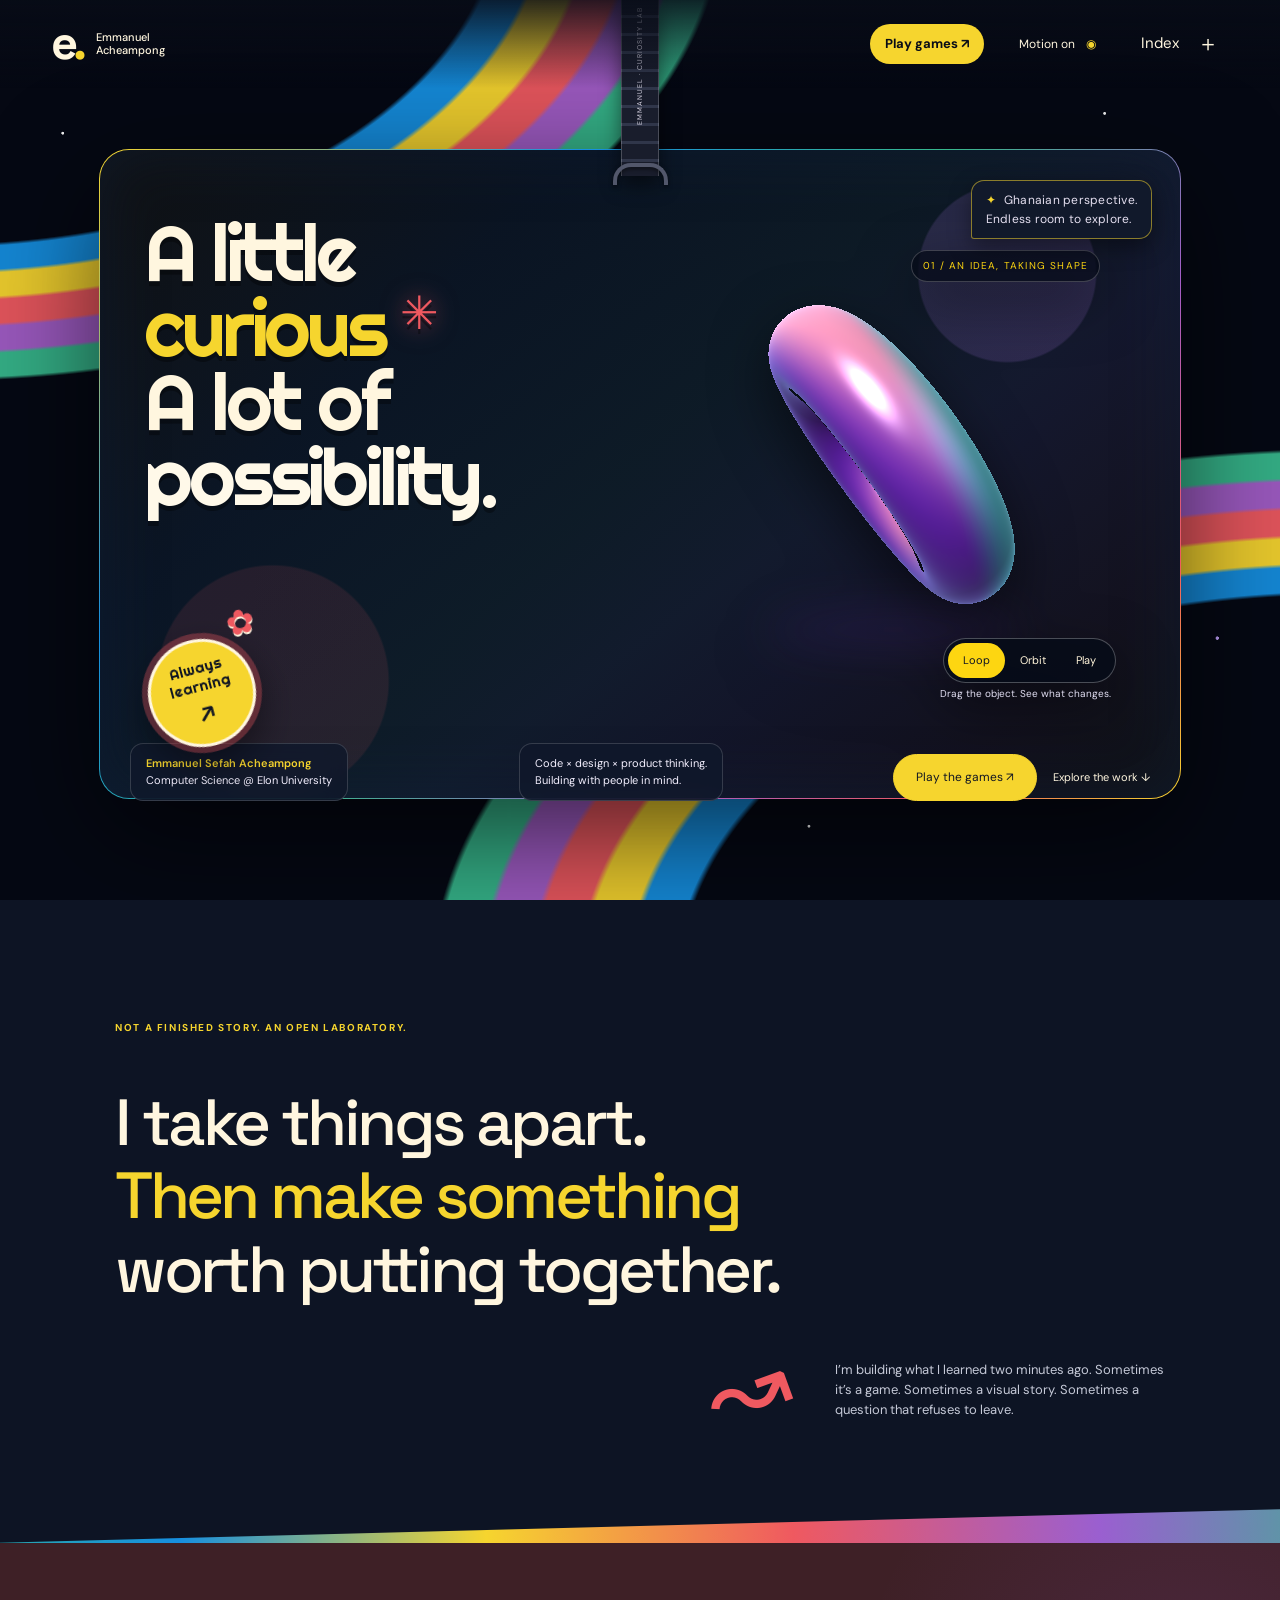
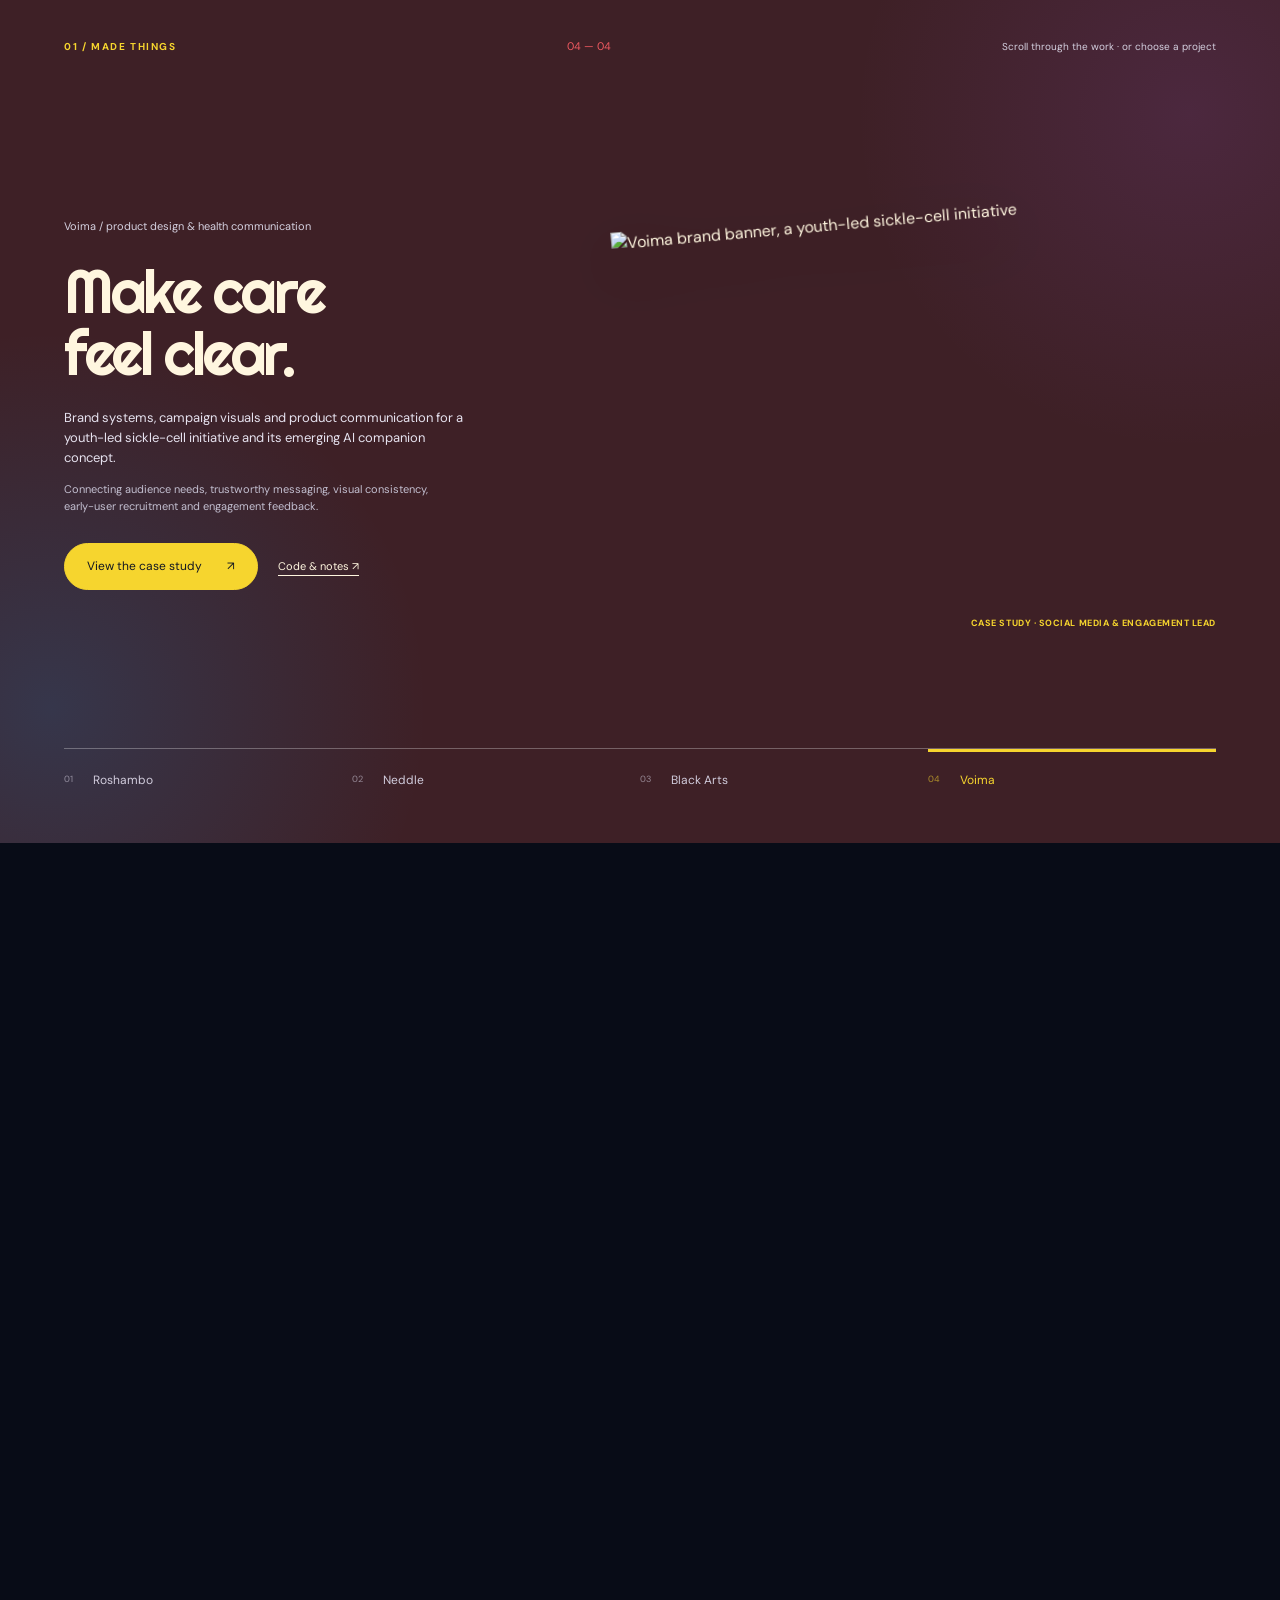
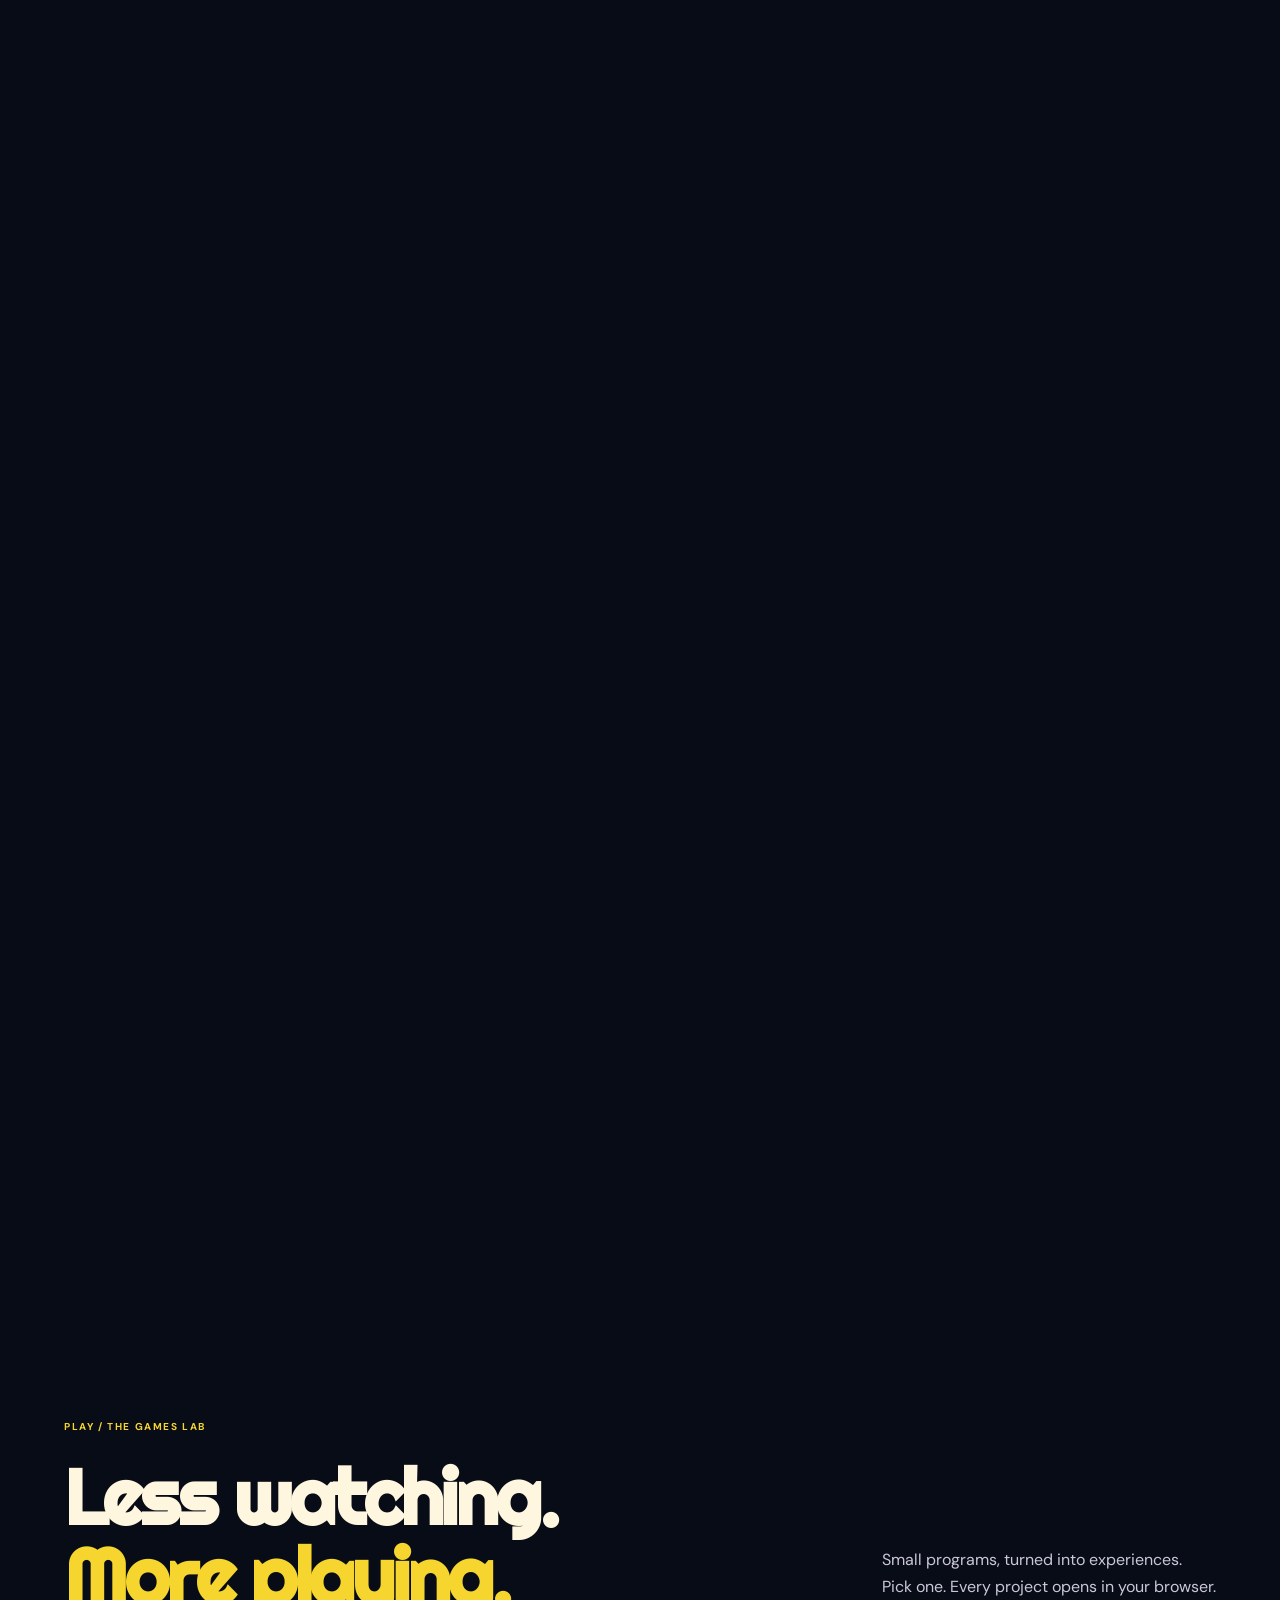
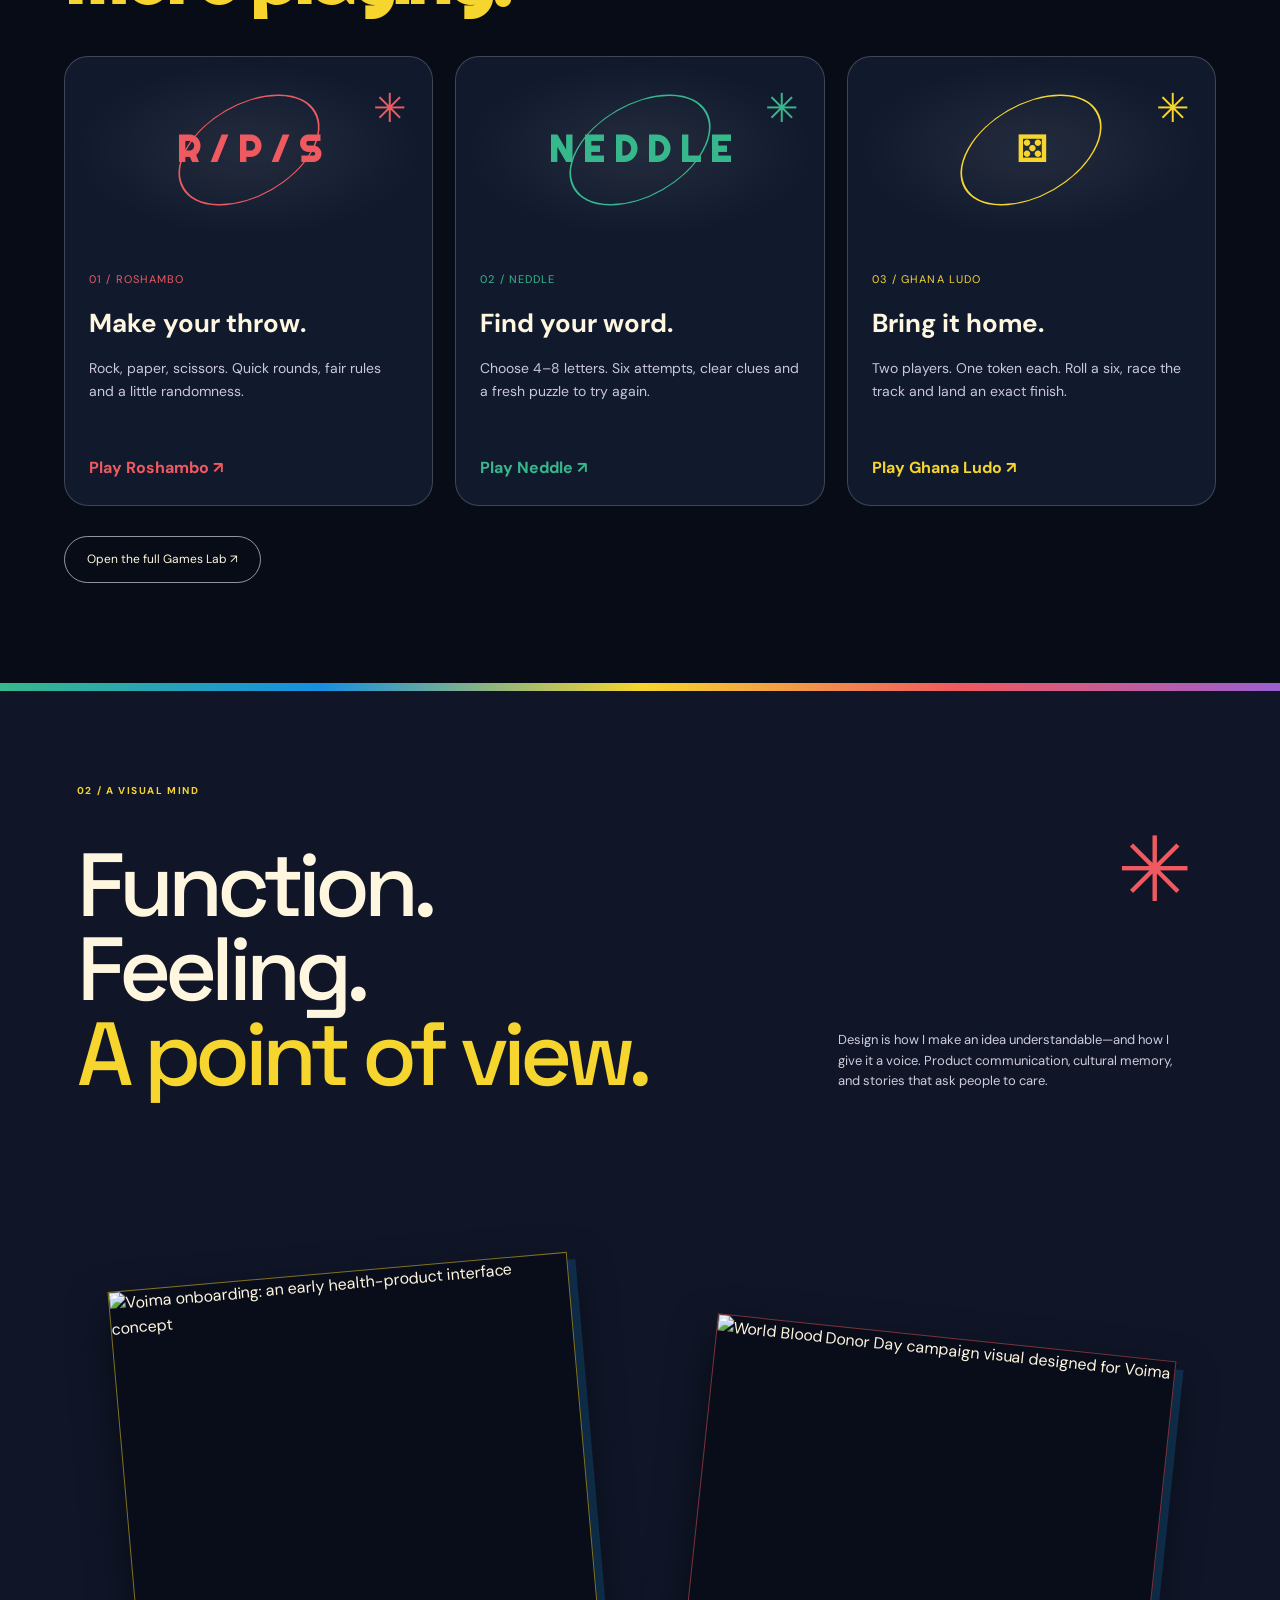
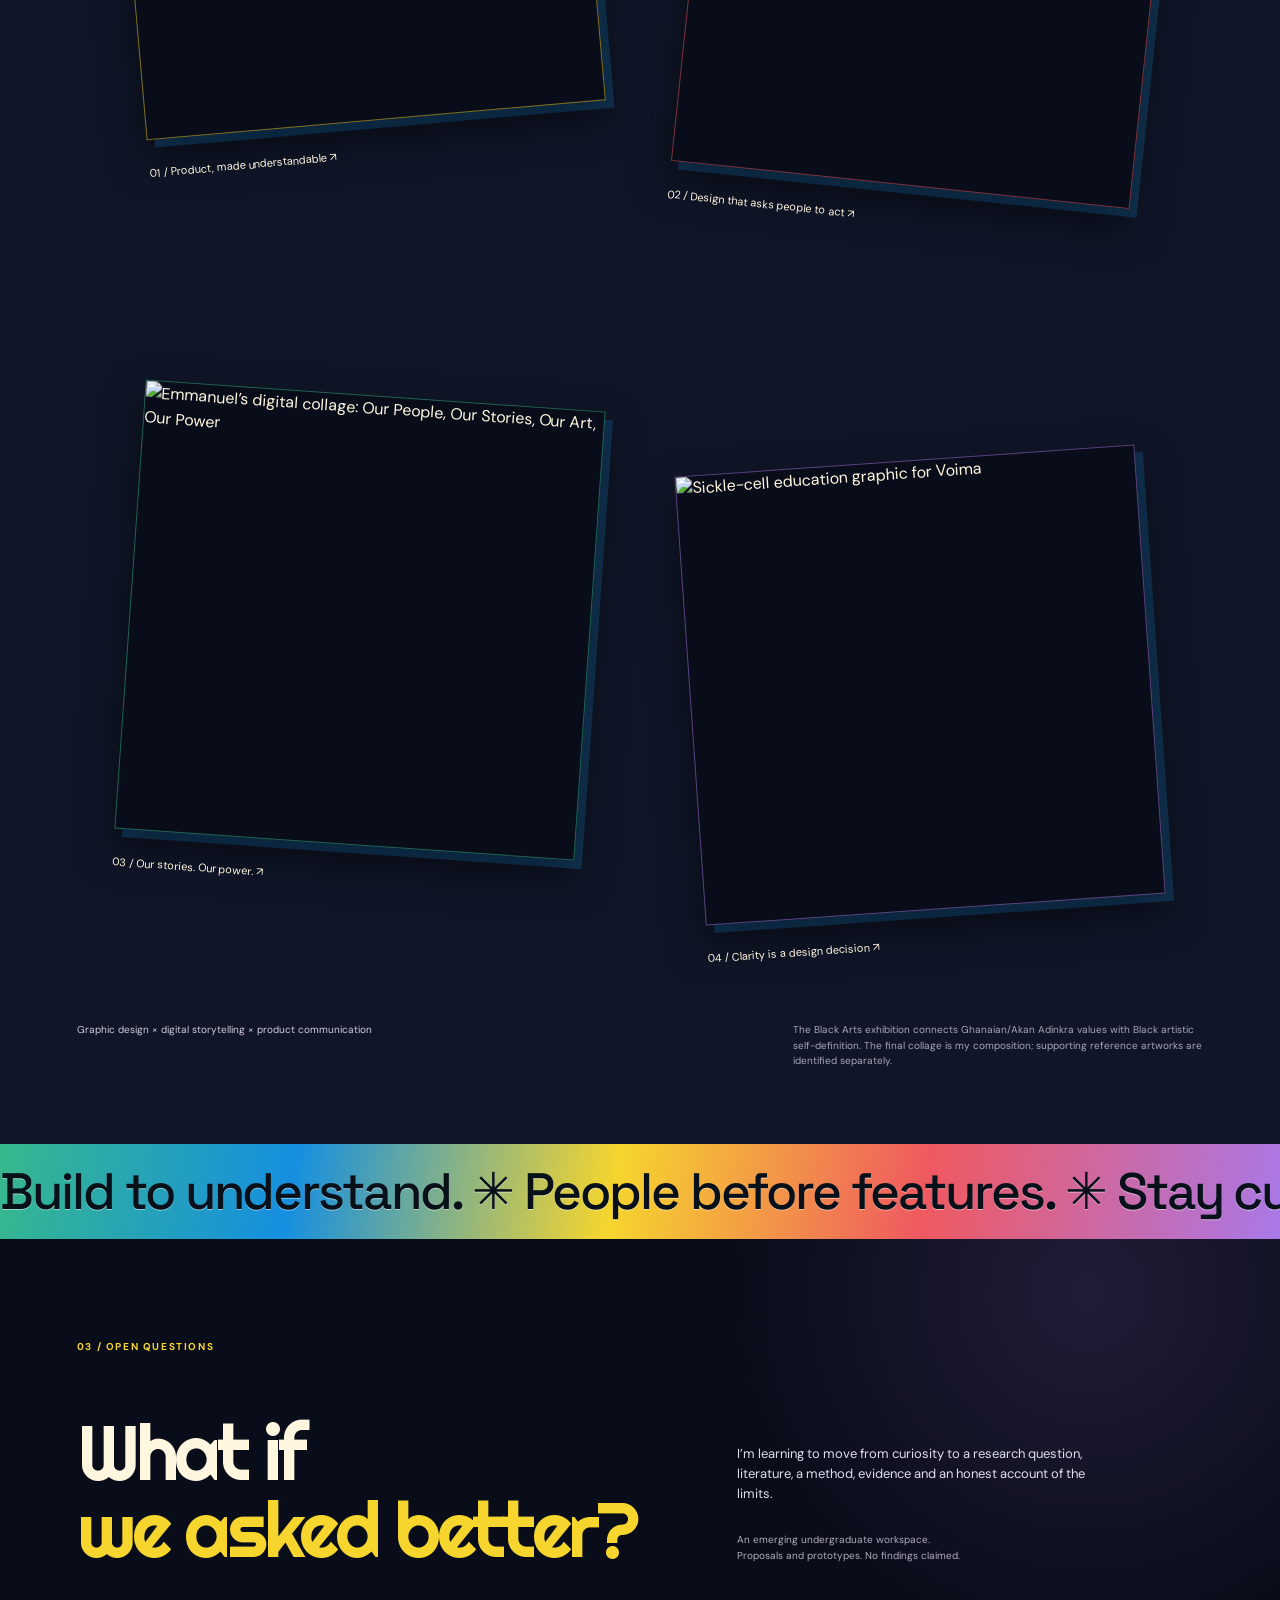
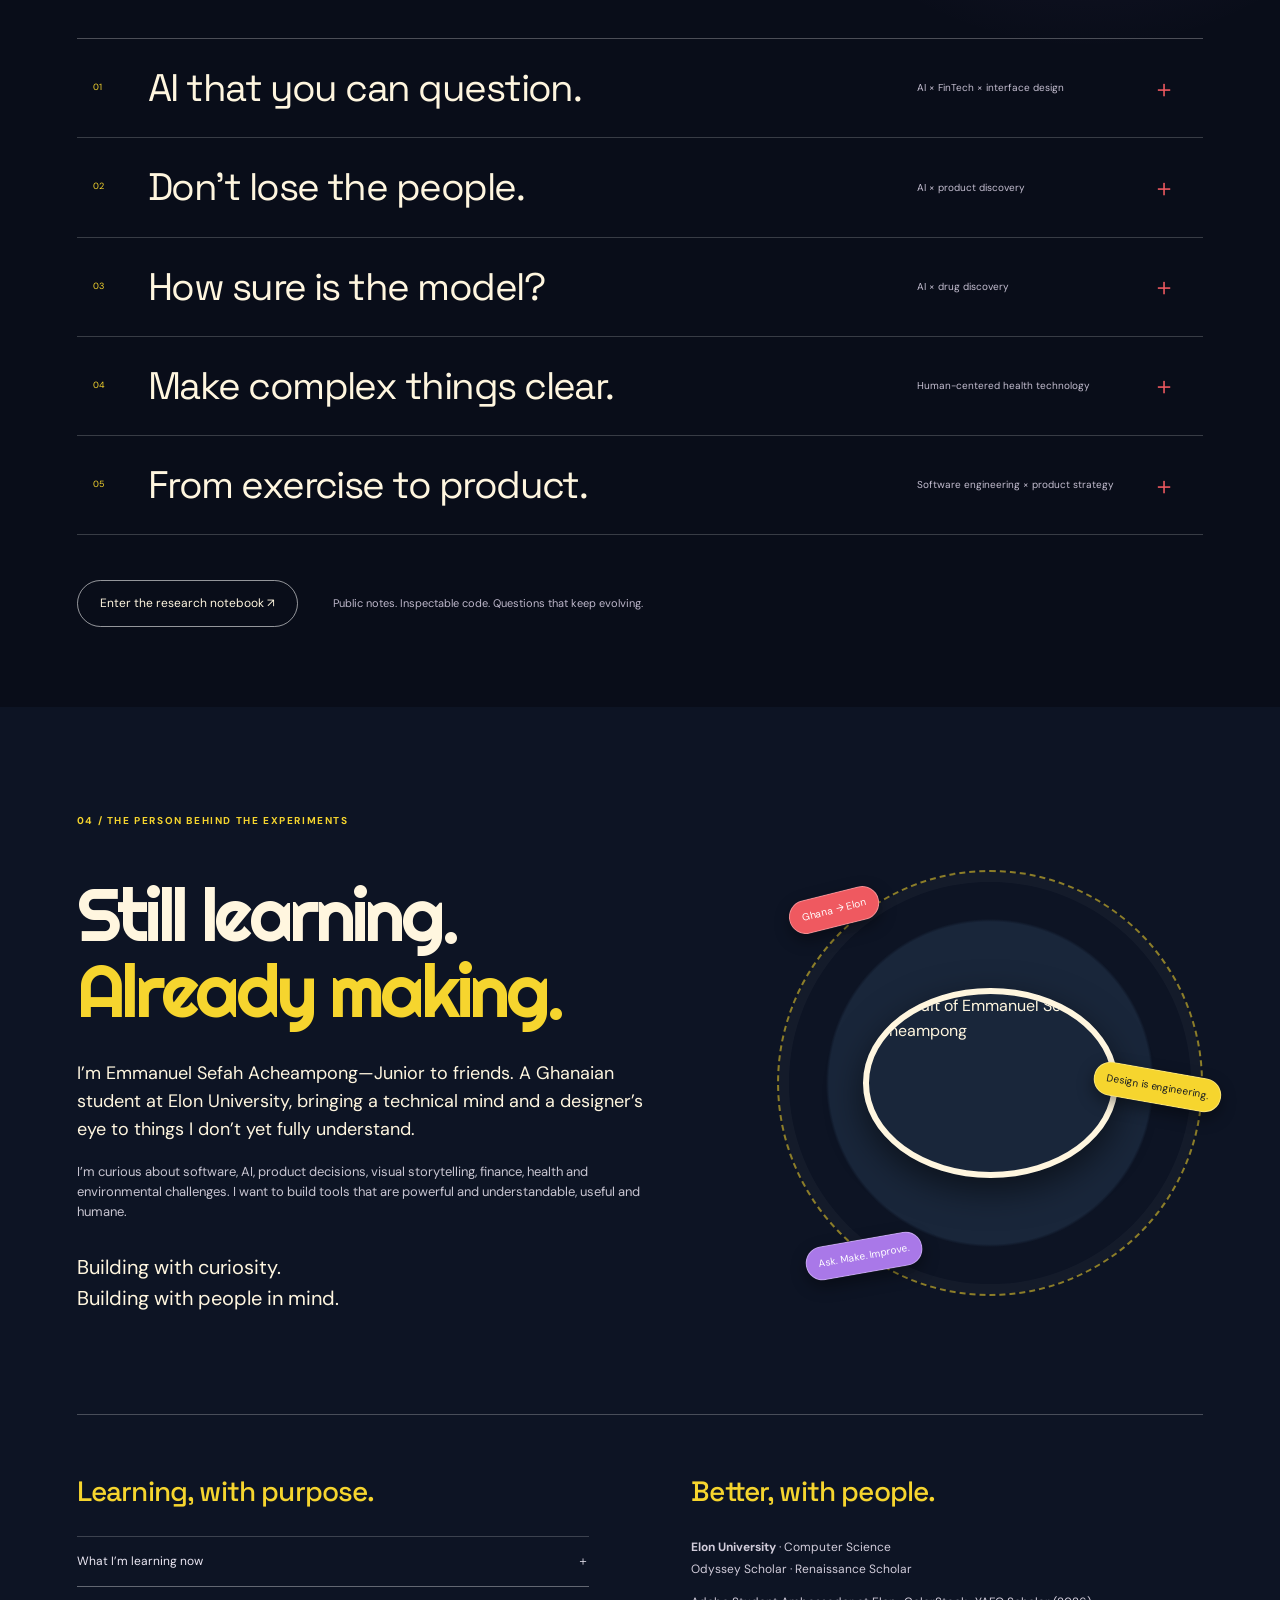
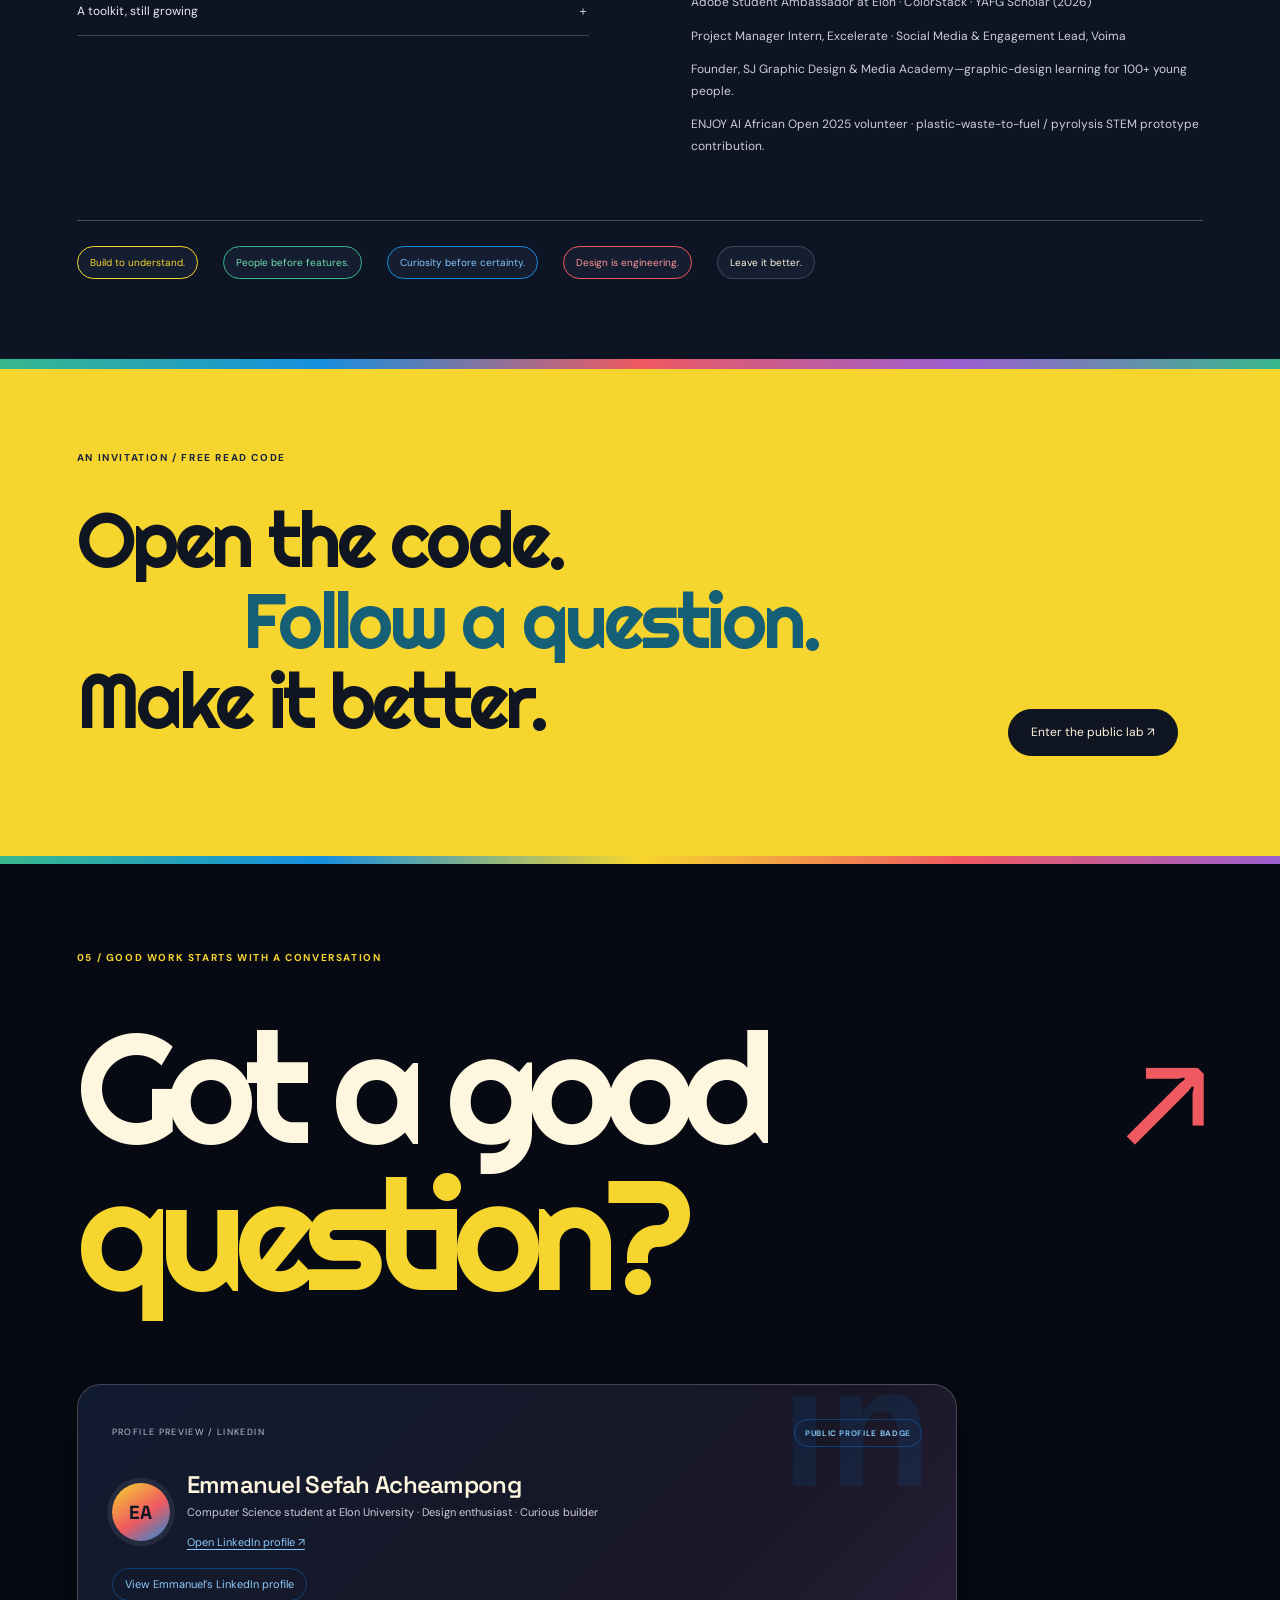
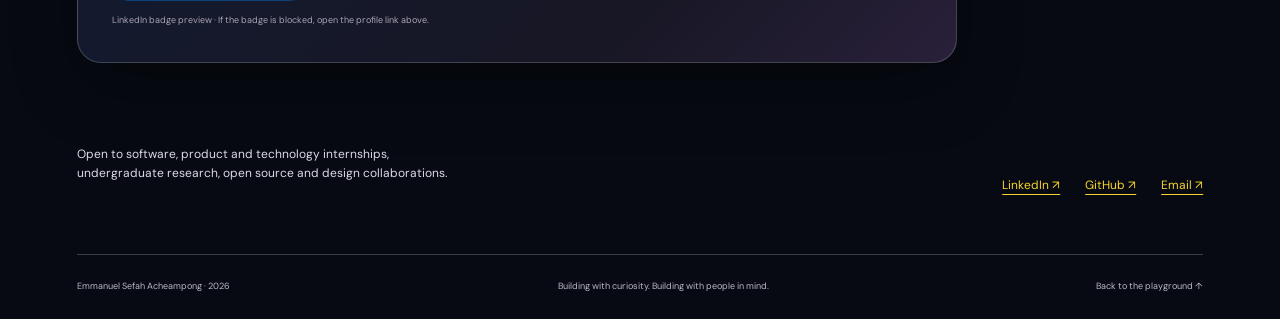
==== commit 29bfa09b: "Remove runner and weather projects from portfolio and Games Lab" ====
--- a/index.html
+++ b/index.html
@@ -7,7 +7,7 @@
 <main id="main"><section class="hero" id="top" aria-labelledby="hero-title"><div class="pass-lanyard" aria-hidden="true"><span>EMMANUEL · CURIOSITY LAB</span><b></b></div><div class="hero-note">Ghanaian perspective.<br>Endless room to explore.</div><h1 id="hero-title"><span>A little</span><span class="curious">curious<span class="asterisk" aria-hidden="true">✳</span></span><span>A lot of</span><span class="possibility">possibility.</span></h1><div class="sculpture"><canvas id="sculpture" role="img" aria-label="A glossy, interactive 3D curiosity sculpture. Drag to rotate or use the shape controls."></canvas><div class="fallback-orb" aria-hidden="true"></div><span class="sculpture-caption">01 / an idea, taking shape</span><div class="shape-controls" role="group" aria-label="Change sculpture shape"><button type="button" data-shape="0" aria-pressed="true">Loop</button><button type="button" data-shape="1" aria-pressed="false">Orbit</button><button type="button" data-shape="2" aria-pressed="false">Play</button></div><p class="drag-hint">Drag the object. See what changes.</p></div><button type="button" class="sticker" id="spark" aria-label="Try another sculpture shape">Always<br>learning<span>↗</span></button><div class="hero-bottom"><p><strong>Emmanuel Sefah Acheampong</strong><br>Computer Science @ Elon University</p><p class="hero-position">Code × design × product thinking.<br>Building with people in mind.</p><div class="hero-links"><a class="pill primary" href="#games">Play the games ↗</a><a class="scroll-link" href="#work">Explore the work ↓</a></div></div></section>
 <section class="manifesto" aria-labelledby="manifesto-title"><div class="chapter-label">Not a finished story. An open laboratory.</div><h2 id="manifesto-title" data-reveal>I take things apart.<br><span>Then make something</span><br>worth putting together.</h2><div class="manifesto-aside"><span class="scribble" aria-hidden="true">↝</span><p>I’m building what I learned two minutes ago. Sometimes it’s a game. Sometimes a visual story. Sometimes a question that refuses to leave.</p></div></section>
 <section id="work" class="work-scroll" aria-labelledby="work-title"><div class="stage"><div class="stage-top"><span class="chapter-label" id="work-title">01 / made things</span><span class="stage-number" aria-hidden="true">01 — 04</span><span class="stage-instruction">Scroll through the work · or choose a project</span></div><div class="stage-layout"><div class="project-story" aria-live="polite"><span class="project-category" id="project-category">Python foundations / browser playable</span><h2 id="project-title">Small game.<br>Big learning.</h2><p id="project-description">Roshambo turns a familiar ruleset into reusable functions, fair decisions, randomized computer behavior and a complete little game.</p><p class="project-learning" id="project-learning">Built to understand functions, loops, debugging and incremental testing.</p><div class="project-actions"><a class="pill primary" id="project-demo" href="games/roshambo/">Play Roshambo <span>↗</span></a><a class="source-link" id="project-source" href="https://github.com/emmanuelacheampong0/emmanuelacheampong0/tree/main/games/roshambo">Code & notes ↗</a></div></div><div class="project-art" id="project-art" data-cursor="Look closer"><div class="project-art-inner" id="project-preview"><div class="rps-preview" aria-label="Roshambo game preview"><span class="preview-label">ROSHAMBO / PLAY</span><div class="rps-discs"><span>R</span><span>P</span><span>S</span></div><span class="preview-caption">A familiar ruleset. A new way to learn.</span></div></div><span class="art-tag" id="art-tag">Playable · Python + browser edition</span></div></div><div class="project-picker" role="group" aria-label="Choose a featured project"><button type="button" data-project="0" aria-pressed="true"><small>01</small> Roshambo</button><button type="button" data-project="1" aria-pressed="false"><small>02</small> Neddle</button><button type="button" data-project="2" aria-pressed="false"><small>03</small> Black Arts</button><button type="button" data-project="3" aria-pressed="false"><small>04</small> Voima</button></div></div></section>
-<section id="games" class="arcade" aria-labelledby="games-title"><div class="arcade-heading"><div><span class="chapter-label">PLAY / THE GAMES LAB</span><h2 id="games-title">Less watching.<br><em>More playing.</em></h2></div><p>Small programs, turned into experiences.<br>Pick one. Every project opens in your browser.</p></div><div class="arcade-grid"><a class="arcade-card arcade-coral" href="games/roshambo/"><span class="arcade-art" aria-hidden="true"><b>R / P / S</b><i>✳</i></span><div class="arcade-info"><span class="arcade-label">01 / ROSHAMBO</span><h3>Make your throw.</h3><p>Rock, paper, scissors. Quick rounds, fair rules and a little randomness.</p><span class="arcade-action">Play Roshambo ↗</span></div></a><a class="arcade-card arcade-teal" href="games/neddle/"><span class="arcade-art" aria-hidden="true"><b>N E D D L E</b><i>✳</i></span><div class="arcade-info"><span class="arcade-label">02 / NEDDLE</span><h3>Find your word.</h3><p>Choose 4–8 letters. Six attempts, clear clues and a fresh puzzle to try again.</p><span class="arcade-action">Play Neddle ↗</span></div></a><a class="arcade-card arcade-gold" href="games/ludo/"><span class="arcade-art" aria-hidden="true"><b>⚄</b><i>✳</i></span><div class="arcade-info"><span class="arcade-label">03 / GHANA LUDO</span><h3>Bring it home.</h3><p>Two players. One token each. Roll a six, race the track and land an exact finish.</p><span class="arcade-action">Play Ghana Ludo ↗</span></div></a><a class="arcade-card arcade-blue" href="games/akwaba-run/"><span class="arcade-art" aria-hidden="true"><b>RUN →</b><i>✳</i></span><div class="arcade-info"><span class="arcade-label">04 / AKWABA RUN</span><h3>Keep moving.</h3><p>Three lanes. Dodge buses, jump barriers and collect coins as the pace rises.</p><span class="arcade-action">Play Akwaba Run ↗</span></div></a><a class="arcade-card arcade-violet" href="games/wear-what/"><span class="arcade-art" aria-hidden="true"><b>28°</b><i>✳</i></span><div class="arcade-info"><span class="arcade-label">05 / WEAR WHAT?</span><h3>Dress for the day.</h3><p>Choose a temperature, rain, wind or sun and get a friendly outfit suggestion.</p><span class="arcade-action">Try Wear What? ↗</span></div></a></div><a class="pill" href="games/">Open the full Games Lab ↗</a></section><section class="visuals" id="design" aria-labelledby="design-title"><div class="visual-intro"><span class="chapter-label">02 / a visual mind</span><h2 id="design-title" data-reveal>Function.<br>Feeling.<br><em>A point of view.</em></h2><p>Design is how I make an idea understandable—and how I give it a voice. Product communication, cultural memory, and stories that ask people to care.</p><span class="visual-star" aria-hidden="true">✳</span></div><div class="gallery"><a class="gallery-piece piece-one" href="projects/voima/" data-cursor="View story"><img src="https://raw.githubusercontent.com/emmanuelacheampong0/emmanuelacheampong0/main/assets/projects/voima-app.jpg" loading="lazy" alt="Voima onboarding: an early health-product interface concept"><span>01 / Product, made understandable ↗</span></a><a class="gallery-piece piece-two" href="projects/voima/" data-cursor="View story"><img src="https://raw.githubusercontent.com/emmanuelacheampong0/emmanuelacheampong0/main/assets/projects/voima-campaign.jpg" loading="lazy" alt="World Blood Donor Day campaign visual designed for Voima"><span>02 / Design that asks people to act ↗</span></a><a class="gallery-piece piece-three" href="projects/black-arts/" data-cursor="Explore"><img src="https://raw.githubusercontent.com/emmanuelacheampong0/emmanuelacheampong0/main/assets/projects/black-arts-collage.jpg" loading="lazy" alt="Emmanuel’s digital collage: Our People, Our Stories, Our Art, Our Power"><span>03 / Our stories. Our power. ↗</span></a><a class="gallery-piece piece-four" href="projects/voima/" data-cursor="View story"><img src="https://raw.githubusercontent.com/emmanuelacheampong0/emmanuelacheampong0/main/assets/projects/voima-health-info.jpg" loading="lazy" alt="Sickle-cell education graphic for Voima"><span>04 / Clarity is a design decision ↗</span></a></div><div class="design-footnote"><span>Graphic design × digital storytelling × product communication</span><p>The Black Arts exhibition connects Ghanaian/Akan Adinkra values with Black artistic self-definition. The final collage is my composition; supporting reference artworks are identified separately.</p></div></section>
+<section id="games" class="arcade" aria-labelledby="games-title"><div class="arcade-heading"><div><span class="chapter-label">PLAY / THE GAMES LAB</span><h2 id="games-title">Less watching.<br><em>More playing.</em></h2></div><p>Small programs, turned into experiences.<br>Pick one. Every project opens in your browser.</p></div><div class="arcade-grid"><a class="arcade-card arcade-coral" href="games/roshambo/"><span class="arcade-art" aria-hidden="true"><b>R / P / S</b><i>✳</i></span><div class="arcade-info"><span class="arcade-label">01 / ROSHAMBO</span><h3>Make your throw.</h3><p>Rock, paper, scissors. Quick rounds, fair rules and a little randomness.</p><span class="arcade-action">Play Roshambo ↗</span></div></a><a class="arcade-card arcade-teal" href="games/neddle/"><span class="arcade-art" aria-hidden="true"><b>N E D D L E</b><i>✳</i></span><div class="arcade-info"><span class="arcade-label">02 / NEDDLE</span><h3>Find your word.</h3><p>Choose 4–8 letters. Six attempts, clear clues and a fresh puzzle to try again.</p><span class="arcade-action">Play Neddle ↗</span></div></a><a class="arcade-card arcade-gold" href="games/ludo/"><span class="arcade-art" aria-hidden="true"><b>⚄</b><i>✳</i></span><div class="arcade-info"><span class="arcade-label">03 / GHANA LUDO</span><h3>Bring it home.</h3><p>Two players. One token each. Roll a six, race the track and land an exact finish.</p><span class="arcade-action">Play Ghana Ludo ↗</span></div></a></div><a class="pill" href="games/">Open the full Games Lab ↗</a></section><section class="visuals" id="design" aria-labelledby="design-title"><div class="visual-intro"><span class="chapter-label">02 / a visual mind</span><h2 id="design-title" data-reveal>Function.<br>Feeling.<br><em>A point of view.</em></h2><p>Design is how I make an idea understandable—and how I give it a voice. Product communication, cultural memory, and stories that ask people to care.</p><span class="visual-star" aria-hidden="true">✳</span></div><div class="gallery"><a class="gallery-piece piece-one" href="projects/voima/" data-cursor="View story"><img src="https://raw.githubusercontent.com/emmanuelacheampong0/emmanuelacheampong0/main/assets/projects/voima-app.jpg" loading="lazy" alt="Voima onboarding: an early health-product interface concept"><span>01 / Product, made understandable ↗</span></a><a class="gallery-piece piece-two" href="projects/voima/" data-cursor="View story"><img src="https://raw.githubusercontent.com/emmanuelacheampong0/emmanuelacheampong0/main/assets/projects/voima-campaign.jpg" loading="lazy" alt="World Blood Donor Day campaign visual designed for Voima"><span>02 / Design that asks people to act ↗</span></a><a class="gallery-piece piece-three" href="projects/black-arts/" data-cursor="Explore"><img src="https://raw.githubusercontent.com/emmanuelacheampong0/emmanuelacheampong0/main/assets/projects/black-arts-collage.jpg" loading="lazy" alt="Emmanuel’s digital collage: Our People, Our Stories, Our Art, Our Power"><span>03 / Our stories. Our power. ↗</span></a><a class="gallery-piece piece-four" href="projects/voima/" data-cursor="View story"><img src="https://raw.githubusercontent.com/emmanuelacheampong0/emmanuelacheampong0/main/assets/projects/voima-health-info.jpg" loading="lazy" alt="Sickle-cell education graphic for Voima"><span>04 / Clarity is a design decision ↗</span></a></div><div class="design-footnote"><span>Graphic design × digital storytelling × product communication</span><p>The Black Arts exhibition connects Ghanaian/Akan Adinkra values with Black artistic self-definition. The final collage is my composition; supporting reference artworks are identified separately.</p></div></section>
 <div class="ticker" aria-hidden="true"><div>Build to understand. ✳ People before features. ✳ Stay curious. ✳ Build to understand. ✳ People before features. ✳ Stay curious. ✳ </div></div>
 <section class="lab" id="lab" aria-labelledby="lab-title"><div class="lab-intro"><span class="chapter-label">03 / open questions</span><h2 id="lab-title" data-reveal>What if<br><span>we asked better?</span></h2><div><p>I’m learning to move from curiosity to a research question, literature, a method, evidence and an honest account of the limits.</p><p class="lab-status">An emerging undergraduate workspace.<br>Proposals and prototypes. No findings claimed.</p></div></div><div class="research-list">
 <details><summary><span>01</span><h3>AI that you can question.</h3><small>AI × FinTech × interface design</small><b>＋</b></summary><div class="research-content"><p class="research-question">Can evidence, uncertainty and reflection cues help students evaluate an AI budgeting suggestion?</p><dl><dt>Why it matters</dt><dd>Trust alone is not success. People should be able to inspect advice and retain judgment.</dd><dt>Current work</dt><dd>A literature-based proposal, fixed fictional scenarios and an interactive comparison of two interface approaches.</dd><dt>Status</dt><dd>Proposal + scripted prototype. No participants, live AI or study results.</dd><dt>Next step</dt><dd>Review task clarity and evaluation criteria before a supervised pilot.</dd><dt>Collaboration</dt><dd>HCI, responsible AI and student financial well-being.</dd></dl><div class="research-links"><a class="pill" href="research/prototype/">Try the prototype ↗</a><a href="https://github.com/emmanuelacheampong0/emmanuelacheampong0/blob/main/research/proposal.md">Read the full proposal ↗</a></div></div></details>
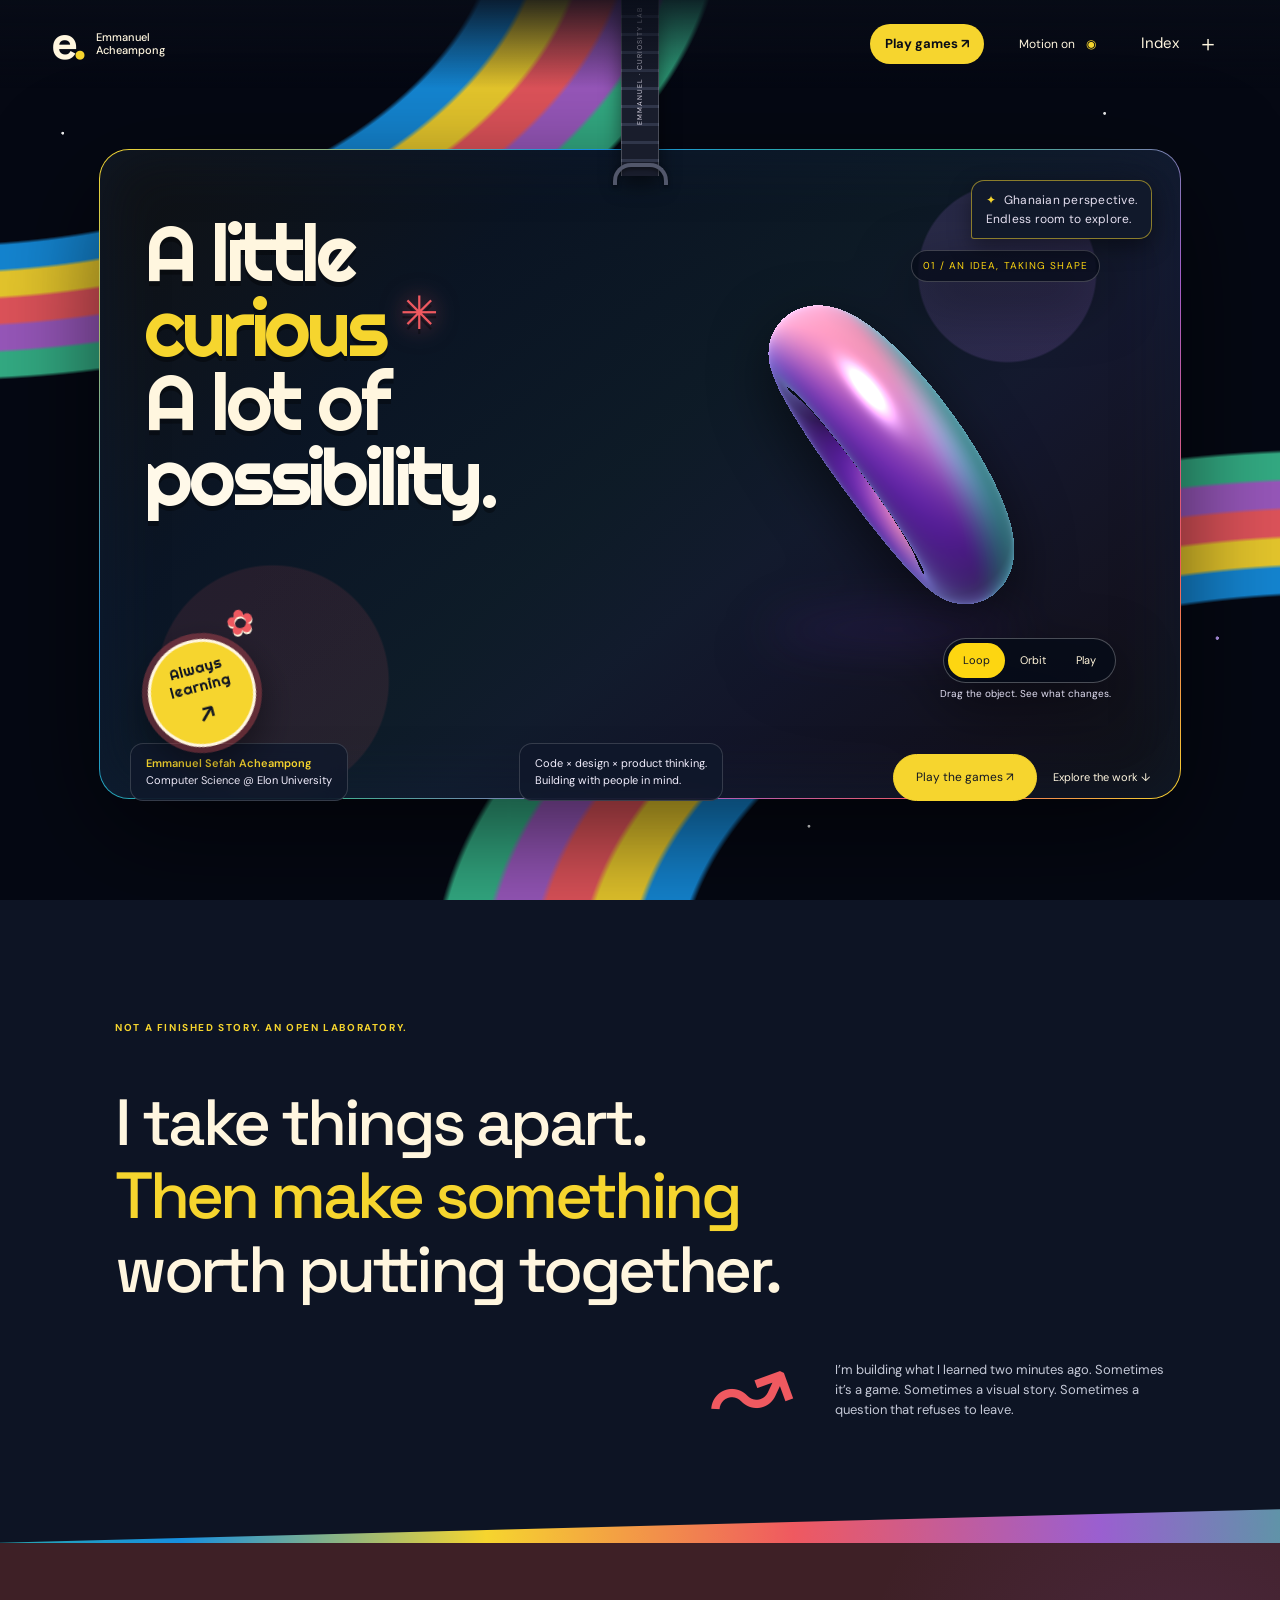
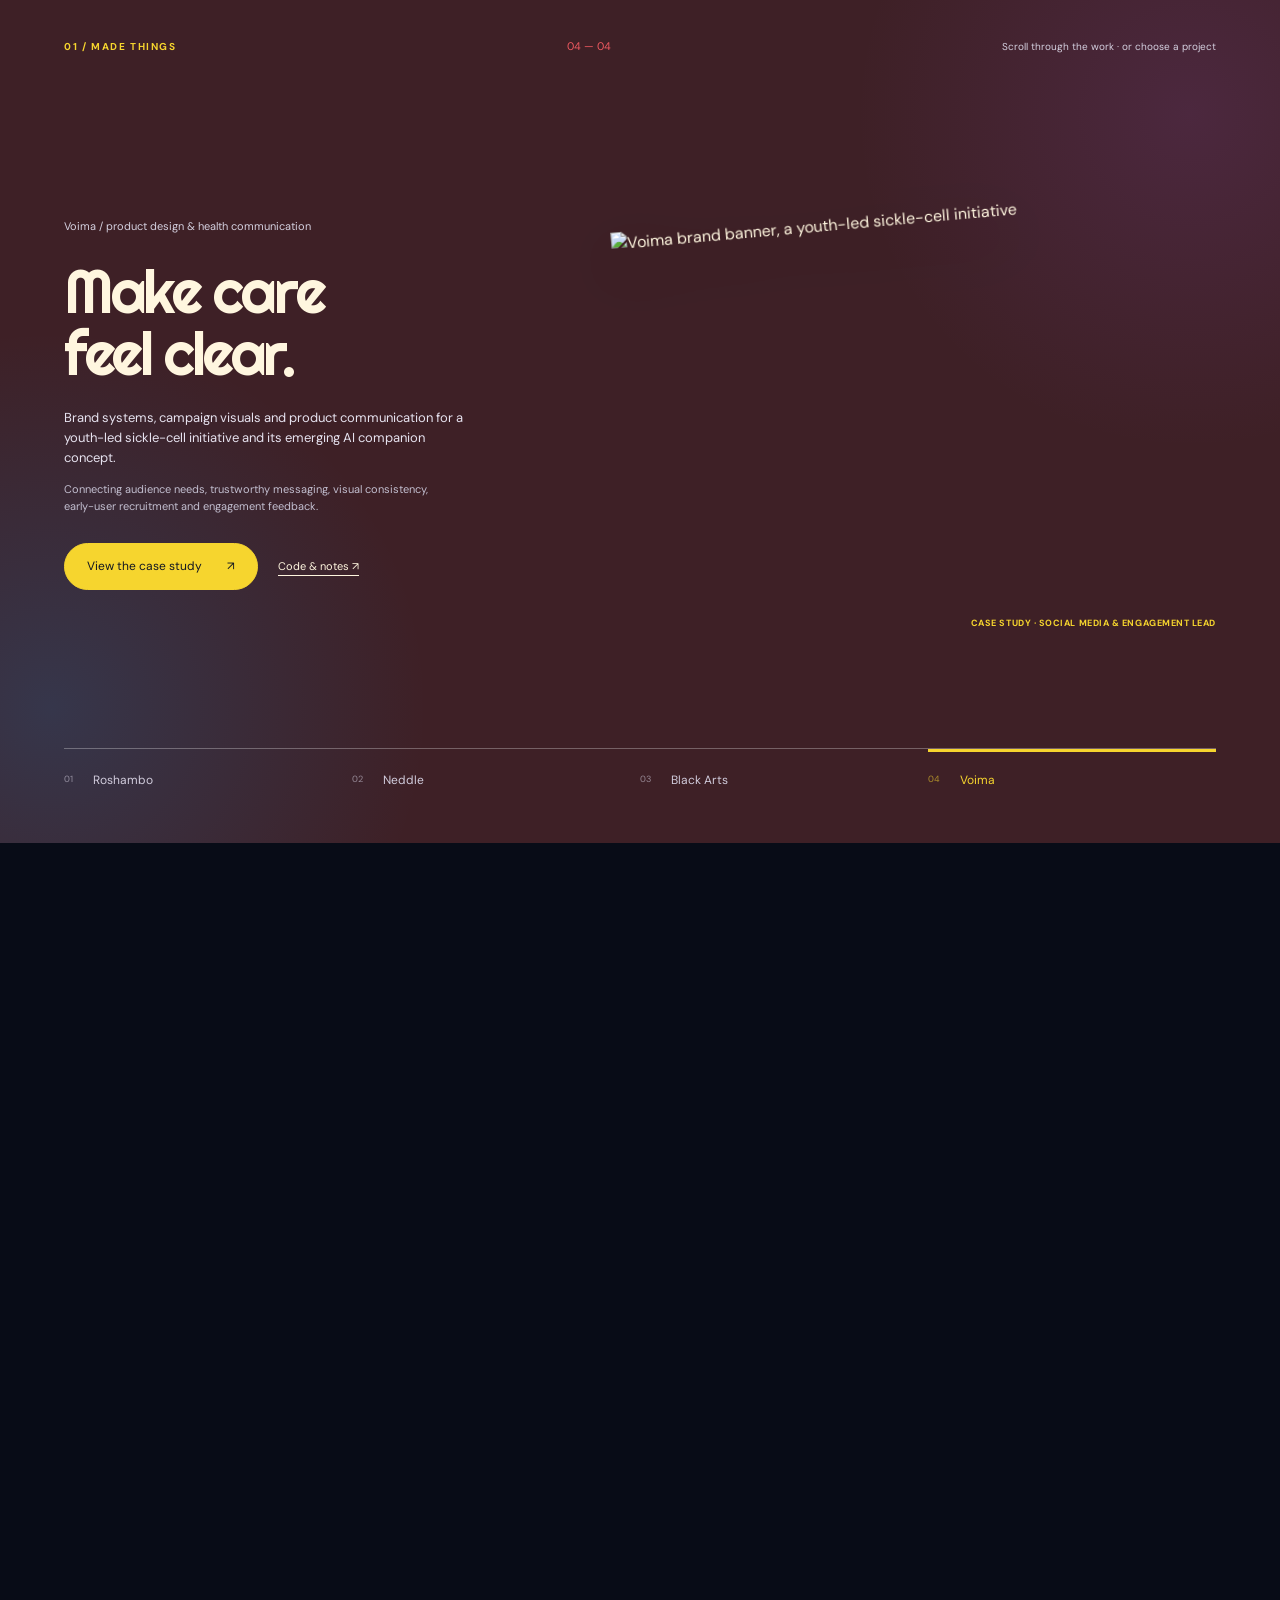
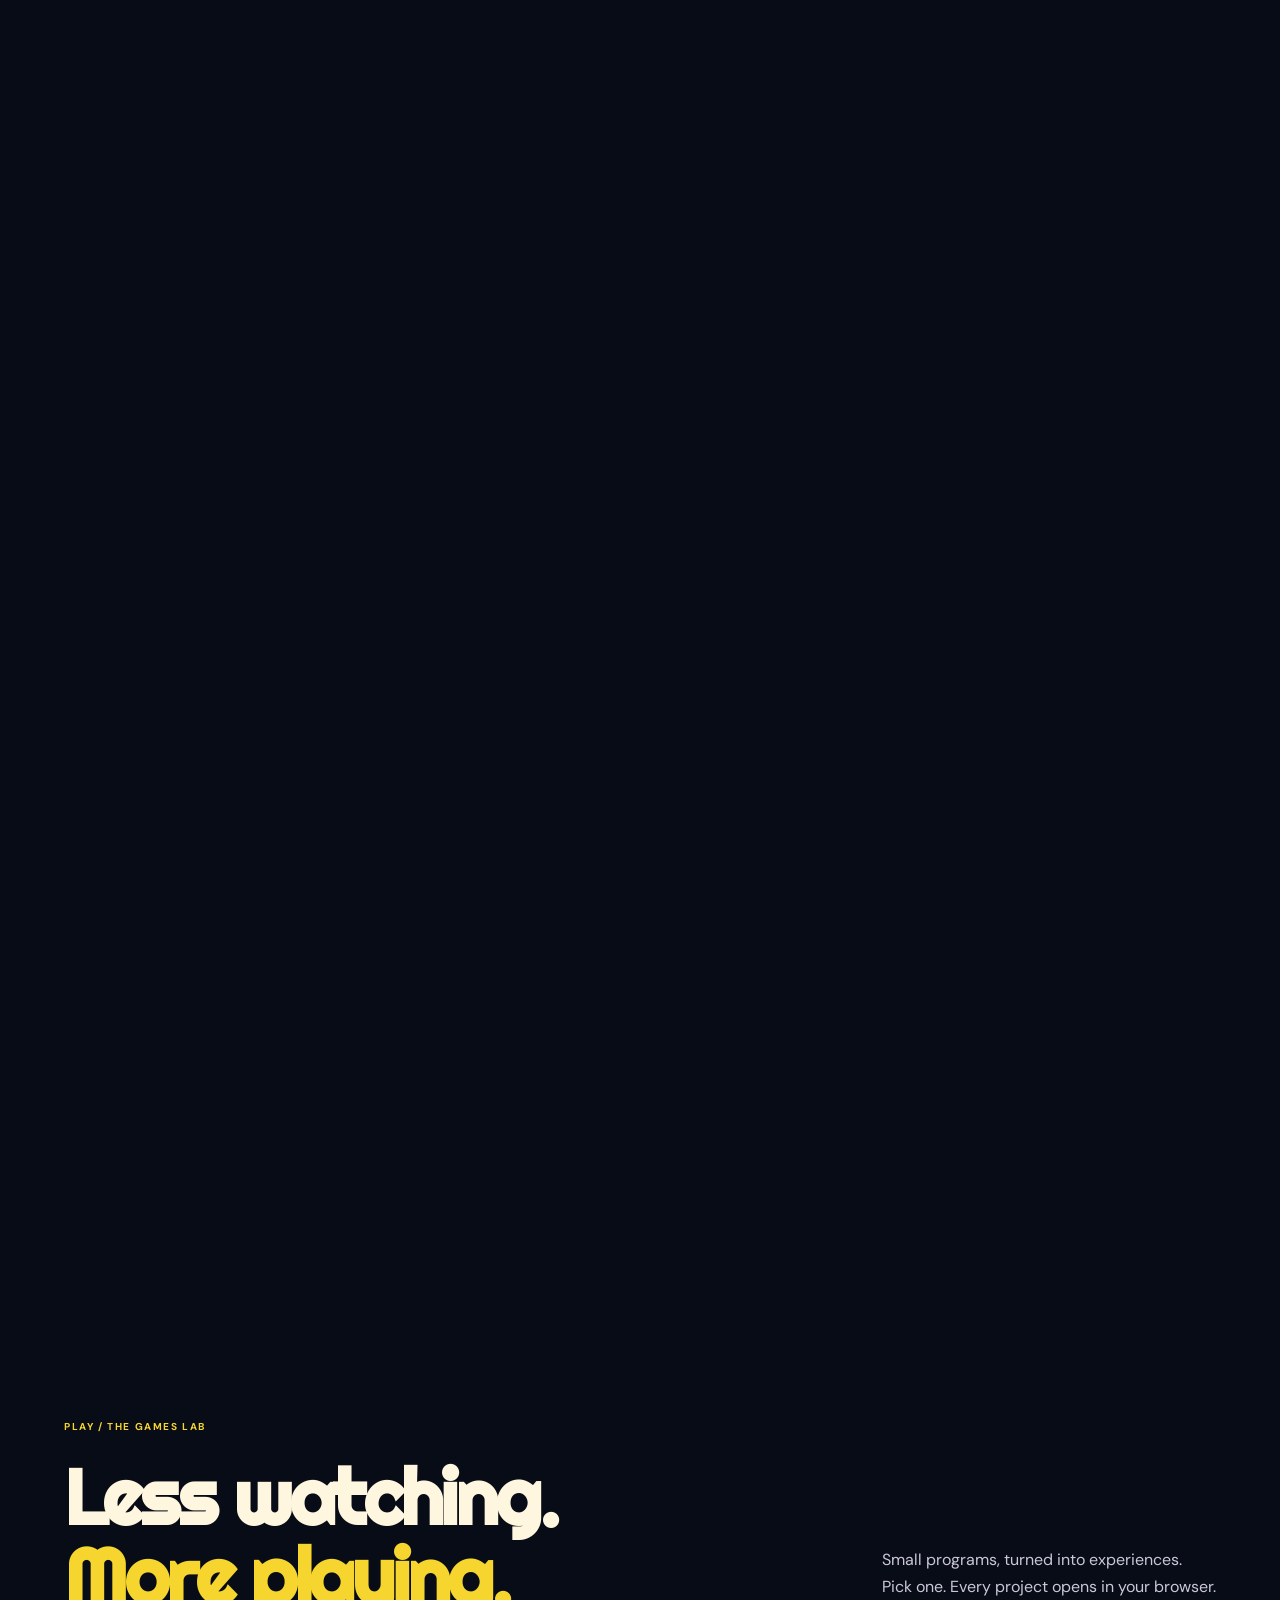
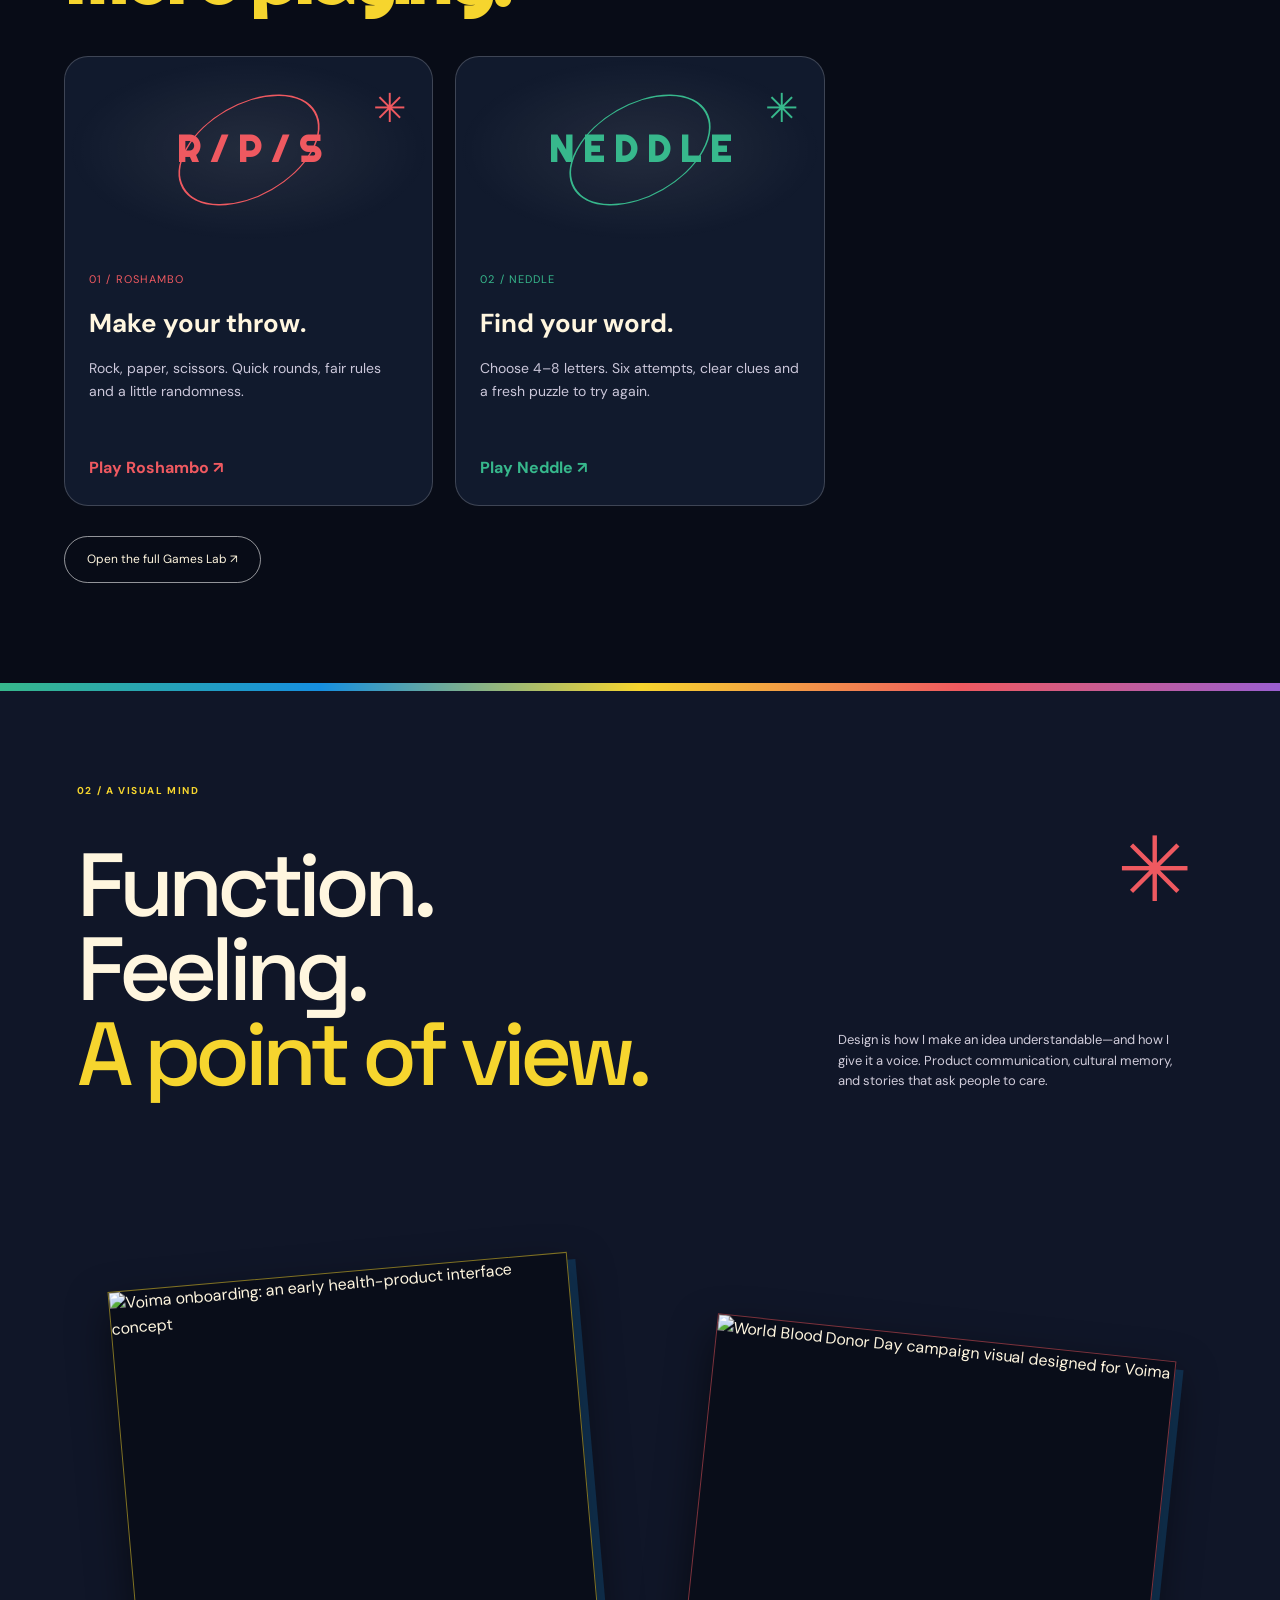
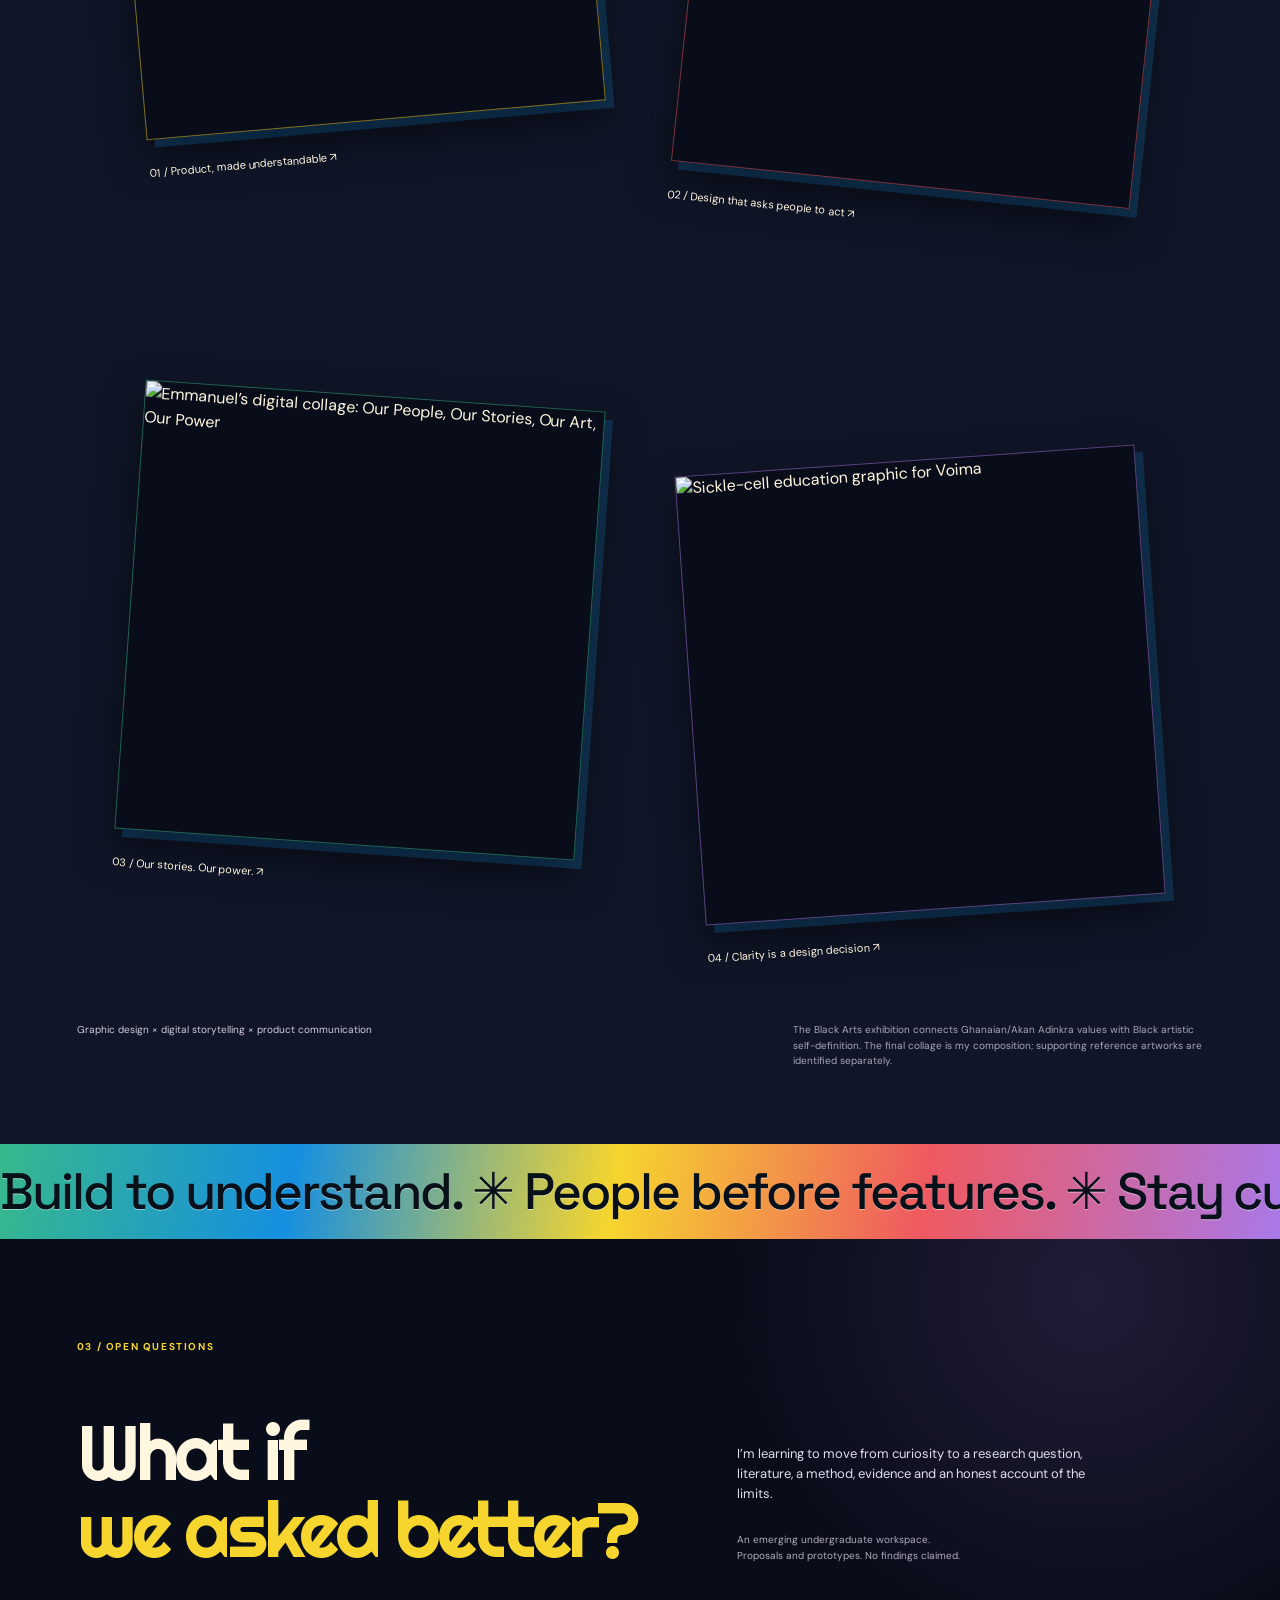
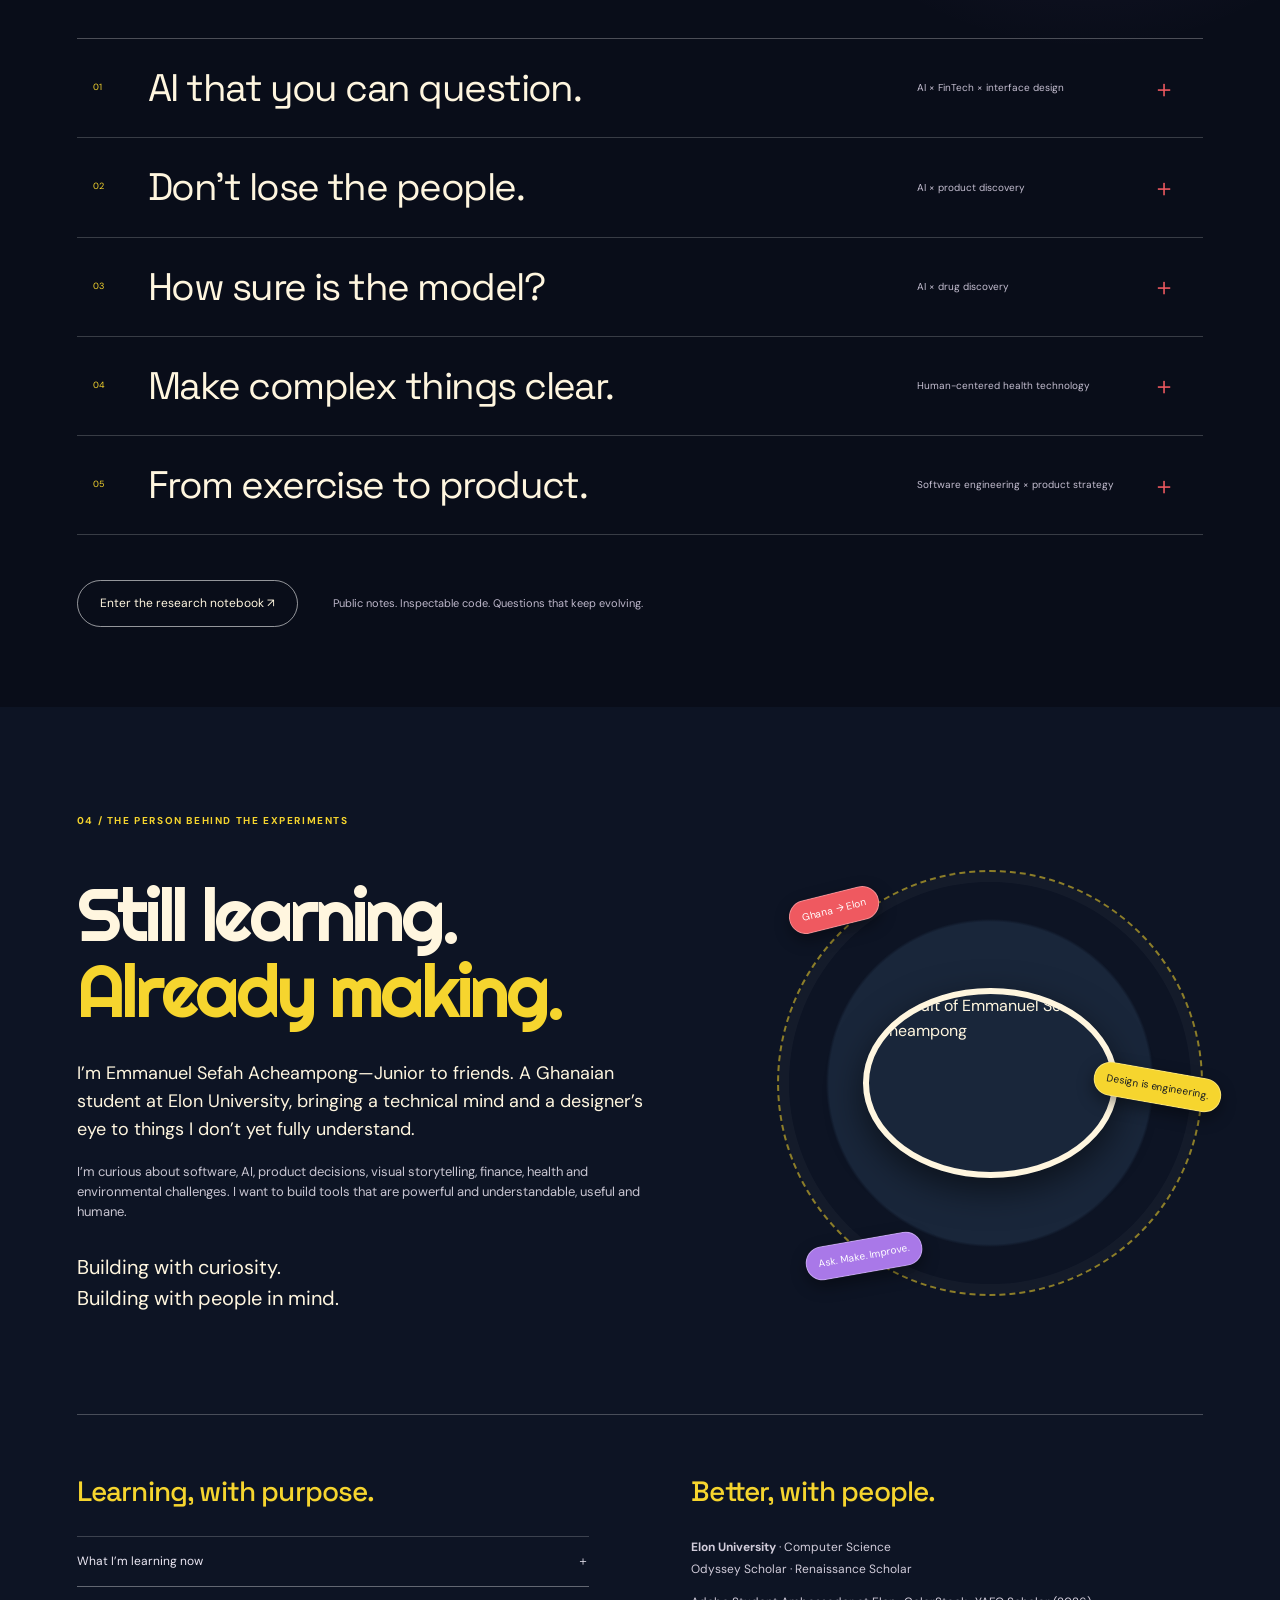
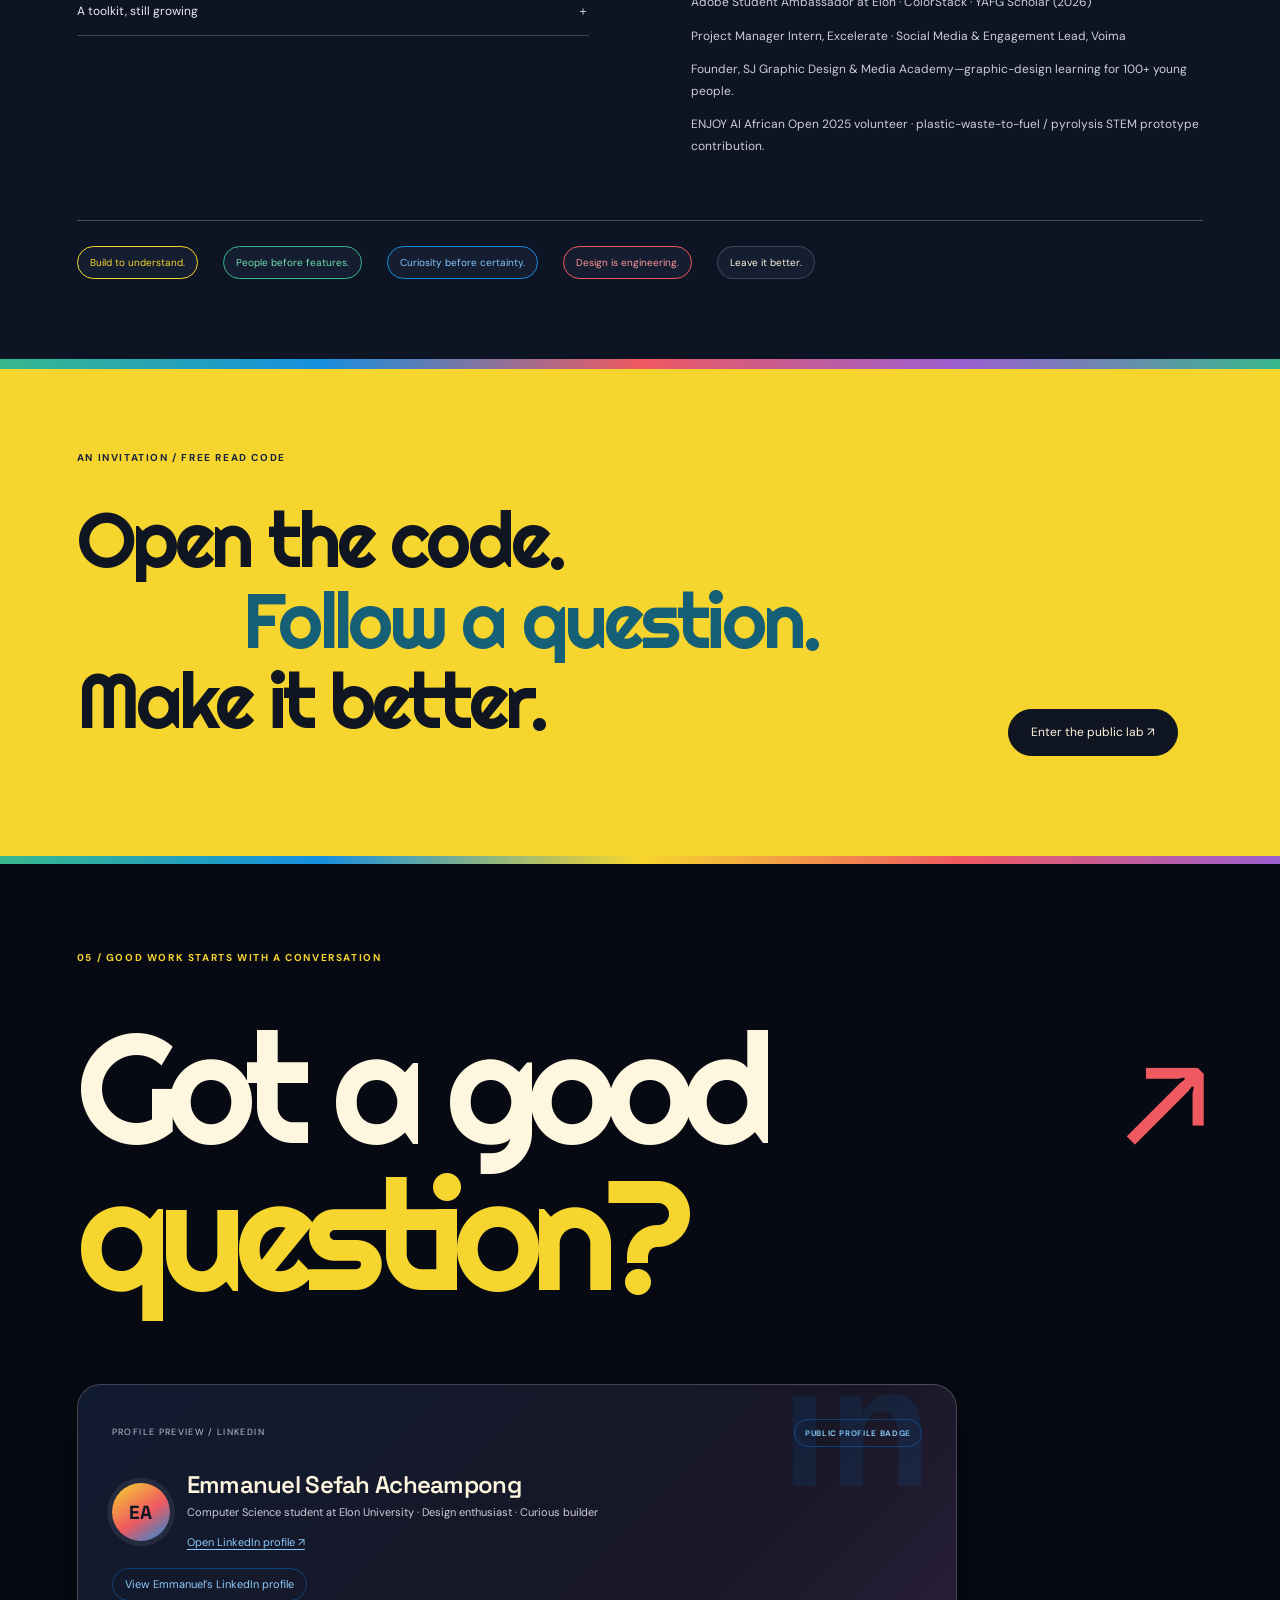
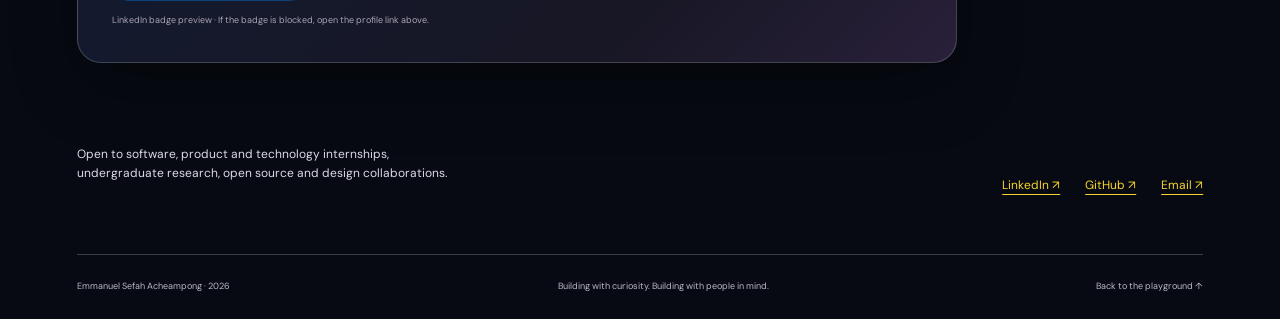
==== commit 0b837a02: "Remove Ghana Ludo from portfolio and games listings" ====
--- a/index.html
+++ b/index.html
@@ -7,7 +7,7 @@
 <main id="main"><section class="hero" id="top" aria-labelledby="hero-title"><div class="pass-lanyard" aria-hidden="true"><span>EMMANUEL · CURIOSITY LAB</span><b></b></div><div class="hero-note">Ghanaian perspective.<br>Endless room to explore.</div><h1 id="hero-title"><span>A little</span><span class="curious">curious<span class="asterisk" aria-hidden="true">✳</span></span><span>A lot of</span><span class="possibility">possibility.</span></h1><div class="sculpture"><canvas id="sculpture" role="img" aria-label="A glossy, interactive 3D curiosity sculpture. Drag to rotate or use the shape controls."></canvas><div class="fallback-orb" aria-hidden="true"></div><span class="sculpture-caption">01 / an idea, taking shape</span><div class="shape-controls" role="group" aria-label="Change sculpture shape"><button type="button" data-shape="0" aria-pressed="true">Loop</button><button type="button" data-shape="1" aria-pressed="false">Orbit</button><button type="button" data-shape="2" aria-pressed="false">Play</button></div><p class="drag-hint">Drag the object. See what changes.</p></div><button type="button" class="sticker" id="spark" aria-label="Try another sculpture shape">Always<br>learning<span>↗</span></button><div class="hero-bottom"><p><strong>Emmanuel Sefah Acheampong</strong><br>Computer Science @ Elon University</p><p class="hero-position">Code × design × product thinking.<br>Building with people in mind.</p><div class="hero-links"><a class="pill primary" href="#games">Play the games ↗</a><a class="scroll-link" href="#work">Explore the work ↓</a></div></div></section>
 <section class="manifesto" aria-labelledby="manifesto-title"><div class="chapter-label">Not a finished story. An open laboratory.</div><h2 id="manifesto-title" data-reveal>I take things apart.<br><span>Then make something</span><br>worth putting together.</h2><div class="manifesto-aside"><span class="scribble" aria-hidden="true">↝</span><p>I’m building what I learned two minutes ago. Sometimes it’s a game. Sometimes a visual story. Sometimes a question that refuses to leave.</p></div></section>
 <section id="work" class="work-scroll" aria-labelledby="work-title"><div class="stage"><div class="stage-top"><span class="chapter-label" id="work-title">01 / made things</span><span class="stage-number" aria-hidden="true">01 — 04</span><span class="stage-instruction">Scroll through the work · or choose a project</span></div><div class="stage-layout"><div class="project-story" aria-live="polite"><span class="project-category" id="project-category">Python foundations / browser playable</span><h2 id="project-title">Small game.<br>Big learning.</h2><p id="project-description">Roshambo turns a familiar ruleset into reusable functions, fair decisions, randomized computer behavior and a complete little game.</p><p class="project-learning" id="project-learning">Built to understand functions, loops, debugging and incremental testing.</p><div class="project-actions"><a class="pill primary" id="project-demo" href="games/roshambo/">Play Roshambo <span>↗</span></a><a class="source-link" id="project-source" href="https://github.com/emmanuelacheampong0/emmanuelacheampong0/tree/main/games/roshambo">Code & notes ↗</a></div></div><div class="project-art" id="project-art" data-cursor="Look closer"><div class="project-art-inner" id="project-preview"><div class="rps-preview" aria-label="Roshambo game preview"><span class="preview-label">ROSHAMBO / PLAY</span><div class="rps-discs"><span>R</span><span>P</span><span>S</span></div><span class="preview-caption">A familiar ruleset. A new way to learn.</span></div></div><span class="art-tag" id="art-tag">Playable · Python + browser edition</span></div></div><div class="project-picker" role="group" aria-label="Choose a featured project"><button type="button" data-project="0" aria-pressed="true"><small>01</small> Roshambo</button><button type="button" data-project="1" aria-pressed="false"><small>02</small> Neddle</button><button type="button" data-project="2" aria-pressed="false"><small>03</small> Black Arts</button><button type="button" data-project="3" aria-pressed="false"><small>04</small> Voima</button></div></div></section>
-<section id="games" class="arcade" aria-labelledby="games-title"><div class="arcade-heading"><div><span class="chapter-label">PLAY / THE GAMES LAB</span><h2 id="games-title">Less watching.<br><em>More playing.</em></h2></div><p>Small programs, turned into experiences.<br>Pick one. Every project opens in your browser.</p></div><div class="arcade-grid"><a class="arcade-card arcade-coral" href="games/roshambo/"><span class="arcade-art" aria-hidden="true"><b>R / P / S</b><i>✳</i></span><div class="arcade-info"><span class="arcade-label">01 / ROSHAMBO</span><h3>Make your throw.</h3><p>Rock, paper, scissors. Quick rounds, fair rules and a little randomness.</p><span class="arcade-action">Play Roshambo ↗</span></div></a><a class="arcade-card arcade-teal" href="games/neddle/"><span class="arcade-art" aria-hidden="true"><b>N E D D L E</b><i>✳</i></span><div class="arcade-info"><span class="arcade-label">02 / NEDDLE</span><h3>Find your word.</h3><p>Choose 4–8 letters. Six attempts, clear clues and a fresh puzzle to try again.</p><span class="arcade-action">Play Neddle ↗</span></div></a><a class="arcade-card arcade-gold" href="games/ludo/"><span class="arcade-art" aria-hidden="true"><b>⚄</b><i>✳</i></span><div class="arcade-info"><span class="arcade-label">03 / GHANA LUDO</span><h3>Bring it home.</h3><p>Two players. One token each. Roll a six, race the track and land an exact finish.</p><span class="arcade-action">Play Ghana Ludo ↗</span></div></a></div><a class="pill" href="games/">Open the full Games Lab ↗</a></section><section class="visuals" id="design" aria-labelledby="design-title"><div class="visual-intro"><span class="chapter-label">02 / a visual mind</span><h2 id="design-title" data-reveal>Function.<br>Feeling.<br><em>A point of view.</em></h2><p>Design is how I make an idea understandable—and how I give it a voice. Product communication, cultural memory, and stories that ask people to care.</p><span class="visual-star" aria-hidden="true">✳</span></div><div class="gallery"><a class="gallery-piece piece-one" href="projects/voima/" data-cursor="View story"><img src="https://raw.githubusercontent.com/emmanuelacheampong0/emmanuelacheampong0/main/assets/projects/voima-app.jpg" loading="lazy" alt="Voima onboarding: an early health-product interface concept"><span>01 / Product, made understandable ↗</span></a><a class="gallery-piece piece-two" href="projects/voima/" data-cursor="View story"><img src="https://raw.githubusercontent.com/emmanuelacheampong0/emmanuelacheampong0/main/assets/projects/voima-campaign.jpg" loading="lazy" alt="World Blood Donor Day campaign visual designed for Voima"><span>02 / Design that asks people to act ↗</span></a><a class="gallery-piece piece-three" href="projects/black-arts/" data-cursor="Explore"><img src="https://raw.githubusercontent.com/emmanuelacheampong0/emmanuelacheampong0/main/assets/projects/black-arts-collage.jpg" loading="lazy" alt="Emmanuel’s digital collage: Our People, Our Stories, Our Art, Our Power"><span>03 / Our stories. Our power. ↗</span></a><a class="gallery-piece piece-four" href="projects/voima/" data-cursor="View story"><img src="https://raw.githubusercontent.com/emmanuelacheampong0/emmanuelacheampong0/main/assets/projects/voima-health-info.jpg" loading="lazy" alt="Sickle-cell education graphic for Voima"><span>04 / Clarity is a design decision ↗</span></a></div><div class="design-footnote"><span>Graphic design × digital storytelling × product communication</span><p>The Black Arts exhibition connects Ghanaian/Akan Adinkra values with Black artistic self-definition. The final collage is my composition; supporting reference artworks are identified separately.</p></div></section>
+<section id="games" class="arcade" aria-labelledby="games-title"><div class="arcade-heading"><div><span class="chapter-label">PLAY / THE GAMES LAB</span><h2 id="games-title">Less watching.<br><em>More playing.</em></h2></div><p>Small programs, turned into experiences.<br>Pick one. Every project opens in your browser.</p></div><div class="arcade-grid"><a class="arcade-card arcade-coral" href="games/roshambo/"><span class="arcade-art" aria-hidden="true"><b>R / P / S</b><i>✳</i></span><div class="arcade-info"><span class="arcade-label">01 / ROSHAMBO</span><h3>Make your throw.</h3><p>Rock, paper, scissors. Quick rounds, fair rules and a little randomness.</p><span class="arcade-action">Play Roshambo ↗</span></div></a><a class="arcade-card arcade-teal" href="games/neddle/"><span class="arcade-art" aria-hidden="true"><b>N E D D L E</b><i>✳</i></span><div class="arcade-info"><span class="arcade-label">02 / NEDDLE</span><h3>Find your word.</h3><p>Choose 4–8 letters. Six attempts, clear clues and a fresh puzzle to try again.</p><span class="arcade-action">Play Neddle ↗</span></div></a></div><a class="pill" href="games/">Open the full Games Lab ↗</a></section><section class="visuals" id="design" aria-labelledby="design-title"><div class="visual-intro"><span class="chapter-label">02 / a visual mind</span><h2 id="design-title" data-reveal>Function.<br>Feeling.<br><em>A point of view.</em></h2><p>Design is how I make an idea understandable—and how I give it a voice. Product communication, cultural memory, and stories that ask people to care.</p><span class="visual-star" aria-hidden="true">✳</span></div><div class="gallery"><a class="gallery-piece piece-one" href="projects/voima/" data-cursor="View story"><img src="https://raw.githubusercontent.com/emmanuelacheampong0/emmanuelacheampong0/main/assets/projects/voima-app.jpg" loading="lazy" alt="Voima onboarding: an early health-product interface concept"><span>01 / Product, made understandable ↗</span></a><a class="gallery-piece piece-two" href="projects/voima/" data-cursor="View story"><img src="https://raw.githubusercontent.com/emmanuelacheampong0/emmanuelacheampong0/main/assets/projects/voima-campaign.jpg" loading="lazy" alt="World Blood Donor Day campaign visual designed for Voima"><span>02 / Design that asks people to act ↗</span></a><a class="gallery-piece piece-three" href="projects/black-arts/" data-cursor="Explore"><img src="https://raw.githubusercontent.com/emmanuelacheampong0/emmanuelacheampong0/main/assets/projects/black-arts-collage.jpg" loading="lazy" alt="Emmanuel’s digital collage: Our People, Our Stories, Our Art, Our Power"><span>03 / Our stories. Our power. ↗</span></a><a class="gallery-piece piece-four" href="projects/voima/" data-cursor="View story"><img src="https://raw.githubusercontent.com/emmanuelacheampong0/emmanuelacheampong0/main/assets/projects/voima-health-info.jpg" loading="lazy" alt="Sickle-cell education graphic for Voima"><span>04 / Clarity is a design decision ↗</span></a></div><div class="design-footnote"><span>Graphic design × digital storytelling × product communication</span><p>The Black Arts exhibition connects Ghanaian/Akan Adinkra values with Black artistic self-definition. The final collage is my composition; supporting reference artworks are identified separately.</p></div></section>
 <div class="ticker" aria-hidden="true"><div>Build to understand. ✳ People before features. ✳ Stay curious. ✳ Build to understand. ✳ People before features. ✳ Stay curious. ✳ </div></div>
 <section class="lab" id="lab" aria-labelledby="lab-title"><div class="lab-intro"><span class="chapter-label">03 / open questions</span><h2 id="lab-title" data-reveal>What if<br><span>we asked better?</span></h2><div><p>I’m learning to move from curiosity to a research question, literature, a method, evidence and an honest account of the limits.</p><p class="lab-status">An emerging undergraduate workspace.<br>Proposals and prototypes. No findings claimed.</p></div></div><div class="research-list">
 <details><summary><span>01</span><h3>AI that you can question.</h3><small>AI × FinTech × interface design</small><b>＋</b></summary><div class="research-content"><p class="research-question">Can evidence, uncertainty and reflection cues help students evaluate an AI budgeting suggestion?</p><dl><dt>Why it matters</dt><dd>Trust alone is not success. People should be able to inspect advice and retain judgment.</dd><dt>Current work</dt><dd>A literature-based proposal, fixed fictional scenarios and an interactive comparison of two interface approaches.</dd><dt>Status</dt><dd>Proposal + scripted prototype. No participants, live AI or study results.</dd><dt>Next step</dt><dd>Review task clarity and evaluation criteria before a supervised pilot.</dd><dt>Collaboration</dt><dd>HCI, responsible AI and student financial well-being.</dd></dl><div class="research-links"><a class="pill" href="research/prototype/">Try the prototype ↗</a><a href="https://github.com/emmanuelacheampong0/emmanuelacheampong0/blob/main/research/proposal.md">Read the full proposal ↗</a></div></div></details>
